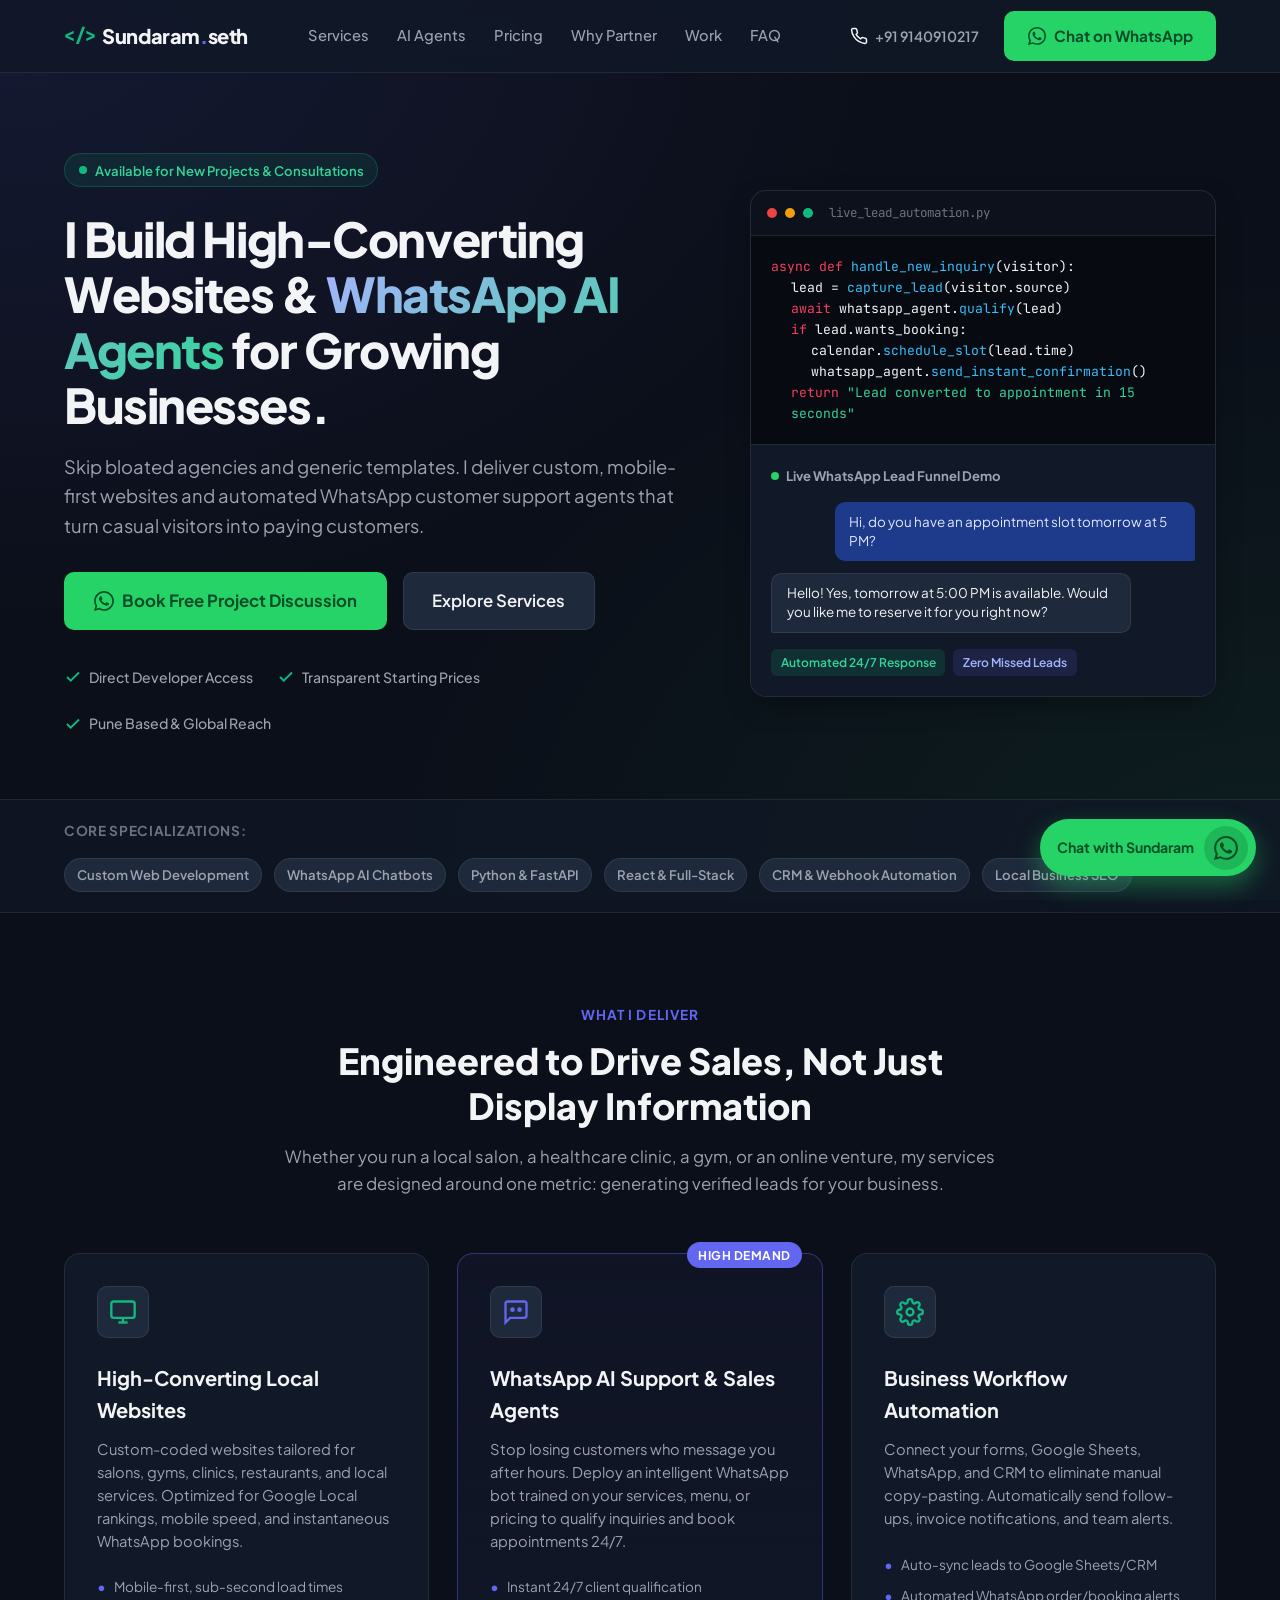
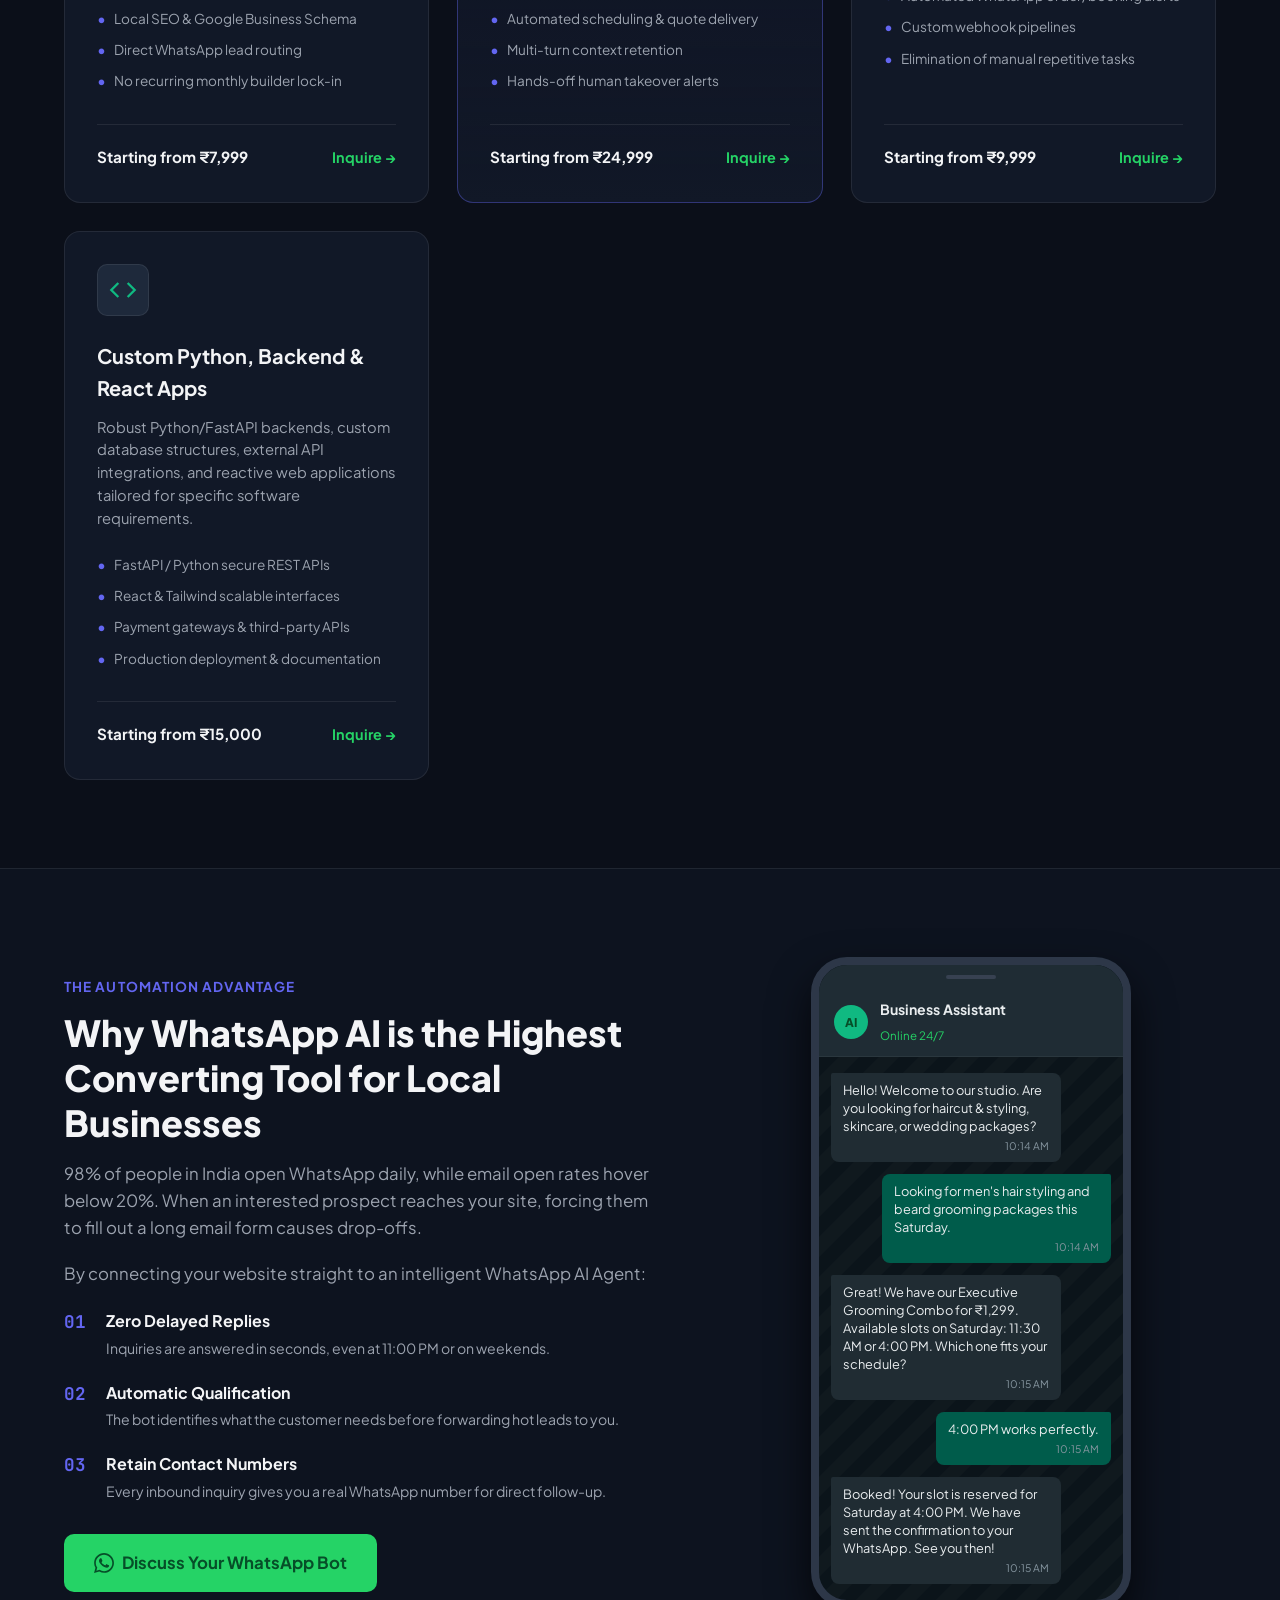
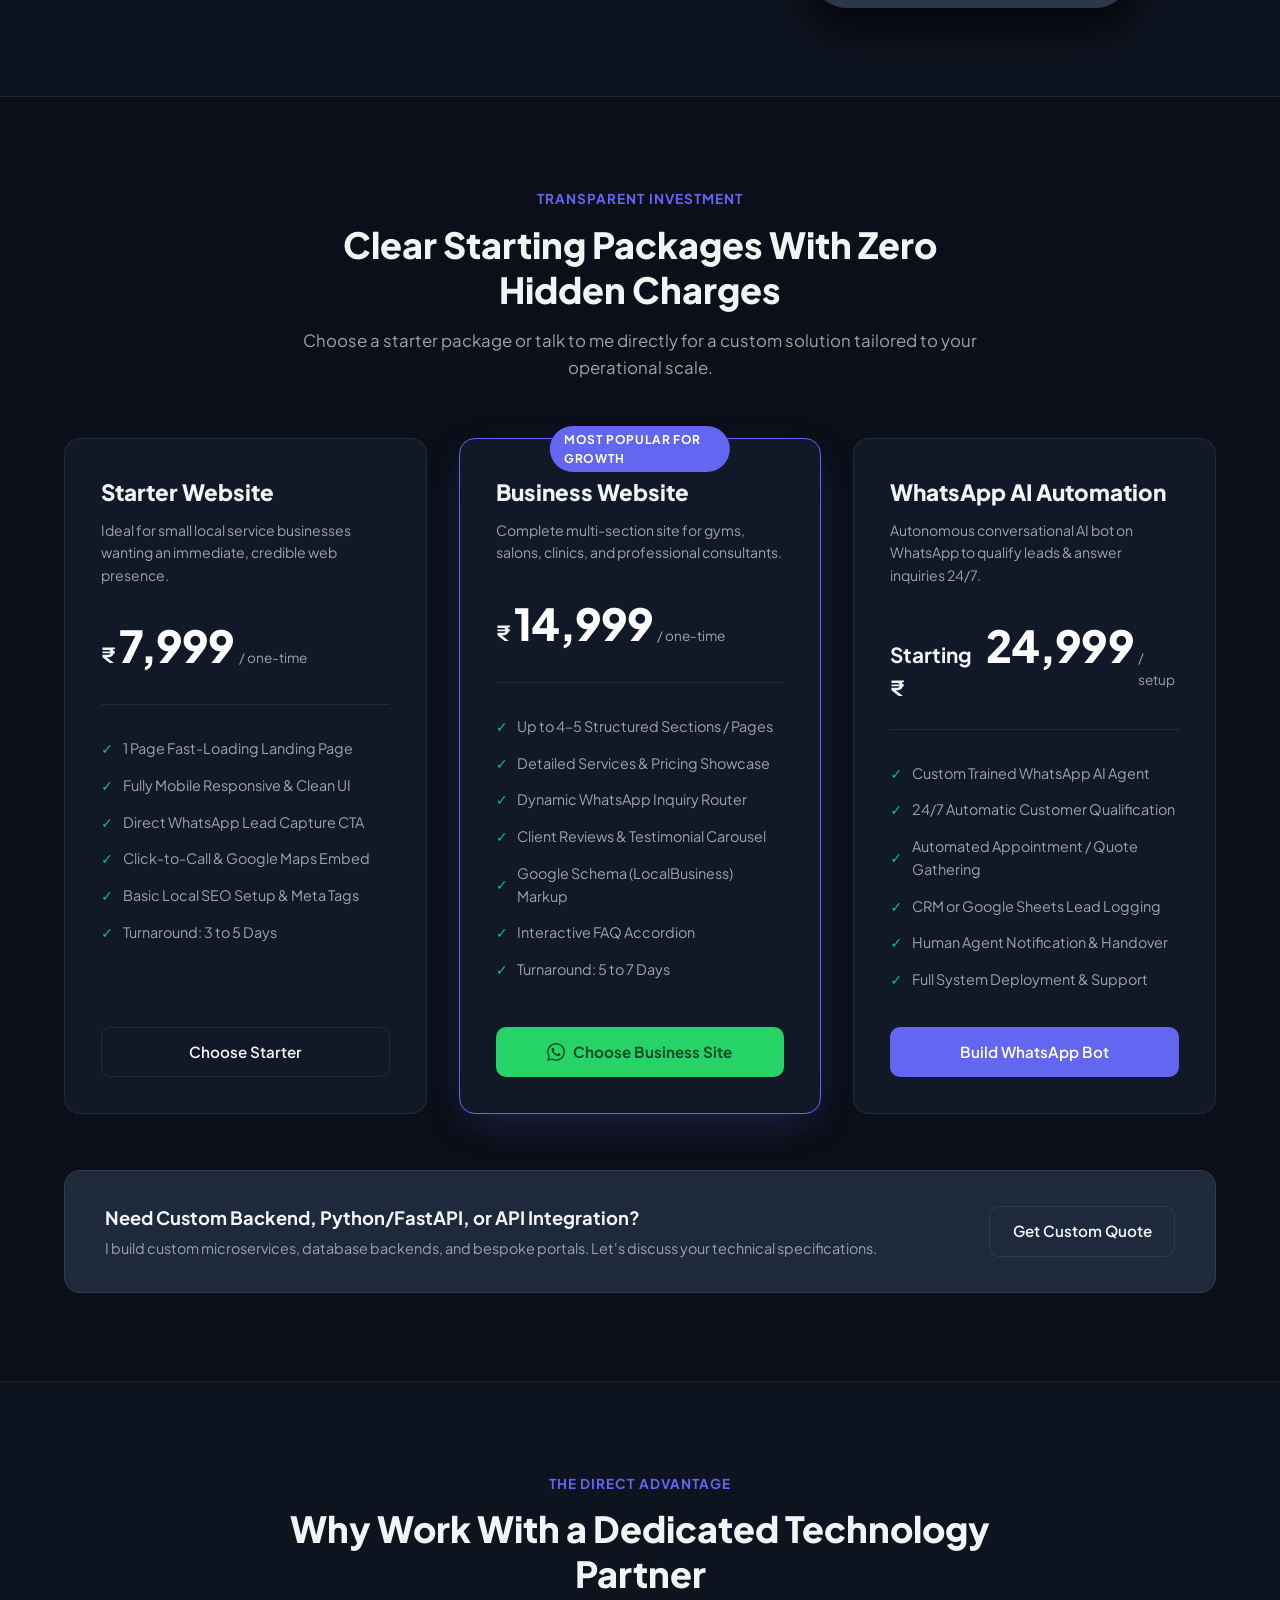
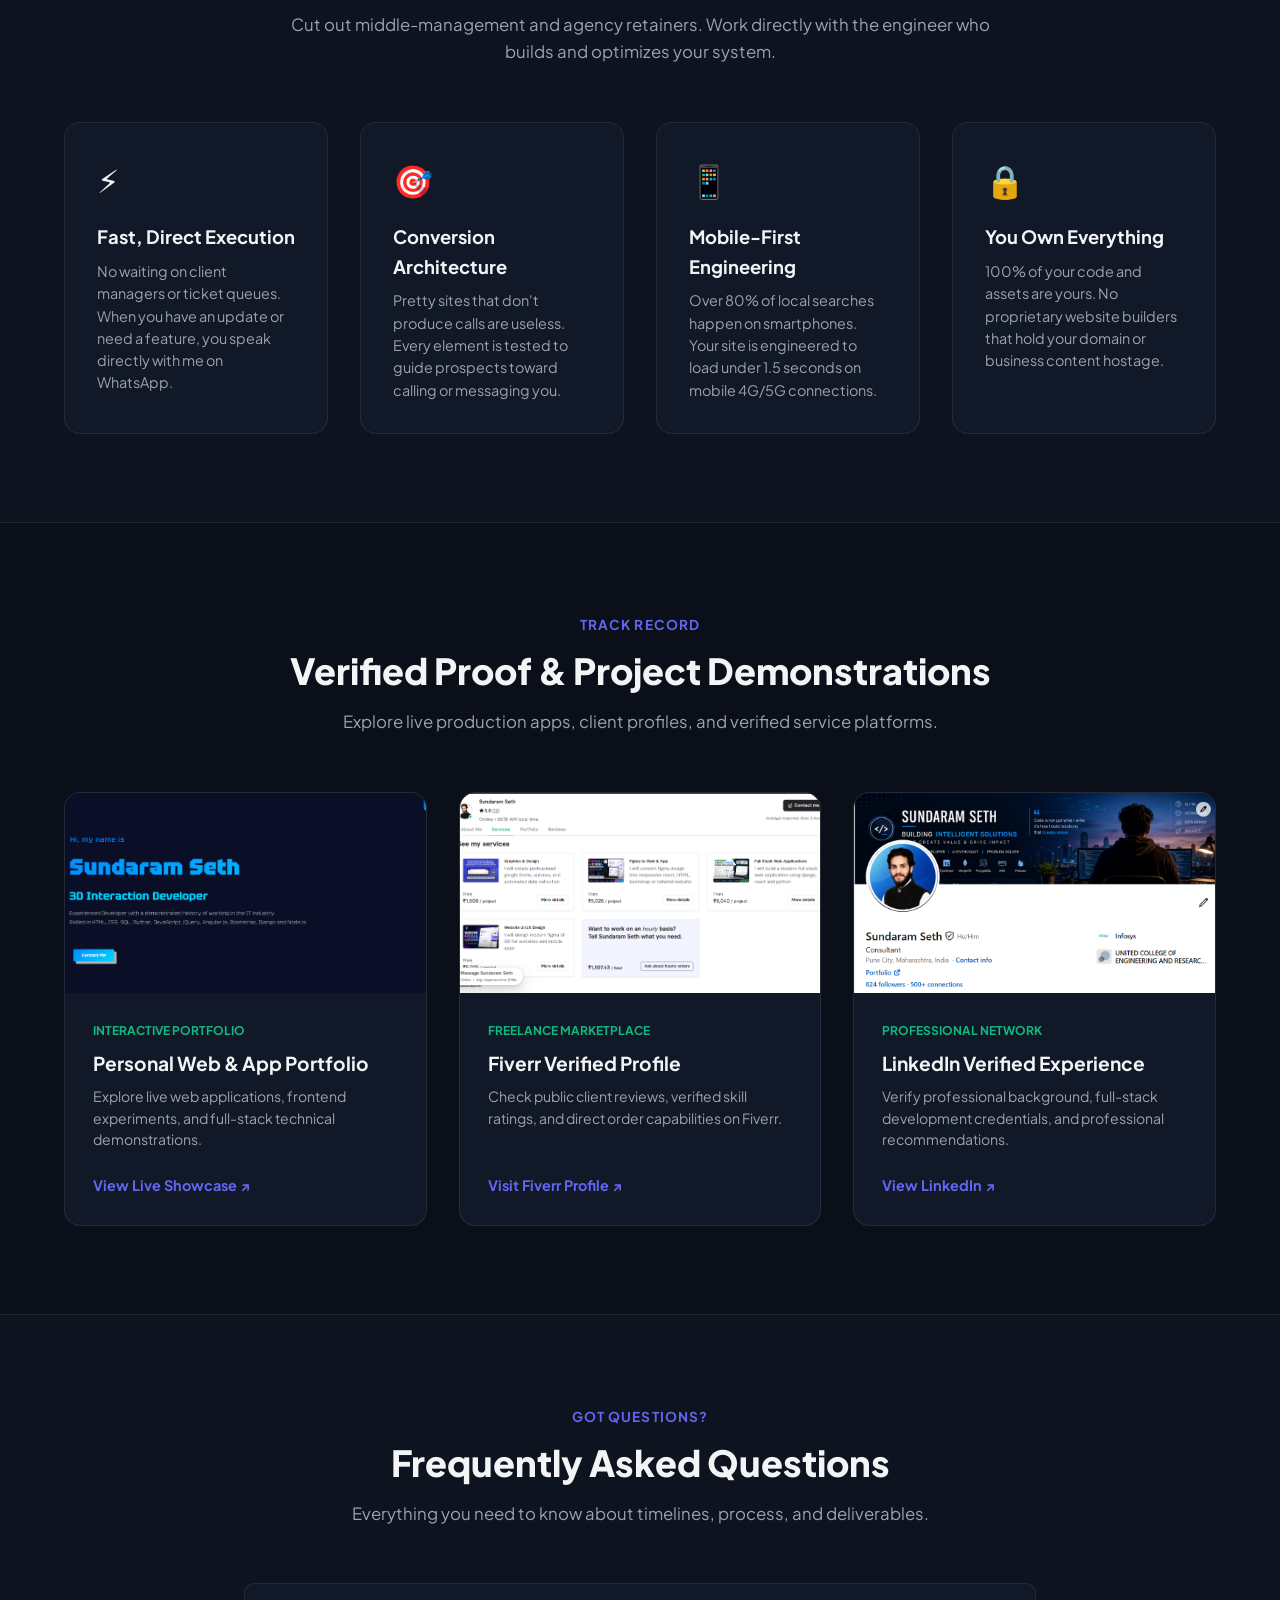
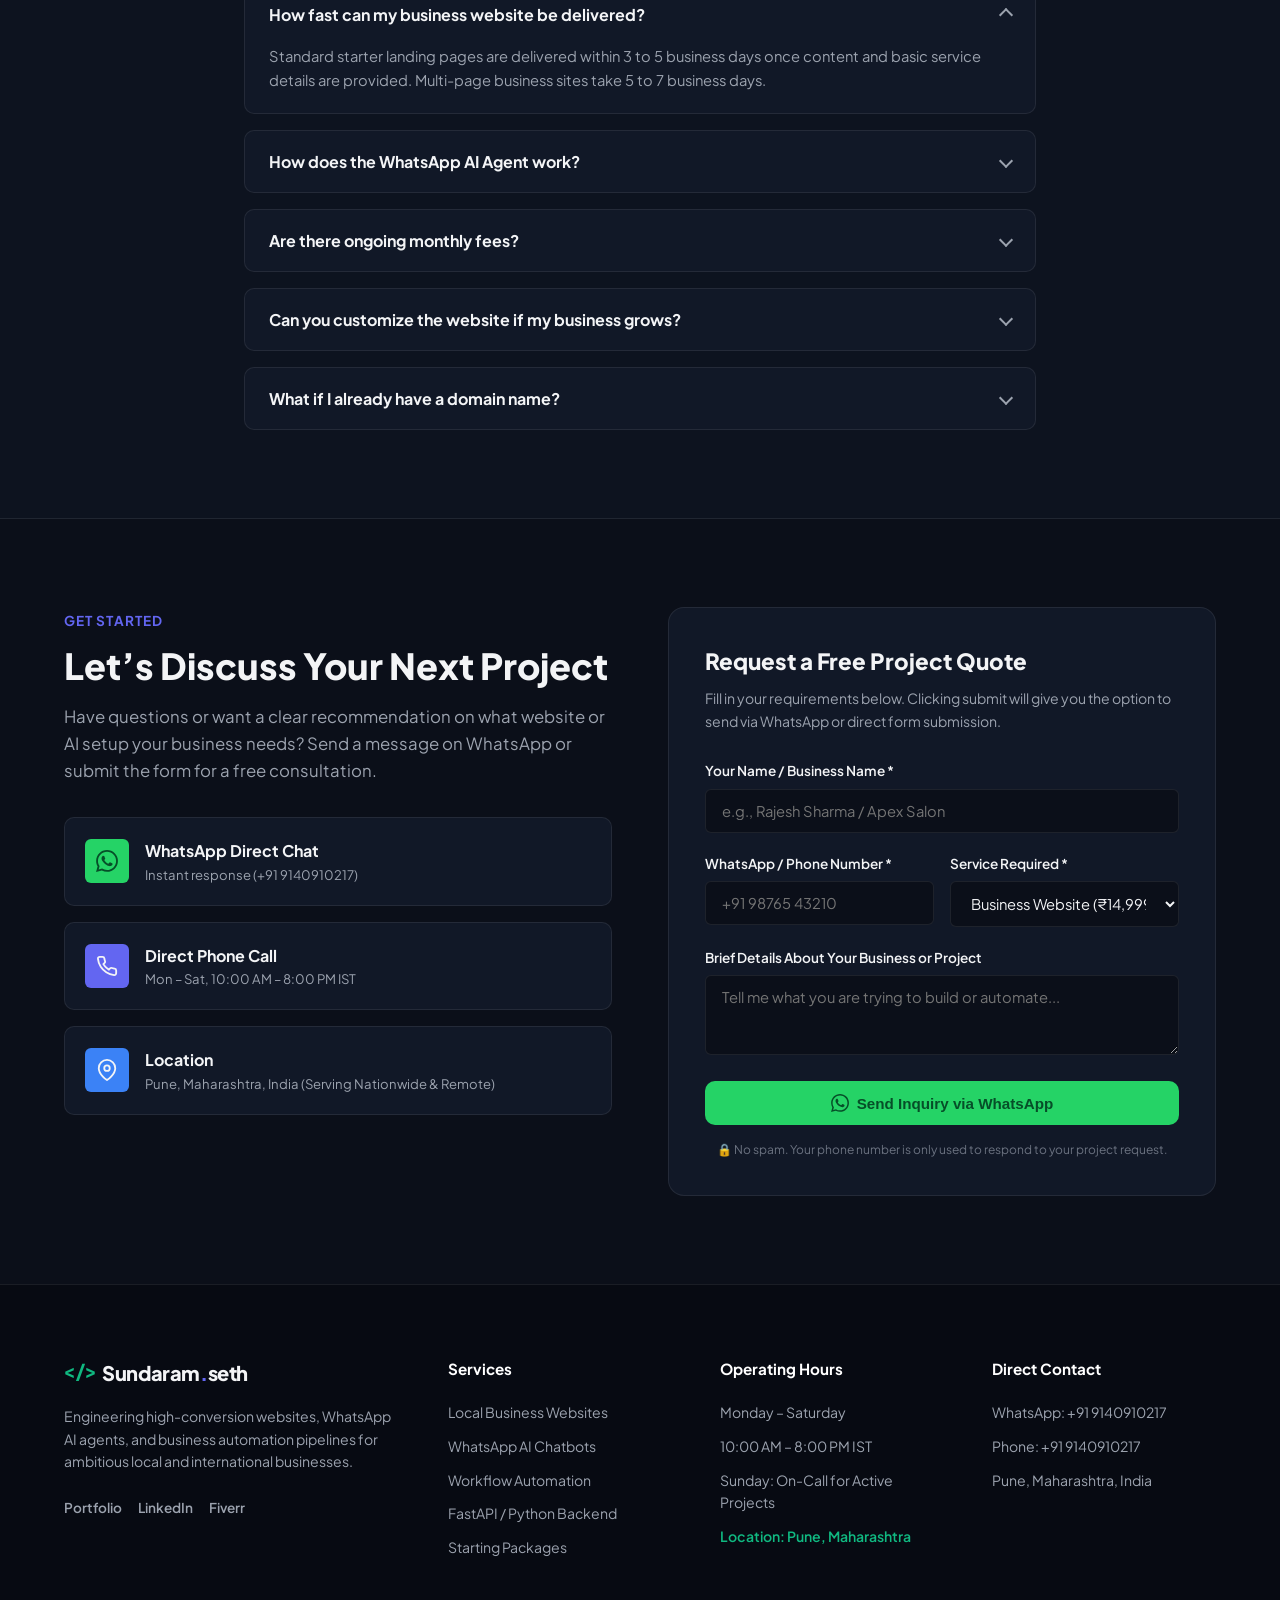
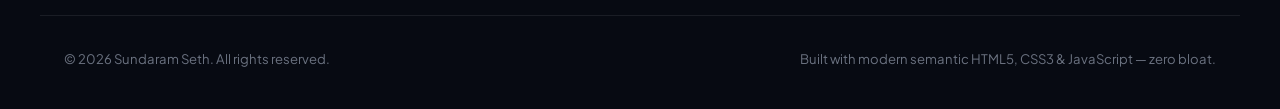
==== index.html @ e8c648c8 "updates" ====
<!DOCTYPE html>
<html lang="en">
<head>
  <meta charset="UTF-8">
  <meta name="viewport" content="width=device-width, initial-scale=1.0">
  <meta http-equiv="X-UA-Compatible" content="ie=edge">
  <link rel="apple-touch-icon" sizes="180x180" href="/apple-touch-icon.png">
<link rel="icon" type="image/png" sizes="32x32" href="/favicon-32x32.png">
<link rel="icon" type="image/png" sizes="16x16" href="/favicon-16x16.png">
<link rel="manifest" href="/site.webmanifest">

  <!-- Primary SEO Meta Tags -->
  <title>Sundaram Seth — Web Development, WhatsApp AI Agents & Business Automation</title>
  <meta name="title" content="Sundaram Seth — Web Development, WhatsApp AI Agents & Business Automation">
  <meta name="description" content="Professional web development, WhatsApp AI support agents, and custom business automation in Pune, Maharashtra. High-performance, conversion-focused solutions for growing companies.">
  <meta name="keywords" content="web developer pune, freelance website developer, whatsapp ai agent, business automation pune, fastapi developer, local business websites, AI chatbot for business">
  <meta name="author" content="Sundaram Seth">
  <meta name="robots" content="index, follow">

  <!-- Open Graph / Facebook / WhatsApp Preview -->
  <meta property="og:type" content="website">
  <meta property="og:url" content="https://sundaramsethweb.web.app/">
  <meta property="og:title" content="Sundaram Seth — Web Development & AI Automation Partner">
  <meta property="og:description" content="Custom high-converting websites and WhatsApp AI agents designed to automate customer support and generate leads.">
  <meta property="og:image" content="img/og-preview.jpg">

  <!-- Twitter Meta -->
  <meta property="twitter:card" content="summary_large_image">
  <meta property="twitter:url" content="https://sundaramsethweb.web.app/">
  <meta property="twitter:title" content="Sundaram Seth — Web Development & AI Automation">
  <meta property="twitter:description" content="Get a high-converting website and automate leads with WhatsApp AI agents.">
  <meta property="twitter:image" content="img/og-preview.jpg">

  <!-- Fonts & Stylesheet -->
  <link rel="preconnect" href="https://fonts.googleapis.com">
  <link rel="preconnect" href="https://fonts.gstatic.com" crossorigin>
  <link href="https://fonts.googleapis.com/css2?family=Plus+Jakarta+Sans:wght@400;500;600;700;800&family=JetBrains+Mono:wght@400;600&display=swap" rel="stylesheet">
  <link rel="stylesheet" href="css/styles.css">

  <!-- LocalBusiness / ProfessionalService Schema -->
  <script type="application/ld+json">
  {
    "@context": "https://schema.org",
    "@type": "ProfessionalService",
    "name": "Sundaram Seth — Freelance Web & AI Automation",
    "image": "img/og-preview.jpg",
    "@id": "https://sundaramsethweb.web.app/#service",
    "url": "https://sundaramsethweb.web.app/",
    "telephone": "+919140910217",
    "priceRange": "₹7,999 - ₹49,999",
    "address": {
      "@type": "PostalAddress",
      "addressLocality": "Pune",
      "addressRegion": "Maharashtra",
      "addressCountry": "IN"
    },
    "geo": {
      "@type": "GeoCoordinates",
      "latitude": 18.5204,
      "longitude": 73.8567
    },
    "openingHoursSpecification": [
      {
        "@type": "OpeningHoursSpecification",
        "dayOfWeek": ["Monday", "Tuesday", "Wednesday", "Thursday", "Friday", "Saturday"],
        "opens": "10:00",
        "closes": "20:00"
      }
    ],
    "sameAs": [
      "https://www.linkedin.com/in/sundaramseth/",
      "https://www.fiverr.com/sundaramseth755?public_mode=true",
      "https://sundaramsethweb.web.app/"
    ]
  }
  </script>
</head>
<body>

  <!-- Navigation -->
  <header class="site-header" id="navbar">
    <div class="container header-container">
      <a href="#" class="brand-logo">
        <span class="logo-symbol">&lt;/&gt;</span>
        <span class="logo-text">Sundaram<span class="accent-dot">.</span>seth</span>
      </a>

      <nav class="desktop-nav" aria-label="Primary Navigation">
        <a href="#services" class="nav-link">Services</a>
        <a href="#whatsapp-solution" class="nav-link">AI Agents</a>
        <a href="#pricing" class="nav-link">Pricing</a>
        <a href="#why-me" class="nav-link">Why Partner</a>
        <a href="#portfolio" class="nav-link">Work</a>
        <a href="#faq" class="nav-link">FAQ</a>
      </nav>

      <div class="header-actions">
        <a href="tel:+919140910217" class="btn-phone" aria-label="Direct Phone Call">
          <img src="./img/phone.svg" alt="Phone" width="18" height="18" class="icon-svg">
          <span class="phone-label">+91 9140910217</span>
        </a>
        <a href="api.whatsapp.com/resolve/?deeplink=...({number}?text=){encodedMsg}" class="btn btn-whatsapp header-cta js-whatsapp-trigger" data-msg-key="consultation">
          <img src="img/whatsapp.svg" alt="WhatsApp" width="18" height="18" class="icon-svg">
          Chat on WhatsApp
        </a>
        <button class="mobile-toggle" id="mobileMenuBtn" aria-label="Toggle Navigation Menu">
          <span></span><span></span><span></span>
        </button>
      </div>
    </div>

    <!-- Mobile Drawer -->
    <div class="mobile-drawer" id="mobileDrawer">
      <nav class="mobile-nav">
        <a href="#services" class="mobile-nav-link">Services & Capabilities</a>
        <a href="#whatsapp-solution" class="mobile-nav-link">WhatsApp AI Agents</a>
        <a href="#pricing" class="mobile-nav-link">Transparent Pricing</a>
        <a href="#why-me" class="mobile-nav-link">Why Work With Me</a>
        <a href="#portfolio" class="mobile-nav-link">Selected Work</a>
        <a href="#faq" class="mobile-nav-link">Frequently Asked Questions</a>
        <a href="#contact" class="mobile-nav-link">Contact & Quote</a>
      </nav>
      <div class="mobile-drawer-cta">
        <a href="api.whatsapp.com/resolve/?deeplink=...({number}?text=){encodedMsg}" class="btn btn-whatsapp btn-block js-whatsapp-trigger" data-msg-key="consultation">
          <img src="img/whatsapp.svg" alt="WhatsApp" width="18" height="18" class="icon-svg">
          Get Free Consultation on WhatsApp
        </a>
      </div>
    </div>
  </header>

  <main>
    <!-- Hero Section -->
    <section class="hero-section" id="hero">
      <div class="container hero-grid">
        <div class="hero-content">
          <div class="pill-badge">
            <span class="pulsing-indicator"></span>
            <span>Available for New Projects & Consultations</span>
          </div>
          <h1 class="hero-title">
            I Build High-Converting Websites & <span class="text-gradient">WhatsApp AI Agents</span> for Growing Businesses.
          </h1>
          <p class="hero-subtitle">
            Skip bloated agencies and generic templates. I deliver custom, mobile-first websites and automated WhatsApp customer support agents that turn casual visitors into paying customers.
          </p>
          
          <div class="hero-cta-group">
            <a href="api.whatsapp.com/resolve/?deeplink=...({number}?text=){encodedMsg}" class="btn btn-whatsapp btn-lg js-whatsapp-trigger" data-msg-key="consultation">
              <img src="img/whatsapp.svg" alt="WhatsApp" width="20" height="20" class="icon-svg">
              Book Free Project Discussion
            </a>
            <a href="#services" class="btn btn-secondary btn-lg">Explore Services</a>
          </div>

          <!-- Trust Badges -->
          <div class="hero-trust-list">
            <div class="trust-item">
              <img src="img/check.svg" alt="Check" width="18" height="18" class="icon-svg">
              <span>Direct Developer Access</span>
            </div>
            <div class="trust-item">
              <img src="img/check.svg" alt="Check" width="18" height="18" class="icon-svg">
              <span>Transparent Starting Prices</span>
            </div>
            <div class="trust-item">
              <img src="img/check.svg" alt="Check" width="18" height="18" class="icon-svg">
              <span>Pune Based & Global Reach</span>
            </div>
          </div>
        </div>

        <!-- Visual Hero Card: Live Interactive Preview -->
        <div class="hero-visual">
          <div class="glass-card terminal-card">
            <div class="terminal-header">
              <span class="dot red"></span>
              <span class="dot yellow"></span>
              <span class="dot green"></span>
              <span class="terminal-title">live_lead_automation.py</span>
            </div>
            <div class="terminal-body">
              <p class="code-line"><span class="code-keyword">async def</span> <span class="code-func">handle_new_inquiry</span>(visitor):</p>
              <p class="code-line indent">lead = <span class="code-func">capture_lead</span>(visitor.source)</p>
              <p class="code-line indent"><span class="code-keyword">await</span> whatsapp_agent.<span class="code-func">qualify</span>(lead)</p>
              <p class="code-line indent"><span class="code-keyword">if</span> lead.wants_booking:</p>
              <p class="code-line indent-2">calendar.<span class="code-func">schedule_slot</span>(lead.time)</p>
              <p class="code-line indent-2">whatsapp_agent.<span class="code-func">send_instant_confirmation</span>()</p>
              <p class="code-line indent"><span class="code-keyword">return</span> <span class="code-string">"Lead converted to appointment in 15 seconds"</span></p>
            </div>
            <div class="conversion-preview-box">
              <div class="conv-header">
                <span class="conv-status-dot"></span>
                <strong>Live WhatsApp Lead Funnel Demo</strong>
              </div>
              <div class="conv-message user">
                <p>Hi, do you have an appointment slot tomorrow at 5 PM?</p>
              </div>
              <div class="conv-message bot">
                <p>Hello! Yes, tomorrow at 5:00 PM is available. Would you like me to reserve it for you right now?</p>
              </div>
              <div class="conv-action-bar">
                <span class="badge-success">Automated 24/7 Response</span>
                <span class="badge-accent">Zero Missed Leads</span>
              </div>
            </div>
          </div>
        </div>
      </div>
    </section>

    <!-- Capabilities / Tech Highlights Bar -->
    <section class="tech-strip">
      <div class="container tech-strip-inner">
        <span class="tech-label">Core Specializations:</span>
        <div class="tech-tags">
          <span class="tech-tag">Custom Web Development</span>
          <span class="tech-tag">WhatsApp AI Chatbots</span>
          <span class="tech-tag">Python & FastAPI</span>
          <span class="tech-tag">React & Full-Stack</span>
          <span class="tech-tag">CRM & Webhook Automation</span>
          <span class="tech-tag">Local Business SEO</span>
        </div>
      </div>
    </section>

    <!-- Services Section -->
    <section class="section" id="services">
      <div class="container">
        <div class="section-header">
          <span class="section-subtitle">What I Deliver</span>
          <h2 class="section-title">Engineered to Drive Sales, Not Just Display Information</h2>
          <p class="section-description">
            Whether you run a local salon, a healthcare clinic, a gym, or an online venture, my services are designed around one metric: generating verified leads for your business.
          </p>
        </div>

        <div class="services-grid">
          <!-- Service 1 -->
          <div class="service-card">
            <div class="service-icon-wrap">
              <img src="img/icon-web.svg" alt="Web Development" width="28" height="28" class="icon-svg">
            </div>
            <h3 class="service-name">High-Converting Local Websites</h3>
            <p class="service-desc">
              Custom-coded websites tailored for salons, gyms, clinics, restaurants, and local services. Optimized for Google Local rankings, mobile speed, and instantaneous WhatsApp bookings.
            </p>
            <ul class="service-bullets">
              <li>Mobile-first, sub-second load times</li>
              <li>Local SEO & Google Business Schema</li>
              <li>Direct WhatsApp lead routing</li>
              <li>No recurring monthly builder lock-in</li>
            </ul>
            <div class="service-footer">
              <span class="service-price">Starting from ₹7,999</span>
              <a href="#" class="service-cta js-whatsapp-trigger" data-msg-key="starterWebsite">Inquire →</a>
            </div>
          </div>

          <!-- Service 2 -->
          <div class="service-card featured-service">
            <div class="featured-badge">High Demand</div>
            <div class="service-icon-wrap">
              <img src="img/icon-bot.svg" alt="WhatsApp AI Agent" width="28" height="28" class="icon-svg">
            </div>
            <h3 class="service-name">WhatsApp AI Support & Sales Agents</h3>
            <p class="service-desc">
              Stop losing customers who message you after hours. Deploy an intelligent WhatsApp bot trained on your services, menu, or pricing to qualify inquiries and book appointments 24/7.
            </p>
            <ul class="service-bullets">
              <li>Instant 24/7 client qualification</li>
              <li>Automated scheduling & quote delivery</li>
              <li>Multi-turn context retention</li>
              <li>Hands-off human takeover alerts</li>
            </ul>
            <div class="service-footer">
              <span class="service-price">Starting from ₹24,999</span>
              <a href="#" class="service-cta js-whatsapp-trigger" data-msg-key="whatsappAgent">Inquire →</a>
            </div>
          </div>

          <!-- Service 3 -->
          <div class="service-card">
            <div class="service-icon-wrap">
              <img src="img/icon-automation.svg" alt="Business Automation" width="28" height="28" class="icon-svg">
            </div>
            <h3 class="service-name">Business Workflow Automation</h3>
            <p class="service-desc">
              Connect your forms, Google Sheets, WhatsApp, and CRM to eliminate manual copy-pasting. Automatically send follow-ups, invoice notifications, and team alerts.
            </p>
            <ul class="service-bullets">
              <li>Auto-sync leads to Google Sheets/CRM</li>
              <li>Automated WhatsApp order/booking alerts</li>
              <li>Custom webhook pipelines</li>
              <li>Elimination of manual repetitive tasks</li>
            </ul>
            <div class="service-footer">
              <span class="service-price">Starting from ₹9,999</span>
              <a href="#" class="service-cta js-whatsapp-trigger" data-msg-key="automation">Inquire →</a>
            </div>
          </div>

          <!-- Service 4 -->
          <div class="service-card">
            <div class="service-icon-wrap">
              <img src="img/icon-code.svg" alt="Custom Development" width="28" height="28" class="icon-svg">
            </div>
            <h3 class="service-name">Custom Python, Backend & React Apps</h3>
            <p class="service-desc">
              Robust Python/FastAPI backends, custom database structures, external API integrations, and reactive web applications tailored for specific software requirements.
            </p>
            <ul class="service-bullets">
              <li>FastAPI / Python secure REST APIs</li>
              <li>React & Tailwind scalable interfaces</li>
              <li>Payment gateways & third-party APIs</li>
              <li>Production deployment & documentation</li>
            </ul>
            <div class="service-footer">
              <span class="service-price">Starting from ₹15,000</span>
              <a href="#" class="service-cta js-whatsapp-trigger" data-msg-key="customDev">Inquire →</a>
            </div>
          </div>
        </div>
      </div>
    </section>

    <!-- Deep-Dive Spotlight: WhatsApp AI Lead Funnel -->
    <section class="section section-dark" id="whatsapp-solution">
      <div class="container">
        <div class="spotlight-grid">
          <div class="spotlight-content">
            <span class="section-subtitle">The Automation Advantage</span>
            <h2 class="section-title">Why WhatsApp AI is the Highest Converting Tool for Local Businesses</h2>
            <p class="spotlight-text">
              98% of people in India open WhatsApp daily, while email open rates hover below 20%. When an interested prospect reaches your site, forcing them to fill out a long email form causes drop-offs.
            </p>
            <p class="spotlight-text">
              By connecting your website straight to an intelligent WhatsApp AI Agent:
            </p>
            <div class="benefit-row">
              <div class="benefit-num">01</div>
              <div>
                <strong>Zero Delayed Replies</strong>
                <p>Inquiries are answered in seconds, even at 11:00 PM or on weekends.</p>
              </div>
            </div>
            <div class="benefit-row">
              <div class="benefit-num">02</div>
              <div>
                <strong>Automatic Qualification</strong>
                <p>The bot identifies what the customer needs before forwarding hot leads to you.</p>
              </div>
            </div>
            <div class="benefit-row">
              <div class="benefit-num">03</div>
              <div>
                <strong>Retain Contact Numbers</strong>
                <p>Every inbound inquiry gives you a real WhatsApp number for direct follow-up.</p>
              </div>
            </div>
            <div style="margin-top: 2rem;">
              <a href="#" class="btn btn-whatsapp btn-lg js-whatsapp-trigger" data-msg-key="whatsappAgent">
                <img src="img/whatsapp.svg" alt="WhatsApp" width="20" height="20" class="icon-svg">
                Discuss Your WhatsApp Bot
              </a>
            </div>
          </div>

          <div class="spotlight-simulator">
            <div class="phone-frame">
              <div class="phone-top-bar">
                <div class="phone-speaker"></div>
              </div>
              <div class="phone-chat-header">
                <div class="phone-avatar">AI</div>
                <div class="phone-meta">
                  <span class="phone-contact-name">Business Assistant</span>
                  <span class="phone-contact-status">Online 24/7</span>
                </div>
              </div>
              <div class="phone-messages">
                <div class="msg bot-msg">
                  <span>Hello! Welcome to our studio. Are you looking for haircut & styling, skincare, or wedding packages?</span>
                  <span class="msg-time">10:14 AM</span>
                </div>
                <div class="msg user-msg">
                  <span>Looking for men's hair styling and beard grooming packages this Saturday.</span>
                  <span class="msg-time">10:14 AM</span>
                </div>
                <div class="msg bot-msg">
                  <span>Great! We have our Executive Grooming Combo for ₹1,299. Available slots on Saturday: 11:30 AM or 4:00 PM. Which one fits your schedule?</span>
                  <span class="msg-time">10:15 AM</span>
                </div>
                <div class="msg user-msg">
                  <span>4:00 PM works perfectly.</span>
                  <span class="msg-time">10:15 AM</span>
                </div>
                <div class="msg bot-msg">
                  <span>Booked! Your slot is reserved for Saturday at 4:00 PM. We have sent the confirmation to your WhatsApp. See you then!</span>
                  <span class="msg-time">10:15 AM</span>
                </div>
              </div>
            </div>
          </div>
        </div>
      </div>
    </section>

    <!-- Pricing Section -->
    <section class="section" id="pricing">
      <div class="container">
        <div class="section-header">
          <span class="section-subtitle">Transparent Investment</span>
          <h2 class="section-title">Clear Starting Packages With Zero Hidden Charges</h2>
          <p class="section-description">
            Choose a starter package or talk to me directly for a custom solution tailored to your operational scale.
          </p>
        </div>

        <div class="pricing-grid">
          <!-- Tier 1 -->
          <div class="pricing-card">
            <div class="pricing-header">
              <h3 class="tier-name">Starter Website</h3>
              <p class="tier-tagline">Ideal for small local service businesses wanting an immediate, credible web presence.</p>
              <div class="tier-price-box">
                <span class="currency">₹</span>
                <span class="price-value">7,999</span>
                <span class="price-suffix">/ one-time</span>
              </div>
            </div>
            <ul class="tier-features">
              <li>1 Page Fast-Loading Landing Page</li>
              <li>Fully Mobile Responsive & Clean UI</li>
              <li>Direct WhatsApp Lead Capture CTA</li>
              <li>Click-to-Call & Google Maps Embed</li>
              <li>Basic Local SEO Setup & Meta Tags</li>
              <li>Turnaround: 3 to 5 Days</li>
            </ul>
            <div class="pricing-action">
              <a href="#" class="btn btn-outline btn-block js-whatsapp-trigger" data-msg-key="starterWebsite">
                Choose Starter
              </a>
            </div>
          </div>

          <!-- Tier 2: Popular -->
          <div class="pricing-card popular-card">
            <div class="popular-ribbon">Most Popular for Growth</div>
            <div class="pricing-header">
              <h3 class="tier-name">Business Website</h3>
              <p class="tier-tagline">Complete multi-section site for gyms, salons, clinics, and professional consultants.</p>
              <div class="tier-price-box">
                <span class="currency">₹</span>
                <span class="price-value">14,999</span>
                <span class="price-suffix">/ one-time</span>
              </div>
            </div>
            <ul class="tier-features">
              <li>Up to 4–5 Structured Sections / Pages</li>
              <li>Detailed Services & Pricing Showcase</li>
              <li>Dynamic WhatsApp Inquiry Router</li>
              <li>Client Reviews & Testimonial Carousel</li>
              <li>Google Schema (LocalBusiness) Markup</li>
              <li>Interactive FAQ Accordion</li>
              <li>Turnaround: 5 to 7 Days</li>
            </ul>
            <div class="pricing-action">
              <a href="#" class="btn btn-whatsapp btn-block js-whatsapp-trigger" data-msg-key="businessWebsite">
                <img src="img/whatsapp.svg" alt="WhatsApp" width="18" height="18" class="icon-svg">
                Choose Business Site
              </a>
            </div>
          </div>

          <!-- Tier 3 -->
          <div class="pricing-card">
            <div class="pricing-header">
              <h3 class="tier-name">WhatsApp AI Automation</h3>
              <p class="tier-tagline">Autonomous conversational AI bot on WhatsApp to qualify leads & answer inquiries 24/7.</p>
              <div class="tier-price-box">
                <span class="currency">Starting ₹</span>
                <span class="price-value">24,999</span>
                <span class="price-suffix">/ setup</span>
              </div>
            </div>
            <ul class="tier-features">
              <li>Custom Trained WhatsApp AI Agent</li>
              <li>24/7 Automatic Customer Qualification</li>
              <li>Automated Appointment / Quote Gathering</li>
              <li>CRM or Google Sheets Lead Logging</li>
              <li>Human Agent Notification & Handover</li>
              <li>Full System Deployment & Support</li>
            </ul>
            <div class="pricing-action">
              <a href="#" class="btn btn-primary btn-block js-whatsapp-trigger" data-msg-key="whatsappAgent">
                Build WhatsApp Bot
              </a>
            </div>
          </div>
        </div>

        <!-- Custom Scope Notice -->
        <div class="custom-pricing-banner">
          <div>
            <h4>Need Custom Backend, Python/FastAPI, or API Integration?</h4>
            <p>I build custom microservices, database backends, and bespoke portals. Let's discuss your technical specifications.</p>
          </div>
          <a href="#" class="btn btn-secondary js-whatsapp-trigger" data-msg-key="customDev">
            Get Custom Quote
          </a>
        </div>
      </div>
    </section>

    <!-- Why Partner With Me -->
    <section class="section section-dark" id="why-me">
      <div class="container">
        <div class="section-header">
          <span class="section-subtitle">The Direct Advantage</span>
          <h2 class="section-title">Why Work With a Dedicated Technology Partner</h2>
          <p class="section-description">
            Cut out middle-management and agency retainers. Work directly with the engineer who builds and optimizes your system.
          </p>
        </div>

        <div class="reasons-grid">
          <div class="reason-box">
            <div class="reason-icon">⚡</div>
            <h3>Fast, Direct Execution</h3>
            <p>No waiting on client managers or ticket queues. When you have an update or need a feature, you speak directly with me on WhatsApp.</p>
          </div>
          <div class="reason-box">
            <div class="reason-icon">🎯</div>
            <h3>Conversion Architecture</h3>
            <p>Pretty sites that don't produce calls are useless. Every element is tested to guide prospects toward calling or messaging you.</p>
          </div>
          <div class="reason-box">
            <div class="reason-icon">📱</div>
            <h3>Mobile-First Engineering</h3>
            <p>Over 80% of local searches happen on smartphones. Your site is engineered to load under 1.5 seconds on mobile 4G/5G connections.</p>
          </div>
          <div class="reason-box">
            <div class="reason-icon">🔒</div>
            <h3>You Own Everything</h3>
            <p>100% of your code and assets are yours. No proprietary website builders that hold your domain or business content hostage.</p>
          </div>
        </div>
      </div>
    </section>

    <!-- Selected Work & Credibility -->
    <section class="section" id="portfolio">
      <div class="container">
        <div class="section-header">
          <span class="section-subtitle">Track Record</span>
          <h2 class="section-title">Verified Proof & Project Demonstrations</h2>
          <p class="section-description">
            Explore live production apps, client profiles, and verified service platforms.
          </p>
        </div>

        <div class="portfolio-grid">
          <div class="portfolio-card">
            <div class="portfolio-media">
              <img src="img/portfolio-web.png" alt="Web Development Portfolio Demonstration" loading="lazy">
            </div>
            <div class="portfolio-details">
              <span class="portfolio-tag">Interactive Portfolio</span>
              <h3>Personal Web & App Portfolio</h3>
              <p>Explore live web applications, frontend experiments, and full-stack technical demonstrations.</p>
              <a href="https://sundaramsethweb.web.app/" target="_blank" rel="noopener noreferrer" class="portfolio-link">
                View Live Showcase ↗
              </a>
            </div>
          </div>

          <div class="portfolio-card">
            <div class="portfolio-media">
              <img src="img/portfolio-fiverr.png" alt="Fiverr Verified Services" loading="lazy">
            </div>
            <div class="portfolio-details">
              <span class="portfolio-tag">Freelance Marketplace</span>
              <h3>Fiverr Verified Profile</h3>
              <p>Check public client reviews, verified skill ratings, and direct order capabilities on Fiverr.</p>
              <a href="https://www.fiverr.com/sundaramseth755?public_mode=true" target="_blank" rel="noopener noreferrer" class="portfolio-link">
                Visit Fiverr Profile ↗
              </a>
            </div>
          </div>

          <div class="portfolio-card">
            <div class="portfolio-media">
              <img src="img/portfolio-linkedin.png" alt="Professional Network Profile" loading="lazy">
            </div>
            <div class="portfolio-details">
              <span class="portfolio-tag">Professional Network</span>
              <h3>LinkedIn Verified Experience</h3>
              <p>Verify professional background, full-stack development credentials, and professional recommendations.</p>
              <a href="https://www.linkedin.com/in/sundaramseth/" target="_blank" rel="noopener noreferrer" class="portfolio-link">
                View LinkedIn ↗
              </a>
            </div>
          </div>
        </div>
      </div>
    </section>

    <!-- FAQ Accordion -->
    <section class="section section-dark" id="faq">
      <div class="container max-w-md">
        <div class="section-header">
          <span class="section-subtitle">Got Questions?</span>
          <h2 class="section-title">Frequently Asked Questions</h2>
          <p class="section-description">Everything you need to know about timelines, process, and deliverables.</p>
        </div>

        <div class="faq-list">
          <div class="faq-item active">
            <button class="faq-question" aria-expanded="true">
              <span>How fast can my business website be delivered?</span>
              <span class="faq-chevron"></span>
            </button>
            <div class="faq-answer">
              <p>Standard starter landing pages are delivered within 3 to 5 business days once content and basic service details are provided. Multi-page business sites take 5 to 7 business days.</p>
            </div>
          </div>

          <div class="faq-item">
            <button class="faq-question" aria-expanded="false">
              <span>How does the WhatsApp AI Agent work?</span>
              <span class="faq-chevron"></span>
            </button>
            <div class="faq-answer">
              <p>We configure an official WhatsApp Business API connection with an AI model trained specifically on your business information (services, pricing, timing, and address). It answers user questions in real-time, collects leads, and alerts you when a customer asks for a quote or booking.</p>
            </div>
          </div>

          <div class="faq-item">
            <button class="faq-question" aria-expanded="false">
              <span>Are there ongoing monthly fees?</span>
              <span class="faq-chevron"></span>
            </button>
            <div class="faq-answer">
              <p>No mandatory monthly retainer for websites. You own your code. You only pay for standard domain registration (~₹800/yr) and fast static hosting (which can be 100% free on Vercel or Netlify). For WhatsApp AI bots, the only recurring cost is the official WhatsApp messaging usage from Meta.</p>
            </div>
          </div>

          <div class="faq-item">
            <button class="faq-question" aria-expanded="false">
              <span>Can you customize the website if my business grows?</span>
              <span class="faq-chevron"></span>
            </button>
            <div class="faq-answer">
              <p>Yes. The site is coded using clean semantic standards, making it easy to add new services, price lists, booking widgets, or extra pages whenever you need them.</p>
            </div>
          </div>

          <div class="faq-item">
            <button class="faq-question" aria-expanded="false">
              <span>What if I already have a domain name?</span>
              <span class="faq-chevron"></span>
            </button>
            <div class="faq-answer">
              <p>I will connect your existing domain from GoDaddy, Namecheap, Hostinger, or any other registrar to the new website at no extra cost.</p>
            </div>
          </div>
        </div>
      </div>
    </section>

    <!-- Lead Form & Contact Section -->
    <section class="section" id="contact">
      <div class="container">
        <div class="contact-grid">
          <div class="contact-info">
            <span class="section-subtitle">Get Started</span>
            <h2 class="section-title">Let’s Discuss Your Next Project</h2>
            <p class="contact-text">
              Have questions or want a clear recommendation on what website or AI setup your business needs? Send a message on WhatsApp or submit the form for a free consultation.
            </p>

            <div class="contact-methods">
              <a href="#" class="contact-method-card js-whatsapp-trigger" data-msg-key="consultation">
                <div class="method-icon whatsapp-bg">
                  <img src="img/whatsapp.svg" alt="WhatsApp" width="22" height="22" class="icon-svg-inverted">
                </div>
                <div>
                  <strong>WhatsApp Direct Chat</strong>
                  <span class="method-sub">Instant response (+91 9140910217)</span>
                </div>
              </a>

              <a href="tel:+919140910217" class="contact-method-card">
                <div class="method-icon phone-bg">
                  <img src="./img/phone.svg" alt="Phone" width="22" height="22" class="icon-svg-inverted">
                </div>
                <div>
                  <strong>Direct Phone Call</strong>
                  <span class="method-sub">Mon – Sat, 10:00 AM – 8:00 PM IST</span>
                </div>
              </a>

              <div class="contact-method-card location-card">
                <div class="method-icon loc-bg">
                  <img src="./img/location.svg" alt="Location" width="22" height="22" class="icon-svg-inverted">
                </div>
                <div>
                  <strong>Location</strong>
                  <span class="method-sub">Pune, Maharashtra, India (Serving Nationwide & Remote)</span>
                </div>
              </div>
            </div>
          </div>

          <!-- Form Area with Formspree / WhatsApp dual integration -->
          <div class="contact-form-wrapper">
            <div class="form-card">
              <h3 class="form-title">Request a Free Project Quote</h3>
              <p class="form-subtitle">Fill in your requirements below. Clicking submit will give you the option to send via WhatsApp or direct form submission.</p>

              <form id="projectInquiryForm">
                <div class="form-group">
                  <label for="clientName">Your Name / Business Name *</label>
                  <input type="text" id="clientName" name="clientName" placeholder="e.g., Rajesh Sharma / Apex Salon" required>
                </div>

                <div class="form-row">
                  <div class="form-group">
                    <label for="clientPhone">WhatsApp / Phone Number *</label>
                    <input type="tel" id="clientPhone" name="clientPhone" placeholder="+91 98765 43210" required>
                  </div>
                  <div class="form-group">
                    <label for="clientService">Service Required *</label>
                    <select id="clientService" name="clientService" required>
                      <option value="Starter Website (₹7,999)">Starter Website (₹7,999)</option>
                      <option value="Business Website (₹14,999)" selected>Business Website (₹14,999)</option>
                      <option value="WhatsApp AI Agent (₹24,999+)">WhatsApp AI Agent (₹24,999+)</option>
                      <option value="Business Workflow Automation">Business Workflow Automation</option>
                      <option value="Custom Python / Backend Dev">Custom Python / Backend Dev</option>
                      <option value="Other / Custom Project">Other / Custom Project</option>
                    </select>
                  </div>
                </div>

                <div class="form-group">
                  <label for="clientMessage">Brief Details About Your Business or Project</label>
                  <textarea id="clientMessage" name="clientMessage" rows="3" placeholder="Tell me what you are trying to build or automate..."></textarea>
                </div>

                <button type="submit" class="btn btn-whatsapp btn-block" id="formSubmitBtn">
                  <img src="img/whatsapp.svg" alt="WhatsApp" width="18" height="18" class="icon-svg">
                  <span>Send Inquiry via WhatsApp</span>
                </button>
                <div class="form-meta-note">
                  🔒 No spam. Your phone number is only used to respond to your project request.
                </div>
              </form>
            </div>
          </div>
        </div>
      </div>
    </section>
  </main>

  <!-- Sticky Bottom Floating WhatsApp CTA -->
  <div class="floating-whatsapp-container">
    <a href="api.whatsapp.com/resolve/?deeplink=...({number}?text=){encodedMsg}" class="floating-whatsapp-btn js-whatsapp-trigger" data-msg-key="general" aria-label="Open WhatsApp Chat">
      <span class="floating-label">Chat with Sundaram</span>
      <div class="whatsapp-bubble-icon">
        <img src="img/whatsapp.svg" alt="WhatsApp" width="24" height="24" class="icon-svg-inverted">
      </div>
    </a>
  </div>

  <!-- Footer -->
  <footer class="site-footer">
    <div class="container footer-container">
      <div class="footer-col brand-col">
        <a href="#" class="brand-logo footer-logo">
          <span class="logo-symbol">&lt;/&gt;</span>
          <span class="logo-text">Sundaram<span class="accent-dot">.</span>seth</span>
        </a>
        <p class="footer-motto">
          Engineering high-conversion websites, WhatsApp AI agents, and business automation pipelines for ambitious local and international businesses.
        </p>
        <div class="footer-socials">
          <a href="https://sundaramsethweb.web.app/" target="_blank" rel="noopener noreferrer" aria-label="Portfolio">Portfolio</a>
          <a href="https://www.linkedin.com/in/sundaramseth/" target="_blank" rel="noopener noreferrer" aria-label="LinkedIn">LinkedIn</a>
          <a href="https://www.fiverr.com/sundaramseth755?public_mode=true" target="_blank" rel="noopener noreferrer" aria-label="Fiverr">Fiverr</a>
        </div>
      </div>

      <div class="footer-col">
        <h4 class="footer-heading">Services</h4>
        <ul class="footer-links">
          <li><a href="#services">Local Business Websites</a></li>
          <li><a href="#whatsapp-solution">WhatsApp AI Chatbots</a></li>
          <li><a href="#services">Workflow Automation</a></li>
          <li><a href="#services">FastAPI / Python Backend</a></li>
          <li><a href="#pricing">Starting Packages</a></li>
        </ul>
      </div>

      <div class="footer-col">
        <h4 class="footer-heading">Operating Hours</h4>
        <ul class="footer-links">
          <li>Monday – Saturday</li>
          <li>10:00 AM – 8:00 PM IST</li>
          <li>Sunday: On-Call for Active Projects</li>
          <li class="footer-highlight">Location: Pune, Maharashtra</li>
        </ul>
      </div>

      <div class="footer-col">
        <h4 class="footer-heading">Direct Contact</h4>
        <ul class="footer-links">
          <li>WhatsApp: <a href="https://wa.me/919140910217">+91 9140910217</a></li>
          <li>Phone: <a href="tel:+919140910217">+91 9140910217</a></li>
          <li>Pune, Maharashtra, India</li>
        </ul>
      </div>
    </div>

    <div class="container footer-bottom">
      <p>&copy; <span id="copyrightYear"></span> Sundaram Seth. All rights reserved.</p>
      <p class="footer-credit">Built with modern semantic HTML5, CSS3 & JavaScript — zero bloat.</p>
    </div>
  </footer>

  <!-- Scripts -->
  <script src="js/config.js"></script>
  <script src="js/app.js"></script>
</body>
</html>
---- css/styles.css ----
/* ==========================================================================
   Base Design System & Variables
   ========================================================================== */
:root {
  /* Color Palette: High-tech Dark Slate with Emerald & Indigo accents */
  --bg-primary: #0b0f19;
  --bg-surface: #111827;
  --bg-surface-elevated: #1e293b;
  --bg-surface-glass: rgba(17, 24, 39, 0.85);

  --text-main: #f3f4f6;
  --text-muted: #9ca3af;
  --text-dim: #6b7280;

  --border-subtle: rgba(255, 255, 255, 0.08);
  --border-highlight: rgba(99, 102, 241, 0.3);

  --accent-primary: #6366f1; /* Indigo */
  --accent-primary-hover: #4f46e5;
  --accent-whatsapp: #25d366; /* Official WhatsApp Green */
  --accent-whatsapp-hover: #20ba5a;
  --accent-emerald: #10b981;

  --font-sans: 'Plus Jakarta Sans', system-ui, -apple-system, BlinkMacSystemFont, sans-serif;
  --font-mono: 'JetBrains Mono', monospace;

  --radius-sm: 6px;
  --radius-md: 10px;
  --radius-lg: 16px;
  --radius-full: 9999px;

  --transition-fast: 0.2s cubic-bezier(0.4, 0, 0.2, 1);
  --transition-smooth: 0.3s cubic-bezier(0.4, 0, 0.2, 1);
  --shadow-card: 0 10px 30px -10px rgba(0, 0, 0, 0.5);
}

/* Reset & Box Sizing */
*, *::before, *::after {
  box-sizing: border-box;
  margin: 0;
  padding: 0;
}

html {
  scroll-behavior: smooth;
  font-size: 16px;
  background-color: var(--bg-primary);
  color: var(--text-main);
  font-family: var(--font-sans);
  line-height: 1.6;
}

body {
  overflow-x: hidden;
  background-color: var(--bg-primary);
  background-image: 
    radial-gradient(at 0% 0%, rgba(99, 102, 241, 0.12) 0px, transparent 50%),
    radial-gradient(at 100% 100%, rgba(37, 211, 102, 0.08) 0px, transparent 50%);
  background-attachment: fixed;
}

a {
  color: inherit;
  text-decoration: none;
  transition: color var(--transition-fast);
}

img {
  max-width: 100%;
  height: auto;
  display: block;
}

ul {
  list-style: none;
}

/* Layout Utilities */
.container {
  width: 100%;
  max-width: 1200px;
  margin: 0 auto;
  padding: 0 1.5rem;
}

.max-w-md {
  max-width: 840px;
}

.section {
  padding: 5.5rem 0;
}

.section-dark {
  background-color: rgba(17, 24, 39, 0.5);
  border-top: 1px solid var(--border-subtle);
  border-bottom: 1px solid var(--border-subtle);
}

.section-header {
  text-align: center;
  max-width: 720px;
  margin: 0 auto 3.5rem auto;
}

.section-subtitle {
  display: inline-block;
  font-size: 0.85rem;
  font-weight: 700;
  text-transform: uppercase;
  letter-spacing: 0.08em;
  color: var(--accent-primary);
  margin-bottom: 0.75rem;
}

.section-title {
  font-size: 2.25rem;
  font-weight: 800;
  line-height: 1.25;
  color: var(--text-main);
  margin-bottom: 1rem;
}

.section-description {
  font-size: 1.05rem;
  color: var(--text-muted);
}

/* Gradient Text */
.text-gradient {
  background: linear-gradient(135deg, #a5b4fc 0%, #34d399 100%);
  -webkit-background-clip: text;
  -webkit-text-fill-color: transparent;
}

/* Buttons */
.btn {
  display: inline-flex;
  align-items: center;
  justify-content: center;
  gap: 0.5rem;
  font-weight: 600;
  font-size: 0.95rem;
  padding: 0.75rem 1.4rem;
  border-radius: var(--radius-md);
  border: 1px solid transparent;
  cursor: pointer;
  transition: all var(--transition-fast);
  white-space: nowrap;
}

.btn-lg {
  padding: 0.9rem 1.8rem;
  font-size: 1.05rem;
}

.btn-whatsapp {
  background-color: var(--accent-whatsapp);
  color: #064e28;
  font-weight: 700;
}

.btn-whatsapp:hover {
  background-color: var(--accent-whatsapp-hover);
  transform: translateY(-2px);
  box-shadow: 0 6px 20px rgba(37, 211, 102, 0.35);
}

.btn-primary {
  background-color: var(--accent-primary);
  color: #ffffff;
}

.btn-primary:hover {
  background-color: var(--accent-primary-hover);
  transform: translateY(-2px);
  box-shadow: 0 6px 20px rgba(99, 102, 241, 0.35);
}

.btn-secondary {
  background-color: var(--bg-surface-elevated);
  color: var(--text-main);
  border: 1px solid var(--border-subtle);
}

.btn-secondary:hover {
  background-color: rgba(255, 255, 255, 0.1);
  transform: translateY(-2px);
}

.btn-outline {
  background-color: transparent;
  border: 1px solid var(--border-subtle);
  color: var(--text-main);
}

.btn-outline:hover {
  border-color: var(--accent-primary);
  color: var(--accent-primary);
}

.btn-block {
  width: 100%;
}

/* ==========================================================================
   Header & Navbar
   ========================================================================== */
.site-header {
  position: sticky;
  top: 0;
  z-index: 1000;
  background-color: var(--bg-surface-glass);
  backdrop-filter: blur(12px);
  border-bottom: 1px solid var(--border-subtle);
  transition: background-color var(--transition-fast);
}

.header-container {
  display: flex;
  align-items: center;
  justify-content: space-between;
  height: 72px;
}

.brand-logo {
  display: inline-flex;
  align-items: center;
  gap: 0.4rem;
  font-weight: 800;
  font-size: 1.25rem;
  letter-spacing: -0.02em;
}

.logo-symbol {
  color: var(--accent-emerald);
  font-family: var(--font-mono);
  font-size: 1.15rem;
}

.accent-dot {
  color: var(--accent-primary);
}

.desktop-nav {
  display: flex;
  align-items: center;
  gap: 1.75rem;
}

.nav-link {
  font-size: 0.92rem;
  font-weight: 500;
  color: var(--text-muted);
}

.nav-link:hover {
  color: #ffffff;
}

.header-actions {
  display: flex;
  align-items: center;
  gap: 1rem;
}

.btn-phone {
  display: inline-flex;
  align-items: center;
  gap: 0.4rem;
  color: var(--text-muted);
  font-size: 0.88rem;
  font-weight: 600;
  padding: 0.4rem 0.6rem;
  border-radius: var(--radius-sm);
}

.btn-phone:hover {
  color: #ffffff;
}

.mobile-toggle {
  display: none;
  background: none;
  border: none;
  cursor: pointer;
  padding: 0.5rem;
  flex-direction: column;
  gap: 5px;
}

.mobile-toggle span {
  display: block;
  width: 22px;
  height: 2px;
  background-color: var(--text-main);
  transition: all var(--transition-fast);
}

/* Mobile Drawer */
.mobile-drawer {
  display: none;
  background-color: var(--bg-surface);
  border-bottom: 1px solid var(--border-subtle);
  padding: 1.5rem;
}

.mobile-drawer.open {
  display: block;
}

.mobile-nav {
  display: flex;
  flex-direction: column;
  gap: 1rem;
  margin-bottom: 1.5rem;
}

.mobile-nav-link {
  font-size: 1.05rem;
  font-weight: 600;
  color: var(--text-main);
  padding: 0.4rem 0;
}

/* ==========================================================================
   Hero Section
   ========================================================================== */
.hero-section {
  padding: 5rem 0 4rem 0;
  position: relative;
}

.hero-grid {
  display: grid;
  grid-template-columns: 1.15fr 0.85fr;
  gap: 3.5rem;
  align-items: center;
}

.pill-badge {
  display: inline-flex;
  align-items: center;
  gap: 0.5rem;
  padding: 0.35rem 0.85rem;
  background-color: rgba(16, 185, 129, 0.1);
  border: 1px solid rgba(16, 185, 129, 0.25);
  border-radius: var(--radius-full);
  font-size: 0.82rem;
  font-weight: 600;
  color: #34d399;
  margin-bottom: 1.5rem;
}

.pulsing-indicator {
  width: 8px;
  height: 8px;
  background-color: #10b981;
  border-radius: 50%;
  box-shadow: 0 0 0 0 rgba(16, 185, 129, 0.7);
  animation: pulse-green 2s infinite;
}

@keyframes pulse-green {
  0% { transform: scale(0.95); box-shadow: 0 0 0 0 rgba(16, 185, 129, 0.7); }
  70% { transform: scale(1); box-shadow: 0 0 0 8px rgba(16, 185, 129, 0); }
  100% { transform: scale(0.95); box-shadow: 0 0 0 0 rgba(16, 185, 129, 0); }
}

.hero-title {
  font-size: 3rem;
  font-weight: 800;
  line-height: 1.15;
  letter-spacing: -0.03em;
  margin-bottom: 1.25rem;
}

.hero-subtitle {
  font-size: 1.15rem;
  color: var(--text-muted);
  line-height: 1.6;
  margin-bottom: 2rem;
}

.hero-cta-group {
  display: flex;
  flex-wrap: wrap;
  gap: 1rem;
  margin-bottom: 2.25rem;
}

.hero-trust-list {
  display: flex;
  flex-wrap: wrap;
  gap: 1.5rem;
}

.trust-item {
  display: flex;
  align-items: center;
  gap: 0.45rem;
  font-size: 0.88rem;
  color: var(--text-muted);
  font-weight: 500;
}

/* Code & Simulator Terminal */
.glass-card {
  background: var(--bg-surface);
  border: 1px solid var(--border-subtle);
  border-radius: var(--radius-lg);
  box-shadow: var(--shadow-card);
  overflow: hidden;
}

.terminal-header {
  background-color: rgba(0, 0, 0, 0.3);
  padding: 0.75rem 1rem;
  display: flex;
  align-items: center;
  gap: 0.5rem;
  border-bottom: 1px solid var(--border-subtle);
}

.terminal-header .dot {
  width: 10px;
  height: 10px;
  border-radius: 50%;
}

.terminal-header .dot.red { background-color: #ef4444; }
.terminal-header .dot.yellow { background-color: #f59e0b; }
.terminal-header .dot.green { background-color: #10b981; }

.terminal-title {
  font-family: var(--font-mono);
  font-size: 0.78rem;
  color: var(--text-dim);
  margin-left: 0.5rem;
}

.terminal-body {
  padding: 1.25rem;
  font-family: var(--font-mono);
  font-size: 0.82rem;
  line-height: 1.6;
  background-color: #070a11;
}

.code-keyword { color: #f43f5e; }
.code-func { color: #38bdf8; }
.code-string { color: #34d399; }
.indent { padding-left: 1.25rem; }
.indent-2 { padding-left: 2.5rem; }

.conversion-preview-box {
  background-color: var(--bg-surface);
  padding: 1.25rem;
  border-top: 1px solid var(--border-subtle);
}

.conv-header {
  display: flex;
  align-items: center;
  gap: 0.45rem;
  font-size: 0.82rem;
  margin-bottom: 1rem;
  color: var(--text-muted);
}

.conv-status-dot {
  width: 8px;
  height: 8px;
  border-radius: 50%;
  background-color: var(--accent-whatsapp);
}

.conv-message {
  margin-bottom: 0.75rem;
  max-width: 85%;
  padding: 0.65rem 0.9rem;
  border-radius: 10px;
  font-size: 0.84rem;
  line-height: 1.4;
}

.conv-message.user {
  margin-left: auto;
  background-color: #1e3a8a;
  color: #e0e7ff;
  border-bottom-right-radius: 2px;
}

.conv-message.bot {
  background-color: var(--bg-surface-elevated);
  color: var(--text-main);
  border-bottom-left-radius: 2px;
  border: 1px solid var(--border-subtle);
}

.conv-action-bar {
  display: flex;
  gap: 0.5rem;
  margin-top: 1rem;
}

.badge-success {
  background: rgba(16, 185, 129, 0.15);
  color: #34d399;
  font-size: 0.75rem;
  font-weight: 600;
  padding: 0.25rem 0.6rem;
  border-radius: var(--radius-sm);
}

.badge-accent {
  background: rgba(99, 102, 241, 0.15);
  color: #a5b4fc;
  font-size: 0.75rem;
  font-weight: 600;
  padding: 0.25rem 0.6rem;
  border-radius: var(--radius-sm);
}

/* ==========================================================================
   Tech Strip
   ========================================================================== */
.tech-strip {
  padding: 1.25rem 0;
  background-color: rgba(17, 24, 39, 0.7);
  border-top: 1px solid var(--border-subtle);
  border-bottom: 1px solid var(--border-subtle);
}

.tech-strip-inner {
  display: flex;
  align-items: center;
  flex-wrap: wrap;
  gap: 1rem;
}

.tech-label {
  font-size: 0.85rem;
  font-weight: 700;
  color: var(--text-dim);
  text-transform: uppercase;
  letter-spacing: 0.05em;
}

.tech-tags {
  display: flex;
  flex-wrap: wrap;
  gap: 0.75rem;
}

.tech-tag {
  font-size: 0.82rem;
  font-weight: 600;
  background-color: var(--bg-surface-elevated);
  color: var(--text-muted);
  padding: 0.35rem 0.75rem;
  border-radius: var(--radius-full);
  border: 1px solid var(--border-subtle);
}

/* ==========================================================================
   Services Grid
   ========================================================================== */
.services-grid {
  display: grid;
  grid-template-columns: repeat(auto-fit, minmax(270px, 1fr));
  gap: 1.75rem;
}

.service-card {
  background-color: var(--bg-surface);
  border: 1px solid var(--border-subtle);
  border-radius: var(--radius-lg);
  padding: 2rem;
  display: flex;
  flex-direction: column;
  position: relative;
  transition: transform var(--transition-smooth), border-color var(--transition-smooth);
}

.service-card:hover {
  transform: translateY(-4px);
  border-color: var(--border-highlight);
}

.featured-service {
  border-color: rgba(99, 102, 241, 0.4);
  background: linear-gradient(180deg, rgba(99, 102, 241, 0.06) 0%, var(--bg-surface) 100%);
}

.featured-badge {
  position: absolute;
  top: -12px;
  right: 20px;
  background-color: var(--accent-primary);
  color: #ffffff;
  font-size: 0.75rem;
  font-weight: 700;
  padding: 0.2rem 0.7rem;
  border-radius: var(--radius-full);
  text-transform: uppercase;
  letter-spacing: 0.04em;
}

.service-icon-wrap {
  width: 52px;
  height: 52px;
  border-radius: var(--radius-md);
  background-color: var(--bg-surface-elevated);
  display: flex;
  align-items: center;
  justify-content: center;
  color: var(--accent-emerald);
  margin-bottom: 1.5rem;
  border: 1px solid var(--border-subtle);
}

.service-name {
  font-size: 1.25rem;
  font-weight: 700;
  margin-bottom: 0.75rem;
  color: var(--text-main);
}

.service-desc {
  font-size: 0.92rem;
  color: var(--text-muted);
  line-height: 1.55;
  margin-bottom: 1.5rem;
}

.service-bullets {
  margin-bottom: 2rem;
  display: flex;
  flex-direction: column;
  gap: 0.6rem;
  flex-grow: 1;
}

.service-bullets li {
  font-size: 0.85rem;
  color: var(--text-muted);
  display: flex;
  align-items: center;
  gap: 0.5rem;
}

.service-bullets li::before {
  content: "•";
  color: var(--accent-primary);
  font-weight: bold;
}

.service-footer {
  display: flex;
  align-items: center;
  justify-content: space-between;
  padding-top: 1.25rem;
  border-top: 1px solid var(--border-subtle);
}

.service-price {
  font-weight: 700;
  font-size: 0.95rem;
  color: var(--text-main);
}

.service-cta {
  font-size: 0.9rem;
  font-weight: 700;
  color: var(--accent-whatsapp);
}

.service-cta:hover {
  text-decoration: underline;
}

/* ==========================================================================
   Spotlight Section (WhatsApp AI)
   ========================================================================== */
.spotlight-grid {
  display: grid;
  grid-template-columns: 1.1fr 0.9fr;
  gap: 4rem;
  align-items: center;
}

.spotlight-text {
  font-size: 1.05rem;
  color: var(--text-muted);
  margin-bottom: 1.25rem;
  line-height: 1.6;
}

.benefit-row {
  display: flex;
  gap: 1.25rem;
  margin-top: 1.25rem;
}

.benefit-num {
  font-family: var(--font-mono);
  font-size: 1.1rem;
  font-weight: 700;
  color: var(--accent-primary);
}

.benefit-row strong {
  display: block;
  font-size: 1rem;
  color: var(--text-main);
  margin-bottom: 0.2rem;
}

.benefit-row p {
  font-size: 0.88rem;
  color: var(--text-muted);
}

/* Phone Simulator Frame */
.spotlight-simulator {
  display: flex;
  justify-content: center;
}

.phone-frame {
  width: 320px;
  background-color: #0b141a; /* WhatsApp dark theme */
  border: 8px solid #2d3748;
  border-radius: 36px;
  overflow: hidden;
  box-shadow: 0 20px 40px rgba(0, 0, 0, 0.7);
}

.phone-top-bar {
  height: 24px;
  background-color: #1f2c34;
  display: flex;
  align-items: center;
  justify-content: center;
}

.phone-speaker {
  width: 50px;
  height: 4px;
  background-color: #374151;
  border-radius: 4px;
}

.phone-chat-header {
  background-color: #1f2c34;
  padding: 0.6rem 0.9rem;
  display: flex;
  align-items: center;
  gap: 0.75rem;
  border-bottom: 1px solid rgba(255, 255, 255, 0.05);
}

.phone-avatar {
  width: 34px;
  height: 34px;
  border-radius: 50%;
  background: var(--accent-emerald);
  color: #064e28;
  display: flex;
  align-items: center;
  justify-content: center;
  font-weight: 800;
  font-size: 0.75rem;
}

.phone-contact-name {
  display: block;
  font-weight: 700;
  font-size: 0.88rem;
  color: #e9edef;
}

.phone-contact-status {
  font-size: 0.72rem;
  color: var(--accent-whatsapp);
}

.phone-messages {
  padding: 1rem 0.75rem;
  min-height: 380px;
  display: flex;
  flex-direction: column;
  gap: 0.75rem;
  background: url("data:image/svg+xml,%3Csvg width='40' height='40' viewBox='0 0 40 40' xmlns='http://www.w3.org/2000/svg'%3E%3Cg fill='%23ffffff' fill-opacity='0.02' fill-rule='evenodd'%3E%3Cpath d='M0 40L40 0H20L0 20M40 40V20L20 40'/%3E%3C/g%3E%3C/svg%3E");
}

.msg {
  padding: 0.55rem 0.75rem;
  border-radius: 8px;
  font-size: 0.8rem;
  line-height: 1.4;
  position: relative;
  max-width: 82%;
}

.msg-time {
  display: block;
  text-align: right;
  font-size: 0.65rem;
  color: #8696a0;
  margin-top: 0.2rem;
}

.bot-msg {
  background-color: #202c33;
  color: #e9edef;
  align-self: flex-start;
  border-top-left-radius: 2px;
}

.user-msg {
  background-color: #005c4b;
  color: #e9edef;
  align-self: flex-end;
  border-top-right-radius: 2px;
}

/* ==========================================================================
   Pricing Section
   ========================================================================== */
.pricing-grid {
  display: grid;
  grid-template-columns: repeat(auto-fit, minmax(310px, 1fr));
  gap: 2rem;
  margin-bottom: 3.5rem;
}

.pricing-card {
  background-color: var(--bg-surface);
  border: 1px solid var(--border-subtle);
  border-radius: var(--radius-lg);
  padding: 2.25rem;
  display: flex;
  flex-direction: column;
  position: relative;
}

.popular-card {
  border-color: var(--accent-primary);
  box-shadow: 0 12px 40px -10px rgba(99, 102, 241, 0.25);
}

.popular-ribbon {
  position: absolute;
  top: -13px;
  left: 50%;
  transform: translateX(-50%);
  background: var(--accent-primary);
  color: #ffffff;
  font-size: 0.75rem;
  font-weight: 700;
  padding: 0.25rem 0.9rem;
  border-radius: var(--radius-full);
  text-transform: uppercase;
  letter-spacing: 0.05em;
}

.tier-name {
  font-size: 1.4rem;
  font-weight: 800;
  margin-bottom: 0.5rem;
}

.tier-tagline {
  font-size: 0.88rem;
  color: var(--text-muted);
  min-height: 42px;
  margin-bottom: 1.5rem;
}

.tier-price-box {
  display: flex;
  align-items: baseline;
  gap: 0.25rem;
  margin-bottom: 2rem;
  padding-bottom: 1.5rem;
  border-bottom: 1px solid var(--border-subtle);
}

.tier-price-box .currency {
  font-size: 1.3rem;
  font-weight: 700;
  color: var(--text-main);
}

.tier-price-box .price-value {
  font-size: 2.75rem;
  font-weight: 800;
  color: #ffffff;
  letter-spacing: -0.02em;
}

.tier-price-box .price-suffix {
  font-size: 0.85rem;
  color: var(--text-muted);
}

.tier-features {
  display: flex;
  flex-direction: column;
  gap: 0.85rem;
  margin-bottom: 2.25rem;
  flex-grow: 1;
}

.tier-features li {
  font-size: 0.9rem;
  color: var(--text-muted);
  display: flex;
  align-items: center;
  gap: 0.6rem;
}

.tier-features li::before {
  content: "✓";
  color: var(--accent-emerald);
  font-weight: 800;
}

.custom-pricing-banner {
  background: var(--bg-surface-elevated);
  border: 1px solid var(--border-subtle);
  border-radius: var(--radius-lg);
  padding: 2rem 2.5rem;
  display: flex;
  align-items: center;
  justify-content: space-between;
  flex-wrap: wrap;
  gap: 1.5rem;
}

.custom-pricing-banner h4 {
  font-size: 1.15rem;
  font-weight: 700;
  margin-bottom: 0.25rem;
}

.custom-pricing-banner p {
  font-size: 0.9rem;
  color: var(--text-muted);
}

/* ==========================================================================
   Why Partner Grid
   ========================================================================== */
.reasons-grid {
  display: grid;
  grid-template-columns: repeat(auto-fit, minmax(250px, 1fr));
  gap: 2rem;
}

.reason-box {
  background-color: var(--bg-surface);
  border: 1px solid var(--border-subtle);
  border-radius: var(--radius-lg);
  padding: 2rem;
}

.reason-icon {
  font-size: 2rem;
  margin-bottom: 1rem;
}

.reason-box h3 {
  font-size: 1.15rem;
  font-weight: 700;
  margin-bottom: 0.5rem;
}

.reason-box p {
  font-size: 0.9rem;
  color: var(--text-muted);
  line-height: 1.55;
}

/* ==========================================================================
   Portfolio Grid
   ========================================================================== */
.portfolio-grid {
  display: grid;
  grid-template-columns: repeat(auto-fit, minmax(320px, 1fr));
  gap: 2rem;
}

.portfolio-card {
  background-color: var(--bg-surface);
  border: 1px solid var(--border-subtle);
  border-radius: var(--radius-lg);
  overflow: hidden;
  display: flex;
  flex-direction: column;
}

.portfolio-media {
  height: 200px;
  overflow: hidden;
  background-color: #1e293b;
}

.portfolio-media img {
  width: 100%;
  height: 100%;
  object-fit: cover;
  transition: transform var(--transition-smooth);
}

.portfolio-card:hover .portfolio-media img {
  transform: scale(1.04);
}

.portfolio-details {
  padding: 1.75rem;
  display: flex;
  flex-direction: column;
  flex-grow: 1;
}

.portfolio-tag {
  font-size: 0.75rem;
  font-weight: 700;
  text-transform: uppercase;
  color: var(--accent-emerald);
  margin-bottom: 0.5rem;
}

.portfolio-details h3 {
  font-size: 1.2rem;
  font-weight: 700;
  margin-bottom: 0.5rem;
}

.portfolio-details p {
  font-size: 0.88rem;
  color: var(--text-muted);
  line-height: 1.5;
  margin-bottom: 1.5rem;
  flex-grow: 1;
}

.portfolio-link {
  font-weight: 700;
  font-size: 0.9rem;
  color: var(--accent-primary);
  display: inline-flex;
  align-items: center;
  gap: 0.3rem;
}

.portfolio-link:hover {
  text-decoration: underline;
}

/* ==========================================================================
   FAQ Section
   ========================================================================== */
.faq-list {
  display: flex;
  flex-direction: column;
  gap: 1rem;
}

.faq-item {
  background-color: var(--bg-surface);
  border: 1px solid var(--border-subtle);
  border-radius: var(--radius-md);
  overflow: hidden;
}

.faq-question {
  width: 100%;
  background: none;
  border: none;
  padding: 1.25rem 1.5rem;
  display: flex;
  align-items: center;
  justify-content: space-between;
  gap: 1rem;
  font-family: inherit;
  font-size: 1rem;
  font-weight: 700;
  color: var(--text-main);
  cursor: pointer;
  text-align: left;
}

.faq-chevron {
  width: 10px;
  height: 10px;
  border-right: 2px solid var(--text-muted);
  border-bottom: 2px solid var(--text-muted);
  transform: rotate(45deg);
  transition: transform var(--transition-fast);
}

.faq-item.active .faq-chevron {
  transform: rotate(-135deg);
}

.faq-answer {
  max-height: 0;
  overflow: hidden;
  transition: max-height 0.3s ease-out;
  padding: 0 1.5rem;
}

.faq-item.active .faq-answer {
  max-height: 250px;
  padding-bottom: 1.25rem;
}

.faq-answer p {
  font-size: 0.92rem;
  color: var(--text-muted);
  line-height: 1.6;
}

/* ==========================================================================
   Contact Section & Form
   ========================================================================== */
.contact-grid {
  display: grid;
  grid-template-columns: 1fr 1fr;
  gap: 3.5rem;
}

.contact-text {
  font-size: 1.05rem;
  color: var(--text-muted);
  margin-bottom: 2rem;
}

.contact-methods {
  display: flex;
  flex-direction: column;
  gap: 1rem;
}

.contact-method-card {
  display: flex;
  align-items: center;
  gap: 1rem;
  background: var(--bg-surface);
  border: 1px solid var(--border-subtle);
  padding: 1.25rem;
  border-radius: var(--radius-md);
  transition: border-color var(--transition-fast);
}

.contact-method-card:hover {
  border-color: var(--accent-whatsapp);
}

.method-icon {
  width: 44px;
  height: 44px;
  border-radius: var(--radius-sm);
  display: flex;
  align-items: center;
  justify-content: center;
  flex-shrink: 0;
}

.whatsapp-bg { background-color: var(--accent-whatsapp); }
.phone-bg { background-color: var(--accent-primary); }
.loc-bg { background-color: #3b82f6; }

.method-sub {
  display: block;
  font-size: 0.82rem;
  color: var(--text-muted);
}

.form-card {
  background-color: var(--bg-surface);
  border: 1px solid var(--border-subtle);
  border-radius: var(--radius-lg);
  padding: 2.25rem;
}

.form-title {
  font-size: 1.4rem;
  font-weight: 800;
  margin-bottom: 0.5rem;
}

.form-subtitle {
  font-size: 0.88rem;
  color: var(--text-muted);
  margin-bottom: 1.75rem;
}

.form-group {
  margin-bottom: 1.25rem;
}

.form-row {
  display: grid;
  grid-template-columns: 1fr 1fr;
  gap: 1rem;
}

label {
  display: block;
  font-size: 0.85rem;
  font-weight: 600;
  margin-bottom: 0.4rem;
  color: var(--text-main);
}

input, select, textarea {
  width: 100%;
  padding: 0.75rem 1rem;
  background-color: var(--bg-primary);
  border: 1px solid var(--border-subtle);
  border-radius: var(--radius-sm);
  color: var(--text-main);
  font-family: inherit;
  font-size: 0.92rem;
  transition: border-color var(--transition-fast);
}

input:focus, select:focus, textarea:focus {
  outline: none;
  border-color: var(--accent-primary);
  box-shadow: 0 0 0 2px rgba(99, 102, 241, 0.2);
}

.form-meta-note {
  font-size: 0.75rem;
  color: var(--text-dim);
  text-align: center;
  margin-top: 0.9rem;
}

/* ==========================================================================
   Floating WhatsApp Button
   ========================================================================== */
.floating-whatsapp-container {
  position: fixed;
  bottom: 24px;
  right: 24px;
  z-index: 999;
}

.floating-whatsapp-btn {
  display: flex;
  align-items: center;
  gap: 0.6rem;
  background-color: var(--accent-whatsapp);
  padding: 0.4rem 0.5rem 0.4rem 1.1rem;
  border-radius: var(--radius-full);
  box-shadow: 0 10px 25px rgba(37, 211, 102, 0.4);
  transition: transform var(--transition-fast);
}

.floating-whatsapp-btn:hover {
  transform: scale(1.05);
}

.floating-label {
  font-size: 0.88rem;
  font-weight: 700;
  color: #064e28;
}

.whatsapp-bubble-icon {
  width: 44px;
  height: 44px;
  background-color: #1eb757;
  border-radius: 50%;
  display: flex;
  align-items: center;
  justify-content: center;
}

/* ==========================================================================
   Footer
   ========================================================================== */
.site-footer {
  background-color: #070a12;
  border-top: 1px solid var(--border-subtle);
  padding: 4.5rem 0 2.5rem 0;
}

.footer-container {
  display: grid;
  grid-template-columns: 1.5fr 1fr 1fr 1fr;
  gap: 3rem;
  margin-bottom: 3.5rem;
}

.brand-col .footer-motto {
  font-size: 0.88rem;
  color: var(--text-muted);
  margin: 1rem 0 1.5rem 0;
  line-height: 1.6;
}

.footer-socials {
  display: flex;
  gap: 1rem;
}

.footer-socials a {
  font-size: 0.85rem;
  font-weight: 600;
  color: var(--text-muted);
}

.footer-socials a:hover {
  color: #ffffff;
}

.footer-heading {
  font-size: 0.95rem;
  font-weight: 700;
  color: #ffffff;
  margin-bottom: 1.25rem;
}

.footer-links {
  display: flex;
  flex-direction: column;
  gap: 0.7rem;
}

.footer-links li, .footer-links a {
  font-size: 0.88rem;
  color: var(--text-muted);
}

.footer-links a:hover {
  color: #ffffff;
}

.footer-highlight {
  color: var(--accent-emerald) !important;
  font-weight: 600;
}

.footer-bottom {
  display: flex;
  align-items: center;
  justify-content: space-between;
  padding-top: 2rem;
  border-top: 1px solid var(--border-subtle);
  font-size: 0.82rem;
  color: var(--text-dim);
}

/* ==========================================================================
   Responsive Breakpoints
   ========================================================================== */
@media (max-width: 992px) {
  .hero-grid, .spotlight-grid, .contact-grid {
    grid-template-columns: 1fr;
    gap: 2.5rem;
  }

  .desktop-nav, .header-actions .btn-phone, .header-cta {
    display: none;
  }

  .mobile-toggle {
    display: flex;
  }

  .hero-title {
    font-size: 2.4rem;
  }

  .footer-container {
    grid-template-columns: 1fr 1fr;
  }
}

@media (max-width: 640px) {
  .hero-title {
    font-size: 2rem;
  }

  .section-title {
    font-size: 1.75rem;
  }

  .form-row {
    grid-template-columns: 1fr;
  }

  .floating-label {
    display: none;
  }

  .floating-whatsapp-btn {
    padding: 0;
    width: 52px;
    height: 52px;
    border-radius: 50%;
    justify-content: center;
  }

  .footer-container {
    grid-template-columns: 1fr;
    gap: 2rem;
  }

  .footer-bottom {
    flex-direction: column;
    gap: 0.5rem;
    text-align: center;
  }
}
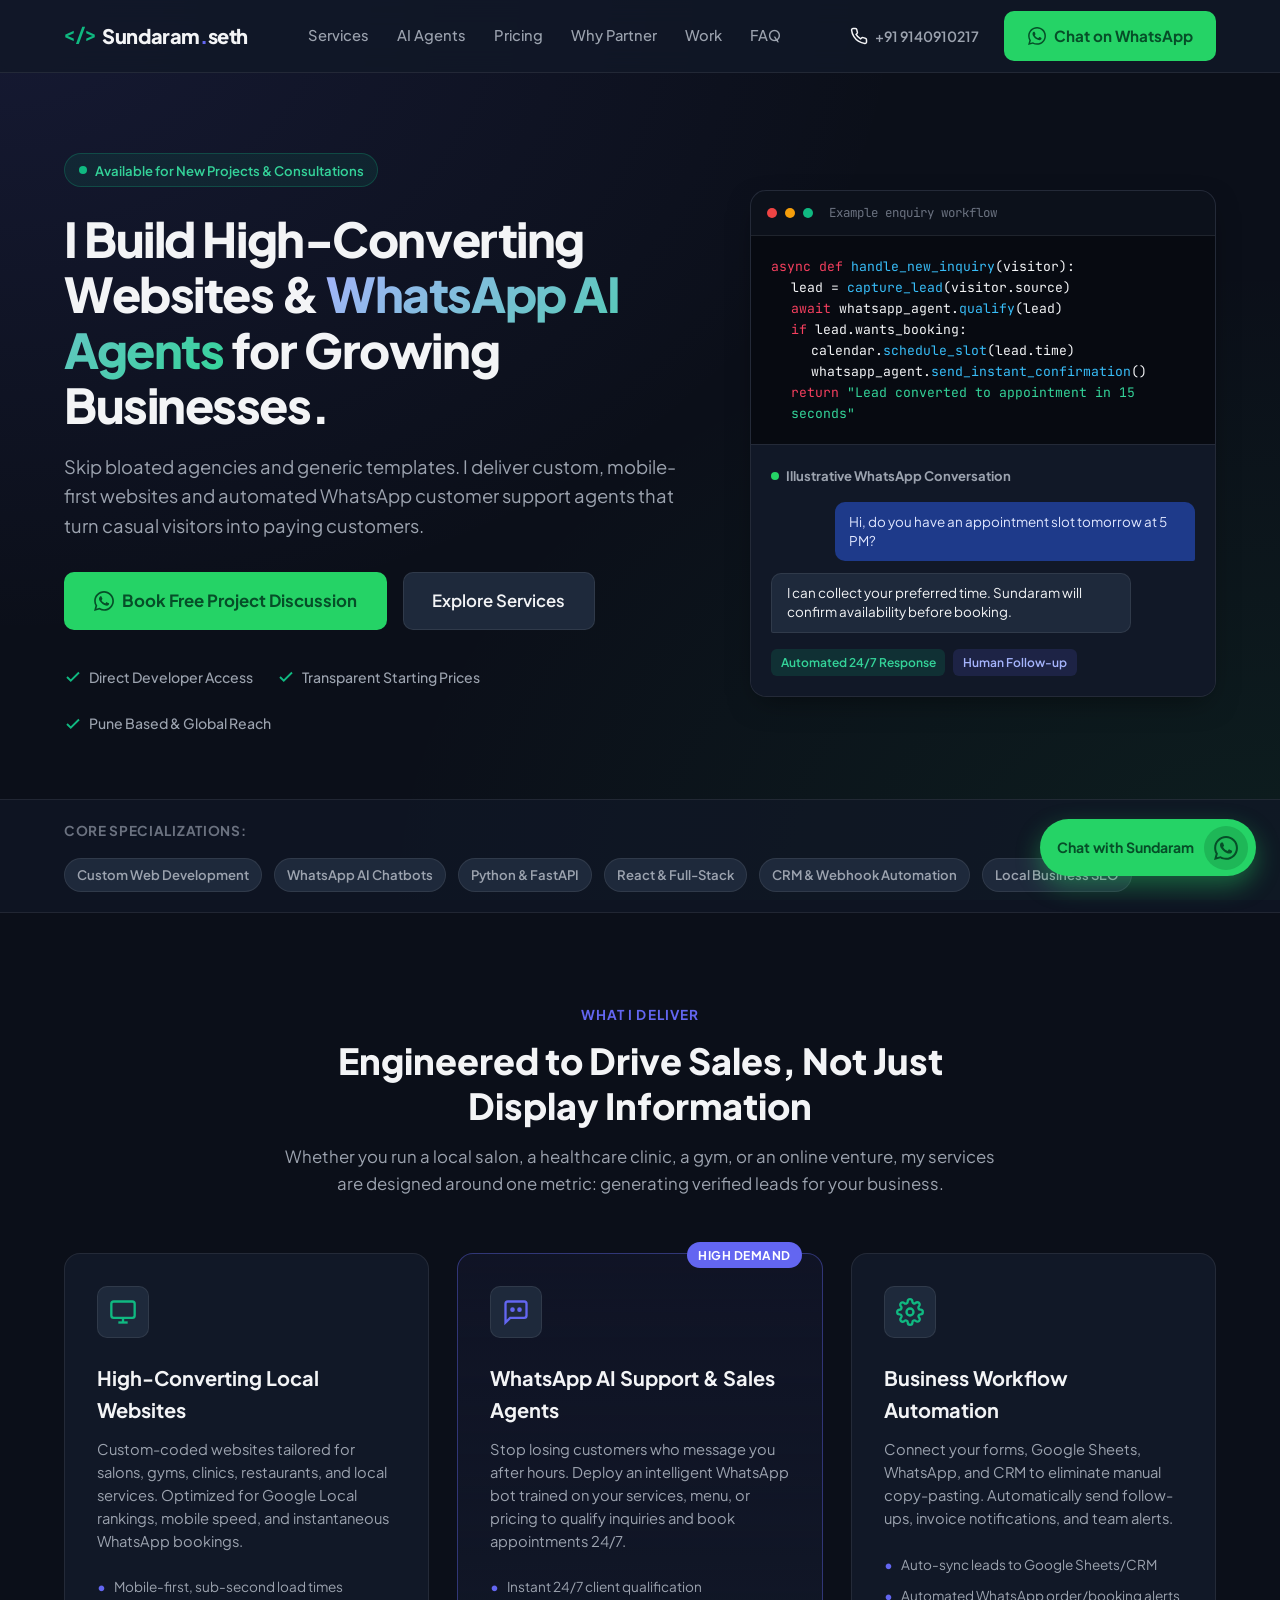
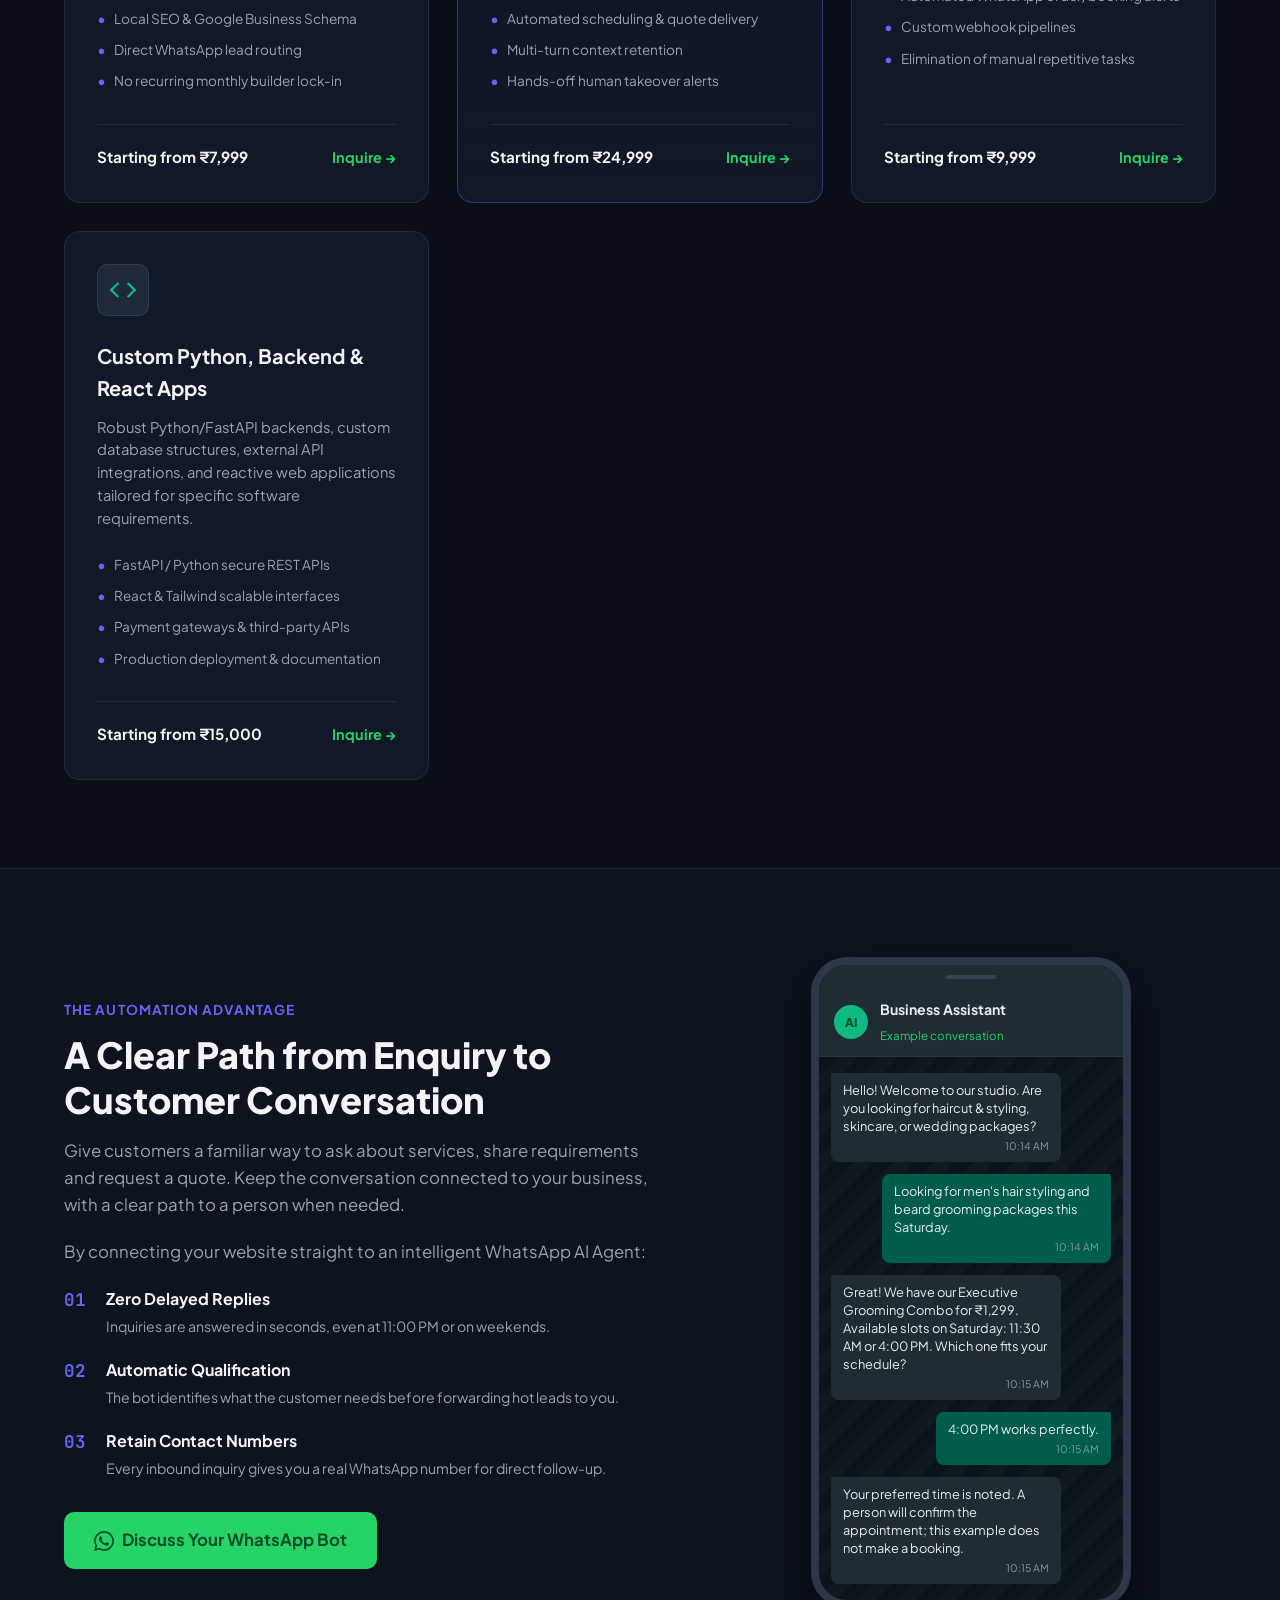
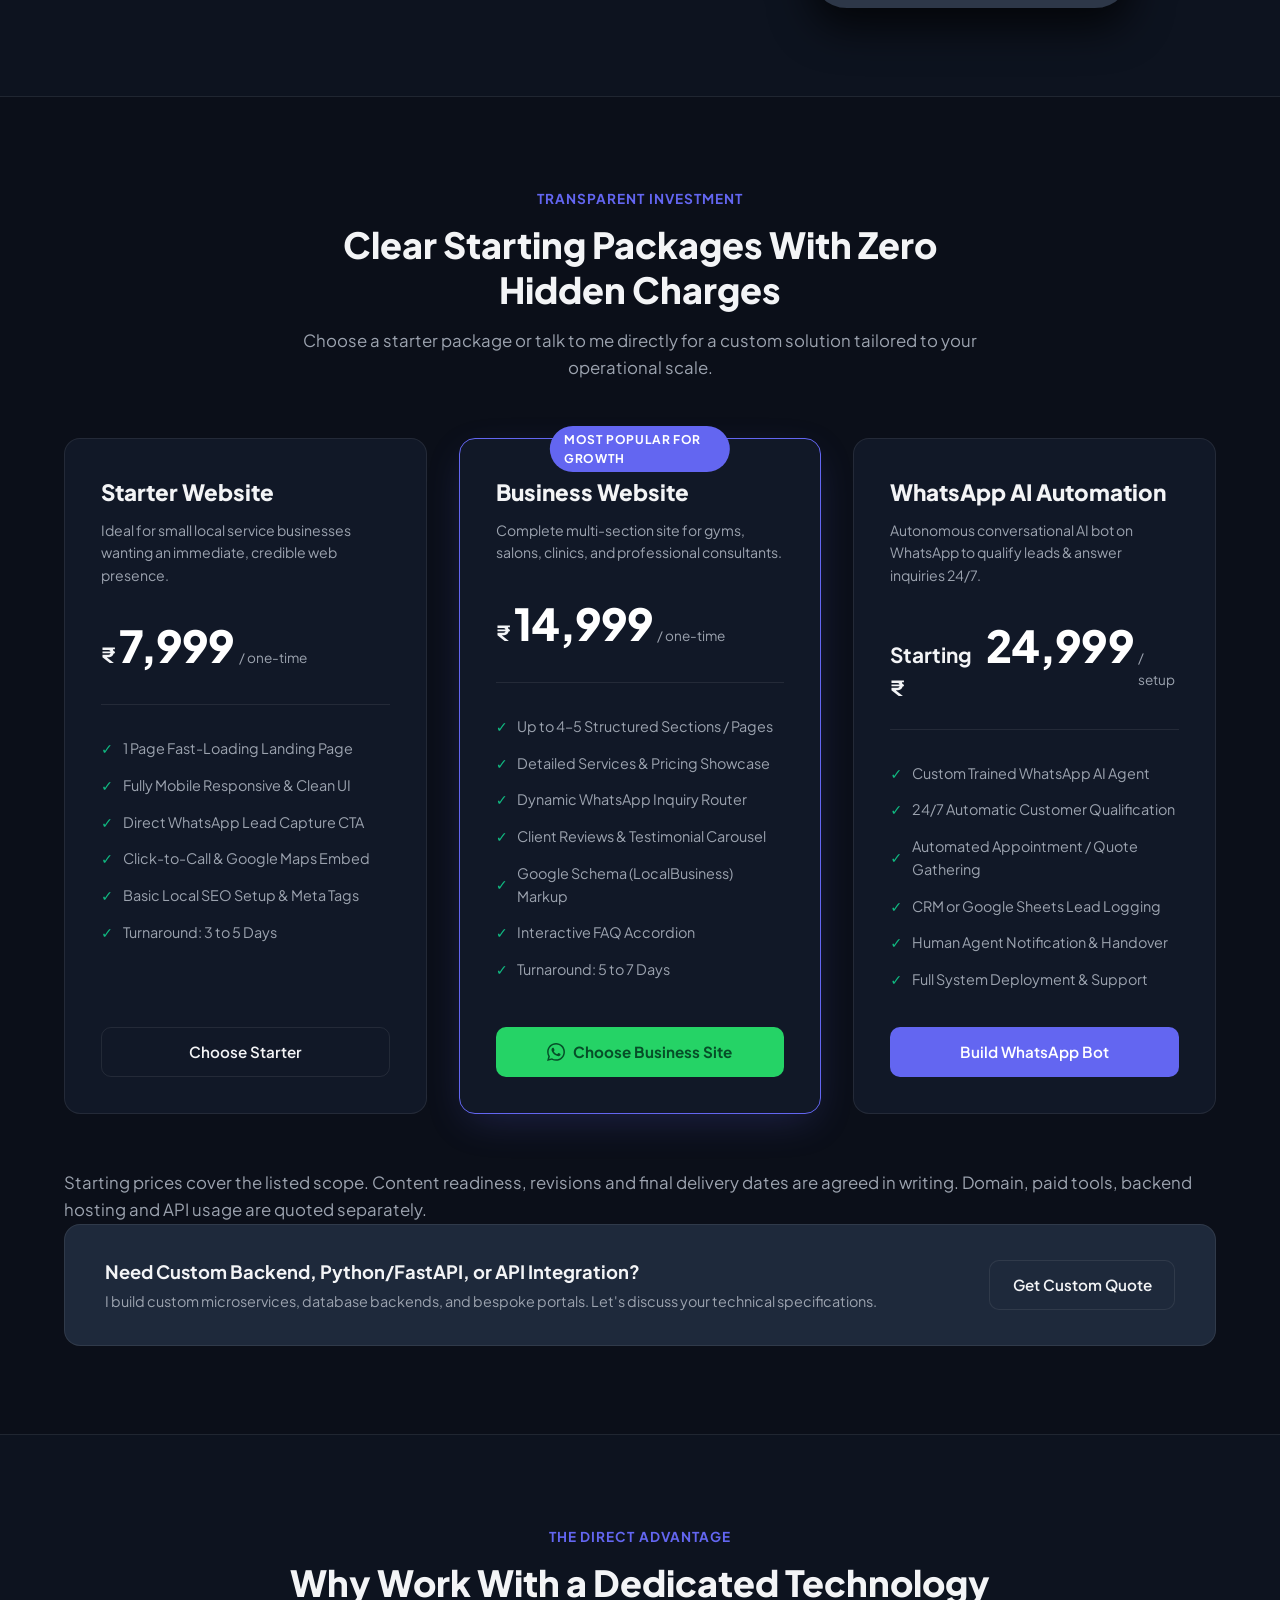
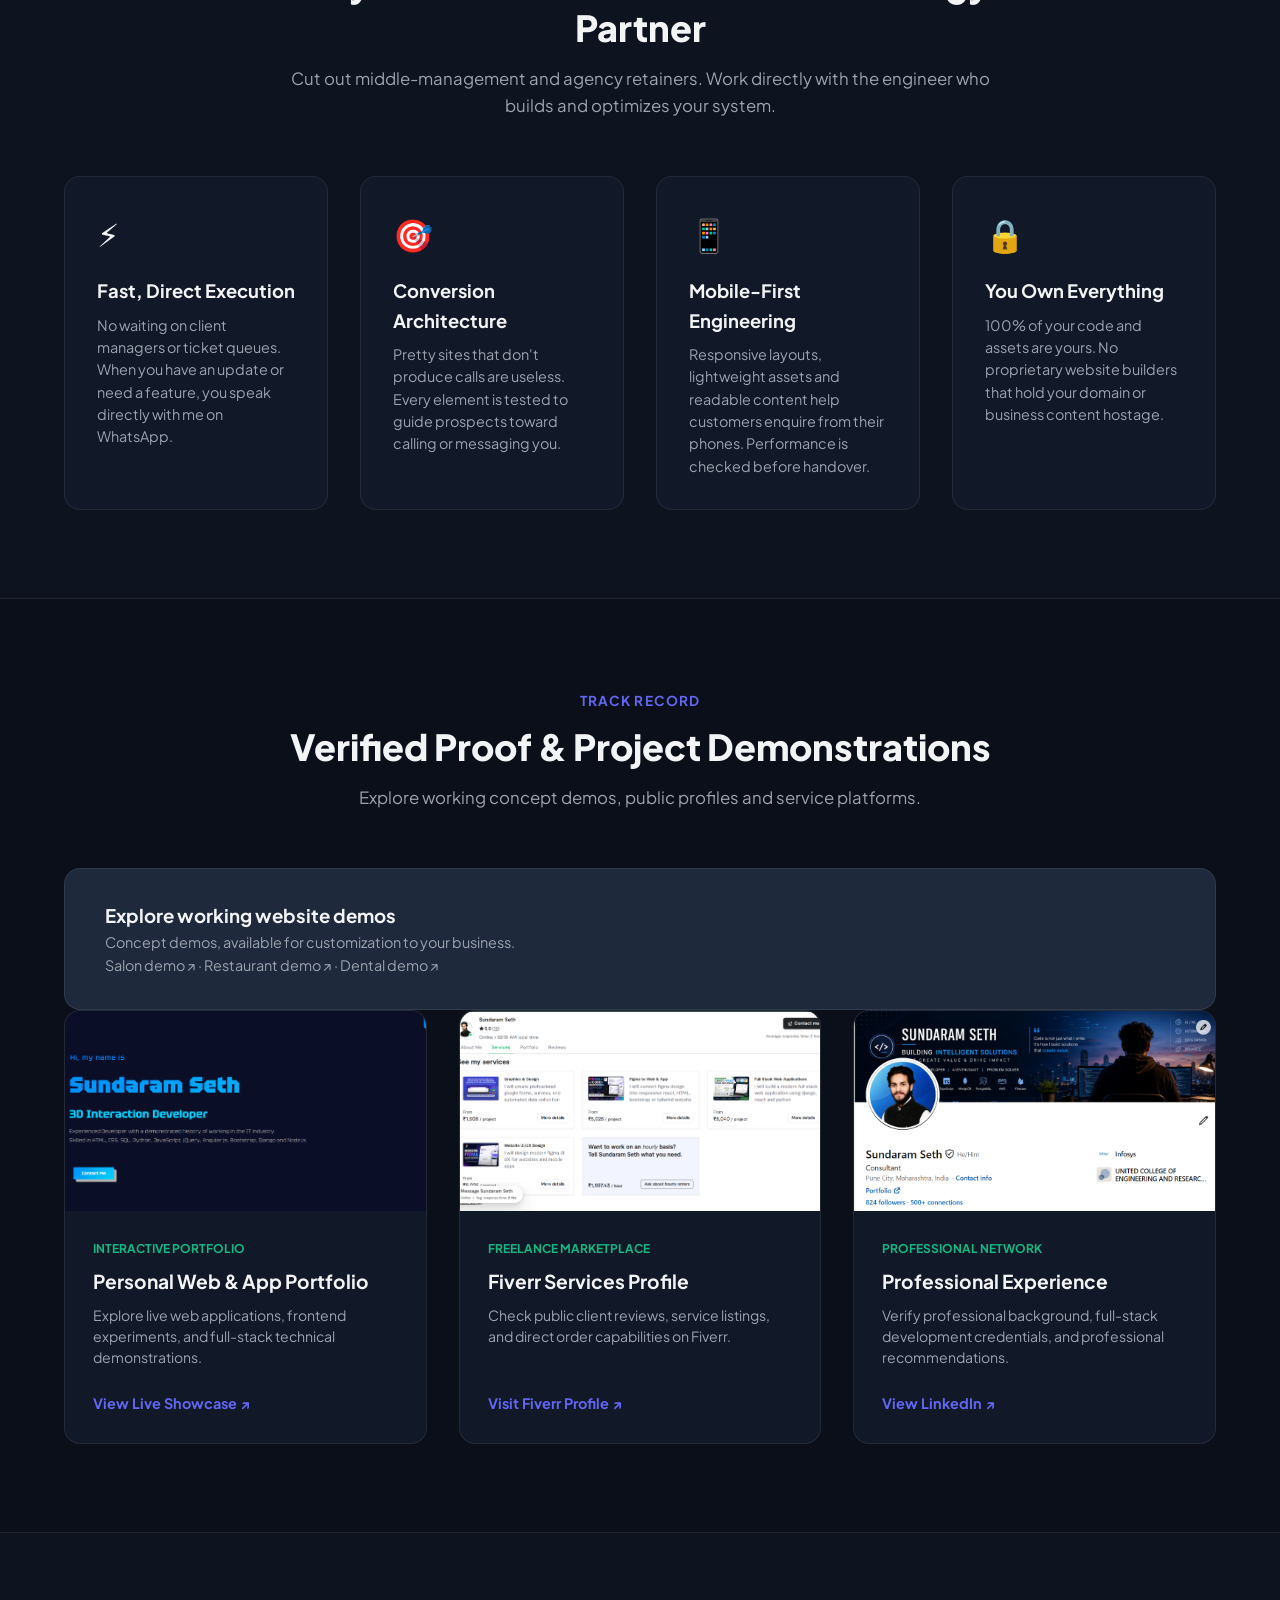
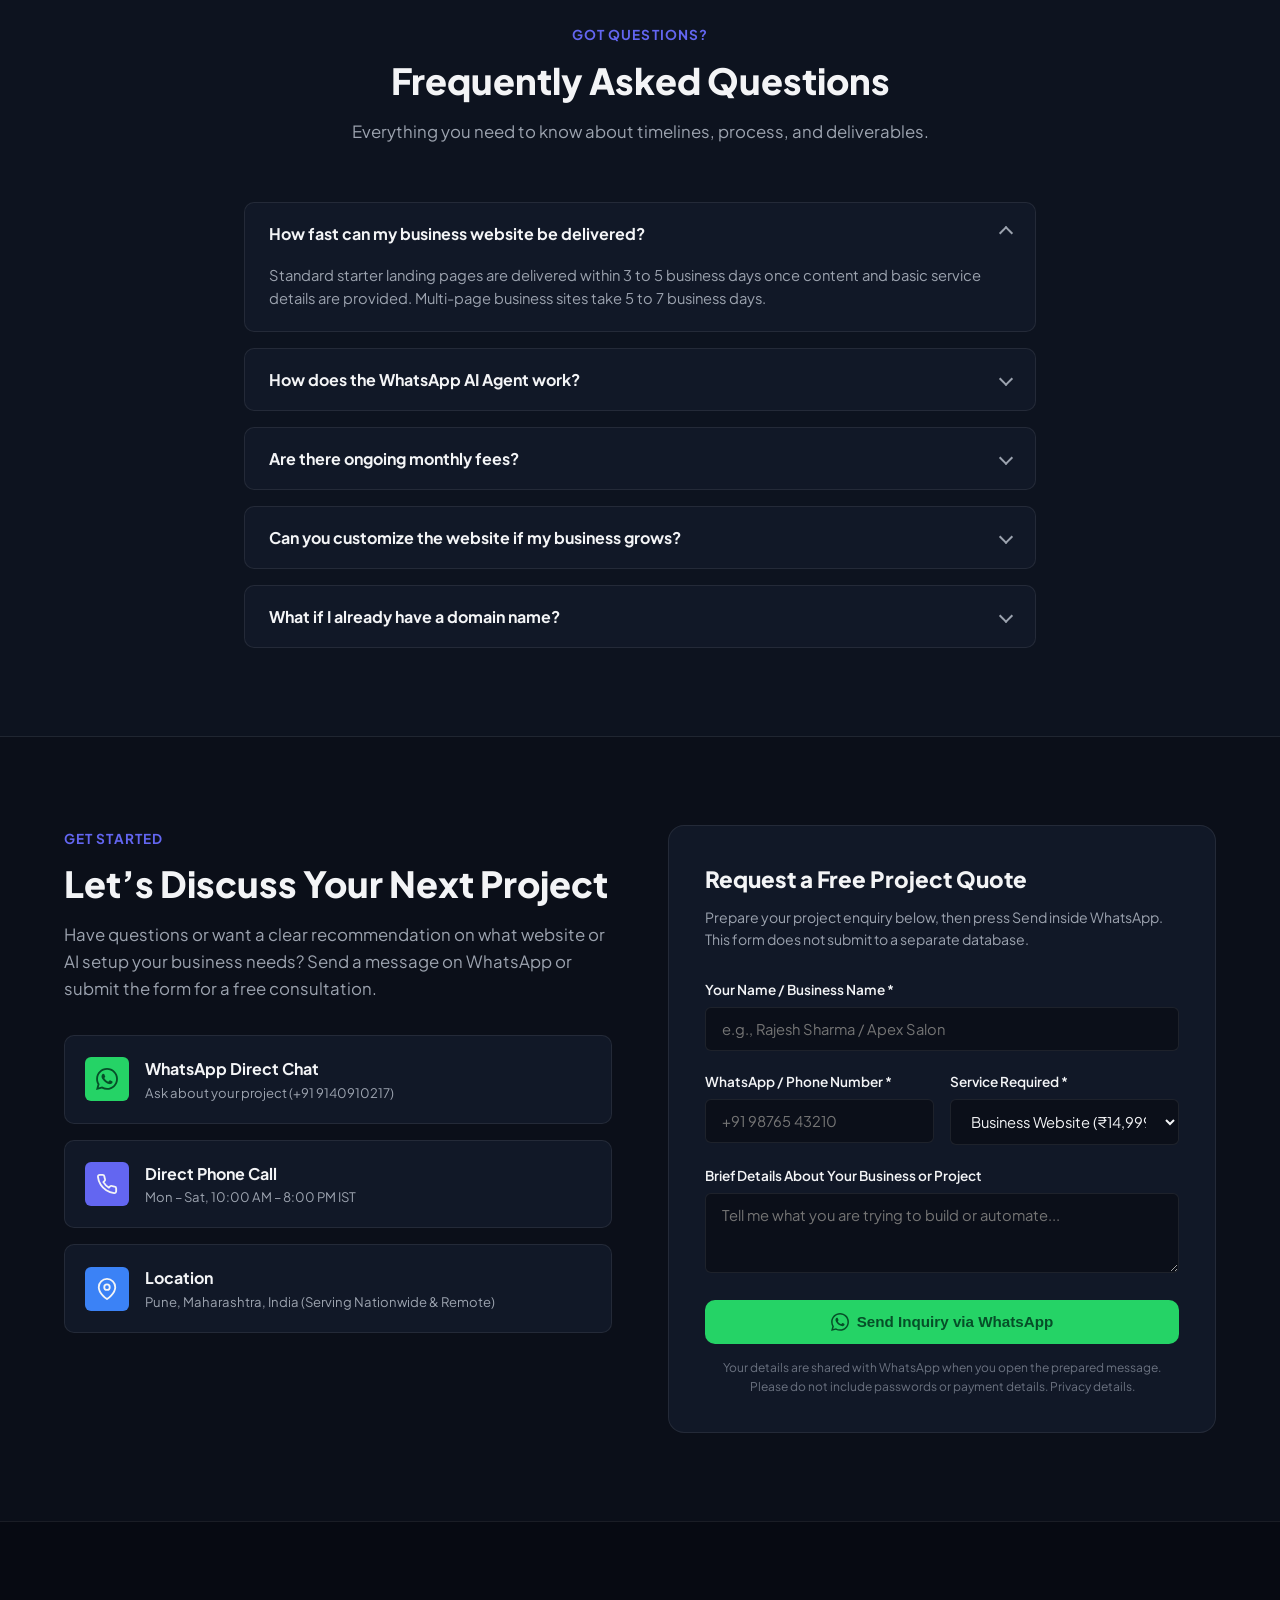
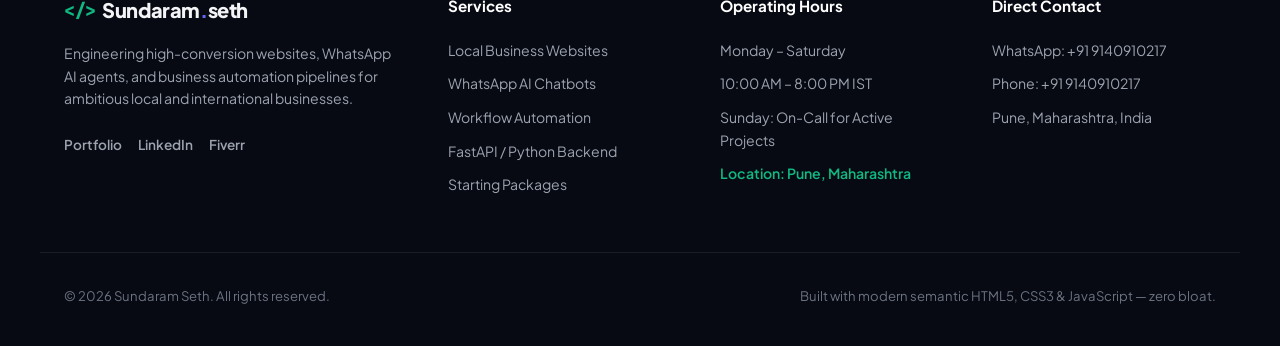
==== commit b8121ec7: "Fix WhatsApp enquiries, customer demos and production website setup" ====
--- a/index.html
+++ b/index.html
@@ -14,22 +14,23 @@
   <meta name="title" content="Sundaram Seth — Web Development, WhatsApp AI Agents & Business Automation">
   <meta name="description" content="Professional web development, WhatsApp AI support agents, and custom business automation in Pune, Maharashtra. High-performance, conversion-focused solutions for growing companies.">
   <meta name="keywords" content="web developer pune, freelance website developer, whatsapp ai agent, business automation pune, fastapi developer, local business websites, AI chatbot for business">
+  <link rel="canonical" href="https://sundaram-agency.vercel.app/">
   <meta name="author" content="Sundaram Seth">
   <meta name="robots" content="index, follow">
 
   <!-- Open Graph / Facebook / WhatsApp Preview -->
   <meta property="og:type" content="website">
-  <meta property="og:url" content="https://sundaramsethweb.web.app/">
+  <meta property="og:url" content="https://sundaram-agency.vercel.app/">
   <meta property="og:title" content="Sundaram Seth — Web Development & AI Automation Partner">
   <meta property="og:description" content="Custom high-converting websites and WhatsApp AI agents designed to automate customer support and generate leads.">
-  <meta property="og:image" content="img/og-preview.jpg">
+  <meta property="og:image" content="https://sundaram-agency.vercel.app/android-chrome-512x512.png">
 
   <!-- Twitter Meta -->
   <meta property="twitter:card" content="summary_large_image">
-  <meta property="twitter:url" content="https://sundaramsethweb.web.app/">
+  <meta property="twitter:url" content="https://sundaram-agency.vercel.app/">
   <meta property="twitter:title" content="Sundaram Seth — Web Development & AI Automation">
   <meta property="twitter:description" content="Get a high-converting website and automate leads with WhatsApp AI agents.">
-  <meta property="twitter:image" content="img/og-preview.jpg">
+  <meta property="twitter:image" content="https://sundaram-agency.vercel.app/android-chrome-512x512.png">
 
   <!-- Fonts & Stylesheet -->
   <link rel="preconnect" href="https://fonts.googleapis.com">
@@ -43,9 +44,9 @@
     "@context": "https://schema.org",
     "@type": "ProfessionalService",
     "name": "Sundaram Seth — Freelance Web & AI Automation",
-    "image": "img/og-preview.jpg",
-    "@id": "https://sundaramsethweb.web.app/#service",
-    "url": "https://sundaramsethweb.web.app/",
+    "image": "https://sundaram-agency.vercel.app/android-chrome-512x512.png",
+    "@id": "https://sundaram-agency.vercel.app/#service",
+    "url": "https://sundaram-agency.vercel.app/",
     "telephone": "+919140910217",
     "priceRange": "₹7,999 - ₹49,999",
     "address": {
@@ -99,11 +100,11 @@
           <img src="./img/phone.svg" alt="Phone" width="18" height="18" class="icon-svg">
           <span class="phone-label">+91 9140910217</span>
         </a>
-        <a href="api.whatsapp.com/resolve/?deeplink=...({number}?text=){encodedMsg}" class="btn btn-whatsapp header-cta js-whatsapp-trigger" data-msg-key="consultation">
+        <a href="https://wa.me/919140910217" class="btn btn-whatsapp header-cta js-whatsapp-trigger" data-msg-key="consultation">
           <img src="img/whatsapp.svg" alt="WhatsApp" width="18" height="18" class="icon-svg">
           Chat on WhatsApp
         </a>
-        <button class="mobile-toggle" id="mobileMenuBtn" aria-label="Toggle Navigation Menu">
+        <button class="mobile-toggle" id="mobileMenuBtn" aria-controls="mobileDrawer" aria-expanded="false" aria-label="Toggle Navigation Menu">
           <span></span><span></span><span></span>
         </button>
       </div>
@@ -121,7 +122,7 @@
         <a href="#contact" class="mobile-nav-link">Contact & Quote</a>
       </nav>
       <div class="mobile-drawer-cta">
-        <a href="api.whatsapp.com/resolve/?deeplink=...({number}?text=){encodedMsg}" class="btn btn-whatsapp btn-block js-whatsapp-trigger" data-msg-key="consultation">
+        <a href="https://wa.me/919140910217" class="btn btn-whatsapp btn-block js-whatsapp-trigger" data-msg-key="consultation">
           <img src="img/whatsapp.svg" alt="WhatsApp" width="18" height="18" class="icon-svg">
           Get Free Consultation on WhatsApp
         </a>
@@ -146,7 +147,7 @@
           </p>
           
           <div class="hero-cta-group">
-            <a href="api.whatsapp.com/resolve/?deeplink=...({number}?text=){encodedMsg}" class="btn btn-whatsapp btn-lg js-whatsapp-trigger" data-msg-key="consultation">
+            <a href="https://wa.me/919140910217" class="btn btn-whatsapp btn-lg js-whatsapp-trigger" data-msg-key="consultation">
               <img src="img/whatsapp.svg" alt="WhatsApp" width="20" height="20" class="icon-svg">
               Book Free Project Discussion
             </a>
@@ -170,14 +171,14 @@
           </div>
         </div>
 
-        <!-- Visual Hero Card: Live Interactive Preview -->
+        <!-- Visual Hero Card: Illustrative Preview -->
         <div class="hero-visual">
           <div class="glass-card terminal-card">
             <div class="terminal-header">
               <span class="dot red"></span>
               <span class="dot yellow"></span>
               <span class="dot green"></span>
-              <span class="terminal-title">live_lead_automation.py</span>
+              <span class="terminal-title">Example enquiry workflow</span>
             </div>
             <div class="terminal-body">
               <p class="code-line"><span class="code-keyword">async def</span> <span class="code-func">handle_new_inquiry</span>(visitor):</p>
@@ -191,17 +192,17 @@
             <div class="conversion-preview-box">
               <div class="conv-header">
                 <span class="conv-status-dot"></span>
-                <strong>Live WhatsApp Lead Funnel Demo</strong>
+                <strong>Illustrative WhatsApp Conversation</strong>
               </div>
               <div class="conv-message user">
                 <p>Hi, do you have an appointment slot tomorrow at 5 PM?</p>
               </div>
               <div class="conv-message bot">
-                <p>Hello! Yes, tomorrow at 5:00 PM is available. Would you like me to reserve it for you right now?</p>
+                <p>I can collect your preferred time. Sundaram will confirm availability before booking.</p>
               </div>
               <div class="conv-action-bar">
                 <span class="badge-success">Automated 24/7 Response</span>
-                <span class="badge-accent">Zero Missed Leads</span>
+                <span class="badge-accent">Human Follow-up</span>
               </div>
             </div>
           </div>
@@ -253,7 +254,7 @@
             </ul>
             <div class="service-footer">
               <span class="service-price">Starting from ₹7,999</span>
-              <a href="#" class="service-cta js-whatsapp-trigger" data-msg-key="starterWebsite">Inquire →</a>
+              <a href="https://wa.me/919140910217" class="service-cta js-whatsapp-trigger" data-msg-key="starterWebsite">Inquire →</a>
             </div>
           </div>
 
@@ -275,7 +276,7 @@
             </ul>
             <div class="service-footer">
               <span class="service-price">Starting from ₹24,999</span>
-              <a href="#" class="service-cta js-whatsapp-trigger" data-msg-key="whatsappAgent">Inquire →</a>
+              <a href="https://wa.me/919140910217" class="service-cta js-whatsapp-trigger" data-msg-key="whatsappAgent">Inquire →</a>
             </div>
           </div>
 
@@ -296,7 +297,7 @@
             </ul>
             <div class="service-footer">
               <span class="service-price">Starting from ₹9,999</span>
-              <a href="#" class="service-cta js-whatsapp-trigger" data-msg-key="automation">Inquire →</a>
+              <a href="https://wa.me/919140910217" class="service-cta js-whatsapp-trigger" data-msg-key="automation">Inquire →</a>
             </div>
           </div>
 
@@ -317,7 +318,7 @@
             </ul>
             <div class="service-footer">
               <span class="service-price">Starting from ₹15,000</span>
-              <a href="#" class="service-cta js-whatsapp-trigger" data-msg-key="customDev">Inquire →</a>
+              <a href="https://wa.me/919140910217" class="service-cta js-whatsapp-trigger" data-msg-key="customDev">Inquire →</a>
             </div>
           </div>
         </div>
@@ -330,9 +331,9 @@
         <div class="spotlight-grid">
           <div class="spotlight-content">
             <span class="section-subtitle">The Automation Advantage</span>
-            <h2 class="section-title">Why WhatsApp AI is the Highest Converting Tool for Local Businesses</h2>
+            <h2 class="section-title">A Clear Path from Enquiry to Customer Conversation</h2>
             <p class="spotlight-text">
-              98% of people in India open WhatsApp daily, while email open rates hover below 20%. When an interested prospect reaches your site, forcing them to fill out a long email form causes drop-offs.
+              Give customers a familiar way to ask about services, share requirements and request a quote. Keep the conversation connected to your business, with a clear path to a person when needed.
             </p>
             <p class="spotlight-text">
               By connecting your website straight to an intelligent WhatsApp AI Agent:
@@ -359,7 +360,7 @@
               </div>
             </div>
             <div style="margin-top: 2rem;">
-              <a href="#" class="btn btn-whatsapp btn-lg js-whatsapp-trigger" data-msg-key="whatsappAgent">
+              <a href="https://wa.me/919140910217" class="btn btn-whatsapp btn-lg js-whatsapp-trigger" data-msg-key="whatsappAgent">
                 <img src="img/whatsapp.svg" alt="WhatsApp" width="20" height="20" class="icon-svg">
                 Discuss Your WhatsApp Bot
               </a>
@@ -375,7 +376,7 @@
                 <div class="phone-avatar">AI</div>
                 <div class="phone-meta">
                   <span class="phone-contact-name">Business Assistant</span>
-                  <span class="phone-contact-status">Online 24/7</span>
+                  <span class="phone-contact-status">Example conversation</span>
                 </div>
               </div>
               <div class="phone-messages">
@@ -396,7 +397,7 @@
                   <span class="msg-time">10:15 AM</span>
                 </div>
                 <div class="msg bot-msg">
-                  <span>Booked! Your slot is reserved for Saturday at 4:00 PM. We have sent the confirmation to your WhatsApp. See you then!</span>
+                  <span>Your preferred time is noted. A person will confirm the appointment; this example does not make a booking.</span>
                   <span class="msg-time">10:15 AM</span>
                 </div>
               </div>
@@ -438,7 +439,7 @@
               <li>Turnaround: 3 to 5 Days</li>
             </ul>
             <div class="pricing-action">
-              <a href="#" class="btn btn-outline btn-block js-whatsapp-trigger" data-msg-key="starterWebsite">
+              <a href="https://wa.me/919140910217" class="btn btn-outline btn-block js-whatsapp-trigger" data-msg-key="starterWebsite">
                 Choose Starter
               </a>
             </div>
@@ -466,7 +467,7 @@
               <li>Turnaround: 5 to 7 Days</li>
             </ul>
             <div class="pricing-action">
-              <a href="#" class="btn btn-whatsapp btn-block js-whatsapp-trigger" data-msg-key="businessWebsite">
+              <a href="https://wa.me/919140910217" class="btn btn-whatsapp btn-block js-whatsapp-trigger" data-msg-key="businessWebsite">
                 <img src="img/whatsapp.svg" alt="WhatsApp" width="18" height="18" class="icon-svg">
                 Choose Business Site
               </a>
@@ -493,20 +494,21 @@
               <li>Full System Deployment & Support</li>
             </ul>
             <div class="pricing-action">
-              <a href="#" class="btn btn-primary btn-block js-whatsapp-trigger" data-msg-key="whatsappAgent">
+              <a href="https://wa.me/919140910217" class="btn btn-primary btn-block js-whatsapp-trigger" data-msg-key="whatsappAgent">
                 Build WhatsApp Bot
               </a>
             </div>
           </div>
         </div>
 
+        <p class="section-description">Starting prices cover the listed scope. Content readiness, revisions and final delivery dates are agreed in writing. Domain, paid tools, backend hosting and API usage are quoted separately.</p>
         <!-- Custom Scope Notice -->
         <div class="custom-pricing-banner">
           <div>
             <h4>Need Custom Backend, Python/FastAPI, or API Integration?</h4>
             <p>I build custom microservices, database backends, and bespoke portals. Let's discuss your technical specifications.</p>
           </div>
-          <a href="#" class="btn btn-secondary js-whatsapp-trigger" data-msg-key="customDev">
+          <a href="https://wa.me/919140910217" class="btn btn-secondary js-whatsapp-trigger" data-msg-key="customDev">
             Get Custom Quote
           </a>
         </div>
@@ -538,7 +540,7 @@
           <div class="reason-box">
             <div class="reason-icon">📱</div>
             <h3>Mobile-First Engineering</h3>
-            <p>Over 80% of local searches happen on smartphones. Your site is engineered to load under 1.5 seconds on mobile 4G/5G connections.</p>
+            <p>Responsive layouts, lightweight assets and readable content help customers enquire from their phones. Performance is checked before handover.</p>
           </div>
           <div class="reason-box">
             <div class="reason-icon">🔒</div>
@@ -556,10 +558,11 @@
           <span class="section-subtitle">Track Record</span>
           <h2 class="section-title">Verified Proof & Project Demonstrations</h2>
           <p class="section-description">
-            Explore live production apps, client profiles, and verified service platforms.
+            Explore working concept demos, public profiles and service platforms.
           </p>
         </div>
 
+        <div class="custom-pricing-banner"><div><h3>Explore working website demos</h3><p>Concept demos, available for customization to your business.</p><p><a href="https://glowupsaloon.vercel.app/" target="_blank" rel="noopener noreferrer">Salon demo ↗</a> · <a href="https://saffron-and-smoke-self.vercel.app/" target="_blank" rel="noopener noreferrer">Restaurant demo ↗</a> · <a href="https://smilecraft-dental-studio-smoky.vercel.app/" target="_blank" rel="noopener noreferrer">Dental demo ↗</a></p></div></div>
         <div class="portfolio-grid">
           <div class="portfolio-card">
             <div class="portfolio-media">
@@ -581,8 +584,8 @@
             </div>
             <div class="portfolio-details">
               <span class="portfolio-tag">Freelance Marketplace</span>
-              <h3>Fiverr Verified Profile</h3>
-              <p>Check public client reviews, verified skill ratings, and direct order capabilities on Fiverr.</p>
+              <h3>Fiverr Services Profile</h3>
+              <p>Check public client reviews, service listings, and direct order capabilities on Fiverr.</p>
               <a href="https://www.fiverr.com/sundaramseth755?public_mode=true" target="_blank" rel="noopener noreferrer" class="portfolio-link">
                 Visit Fiverr Profile ↗
               </a>
@@ -595,7 +598,7 @@
             </div>
             <div class="portfolio-details">
               <span class="portfolio-tag">Professional Network</span>
-              <h3>LinkedIn Verified Experience</h3>
+              <h3>Professional Experience</h3>
               <p>Verify professional background, full-stack development credentials, and professional recommendations.</p>
               <a href="https://www.linkedin.com/in/sundaramseth/" target="_blank" rel="noopener noreferrer" class="portfolio-link">
                 View LinkedIn ↗
@@ -642,7 +645,7 @@
               <span class="faq-chevron"></span>
             </button>
             <div class="faq-answer">
-              <p>No mandatory monthly retainer for websites. You own your code. You only pay for standard domain registration (~₹800/yr) and fast static hosting (which can be 100% free on Vercel or Netlify). For WhatsApp AI bots, the only recurring cost is the official WhatsApp messaging usage from Meta.</p>
+              <p>No mandatory monthly retainer for websites. You own your code. You only pay for standard domain registration (~₹800/yr) and fast static hosting (which can be 100% free on Vercel or Netlify). For WhatsApp AI bots, recurring costs can include Meta messaging, AI usage and backend hosting. These are confirmed with your scope before work starts.</p>
             </div>
           </div>
 
@@ -681,13 +684,13 @@
             </p>
 
             <div class="contact-methods">
-              <a href="#" class="contact-method-card js-whatsapp-trigger" data-msg-key="consultation">
+              <a href="https://wa.me/919140910217" class="contact-method-card js-whatsapp-trigger" data-msg-key="consultation">
                 <div class="method-icon whatsapp-bg">
                   <img src="img/whatsapp.svg" alt="WhatsApp" width="22" height="22" class="icon-svg-inverted">
                 </div>
                 <div>
                   <strong>WhatsApp Direct Chat</strong>
-                  <span class="method-sub">Instant response (+91 9140910217)</span>
+                  <span class="method-sub">Ask about your project (+91 9140910217)</span>
                 </div>
               </a>
 
@@ -717,18 +720,18 @@
           <div class="contact-form-wrapper">
             <div class="form-card">
               <h3 class="form-title">Request a Free Project Quote</h3>
-              <p class="form-subtitle">Fill in your requirements below. Clicking submit will give you the option to send via WhatsApp or direct form submission.</p>
+              <p class="form-subtitle">Prepare your project enquiry below, then press Send inside WhatsApp. This form does not submit to a separate database.</p>
 
               <form id="projectInquiryForm">
                 <div class="form-group">
                   <label for="clientName">Your Name / Business Name *</label>
-                  <input type="text" id="clientName" name="clientName" placeholder="e.g., Rajesh Sharma / Apex Salon" required>
+                  <input type="text" id="clientName" name="clientName" autocomplete="name" maxlength="100" placeholder="e.g., Rajesh Sharma / Apex Salon" required>
                 </div>
 
                 <div class="form-row">
                   <div class="form-group">
                     <label for="clientPhone">WhatsApp / Phone Number *</label>
-                    <input type="tel" id="clientPhone" name="clientPhone" placeholder="+91 98765 43210" required>
+                    <input type="tel" id="clientPhone" name="clientPhone" autocomplete="tel" maxlength="25" placeholder="+91 98765 43210" required>
                   </div>
                   <div class="form-group">
                     <label for="clientService">Service Required *</label>
@@ -745,15 +748,17 @@
 
                 <div class="form-group">
                   <label for="clientMessage">Brief Details About Your Business or Project</label>
-                  <textarea id="clientMessage" name="clientMessage" rows="3" placeholder="Tell me what you are trying to build or automate..."></textarea>
+                  <textarea id="clientMessage" name="clientMessage" maxlength="2000" rows="3" placeholder="Tell me what you are trying to build or automate..."></textarea>
                 </div>
 
                 <button type="submit" class="btn btn-whatsapp btn-block" id="formSubmitBtn">
                   <img src="img/whatsapp.svg" alt="WhatsApp" width="18" height="18" class="icon-svg">
                   <span>Send Inquiry via WhatsApp</span>
                 </button>
+                <p id="inquiryStatus" role="status" aria-live="polite"></p>
+                <a id="inquiryFallback" hidden target="_blank" rel="noopener noreferrer">Open your prepared WhatsApp message</a>
                 <div class="form-meta-note">
-                  🔒 No spam. Your phone number is only used to respond to your project request.
+                  Your details are shared with WhatsApp when you open the prepared message. Please do not include passwords or payment details. <a href="/privacy.html">Privacy details</a>.
                 </div>
               </form>
             </div>
@@ -765,7 +770,7 @@
 
   <!-- Sticky Bottom Floating WhatsApp CTA -->
   <div class="floating-whatsapp-container">
-    <a href="api.whatsapp.com/resolve/?deeplink=...({number}?text=){encodedMsg}" class="floating-whatsapp-btn js-whatsapp-trigger" data-msg-key="general" aria-label="Open WhatsApp Chat">
+    <a href="https://wa.me/919140910217" class="floating-whatsapp-btn js-whatsapp-trigger" data-msg-key="general" aria-label="Open WhatsApp Chat">
       <span class="floating-label">Chat with Sundaram</span>
       <div class="whatsapp-bubble-icon">
         <img src="img/whatsapp.svg" alt="WhatsApp" width="24" height="24" class="icon-svg-inverted">
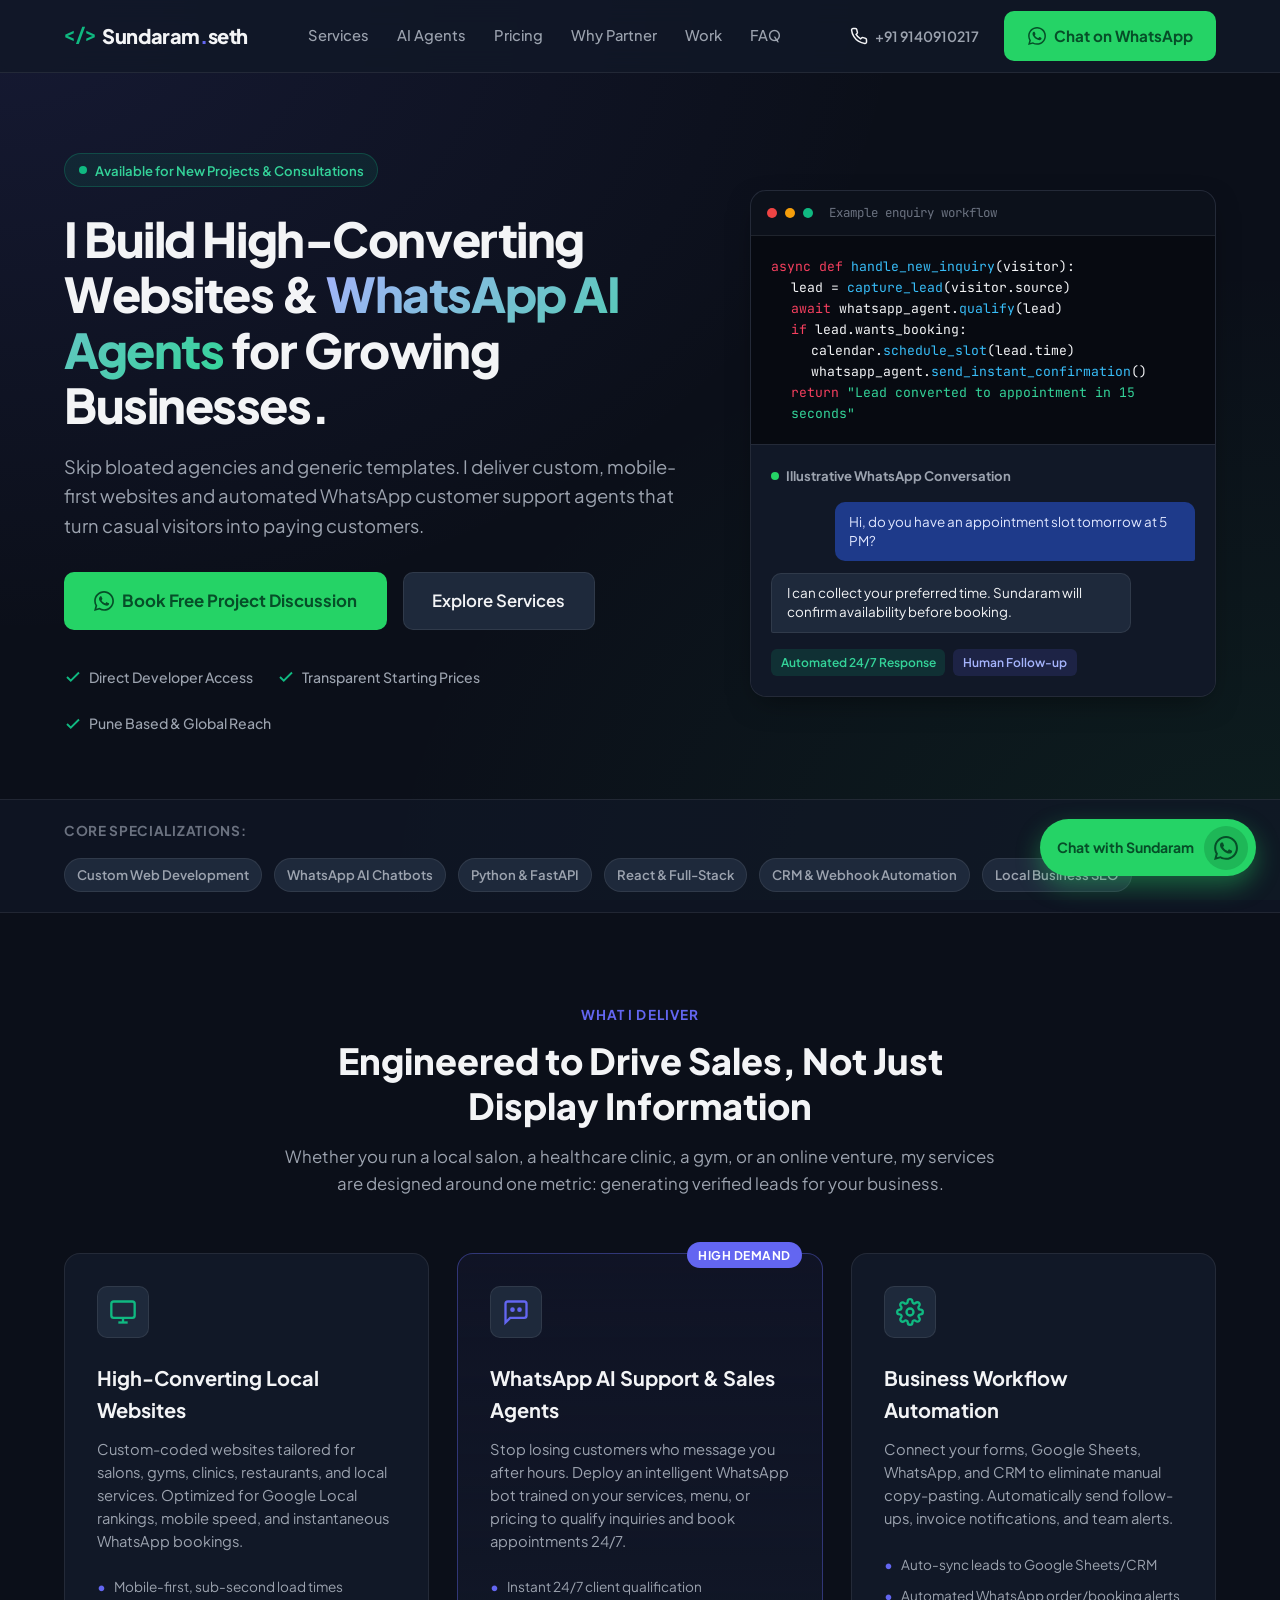
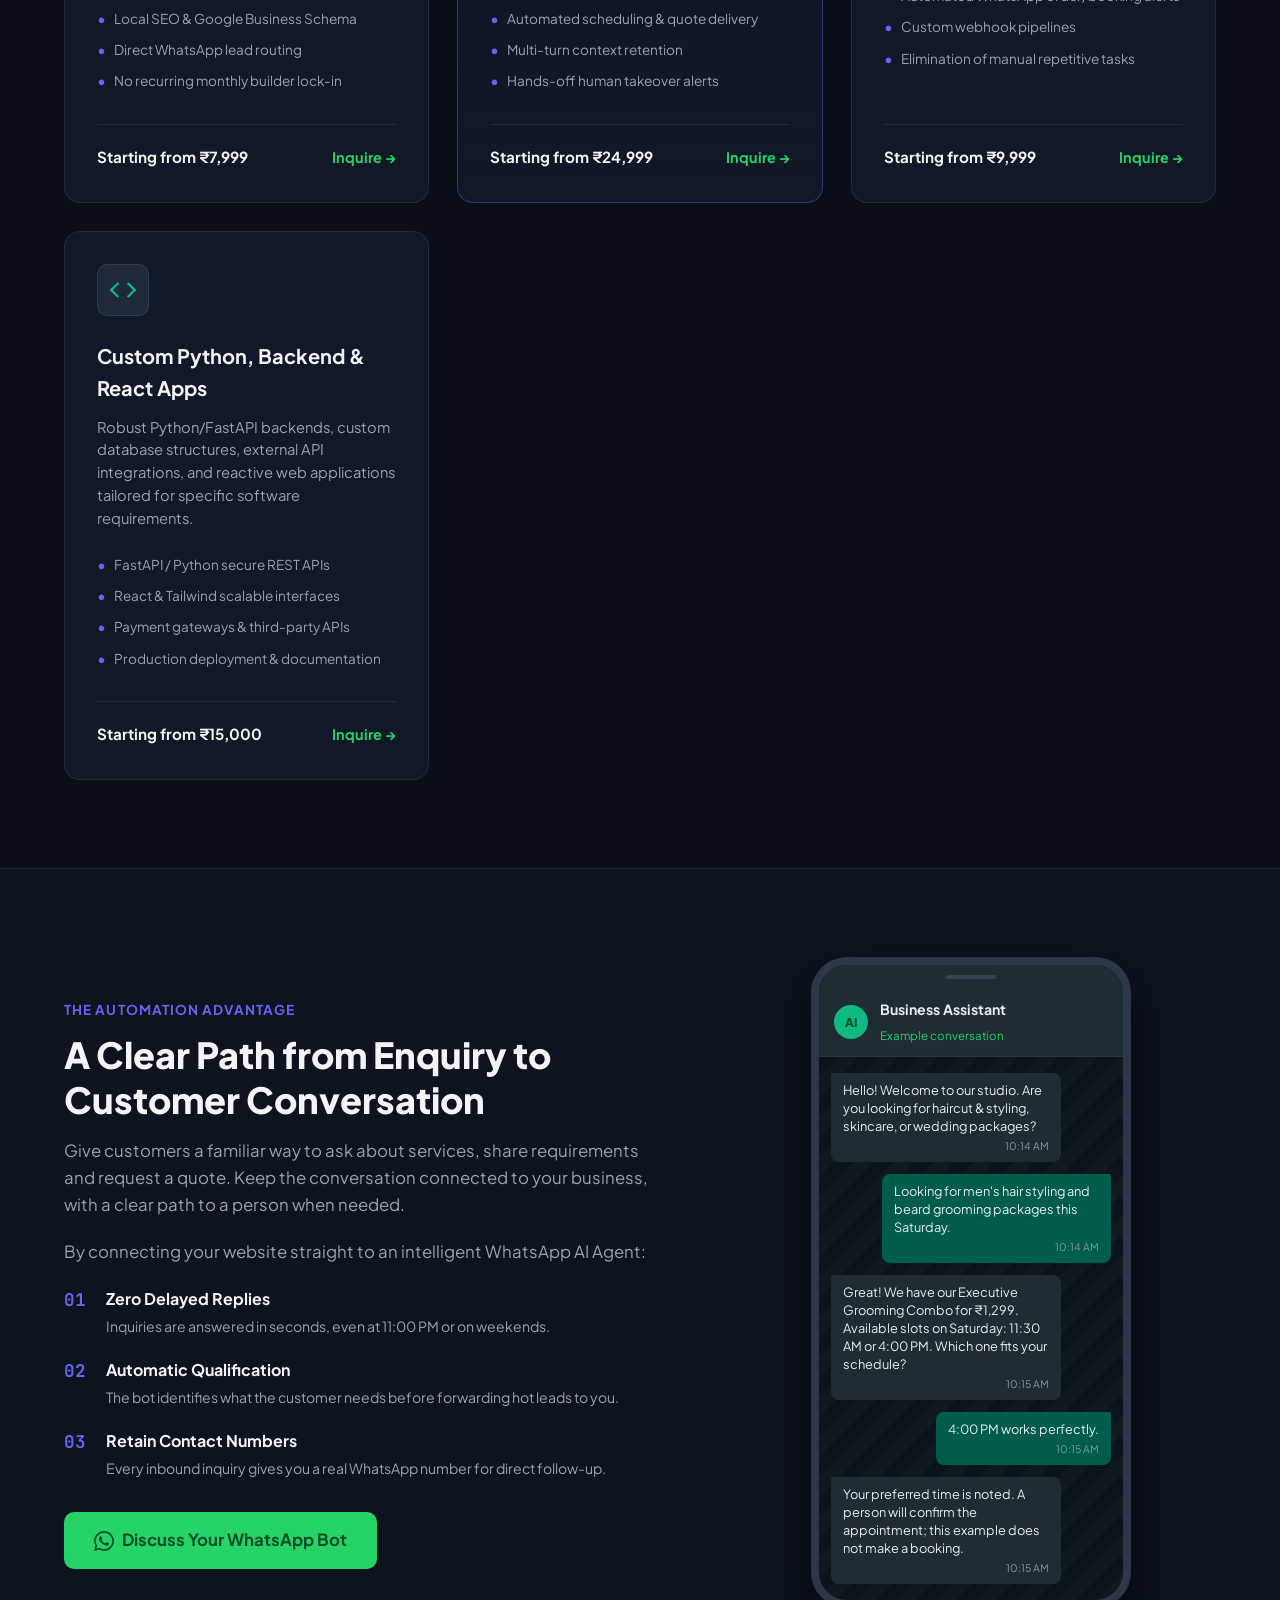
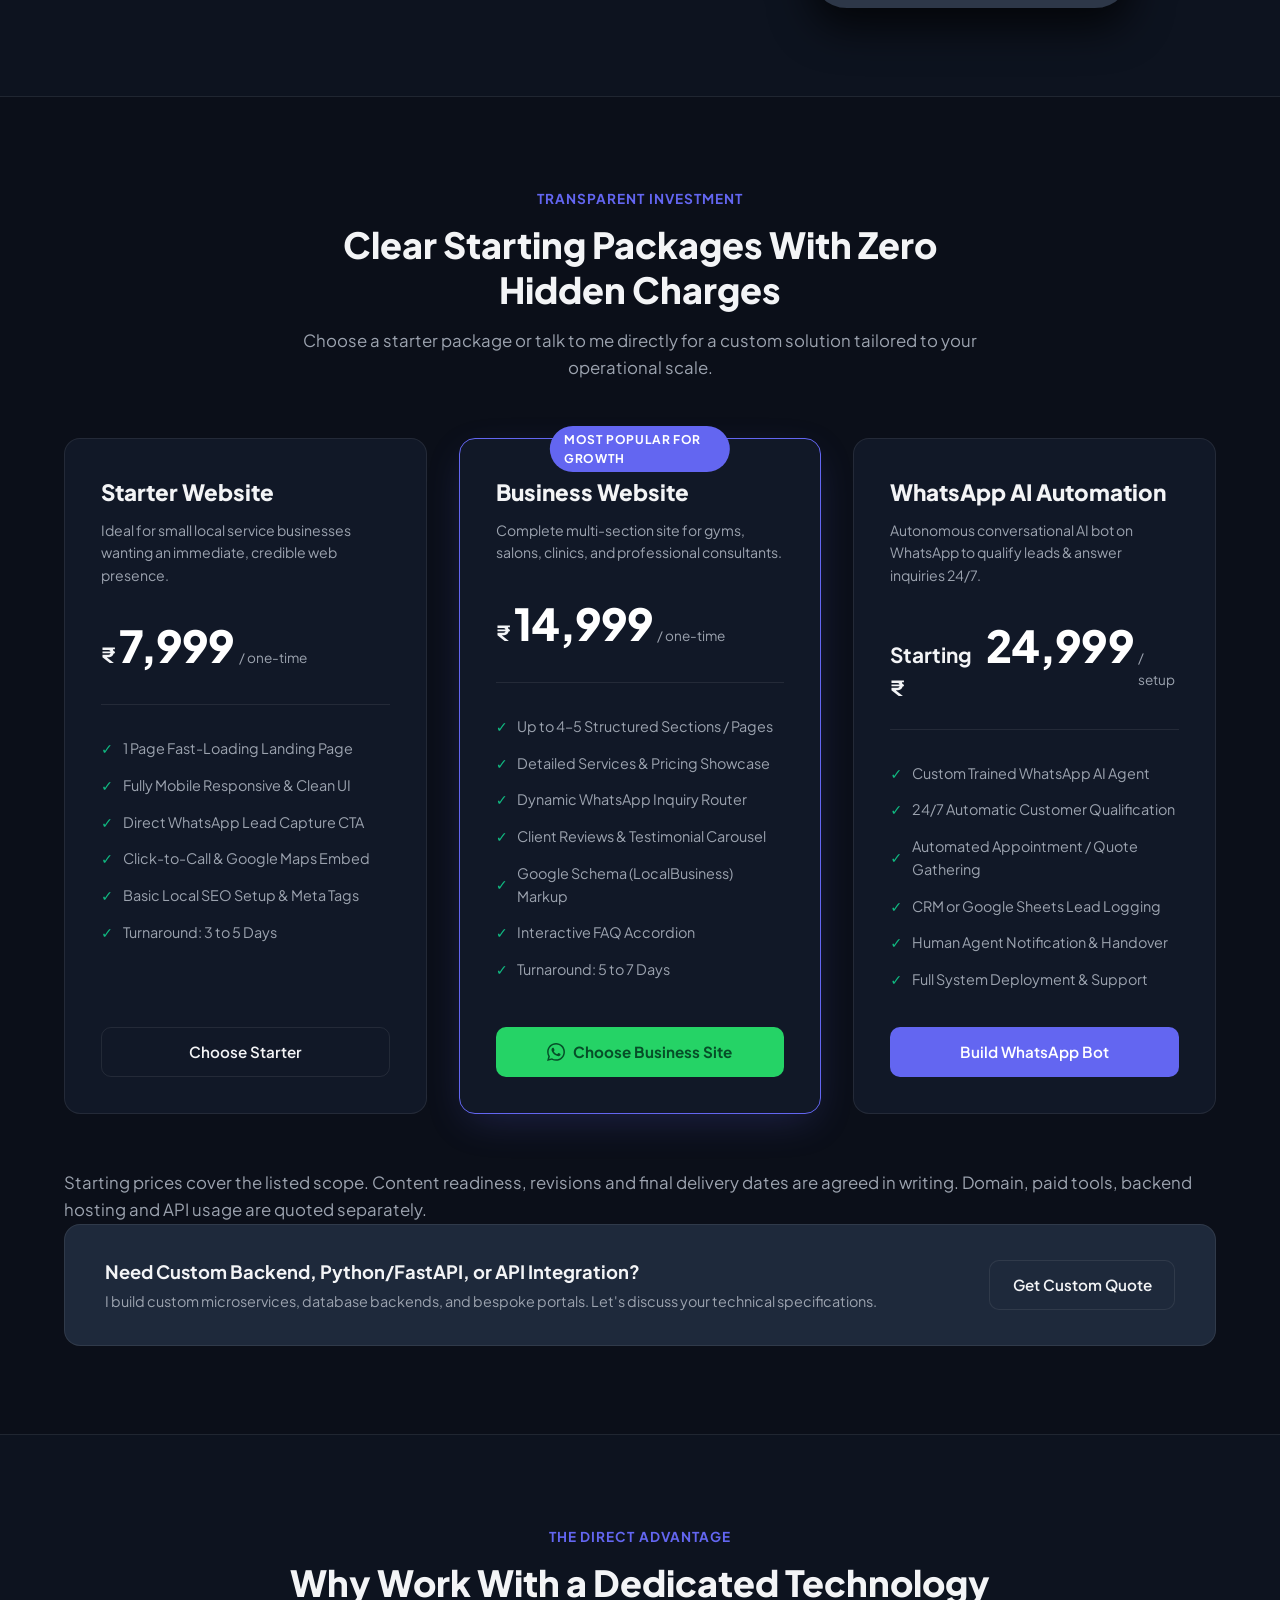
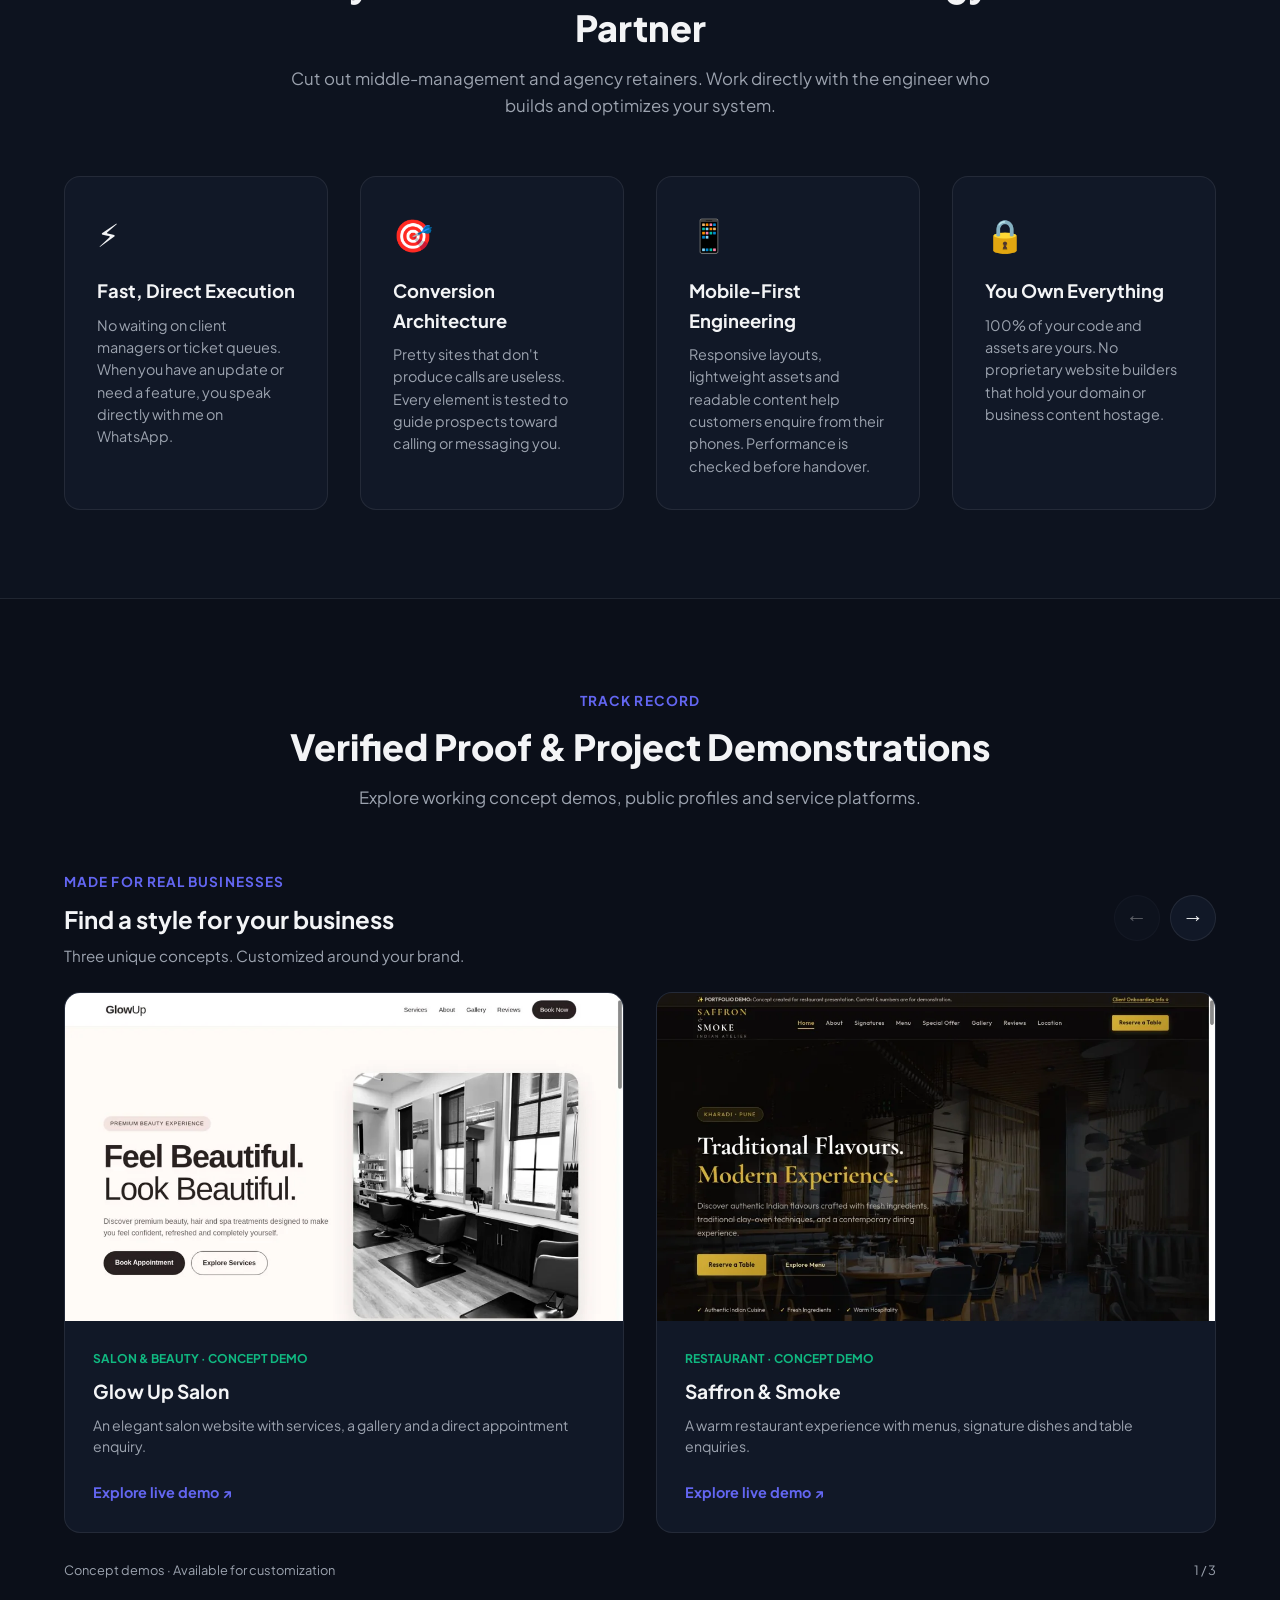
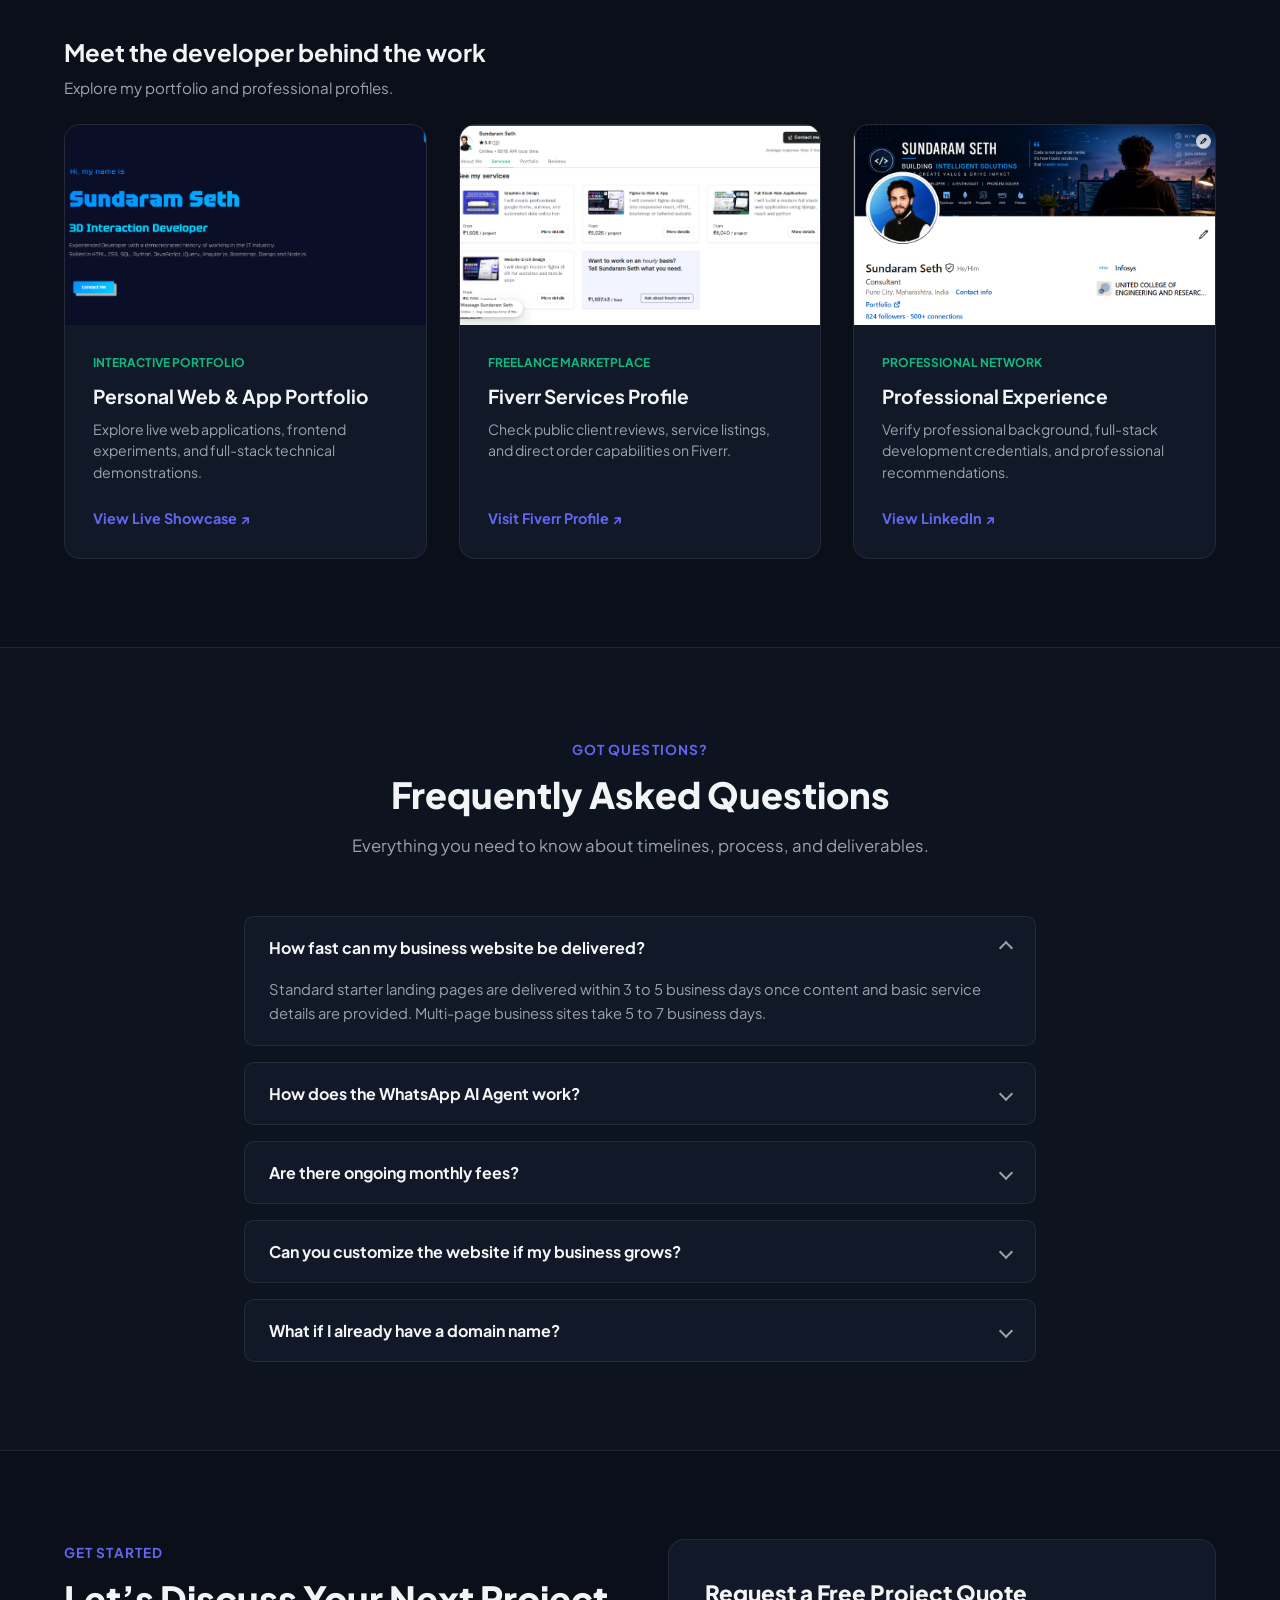
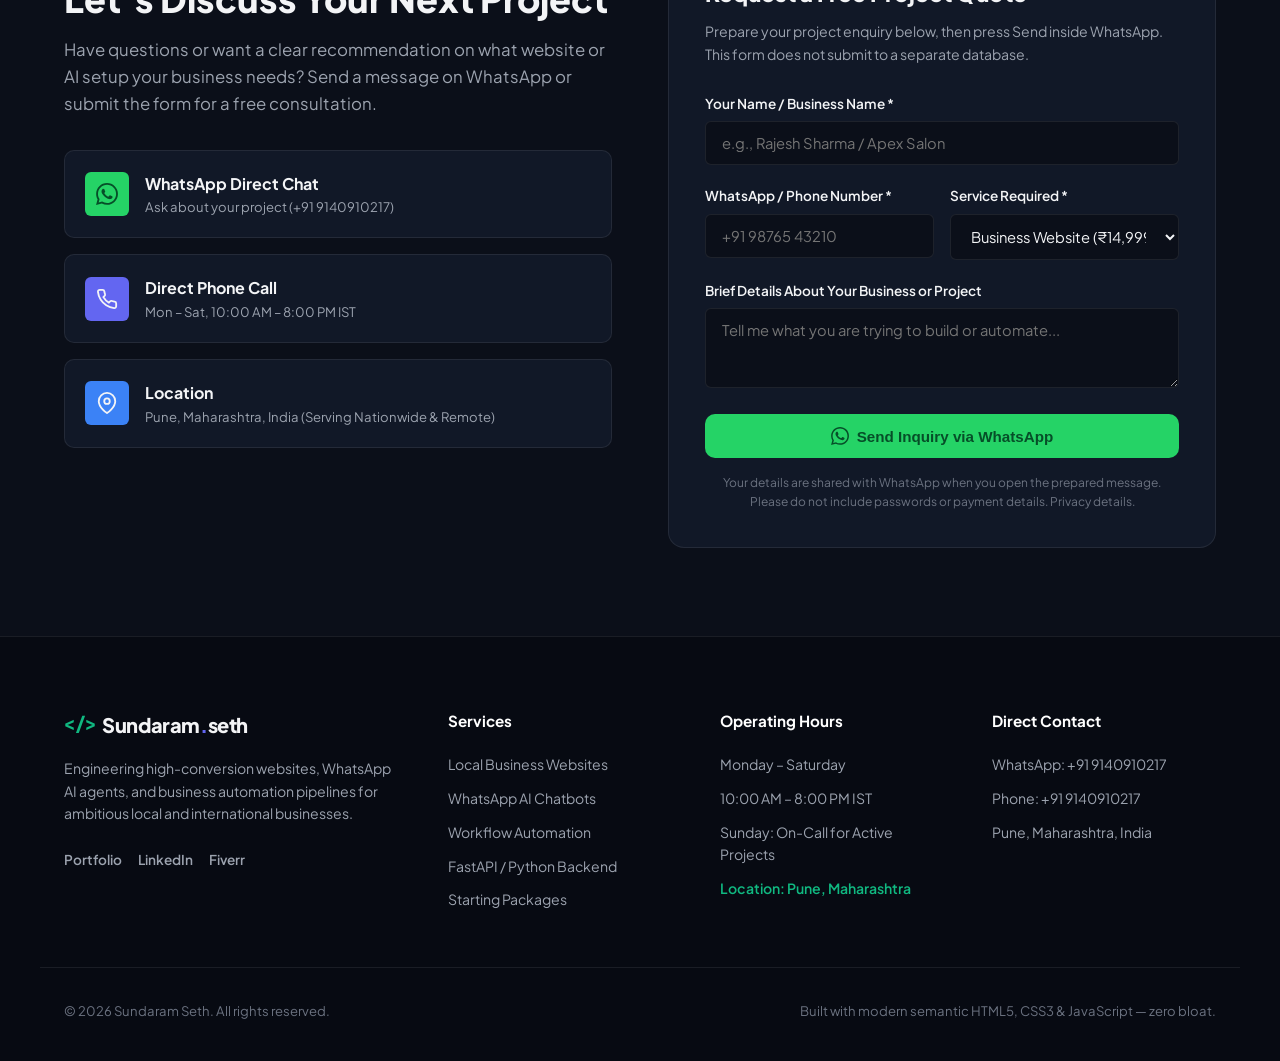
==== commit 215ed139: "Show business demos as matching preview cards in a responsive carousel" ====
--- a/index.html
+++ b/index.html
@@ -562,7 +562,8 @@
           </p>
         </div>
 
-        <div class="custom-pricing-banner"><div><h3>Explore working website demos</h3><p>Concept demos, available for customization to your business.</p><p><a href="https://glowupsaloon.vercel.app/" target="_blank" rel="noopener noreferrer">Salon demo ↗</a> · <a href="https://saffron-and-smoke-self.vercel.app/" target="_blank" rel="noopener noreferrer">Restaurant demo ↗</a> · <a href="https://smilecraft-dental-studio-smoky.vercel.app/" target="_blank" rel="noopener noreferrer">Dental demo ↗</a></p></div></div>
+        <div class="project-showcase" role="region" aria-label="Website project showcase"><div class="project-toolbar"><div><span class="section-subtitle">Made for real businesses</span><h3>Find a style for your business</h3><p>Three unique concepts. Customized around your brand.</p></div><div class="project-controls"><button type="button" id="projectPrev" aria-label="Previous project" aria-controls="projectTrack">←</button><button type="button" id="projectNext" aria-label="Next project" aria-controls="projectTrack">→</button></div></div><div class="project-track" id="projectTrack" tabindex="0" aria-label="Project cards; swipe or use arrow keys"><article class="portfolio-card project-card"><div class="portfolio-media"><img src="img/project-salon.webp" alt="Glow Up Salon website preview" width="1000" height="685" loading="lazy"></div><div class="portfolio-details"><span class="portfolio-tag">Salon & beauty · Concept demo</span><h3>Glow Up Salon</h3><p>An elegant salon website with services, a gallery and a direct appointment enquiry.</p><a href="https://glowupsaloon.vercel.app/" target="_blank" rel="noopener noreferrer" class="portfolio-link">Explore live demo ↗</a></div></article><article class="portfolio-card project-card"><div class="portfolio-media"><img src="img/project-restaurant.webp" alt="Saffron & Smoke website preview" width="1000" height="685" loading="lazy"></div><div class="portfolio-details"><span class="portfolio-tag">Restaurant · Concept demo</span><h3>Saffron & Smoke</h3><p>A warm restaurant experience with menus, signature dishes and table enquiries.</p><a href="https://saffron-and-smoke-self.vercel.app/" target="_blank" rel="noopener noreferrer" class="portfolio-link">Explore live demo ↗</a></div></article><article class="portfolio-card project-card"><div class="portfolio-media"><img src="img/project-dental.webp" alt="SmileCraft Dental website preview" width="1000" height="685" loading="lazy"></div><div class="portfolio-details"><span class="portfolio-tag">Healthcare · Concept demo</span><h3>SmileCraft Dental</h3><p>A clear, reassuring clinic website with treatments and appointment enquiries.</p><a href="https://smilecraft-dental-studio-smoky.vercel.app/" target="_blank" rel="noopener noreferrer" class="portfolio-link">Explore live demo ↗</a></div></article></div><p class="project-caption">Concept demos · Available for customization <span id="projectPosition" aria-live="polite">1 / 3</span></p></div>
+        <div class="profile-heading"><h3>Meet the developer behind the work</h3><p>Explore my portfolio and professional profiles.</p></div>
         <div class="portfolio-grid">
           <div class="portfolio-card">
             <div class="portfolio-media">
--- a/css/styles.css
+++ b/css/styles.css
@@ -1420,4 +1420,23 @@
     gap: 0.5rem;
     text-align: center;
   }
-}+}
+/* Business project carousel */
+.project-showcase{margin-bottom:3.5rem;min-width:0}
+.project-toolbar{display:flex;align-items:center;justify-content:space-between;gap:1.5rem;margin-bottom:1.5rem}
+.project-toolbar h3,.profile-heading h3{font-size:1.5rem;line-height:1.3;margin-bottom:.5rem}
+.project-toolbar p,.profile-heading p{color:var(--text-muted);font-size:.95rem}
+.project-controls{display:flex;gap:.65rem;flex-shrink:0}
+.project-controls button{width:46px;height:46px;border:1px solid var(--border-subtle);background:var(--bg-surface);color:var(--text-primary);border-radius:50%;font-size:1.35rem;cursor:pointer}
+.project-controls button:hover{border-color:var(--accent-emerald);color:var(--accent-emerald)}
+.project-controls button:disabled{opacity:.35;cursor:default}
+.project-controls button:focus-visible,.project-track:focus-visible{outline:2px solid var(--accent-emerald);outline-offset:4px}
+.project-track{display:flex;gap:2rem;overflow-x:auto;scroll-snap-type:x mandatory;scroll-behavior:smooth;overscroll-behavior-x:contain;padding-bottom:1rem;scrollbar-width:thin;scrollbar-color:var(--accent-emerald) var(--bg-surface)}
+.project-card{flex:0 0 calc((100% - 2rem)/2);scroll-snap-align:start;min-width:0;transition:border-color .2s}
+.project-card:hover{border-color:var(--accent-emerald)}
+.project-card .portfolio-media{height:auto;aspect-ratio:1.7;background:#1e293b}
+.project-card .portfolio-media img{object-position:top}
+.project-caption{display:flex;justify-content:space-between;gap:1rem;color:var(--text-muted);font-size:.8rem;margin-top:.7rem}
+.profile-heading{margin-bottom:1.5rem}
+@media(max-width:640px){.project-card{flex-basis:90%}.project-track{gap:1rem}.project-toolbar{align-items:flex-end}.project-toolbar h3{font-size:1.25rem}.project-toolbar .section-subtitle{font-size:.65rem}.project-controls button{width:38px;height:38px}.project-caption{font-size:.72rem}.portfolio-grid{grid-template-columns:1fr}}
+@media(prefers-reduced-motion:reduce){.project-track{scroll-behavior:auto}}
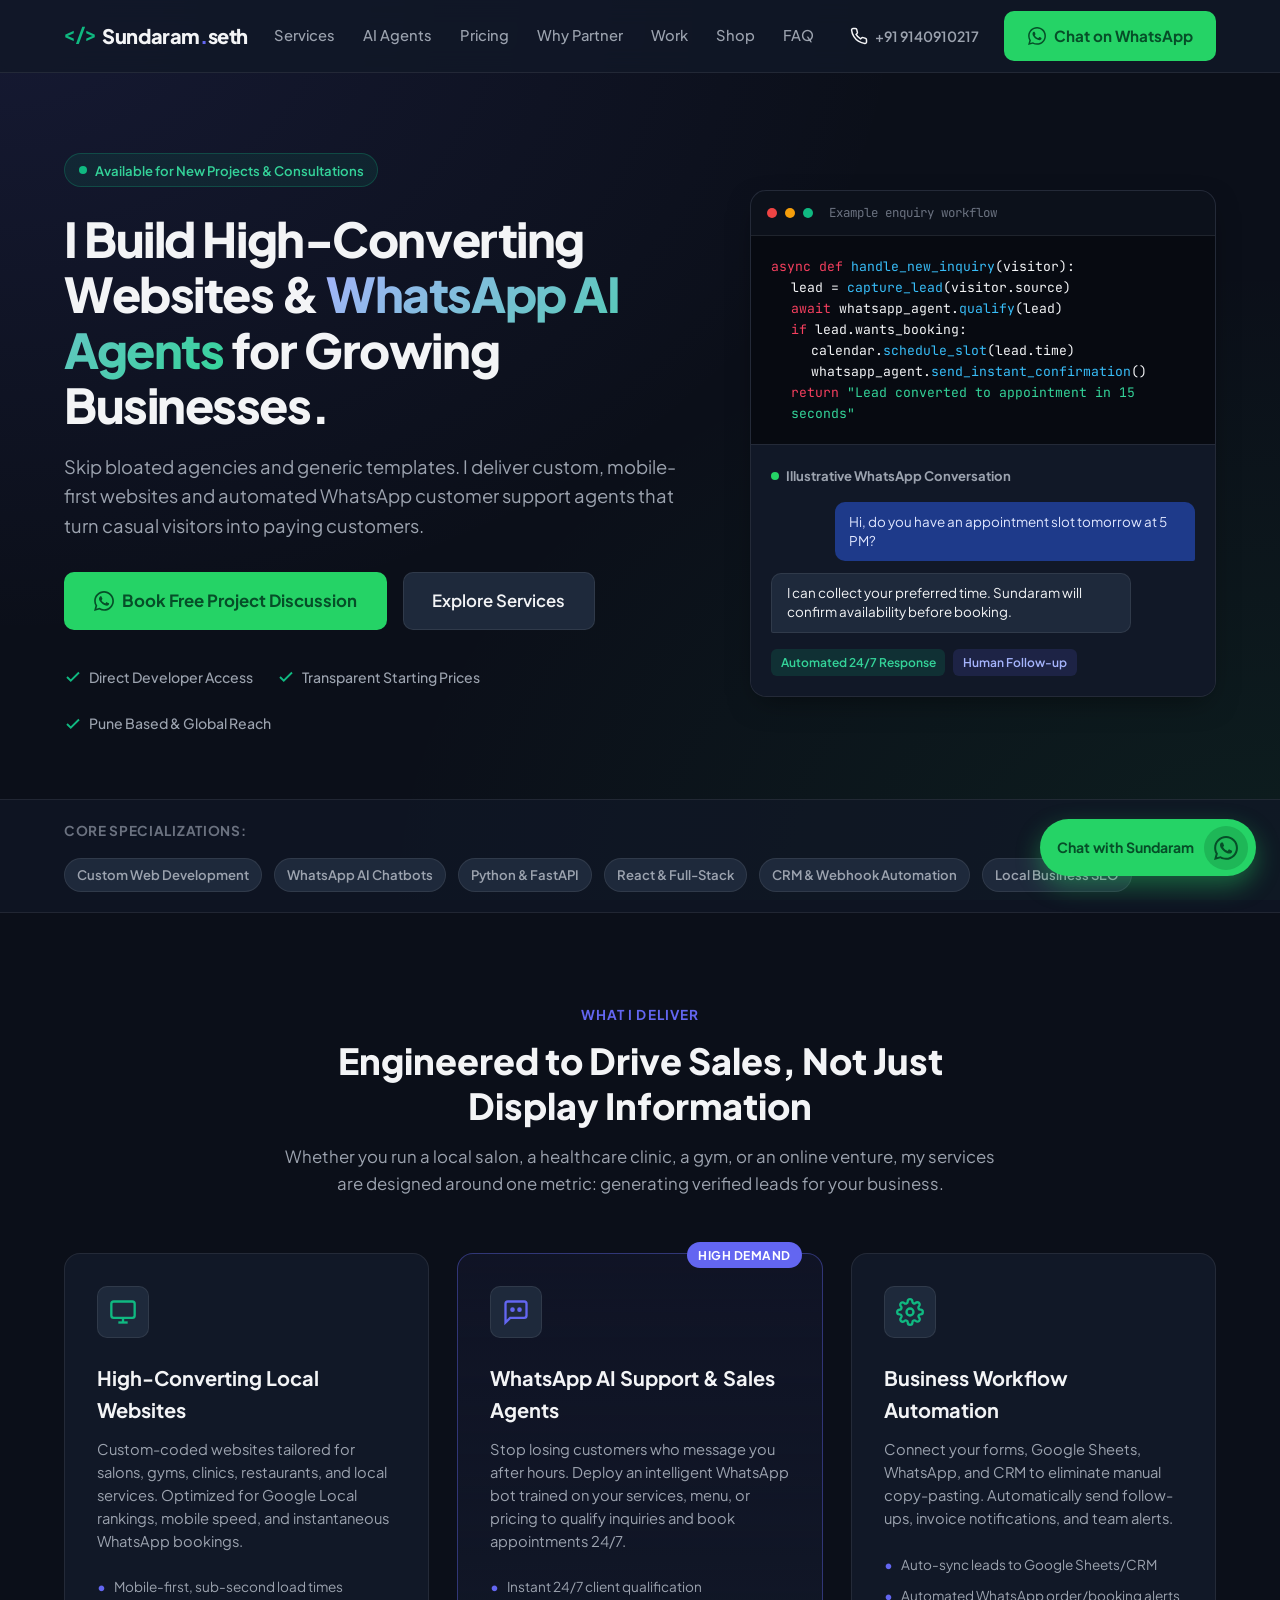
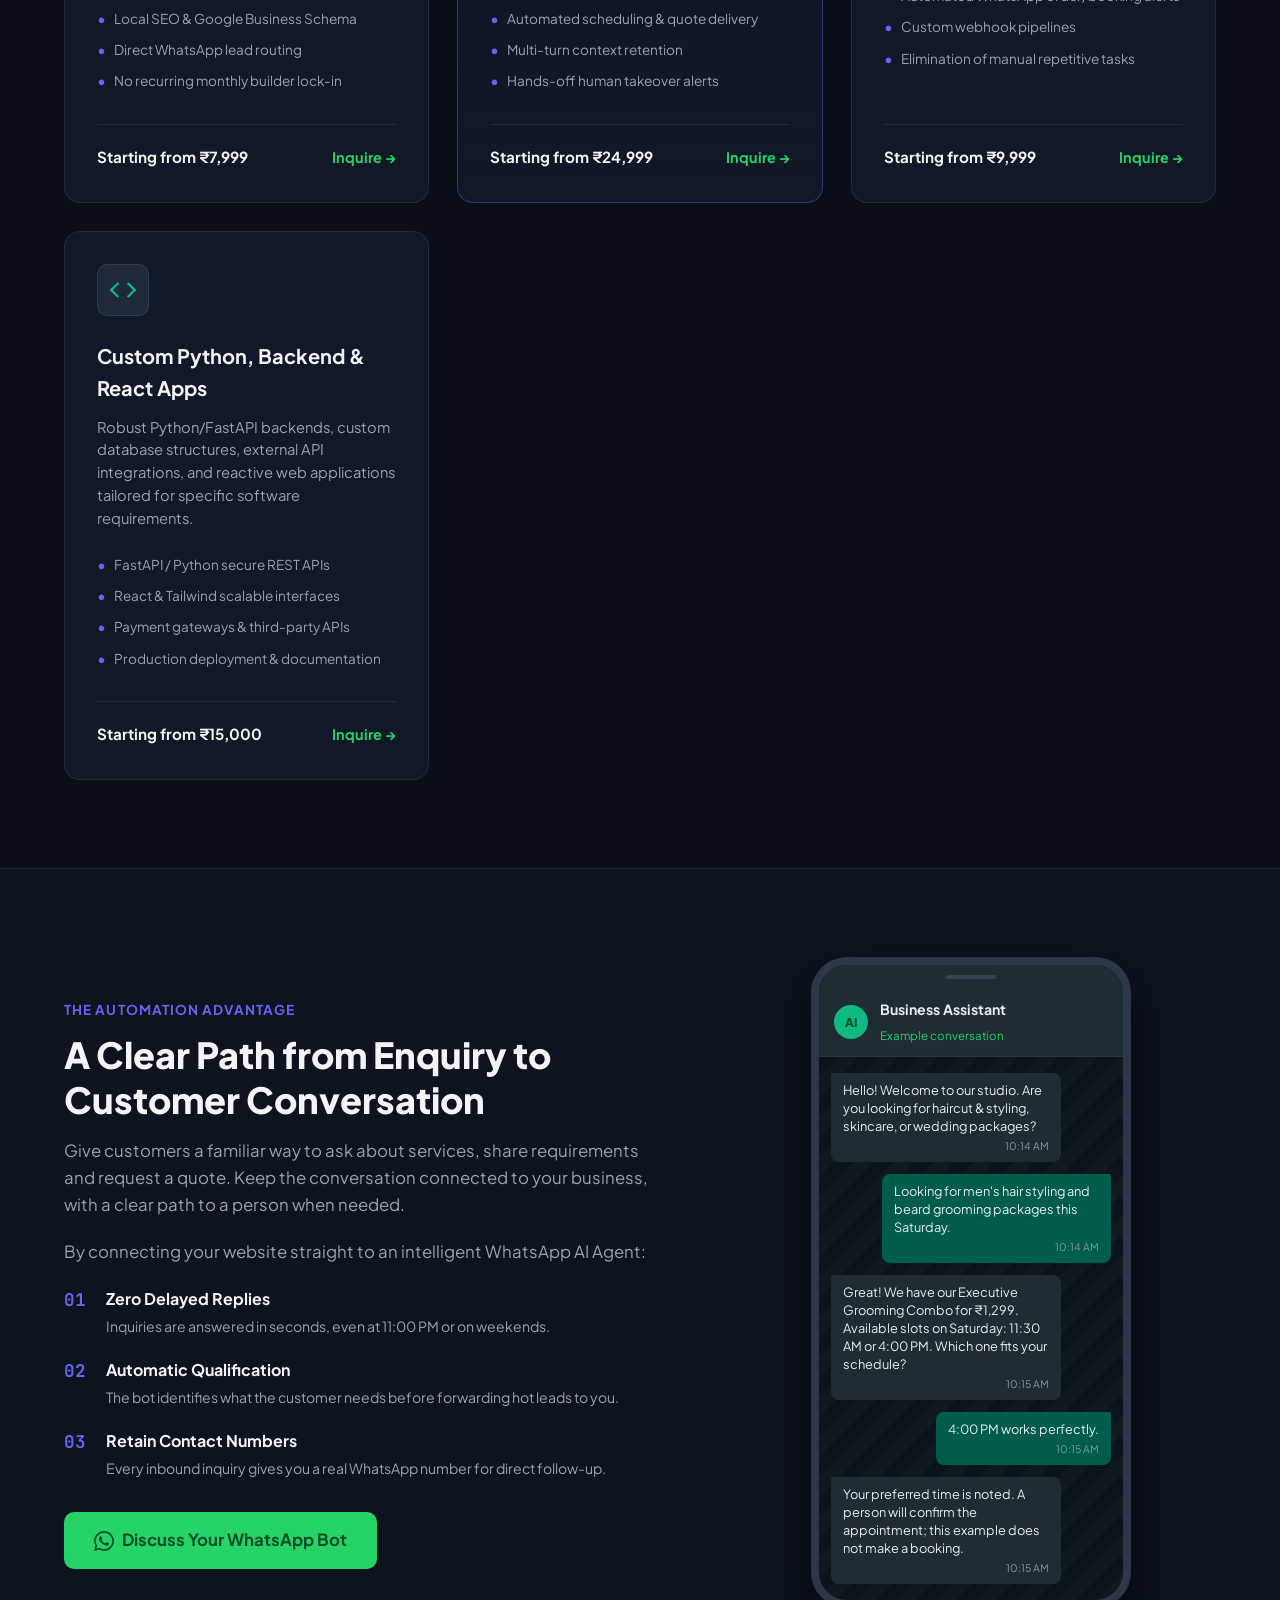
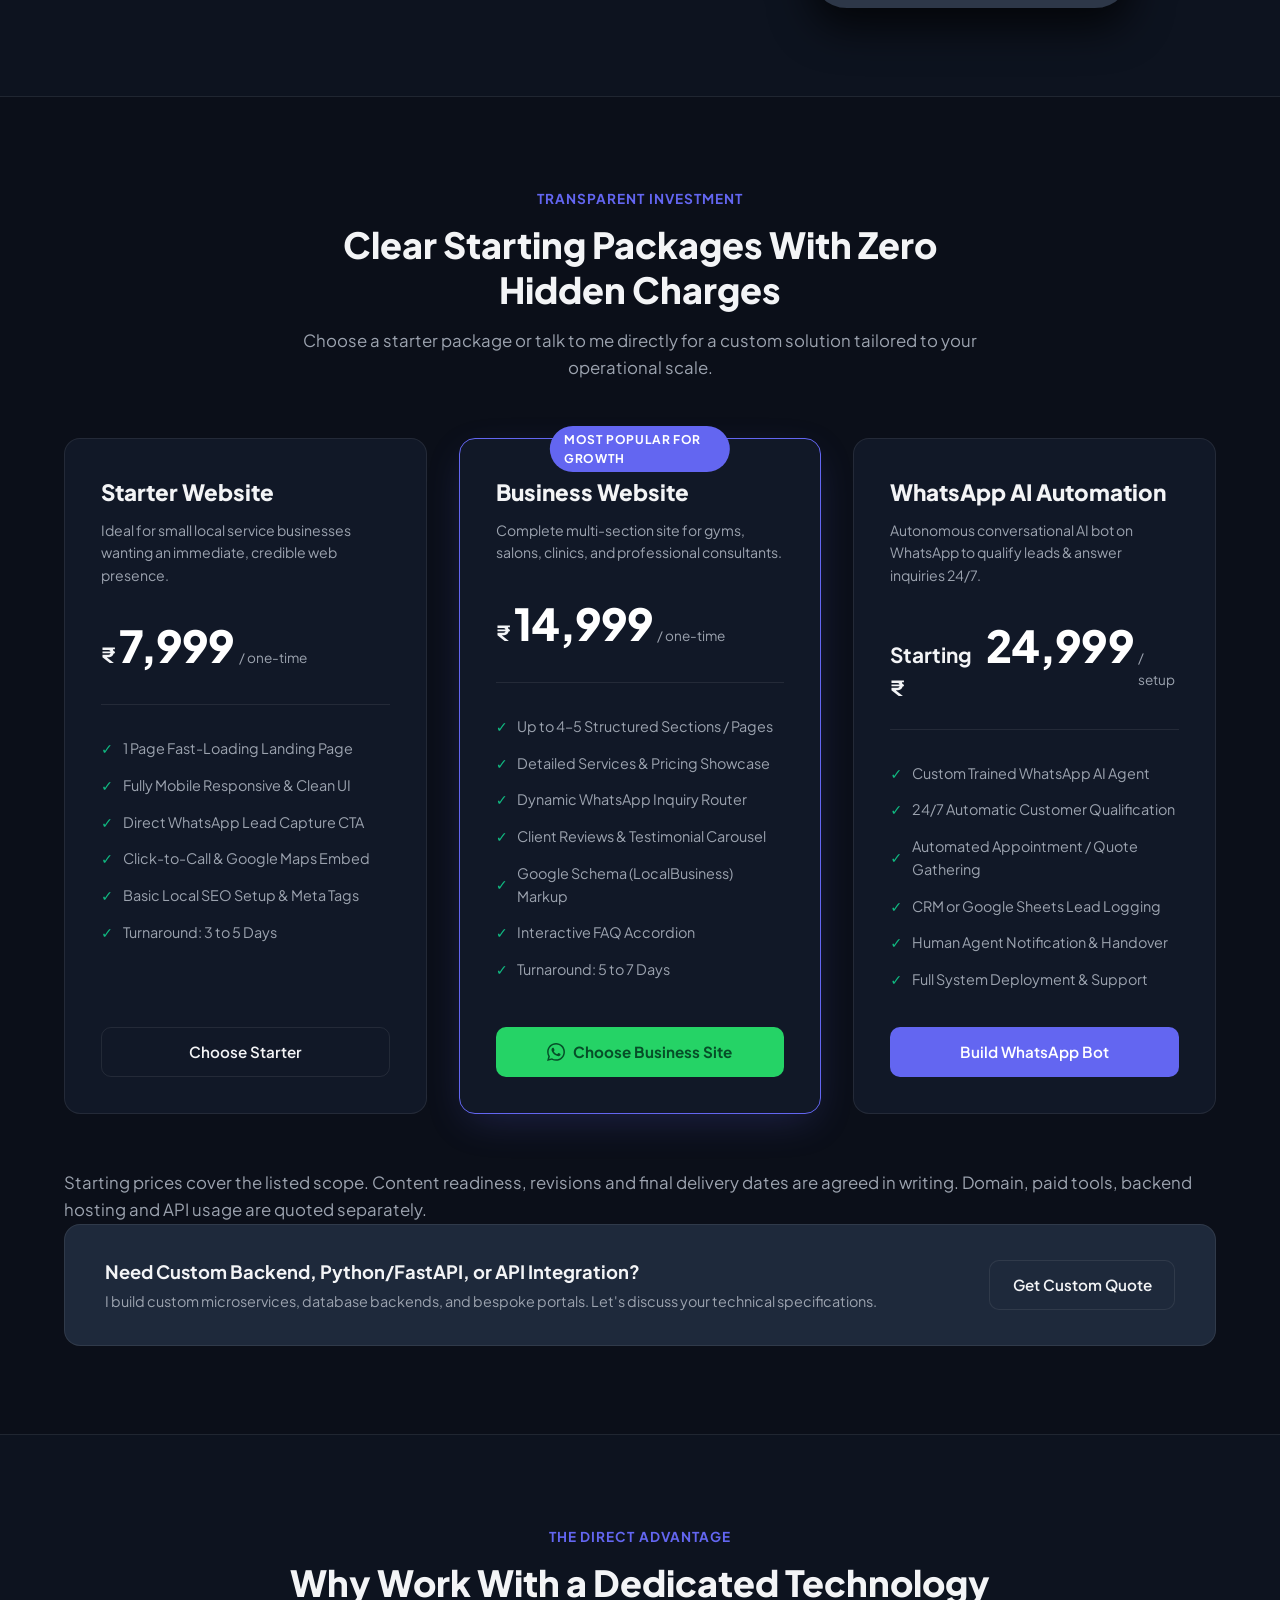
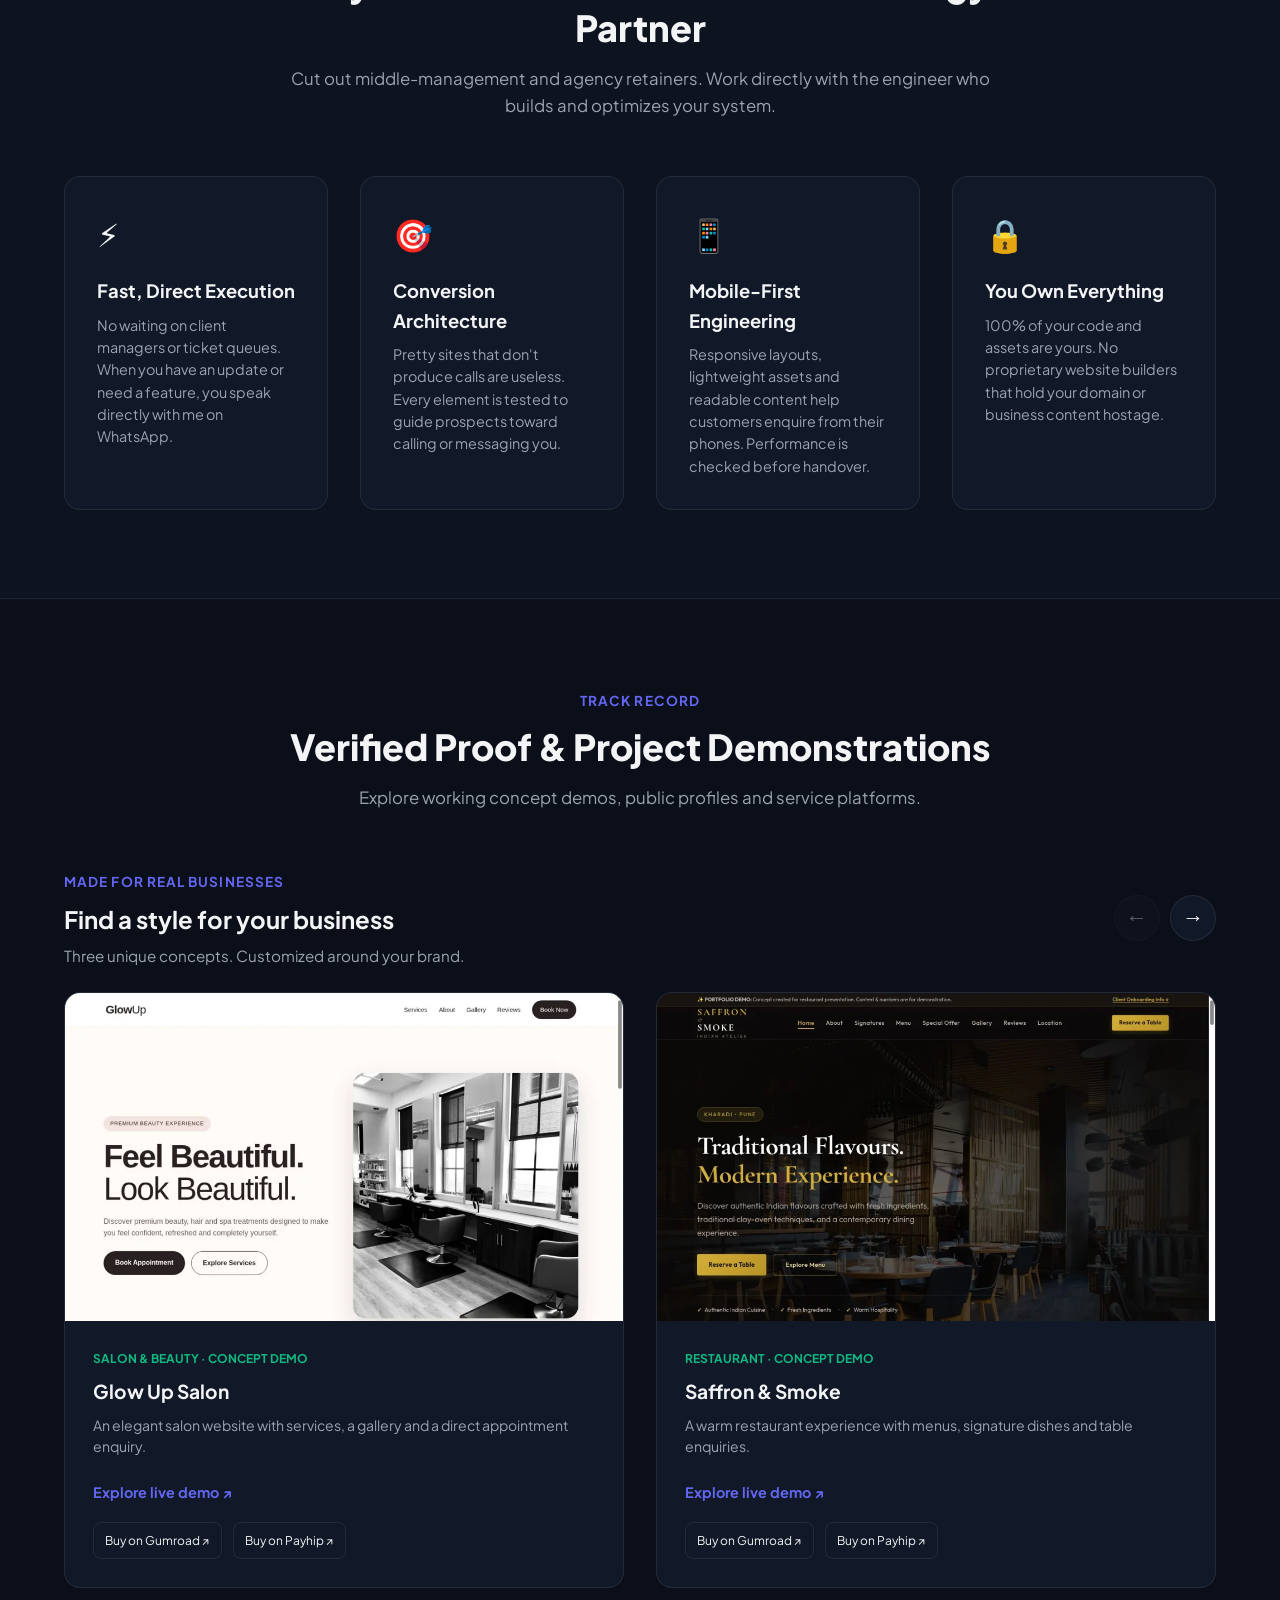
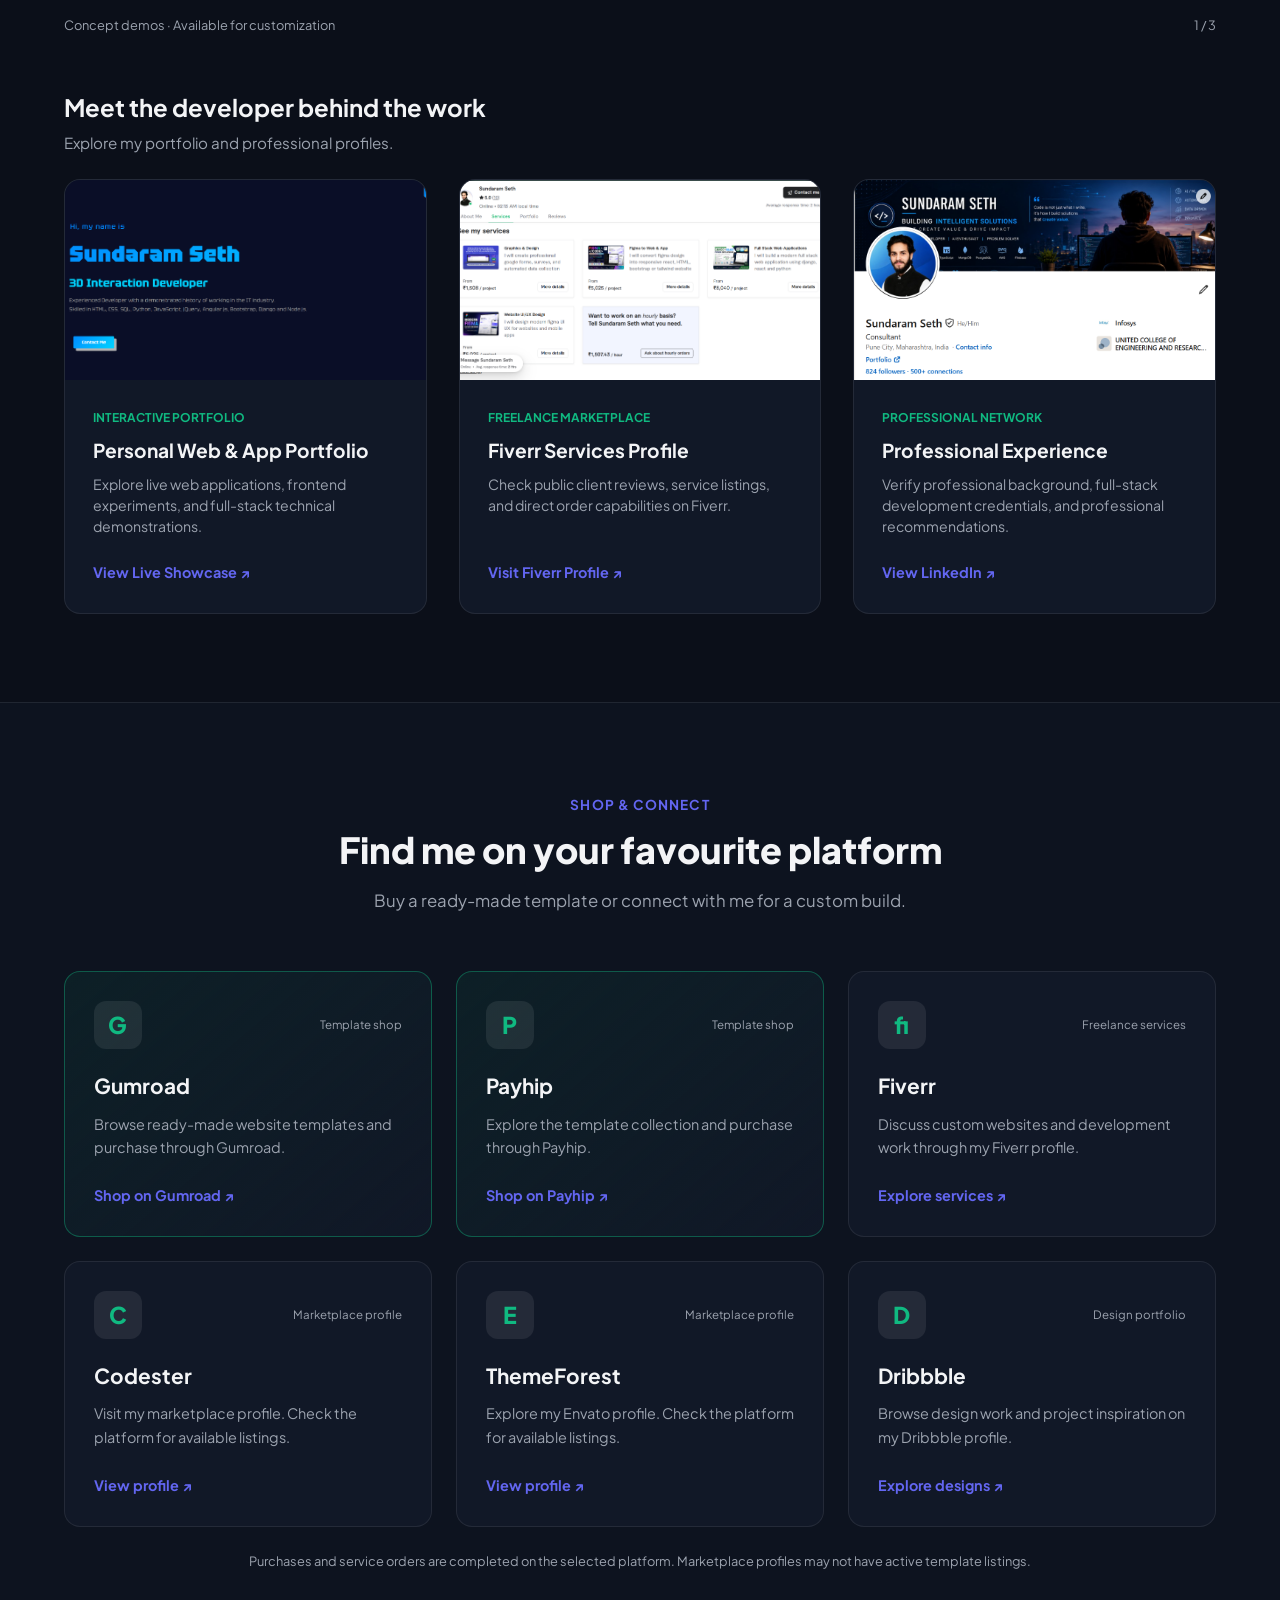
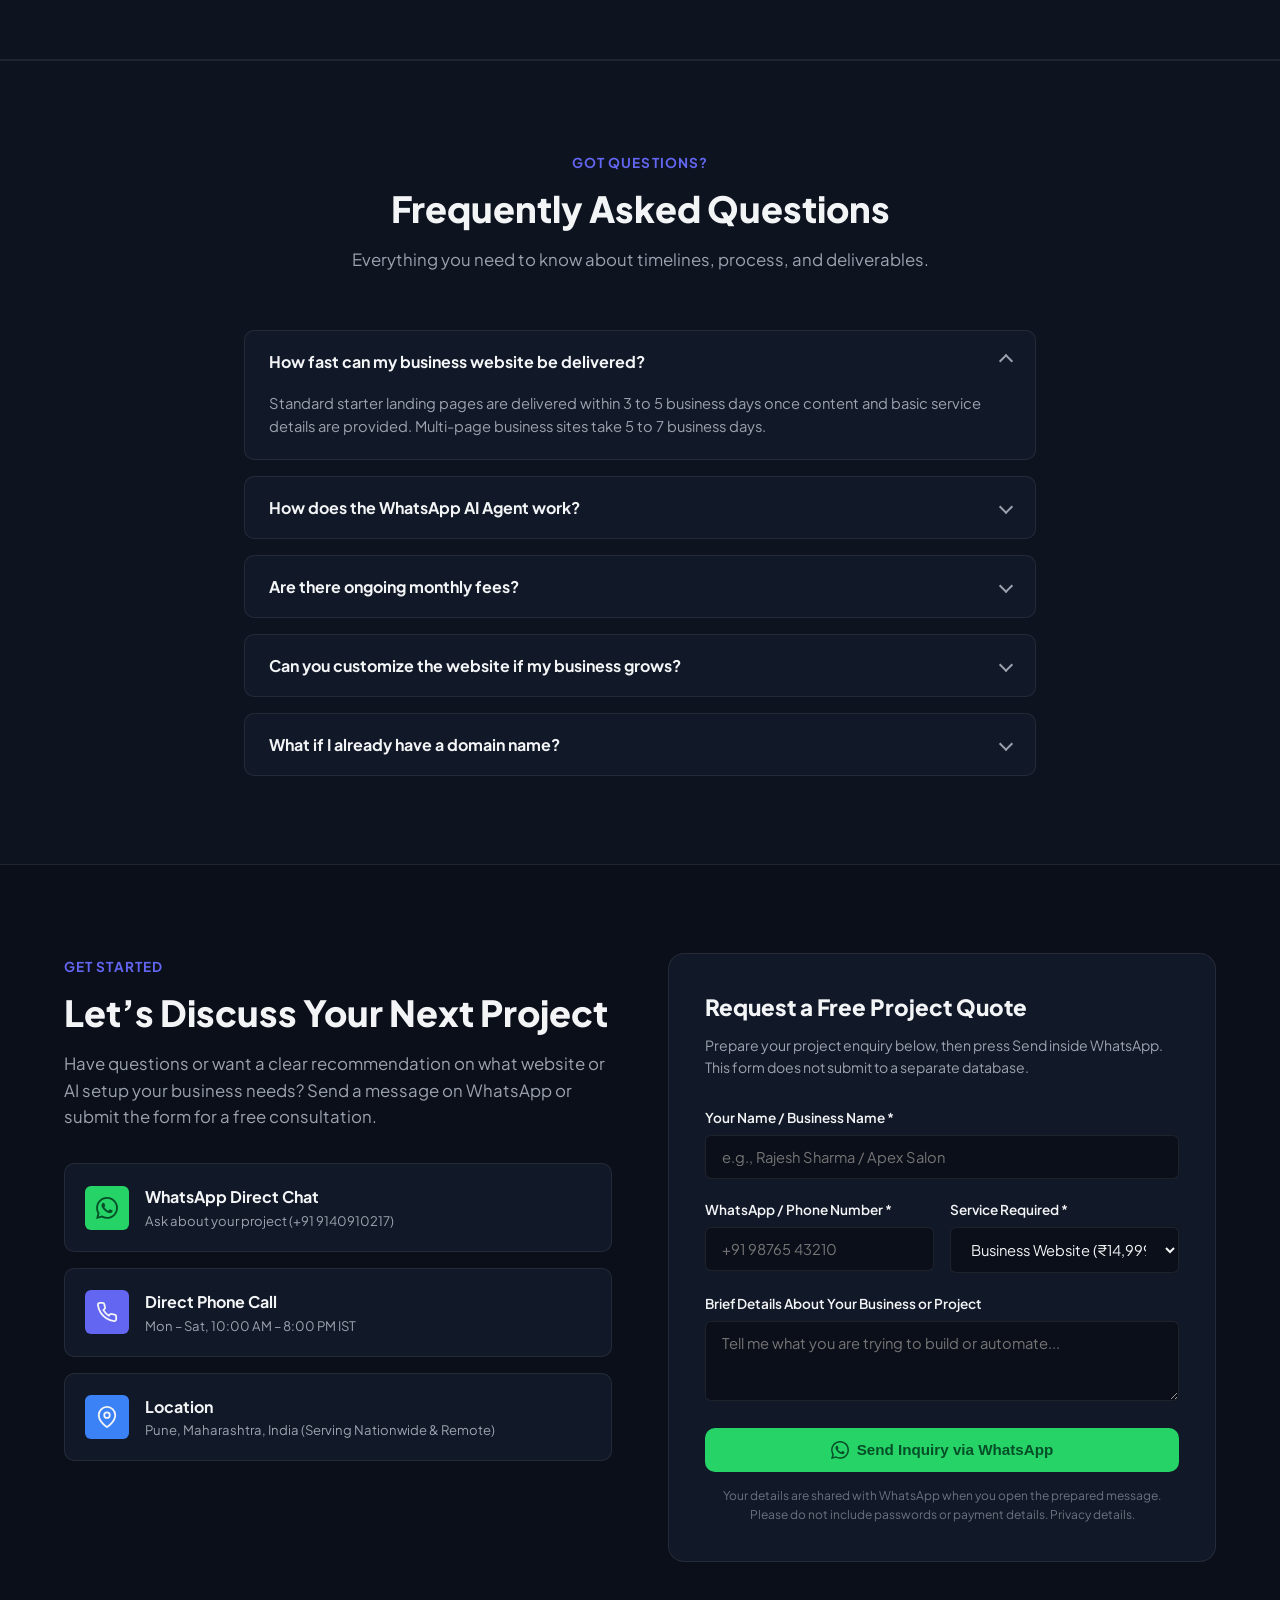
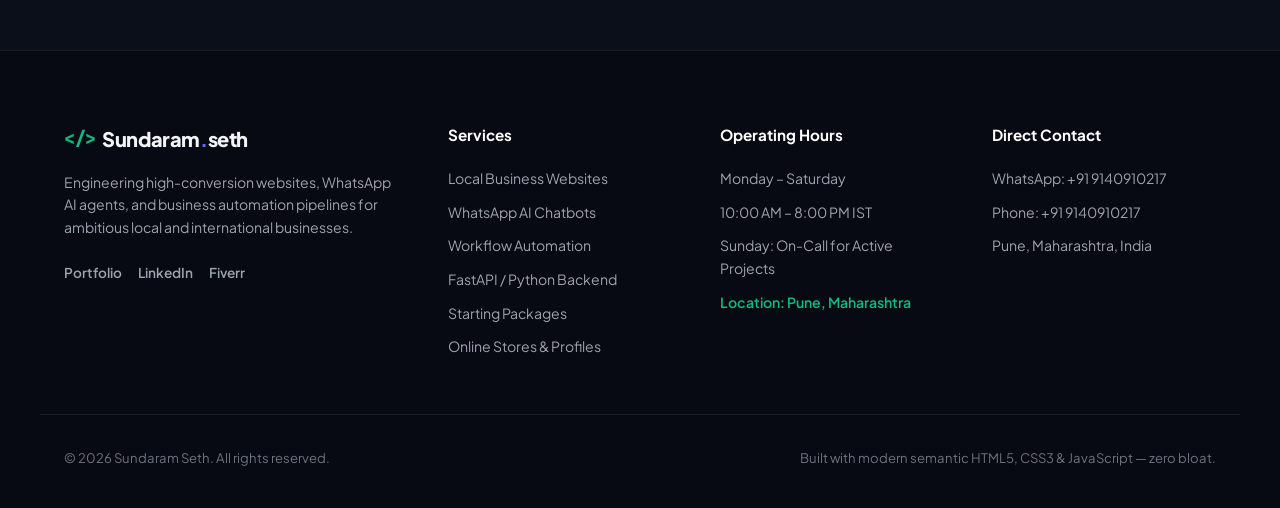
==== commit 7b2674ad: "Add online stores, marketplace profiles and direct template purchase links" ====
--- a/index.html
+++ b/index.html
@@ -92,6 +92,7 @@
         <a href="#pricing" class="nav-link">Pricing</a>
         <a href="#why-me" class="nav-link">Why Partner</a>
         <a href="#portfolio" class="nav-link">Work</a>
+        <a href="#stores" class="nav-link">Shop</a>
         <a href="#faq" class="nav-link">FAQ</a>
       </nav>
 
@@ -118,6 +119,7 @@
         <a href="#pricing" class="mobile-nav-link">Transparent Pricing</a>
         <a href="#why-me" class="mobile-nav-link">Why Work With Me</a>
         <a href="#portfolio" class="mobile-nav-link">Selected Work</a>
+        <a href="#stores" class="mobile-nav-link">Shop Templates</a>
         <a href="#faq" class="mobile-nav-link">Frequently Asked Questions</a>
         <a href="#contact" class="mobile-nav-link">Contact & Quote</a>
       </nav>
@@ -562,7 +564,7 @@
           </p>
         </div>
 
-        <div class="project-showcase" role="region" aria-label="Website project showcase"><div class="project-toolbar"><div><span class="section-subtitle">Made for real businesses</span><h3>Find a style for your business</h3><p>Three unique concepts. Customized around your brand.</p></div><div class="project-controls"><button type="button" id="projectPrev" aria-label="Previous project" aria-controls="projectTrack">←</button><button type="button" id="projectNext" aria-label="Next project" aria-controls="projectTrack">→</button></div></div><div class="project-track" id="projectTrack" tabindex="0" aria-label="Project cards; swipe or use arrow keys"><article class="portfolio-card project-card"><div class="portfolio-media"><img src="img/project-salon.webp" alt="Glow Up Salon website preview" width="1000" height="685" loading="lazy"></div><div class="portfolio-details"><span class="portfolio-tag">Salon & beauty · Concept demo</span><h3>Glow Up Salon</h3><p>An elegant salon website with services, a gallery and a direct appointment enquiry.</p><a href="https://glowupsaloon.vercel.app/" target="_blank" rel="noopener noreferrer" class="portfolio-link">Explore live demo ↗</a></div></article><article class="portfolio-card project-card"><div class="portfolio-media"><img src="img/project-restaurant.webp" alt="Saffron & Smoke website preview" width="1000" height="685" loading="lazy"></div><div class="portfolio-details"><span class="portfolio-tag">Restaurant · Concept demo</span><h3>Saffron & Smoke</h3><p>A warm restaurant experience with menus, signature dishes and table enquiries.</p><a href="https://saffron-and-smoke-self.vercel.app/" target="_blank" rel="noopener noreferrer" class="portfolio-link">Explore live demo ↗</a></div></article><article class="portfolio-card project-card"><div class="portfolio-media"><img src="img/project-dental.webp" alt="SmileCraft Dental website preview" width="1000" height="685" loading="lazy"></div><div class="portfolio-details"><span class="portfolio-tag">Healthcare · Concept demo</span><h3>SmileCraft Dental</h3><p>A clear, reassuring clinic website with treatments and appointment enquiries.</p><a href="https://smilecraft-dental-studio-smoky.vercel.app/" target="_blank" rel="noopener noreferrer" class="portfolio-link">Explore live demo ↗</a></div></article></div><p class="project-caption">Concept demos · Available for customization <span id="projectPosition" aria-live="polite">1 / 3</span></p></div>
+        <div class="project-showcase" role="region" aria-label="Website project showcase"><div class="project-toolbar"><div><span class="section-subtitle">Made for real businesses</span><h3>Find a style for your business</h3><p>Three unique concepts. Customized around your brand.</p></div><div class="project-controls"><button type="button" id="projectPrev" aria-label="Previous project" aria-controls="projectTrack">←</button><button type="button" id="projectNext" aria-label="Next project" aria-controls="projectTrack">→</button></div></div><div class="project-track" id="projectTrack" tabindex="0" aria-label="Project cards; swipe or use arrow keys"><article class="portfolio-card project-card"><div class="portfolio-media"><img src="img/project-salon.webp" alt="Glow Up Salon website preview" width="1000" height="685" loading="lazy"></div><div class="portfolio-details"><span class="portfolio-tag">Salon & beauty · Concept demo</span><h3>Glow Up Salon</h3><p>An elegant salon website with services, a gallery and a direct appointment enquiry.</p><a href="https://glowupsaloon.vercel.app/" target="_blank" rel="noopener noreferrer" class="portfolio-link">Explore live demo ↗</a><div class="template-shop-links" aria-label="Buy this template"><a href="https://sundaramseth.gumroad.com/l/skrtm" target="_blank" rel="noopener noreferrer">Buy on Gumroad ↗</a><a href="https://payhip.com/b/wHa1x" target="_blank" rel="noopener noreferrer">Buy on Payhip ↗</a></div></div></article><article class="portfolio-card project-card"><div class="portfolio-media"><img src="img/project-restaurant.webp" alt="Saffron & Smoke website preview" width="1000" height="685" loading="lazy"></div><div class="portfolio-details"><span class="portfolio-tag">Restaurant · Concept demo</span><h3>Saffron & Smoke</h3><p>A warm restaurant experience with menus, signature dishes and table enquiries.</p><a href="https://saffron-and-smoke-self.vercel.app/" target="_blank" rel="noopener noreferrer" class="portfolio-link">Explore live demo ↗</a><div class="template-shop-links" aria-label="Buy this template"><a href="https://sundaramseth.gumroad.com/l/gneyx" target="_blank" rel="noopener noreferrer">Buy on Gumroad ↗</a><a href="https://payhip.com/b/Jixzf" target="_blank" rel="noopener noreferrer">Buy on Payhip ↗</a></div></div></article><article class="portfolio-card project-card"><div class="portfolio-media"><img src="img/project-dental.webp" alt="SmileCraft Dental website preview" width="1000" height="685" loading="lazy"></div><div class="portfolio-details"><span class="portfolio-tag">Healthcare · Concept demo</span><h3>SmileCraft Dental</h3><p>A clear, reassuring clinic website with treatments and appointment enquiries.</p><a href="https://smilecraft-dental-studio-smoky.vercel.app/" target="_blank" rel="noopener noreferrer" class="portfolio-link">Explore live demo ↗</a><div class="template-shop-links" aria-label="Buy this template"><a href="https://sundaramseth.gumroad.com/l/qhclir" target="_blank" rel="noopener noreferrer">Buy on Gumroad ↗</a><a href="https://payhip.com/b/l7B8u" target="_blank" rel="noopener noreferrer">Buy on Payhip ↗</a></div></div></article></div><p class="project-caption">Concept demos · Available for customization <span id="projectPosition" aria-live="polite">1 / 3</span></p></div>
         <div class="profile-heading"><h3>Meet the developer behind the work</h3><p>Explore my portfolio and professional profiles.</p></div>
         <div class="portfolio-grid">
           <div class="portfolio-card">
@@ -610,6 +612,7 @@
       </div>
     </section>
 
+<section class="section section-dark" id="stores"><div class="container"><div class="section-header"><span class="section-subtitle">Shop & connect</span><h2 class="section-title">Find me on your favourite platform</h2><p class="section-description">Buy a ready-made template or connect with me for a custom build.</p></div><div class="store-grid"><article class="store-card featured"><div class="store-top"><span class="store-mark" aria-hidden="true">G</span><span class="store-type">Template shop</span></div><h3>Gumroad</h3><p>Browse ready-made website templates and purchase through Gumroad.</p><a class="portfolio-link" href="https://sundaramseth.gumroad.com/" target="_blank" rel="noopener noreferrer">Shop on Gumroad ↗</a></article><article class="store-card featured"><div class="store-top"><span class="store-mark" aria-hidden="true">P</span><span class="store-type">Template shop</span></div><h3>Payhip</h3><p>Explore the template collection and purchase through Payhip.</p><a class="portfolio-link" href="https://payhip.com/SundaramSeth" target="_blank" rel="noopener noreferrer">Shop on Payhip ↗</a></article><article class="store-card "><div class="store-top"><span class="store-mark" aria-hidden="true">fi</span><span class="store-type">Freelance services</span></div><h3>Fiverr</h3><p>Discuss custom websites and development work through my Fiverr profile.</p><a class="portfolio-link" href="https://www.fiverr.com/sundaramseth755?public_mode=true" target="_blank" rel="noopener noreferrer">Explore services ↗</a></article><article class="store-card "><div class="store-top"><span class="store-mark" aria-hidden="true">C</span><span class="store-type">Marketplace profile</span></div><h3>Codester</h3><p>Visit my marketplace profile. Check the platform for available listings.</p><a class="portfolio-link" href="https://www.codester.com/3dcoolstuffs/" target="_blank" rel="noopener noreferrer">View profile ↗</a></article><article class="store-card "><div class="store-top"><span class="store-mark" aria-hidden="true">E</span><span class="store-type">Marketplace profile</span></div><h3>ThemeForest</h3><p>Explore my Envato profile. Check the platform for available listings.</p><a class="portfolio-link" href="https://themeforest.net/user/3dcoolstuffs" target="_blank" rel="noopener noreferrer">View profile ↗</a></article><article class="store-card "><div class="store-top"><span class="store-mark" aria-hidden="true">D</span><span class="store-type">Design portfolio</span></div><h3>Dribbble</h3><p>Browse design work and project inspiration on my Dribbble profile.</p><a class="portfolio-link" href="https://dribbble.com/sundaramseth" target="_blank" rel="noopener noreferrer">Explore designs ↗</a></article></div><p class="store-note">Purchases and service orders are completed on the selected platform. Marketplace profiles may not have active template listings.</p></div></section>
     <!-- FAQ Accordion -->
     <section class="section section-dark" id="faq">
       <div class="container max-w-md">
@@ -805,6 +808,7 @@
           <li><a href="#services">Workflow Automation</a></li>
           <li><a href="#services">FastAPI / Python Backend</a></li>
           <li><a href="#pricing">Starting Packages</a></li>
+          <li><a href="#stores">Online Stores & Profiles</a></li>
         </ul>
       </div>
 
--- a/css/styles.css
+++ b/css/styles.css
@@ -1440,3 +1440,16 @@
 .profile-heading{margin-bottom:1.5rem}
 @media(max-width:640px){.project-card{flex-basis:90%}.project-track{gap:1rem}.project-toolbar{align-items:flex-end}.project-toolbar h3{font-size:1.25rem}.project-toolbar .section-subtitle{font-size:.65rem}.project-controls button{width:38px;height:38px}.project-caption{font-size:.72rem}.portfolio-grid{grid-template-columns:1fr}}
 @media(prefers-reduced-motion:reduce){.project-track{scroll-behavior:auto}}
+
+/* Storefront and professional platform links */
+.store-grid{display:grid;grid-template-columns:repeat(3,minmax(0,1fr));gap:1.5rem}
+.store-card{padding:1.8rem;background:var(--bg-surface);border:1px solid var(--border-subtle);border-radius:var(--radius-lg);display:flex;flex-direction:column;min-width:0}
+.store-card.featured{border-color:rgba(16,185,129,.4);background:linear-gradient(140deg,rgba(16,185,129,.08),var(--bg-surface))}
+.store-top{display:flex;justify-content:space-between;align-items:center;gap:.7rem;margin-bottom:1.25rem}
+.store-mark{display:grid;place-items:center;width:48px;height:48px;border-radius:12px;background:rgba(255,255,255,.08);color:var(--accent-emerald);font-size:1.45rem;font-weight:800}
+.store-type{font-size:.72rem;color:var(--text-muted);text-align:right}
+.store-card h3{font-size:1.3rem;margin-bottom:.65rem}.store-card p{font-size:.9rem;line-height:1.65;color:var(--text-muted);margin-bottom:1.5rem;flex-grow:1}
+.store-note{color:var(--text-muted);font-size:.8rem;margin-top:1.5rem;text-align:center}
+.template-shop-links{display:flex;flex-wrap:wrap;gap:.65rem;margin-top:1.1rem}.template-shop-links a{font-size:.75rem;padding:.5rem .7rem;border:1px solid var(--border-subtle);border-radius:8px;color:var(--text-primary)}
+.template-shop-links a:hover{border-color:var(--accent-emerald);color:var(--accent-emerald)}
+@media(max-width:960px){.store-grid{grid-template-columns:repeat(2,minmax(0,1fr))}}@media(max-width:600px){.store-grid{grid-template-columns:1fr}.store-card{padding:1.5rem}}
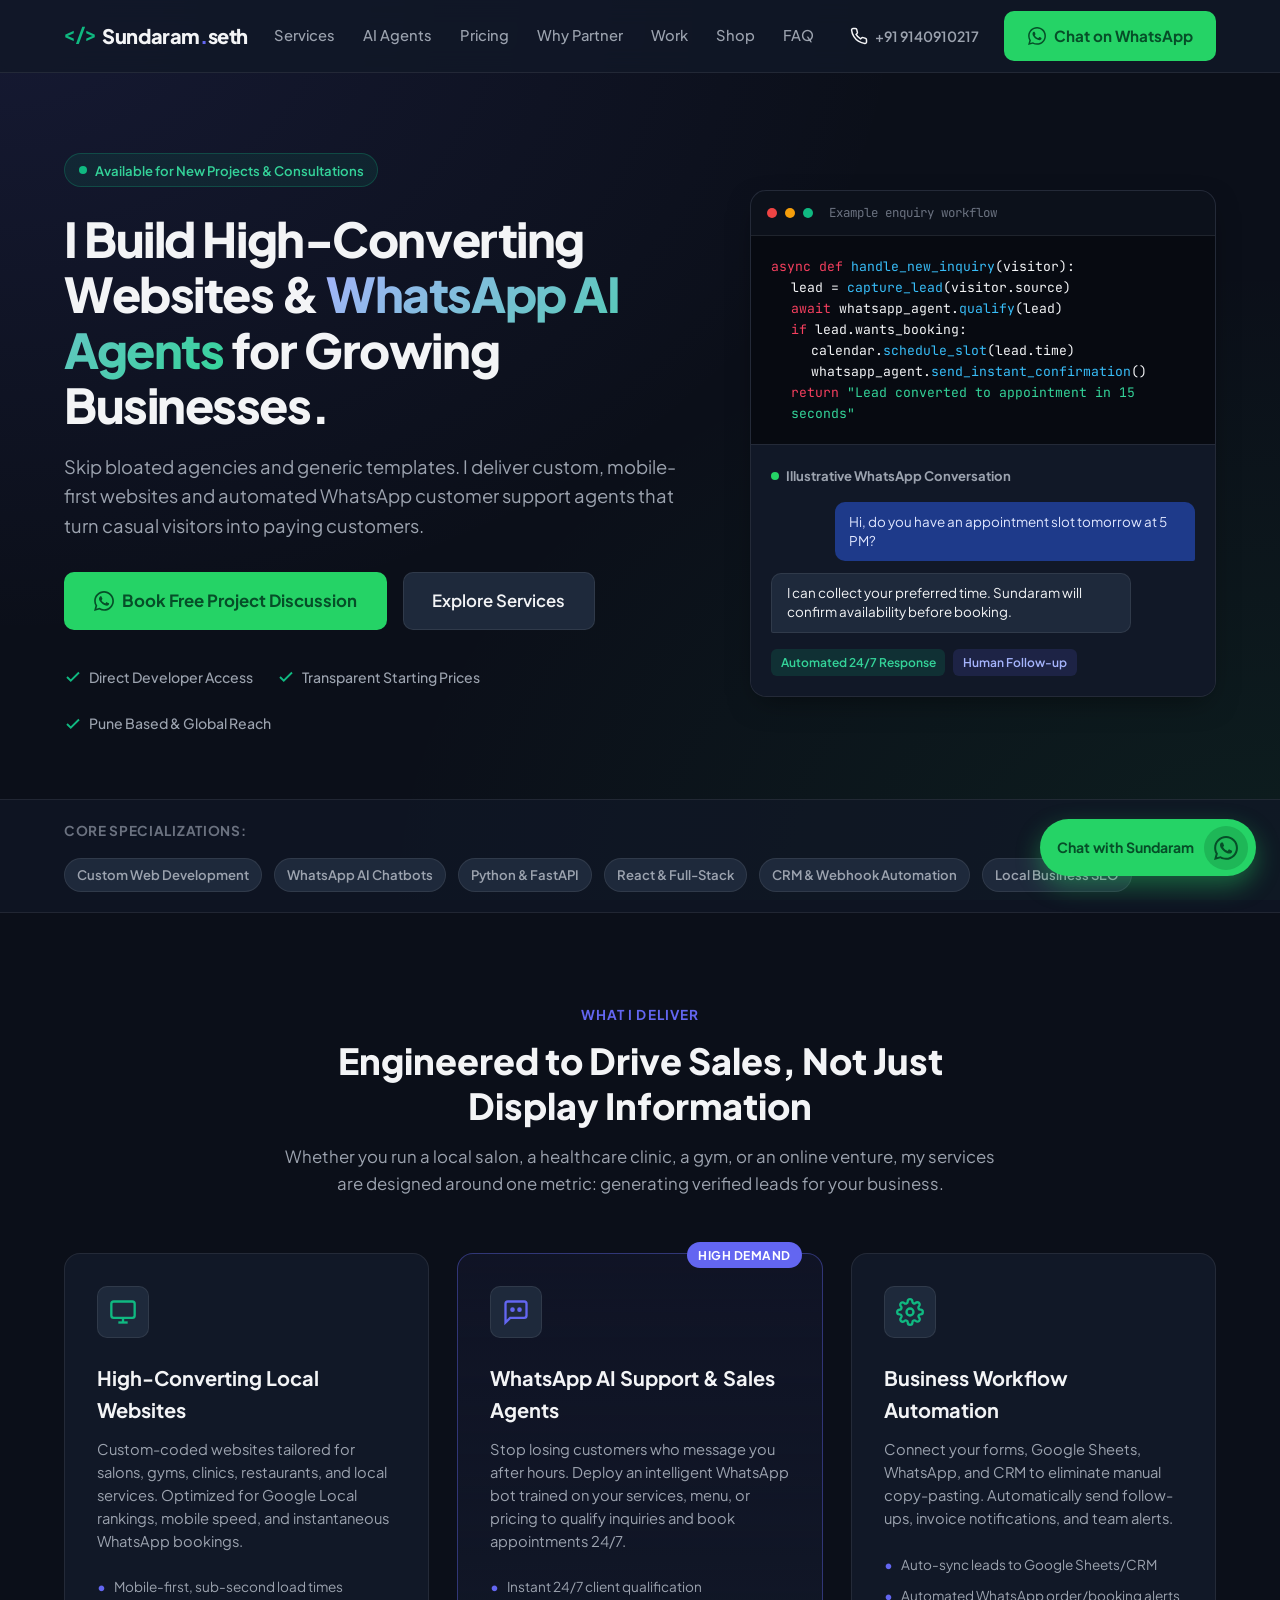
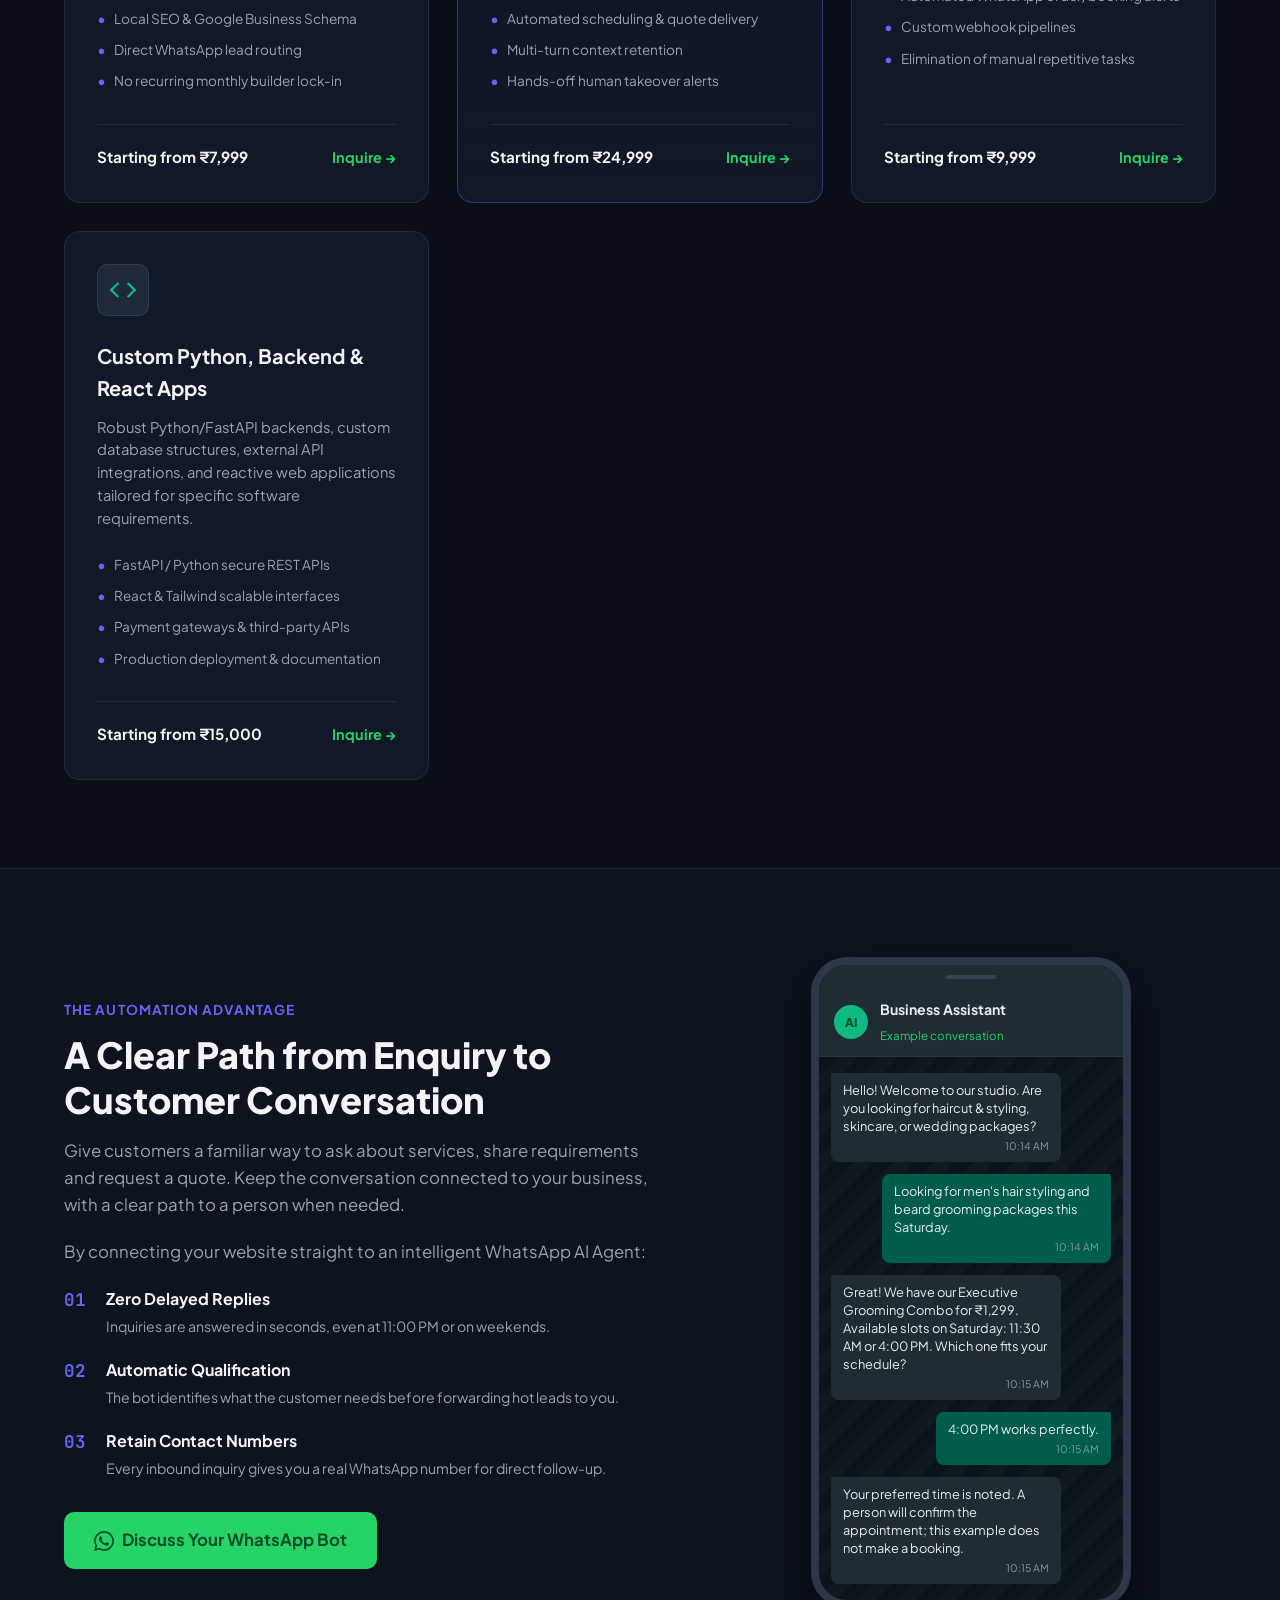
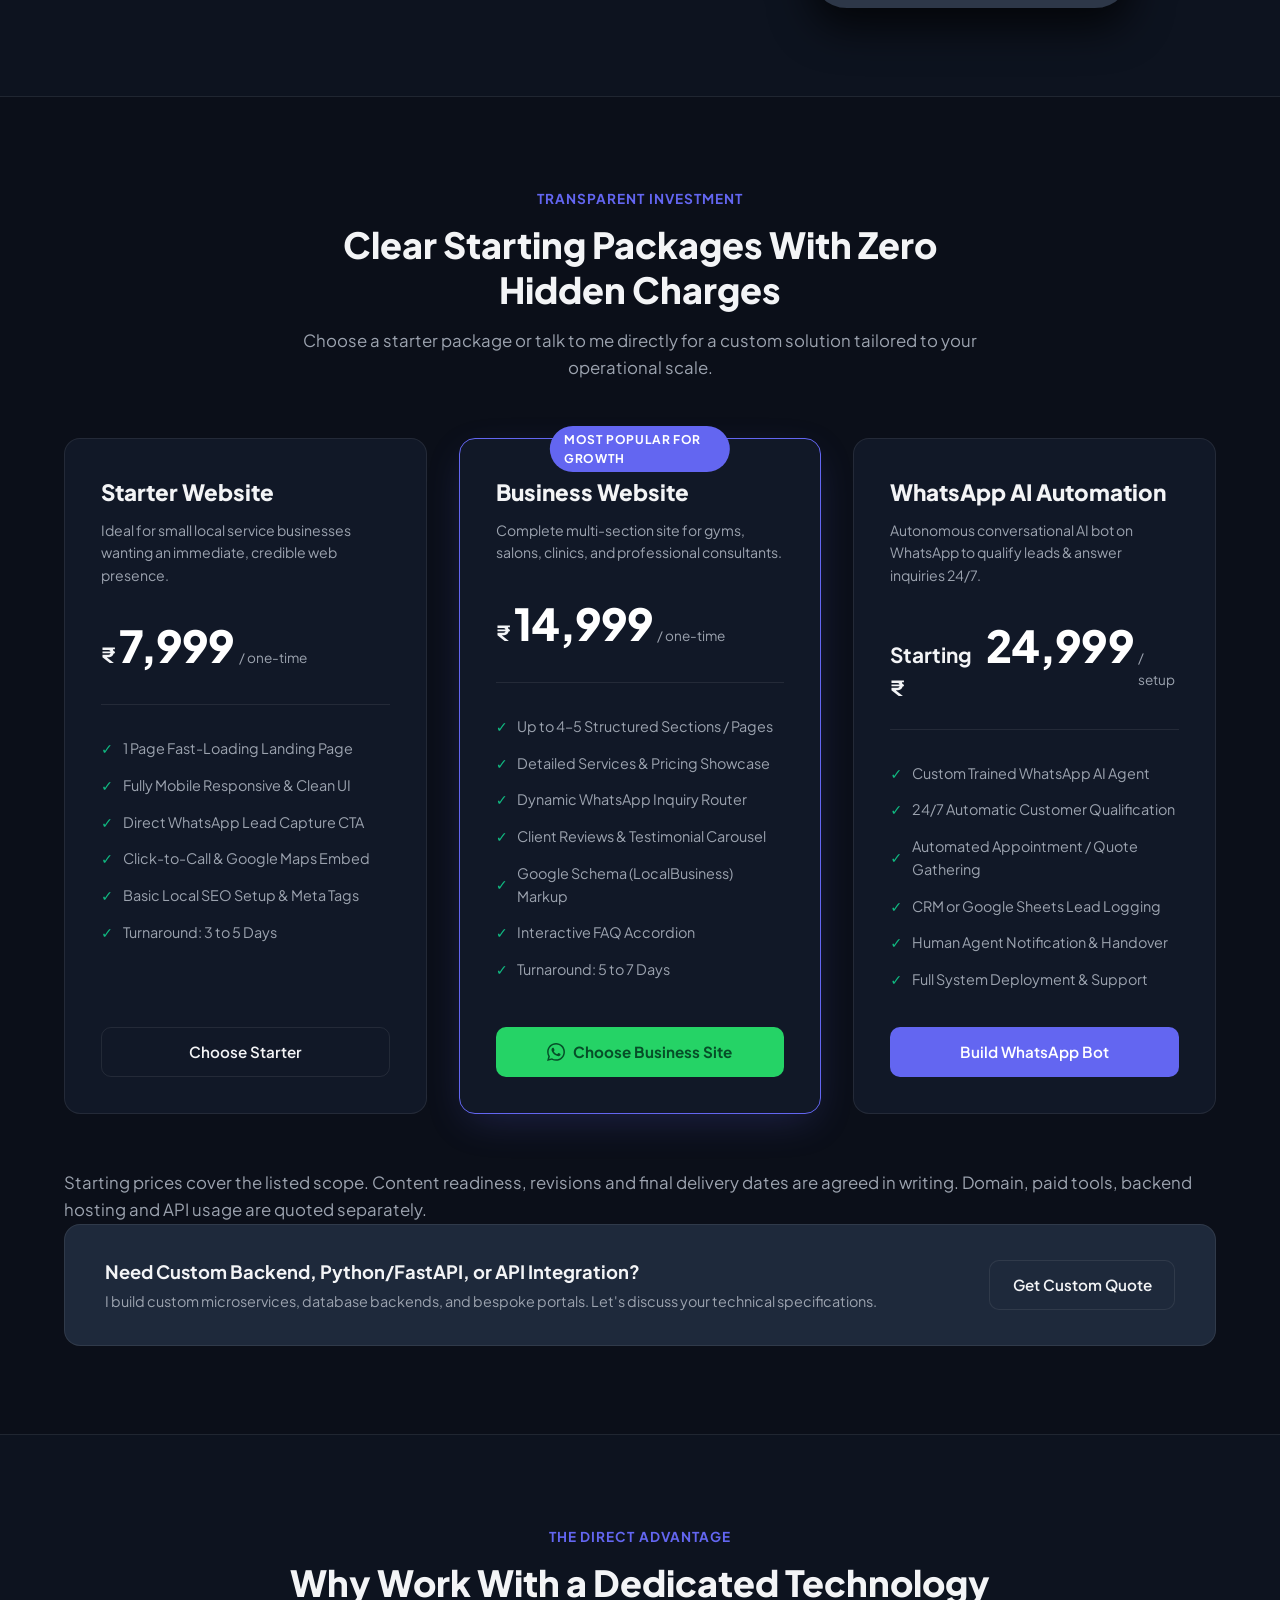
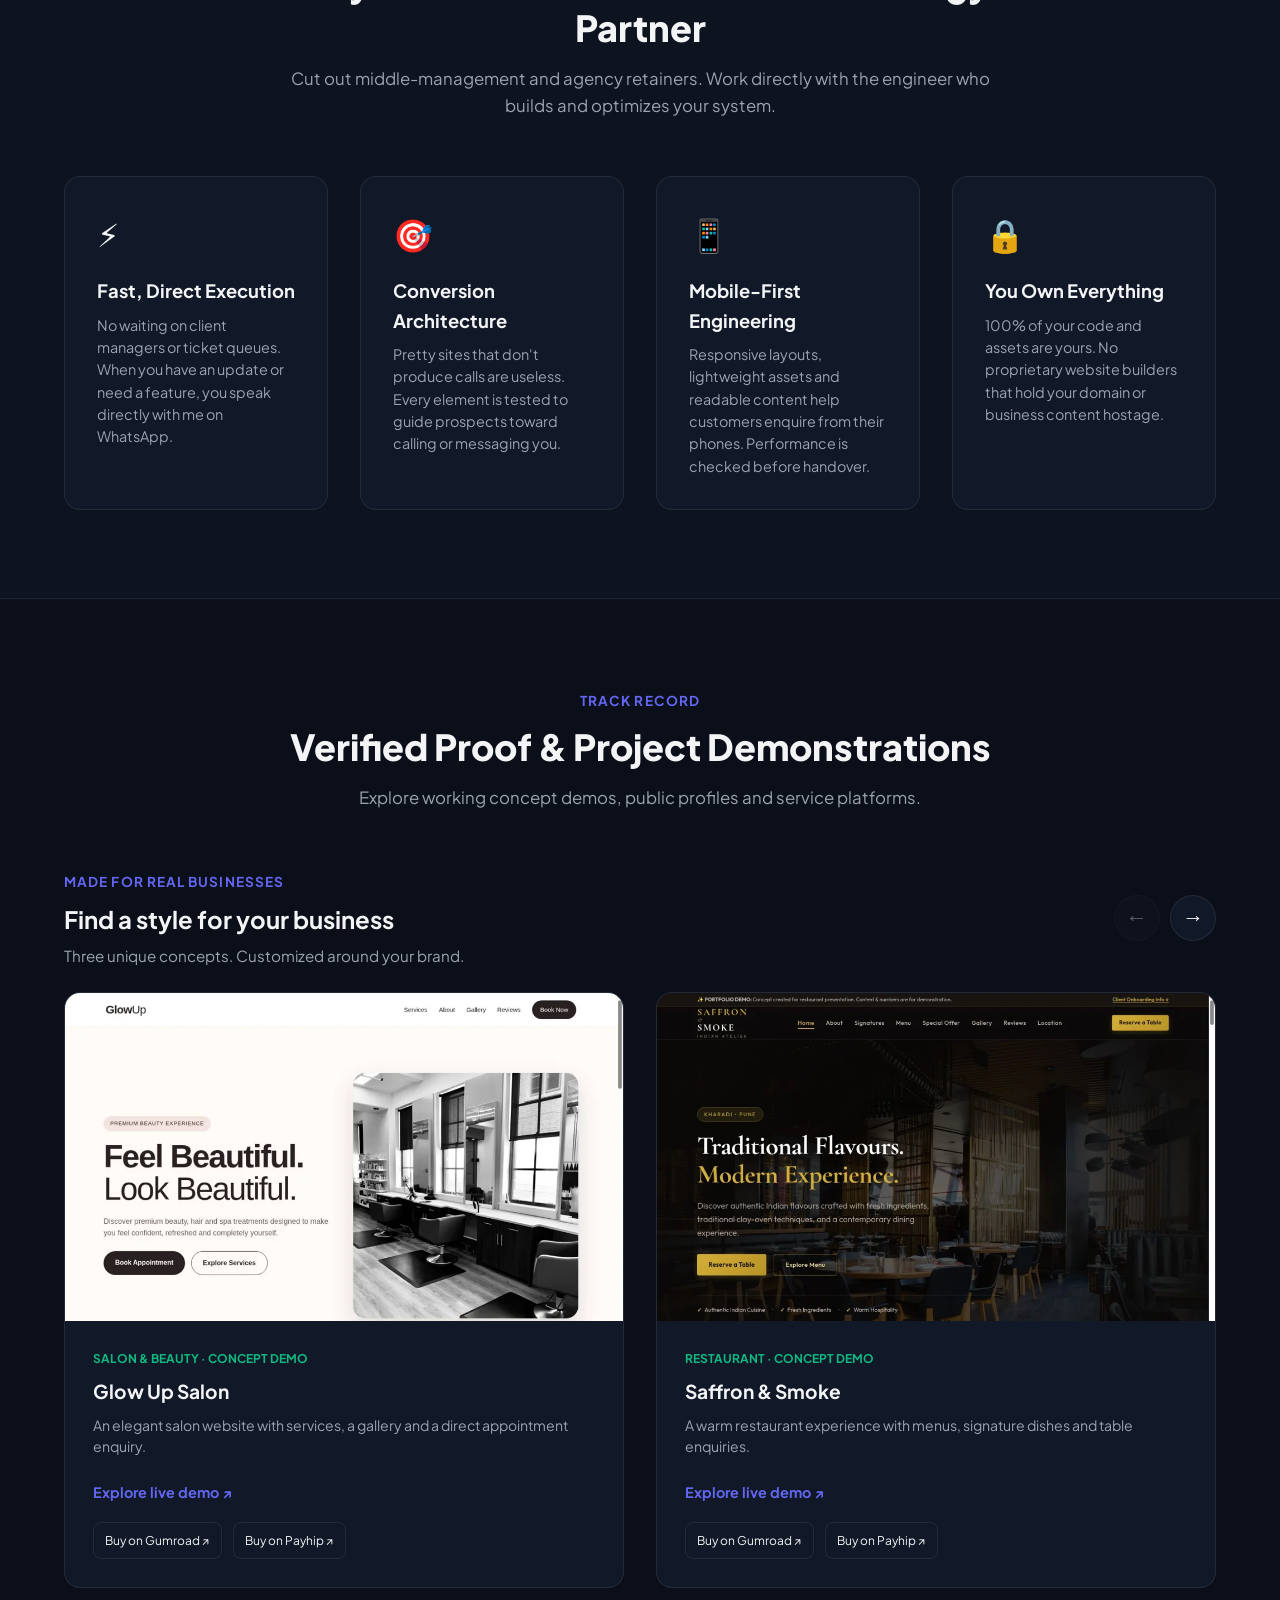
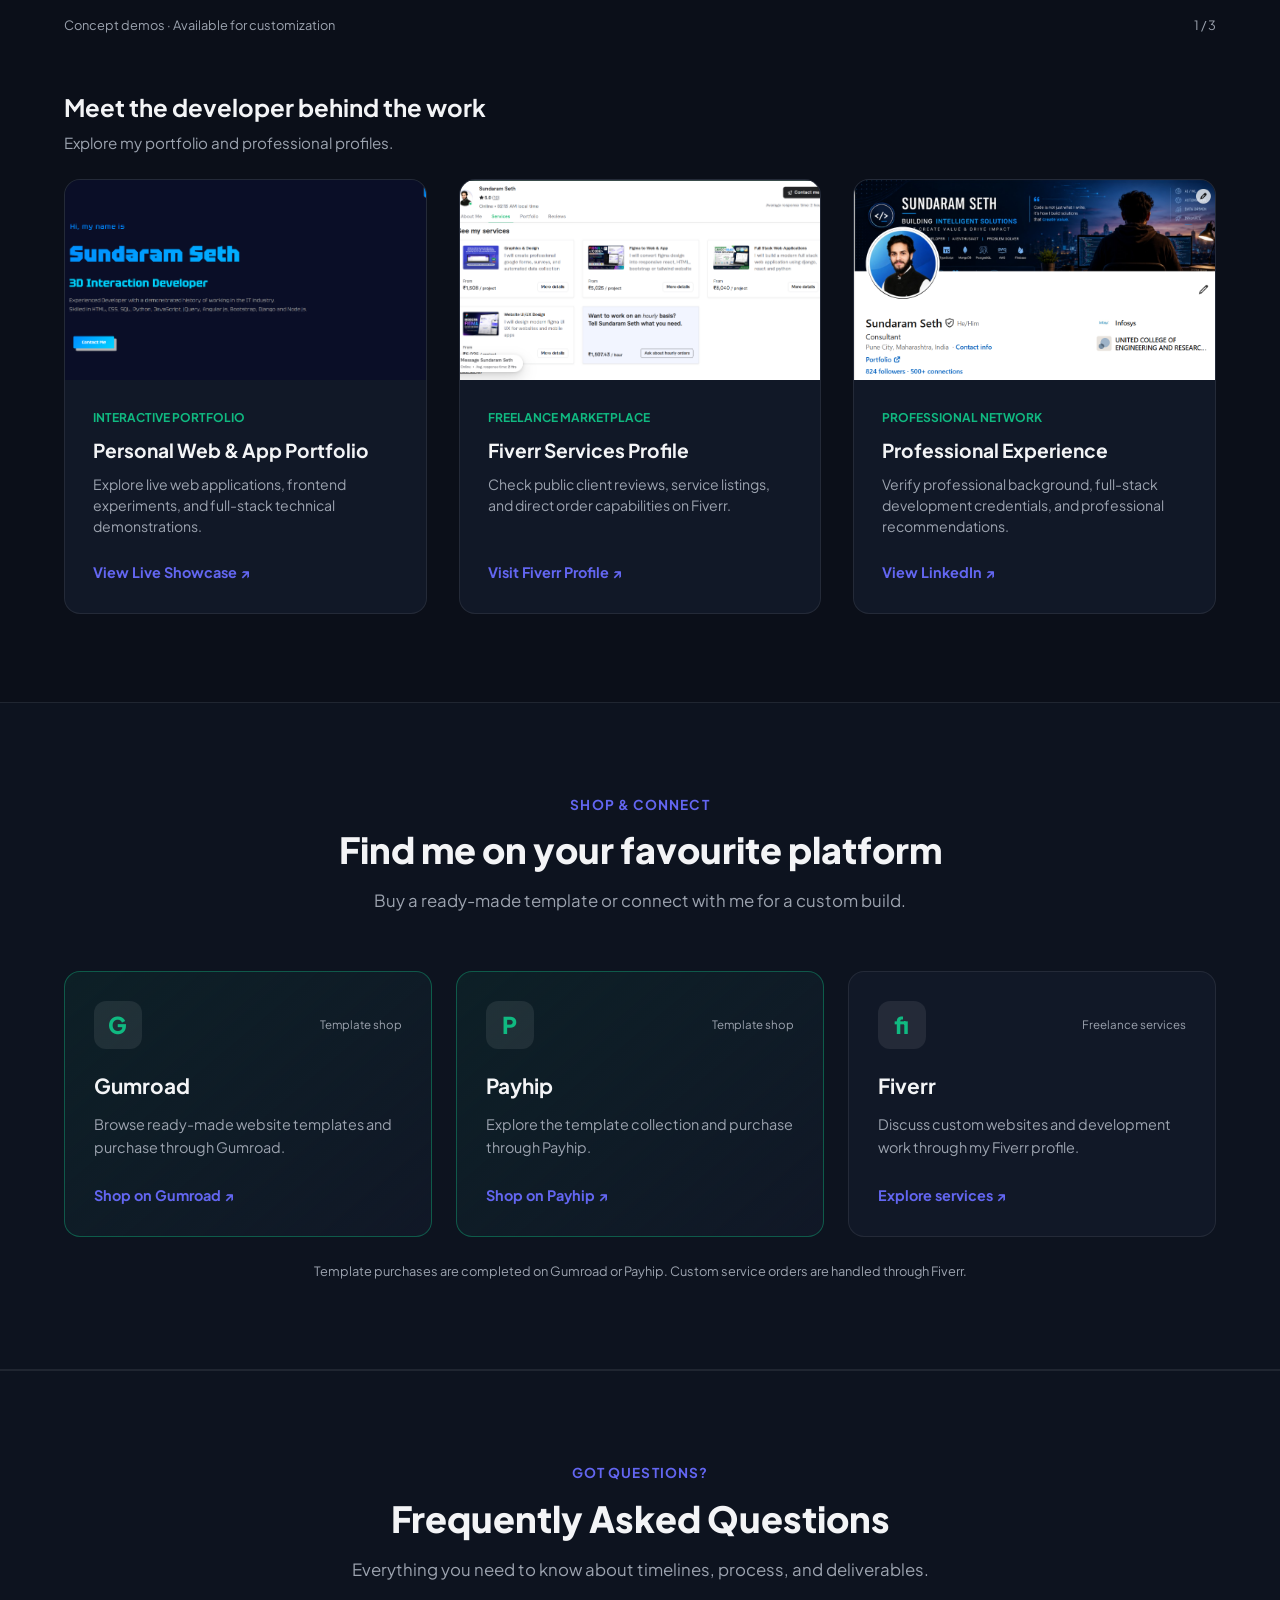
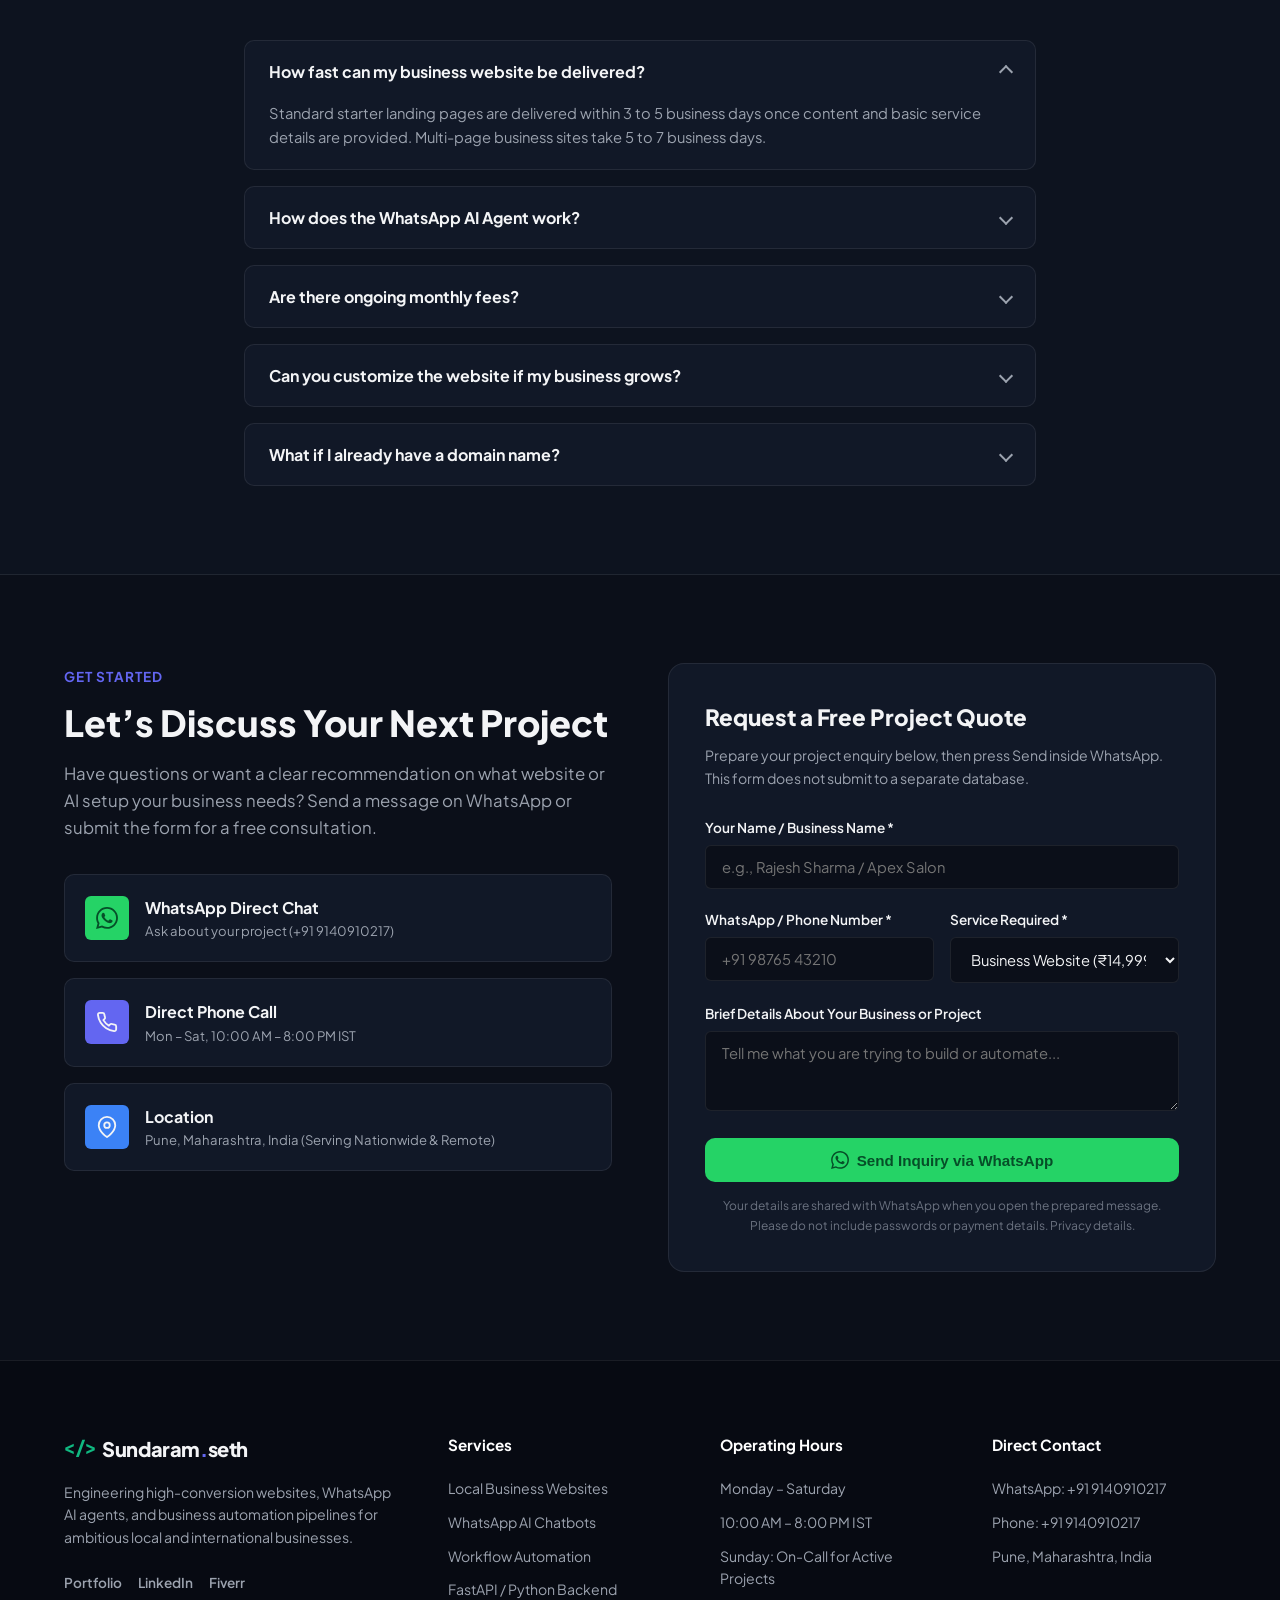
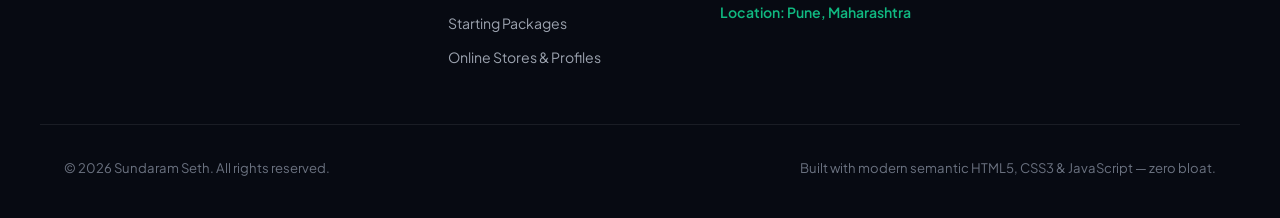
==== commit f277b186: "Remove inactive marketplace and Dribbble cards from shop section" ====
--- a/index.html
+++ b/index.html
@@ -612,7 +612,7 @@
       </div>
     </section>
 
-<section class="section section-dark" id="stores"><div class="container"><div class="section-header"><span class="section-subtitle">Shop & connect</span><h2 class="section-title">Find me on your favourite platform</h2><p class="section-description">Buy a ready-made template or connect with me for a custom build.</p></div><div class="store-grid"><article class="store-card featured"><div class="store-top"><span class="store-mark" aria-hidden="true">G</span><span class="store-type">Template shop</span></div><h3>Gumroad</h3><p>Browse ready-made website templates and purchase through Gumroad.</p><a class="portfolio-link" href="https://sundaramseth.gumroad.com/" target="_blank" rel="noopener noreferrer">Shop on Gumroad ↗</a></article><article class="store-card featured"><div class="store-top"><span class="store-mark" aria-hidden="true">P</span><span class="store-type">Template shop</span></div><h3>Payhip</h3><p>Explore the template collection and purchase through Payhip.</p><a class="portfolio-link" href="https://payhip.com/SundaramSeth" target="_blank" rel="noopener noreferrer">Shop on Payhip ↗</a></article><article class="store-card "><div class="store-top"><span class="store-mark" aria-hidden="true">fi</span><span class="store-type">Freelance services</span></div><h3>Fiverr</h3><p>Discuss custom websites and development work through my Fiverr profile.</p><a class="portfolio-link" href="https://www.fiverr.com/sundaramseth755?public_mode=true" target="_blank" rel="noopener noreferrer">Explore services ↗</a></article><article class="store-card "><div class="store-top"><span class="store-mark" aria-hidden="true">C</span><span class="store-type">Marketplace profile</span></div><h3>Codester</h3><p>Visit my marketplace profile. Check the platform for available listings.</p><a class="portfolio-link" href="https://www.codester.com/3dcoolstuffs/" target="_blank" rel="noopener noreferrer">View profile ↗</a></article><article class="store-card "><div class="store-top"><span class="store-mark" aria-hidden="true">E</span><span class="store-type">Marketplace profile</span></div><h3>ThemeForest</h3><p>Explore my Envato profile. Check the platform for available listings.</p><a class="portfolio-link" href="https://themeforest.net/user/3dcoolstuffs" target="_blank" rel="noopener noreferrer">View profile ↗</a></article><article class="store-card "><div class="store-top"><span class="store-mark" aria-hidden="true">D</span><span class="store-type">Design portfolio</span></div><h3>Dribbble</h3><p>Browse design work and project inspiration on my Dribbble profile.</p><a class="portfolio-link" href="https://dribbble.com/sundaramseth" target="_blank" rel="noopener noreferrer">Explore designs ↗</a></article></div><p class="store-note">Purchases and service orders are completed on the selected platform. Marketplace profiles may not have active template listings.</p></div></section>
+<section class="section section-dark" id="stores"><div class="container"><div class="section-header"><span class="section-subtitle">Shop & connect</span><h2 class="section-title">Find me on your favourite platform</h2><p class="section-description">Buy a ready-made template or connect with me for a custom build.</p></div><div class="store-grid"><article class="store-card featured"><div class="store-top"><span class="store-mark" aria-hidden="true">G</span><span class="store-type">Template shop</span></div><h3>Gumroad</h3><p>Browse ready-made website templates and purchase through Gumroad.</p><a class="portfolio-link" href="https://sundaramseth.gumroad.com/" target="_blank" rel="noopener noreferrer">Shop on Gumroad ↗</a></article><article class="store-card featured"><div class="store-top"><span class="store-mark" aria-hidden="true">P</span><span class="store-type">Template shop</span></div><h3>Payhip</h3><p>Explore the template collection and purchase through Payhip.</p><a class="portfolio-link" href="https://payhip.com/SundaramSeth" target="_blank" rel="noopener noreferrer">Shop on Payhip ↗</a></article><article class="store-card "><div class="store-top"><span class="store-mark" aria-hidden="true">fi</span><span class="store-type">Freelance services</span></div><h3>Fiverr</h3><p>Discuss custom websites and development work through my Fiverr profile.</p><a class="portfolio-link" href="https://www.fiverr.com/sundaramseth755?public_mode=true" target="_blank" rel="noopener noreferrer">Explore services ↗</a></article></div><p class="store-note">Template purchases are completed on Gumroad or Payhip. Custom service orders are handled through Fiverr.</p></div></section>
     <!-- FAQ Accordion -->
     <section class="section section-dark" id="faq">
       <div class="container max-w-md">
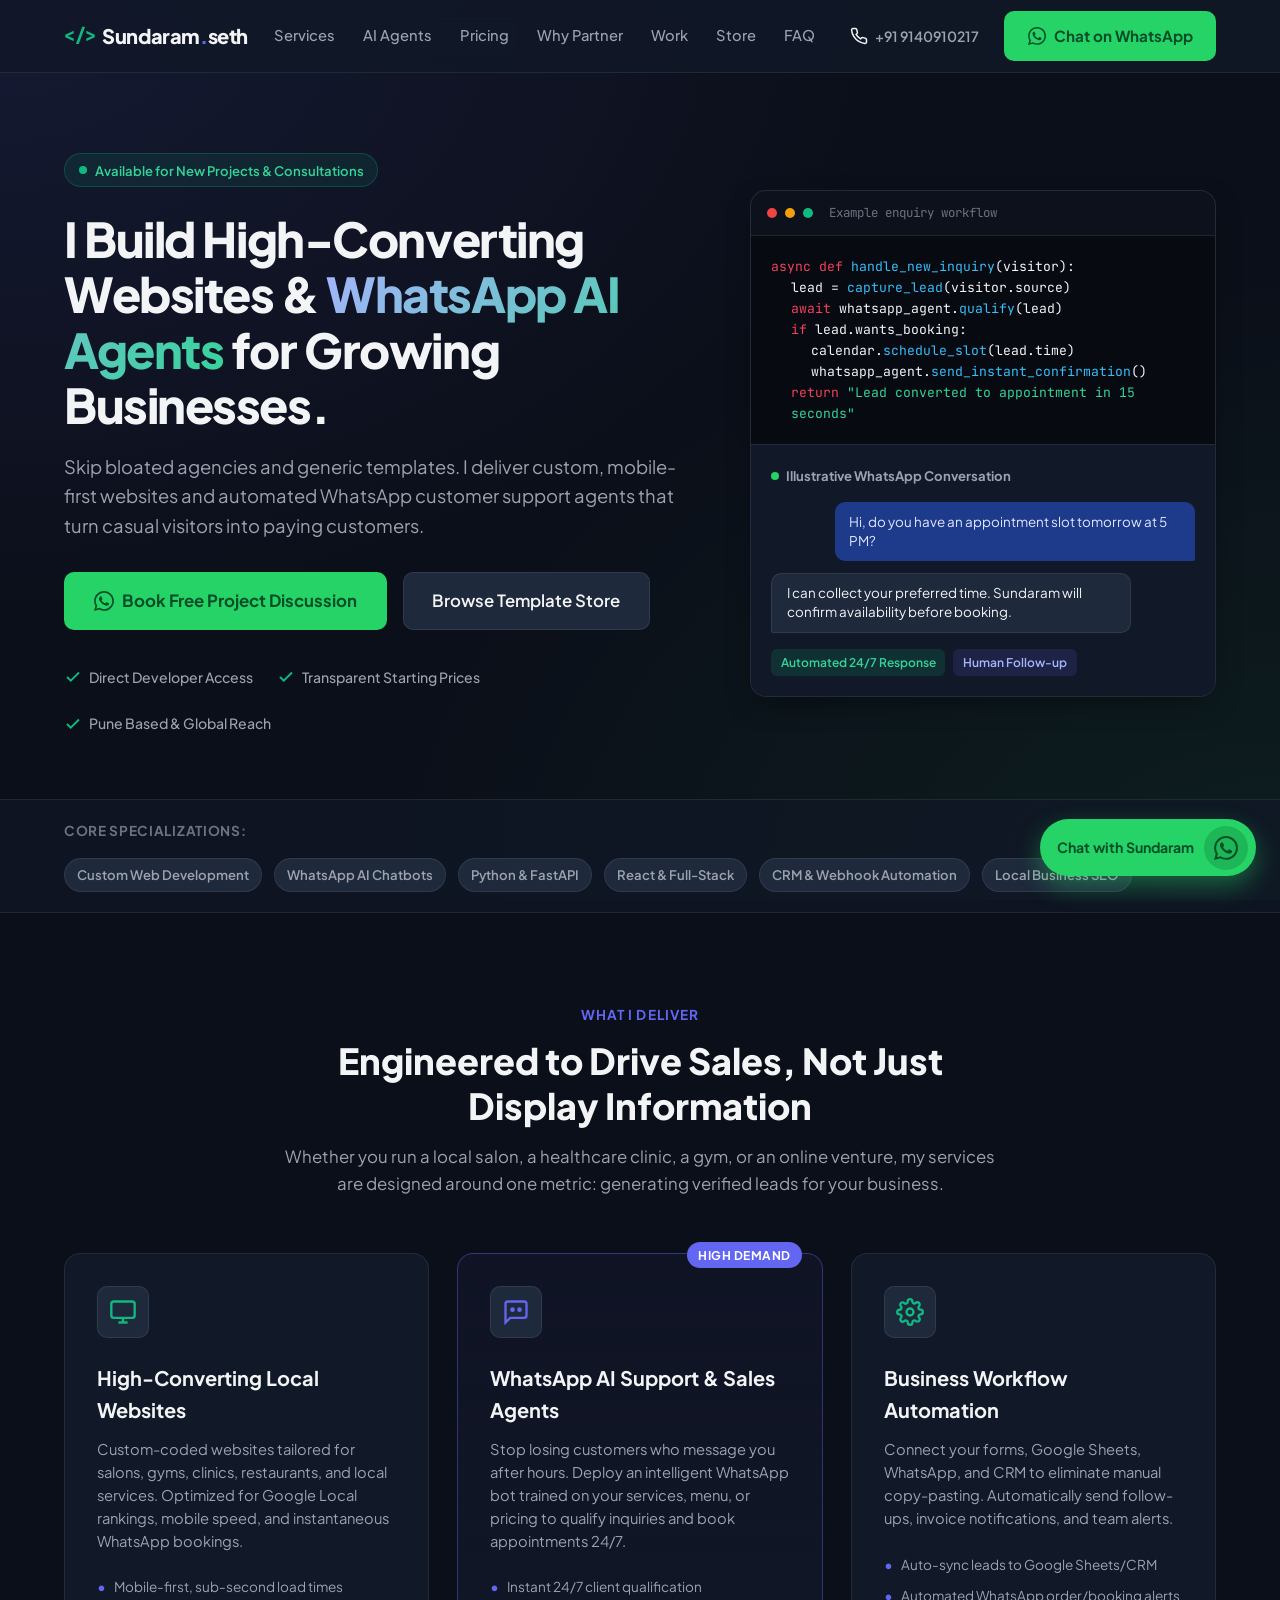
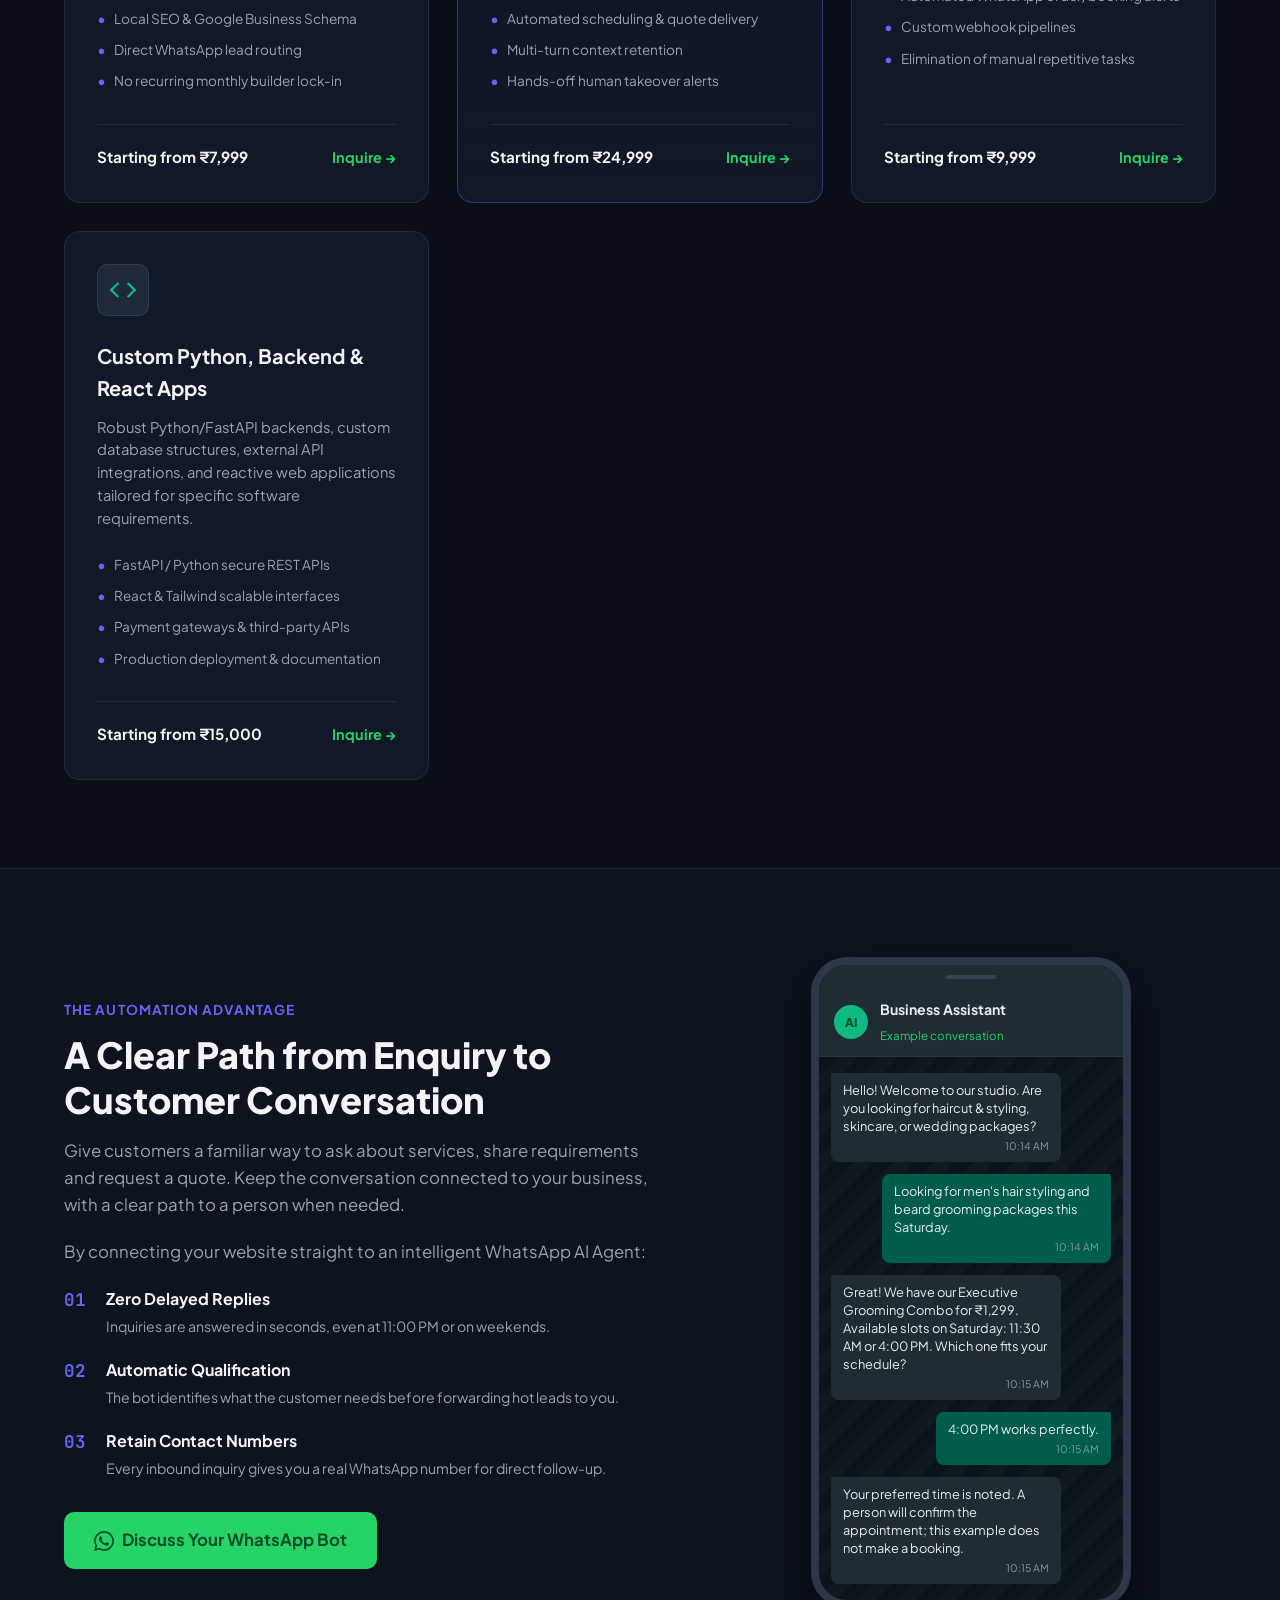
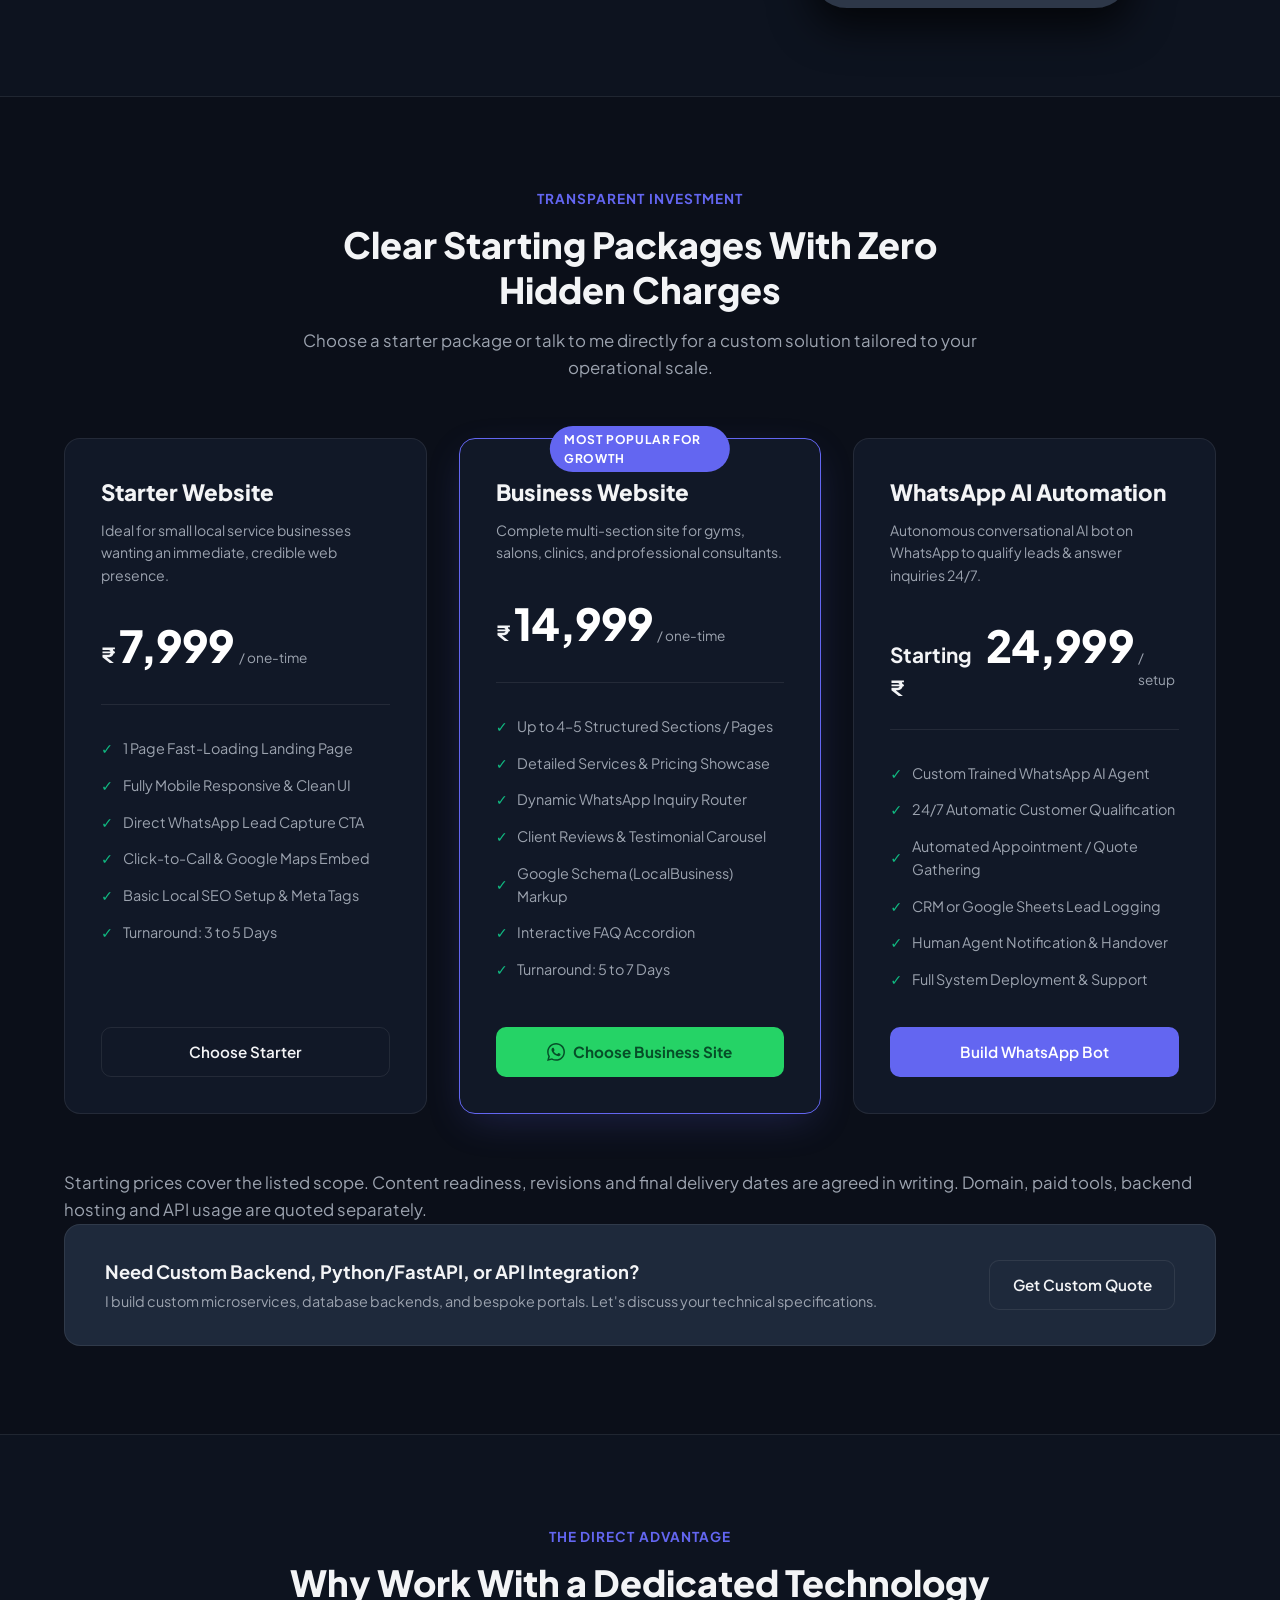
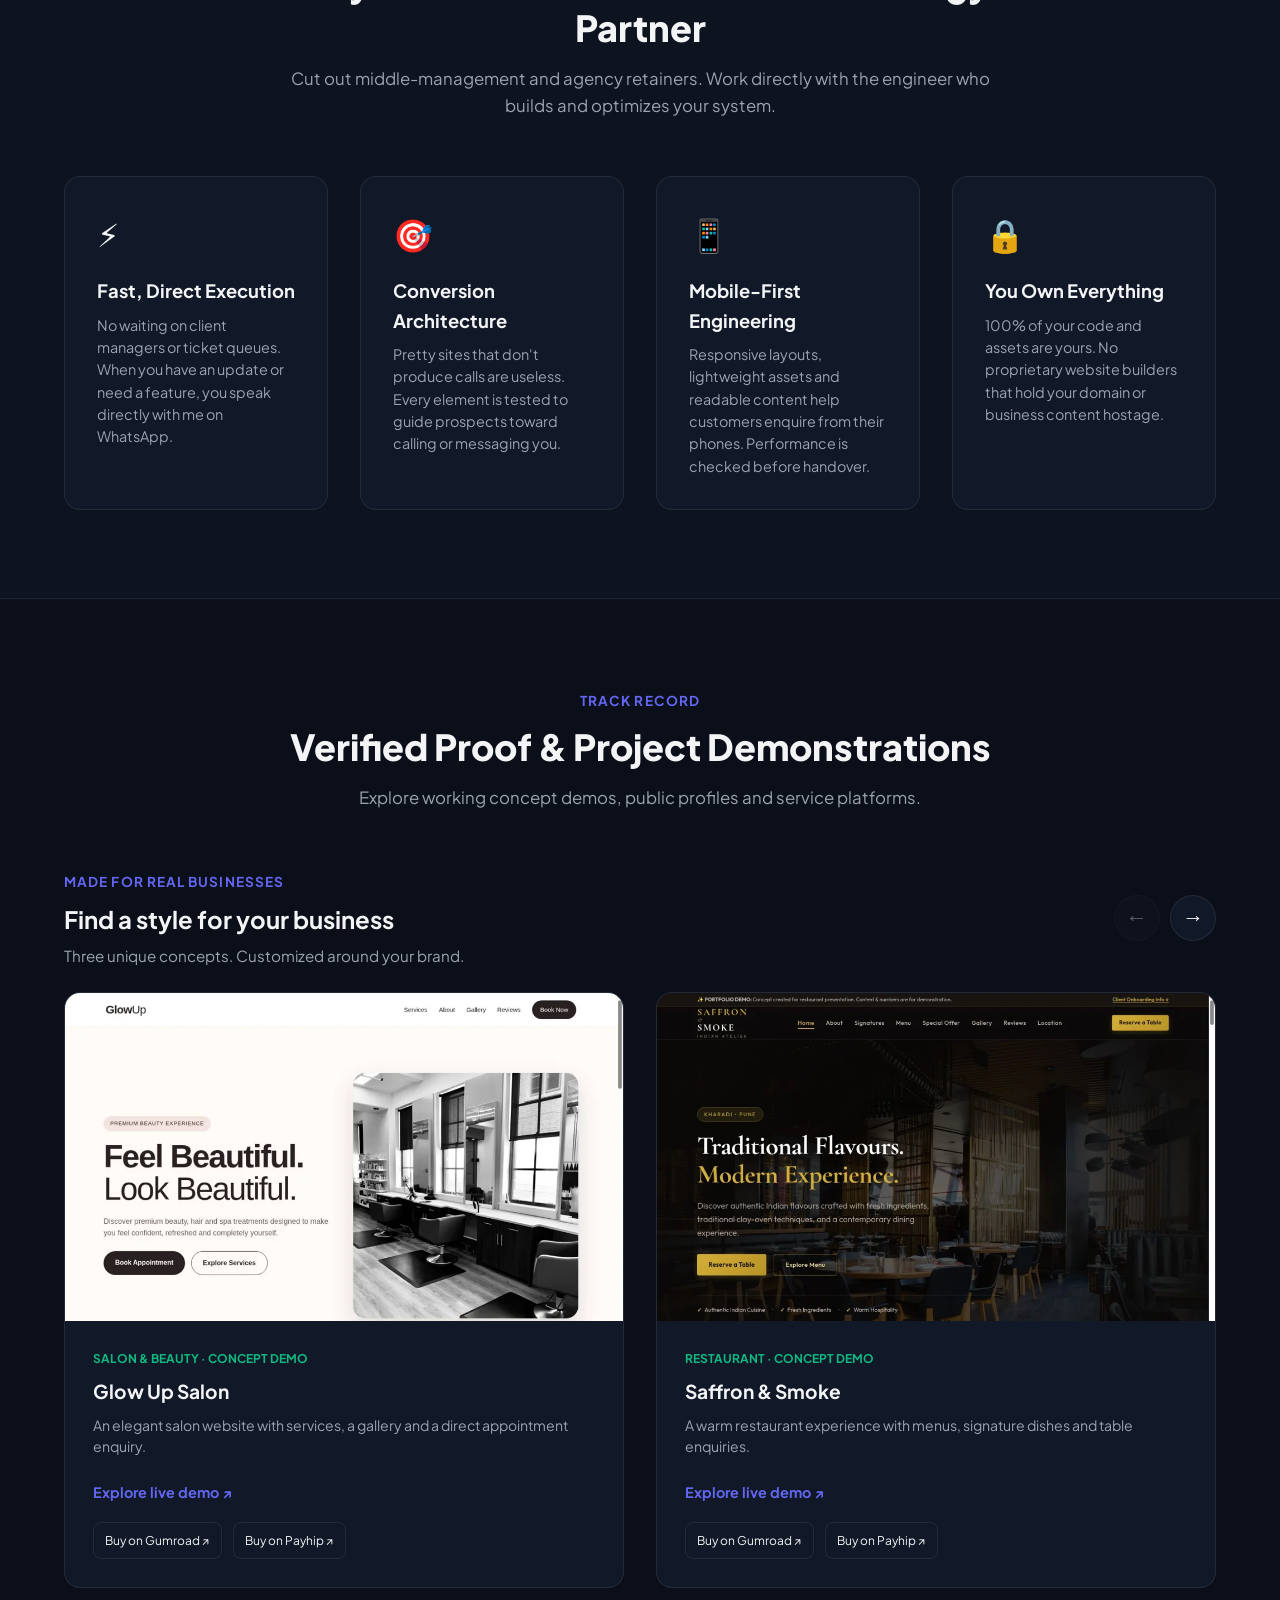
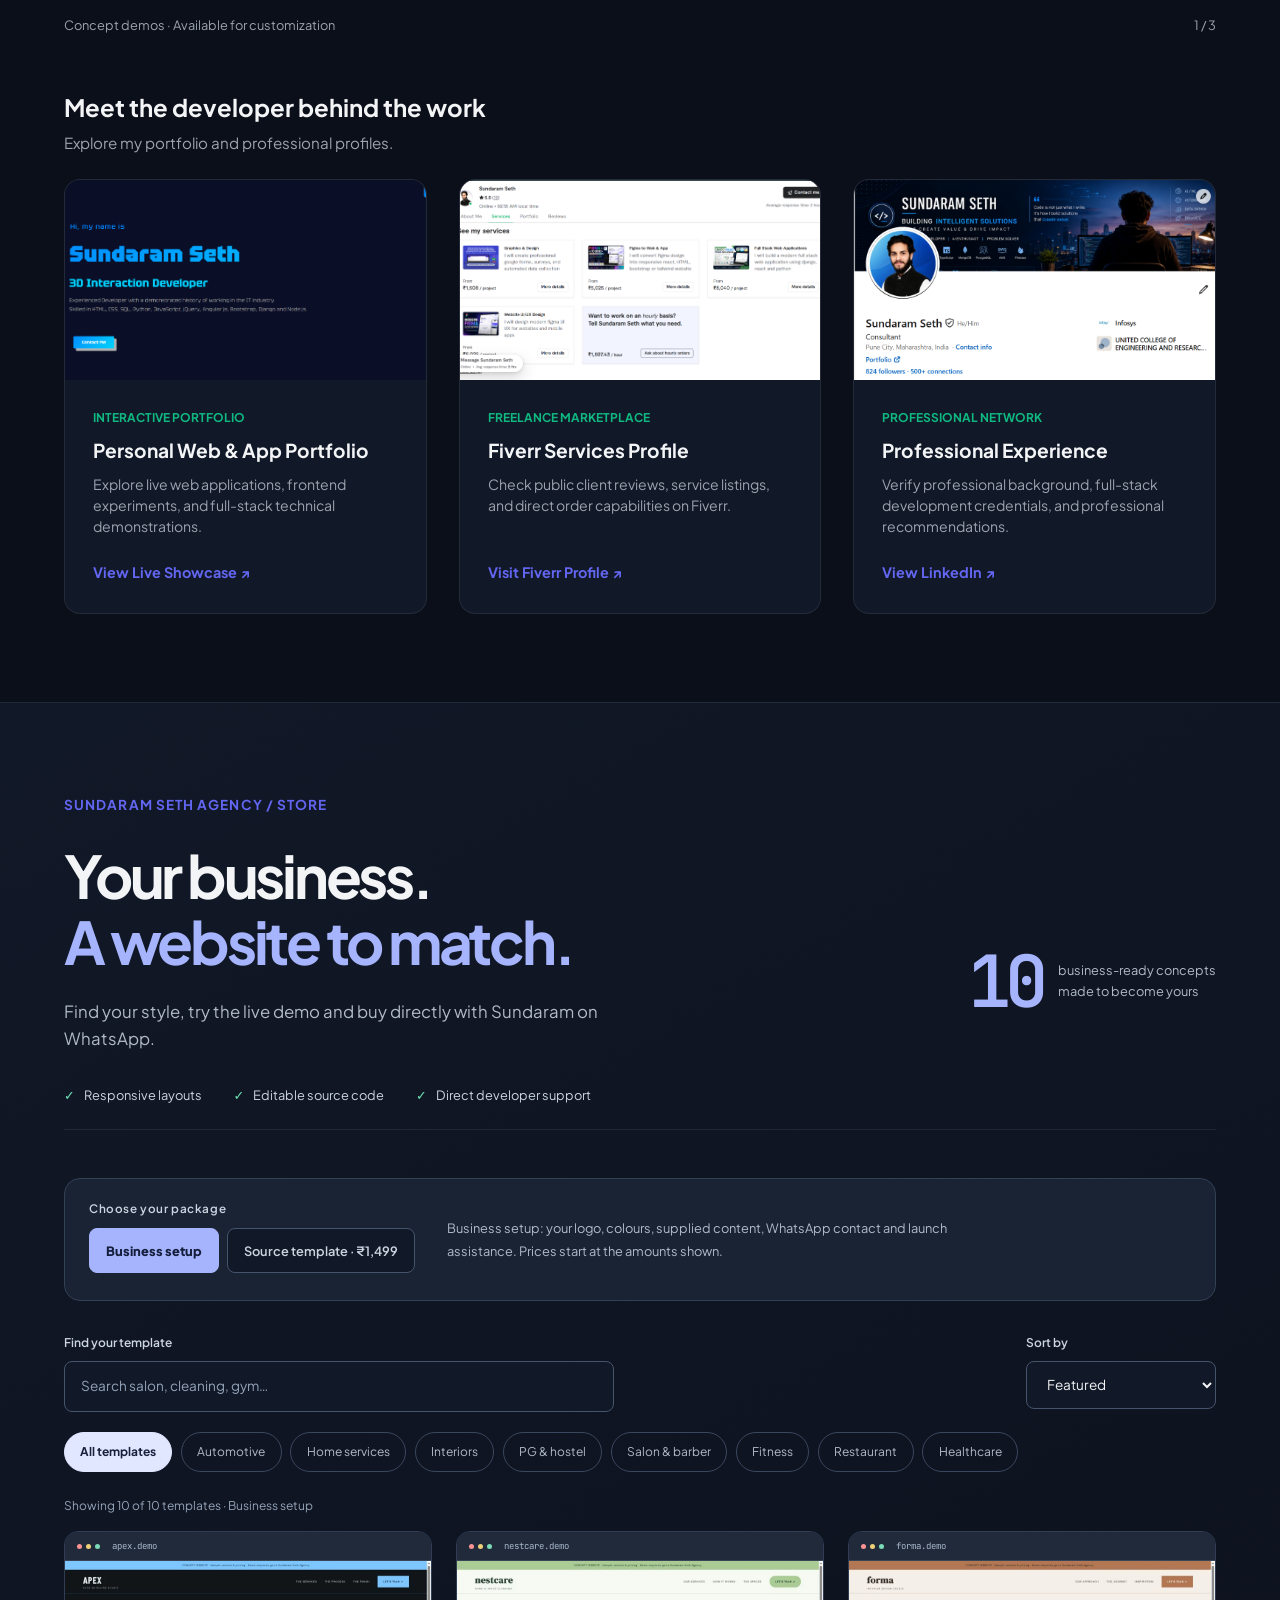
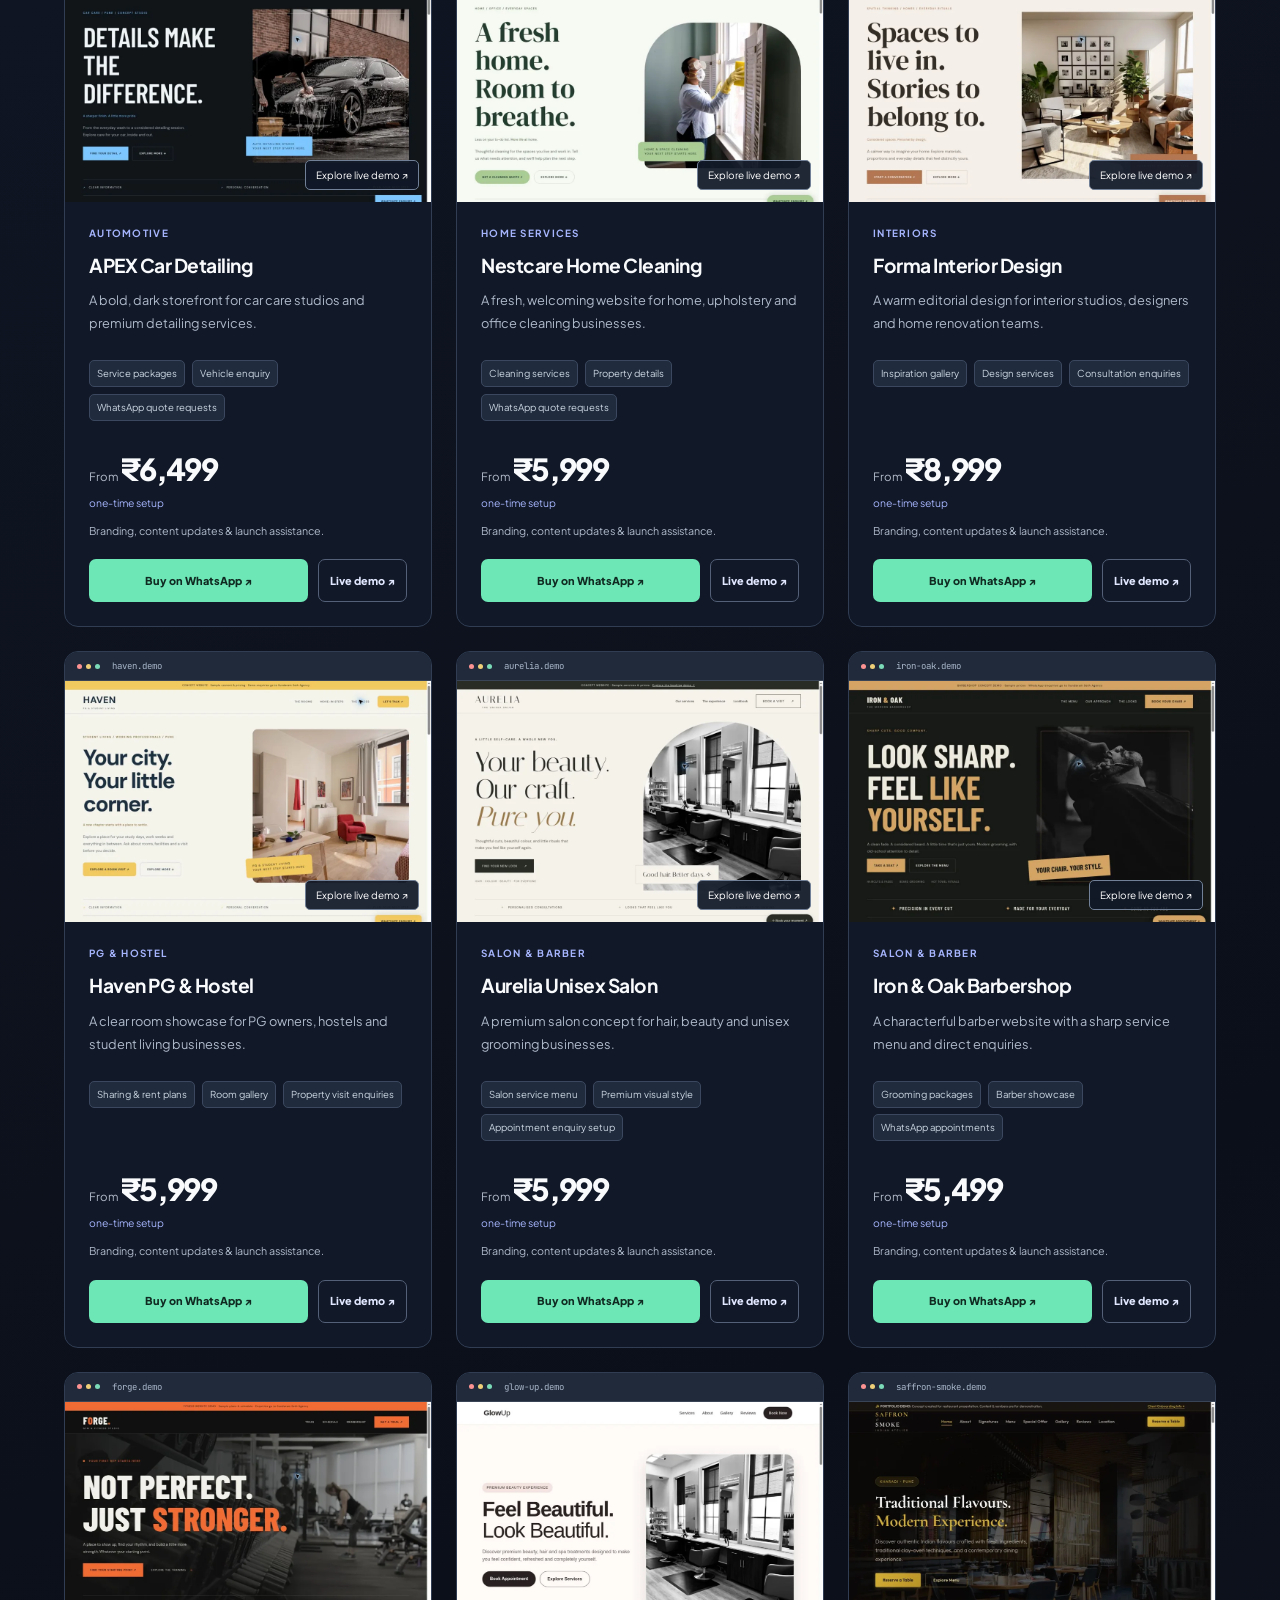
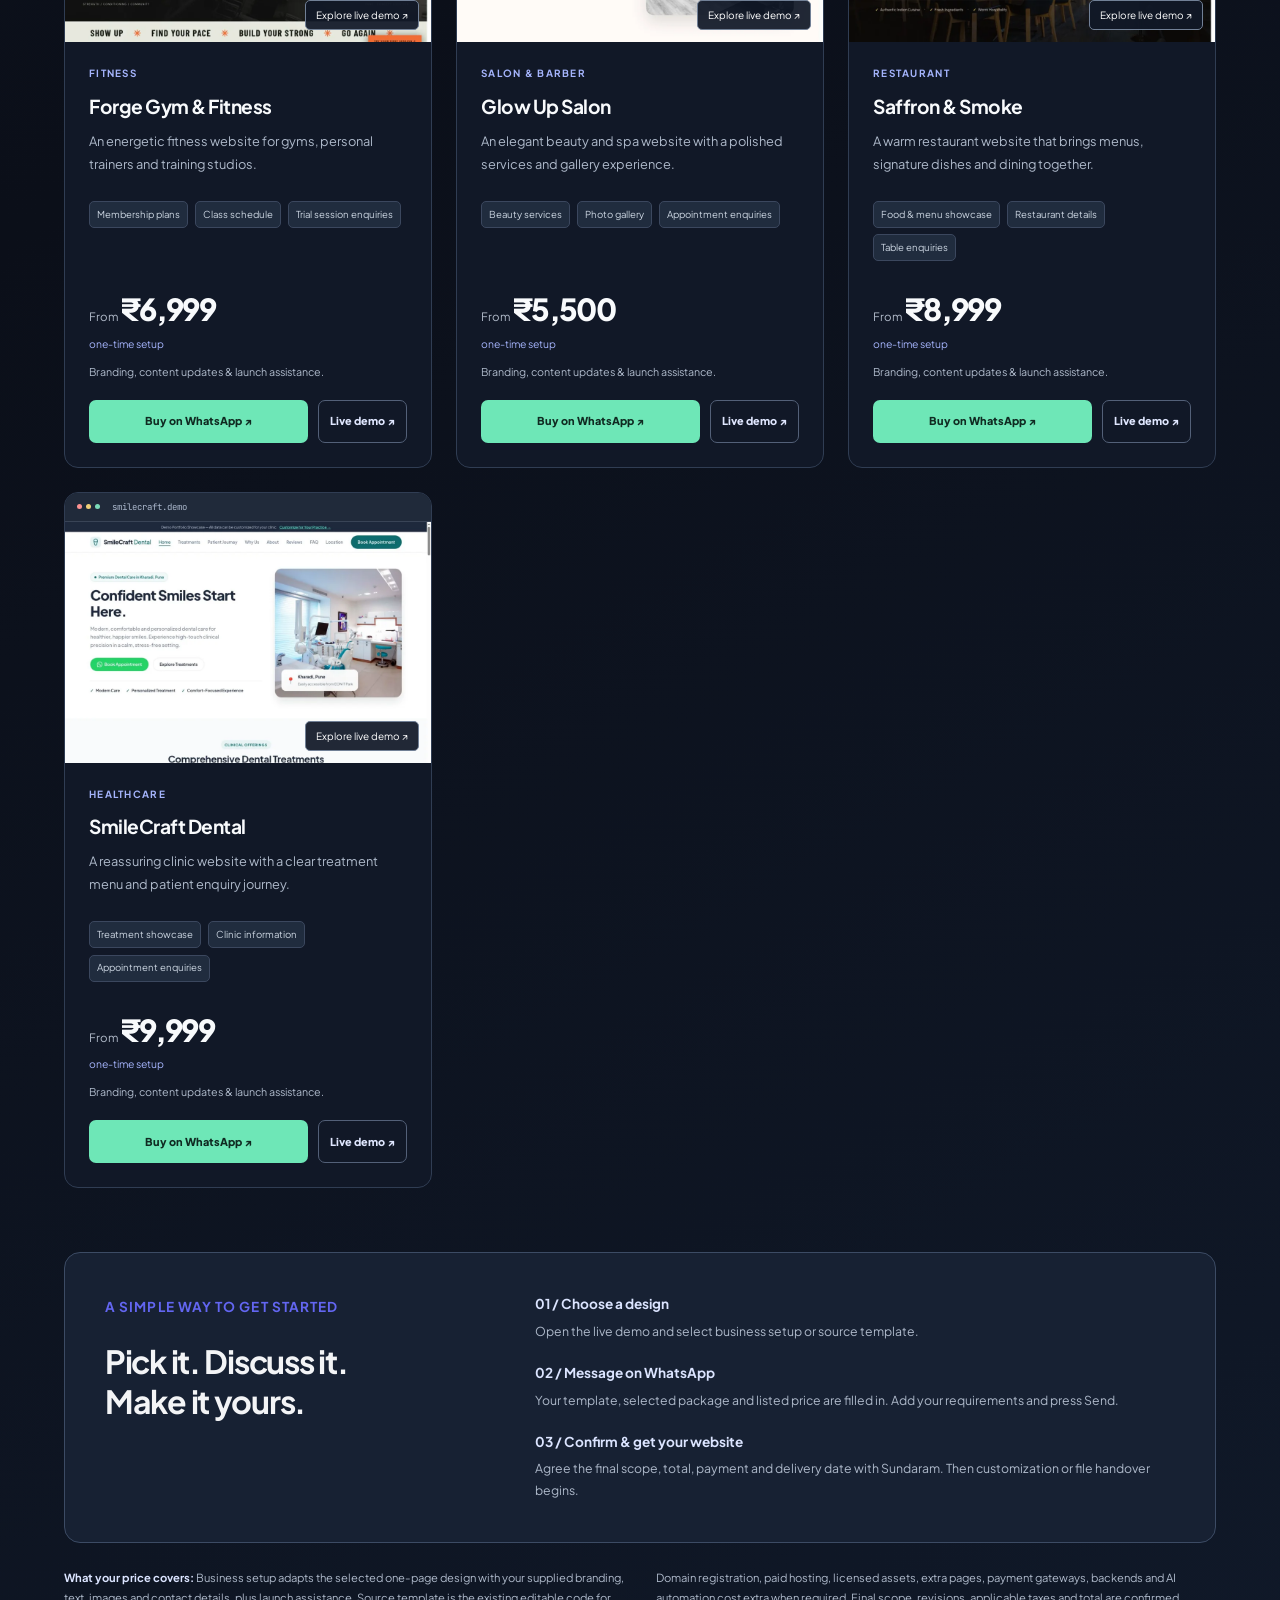
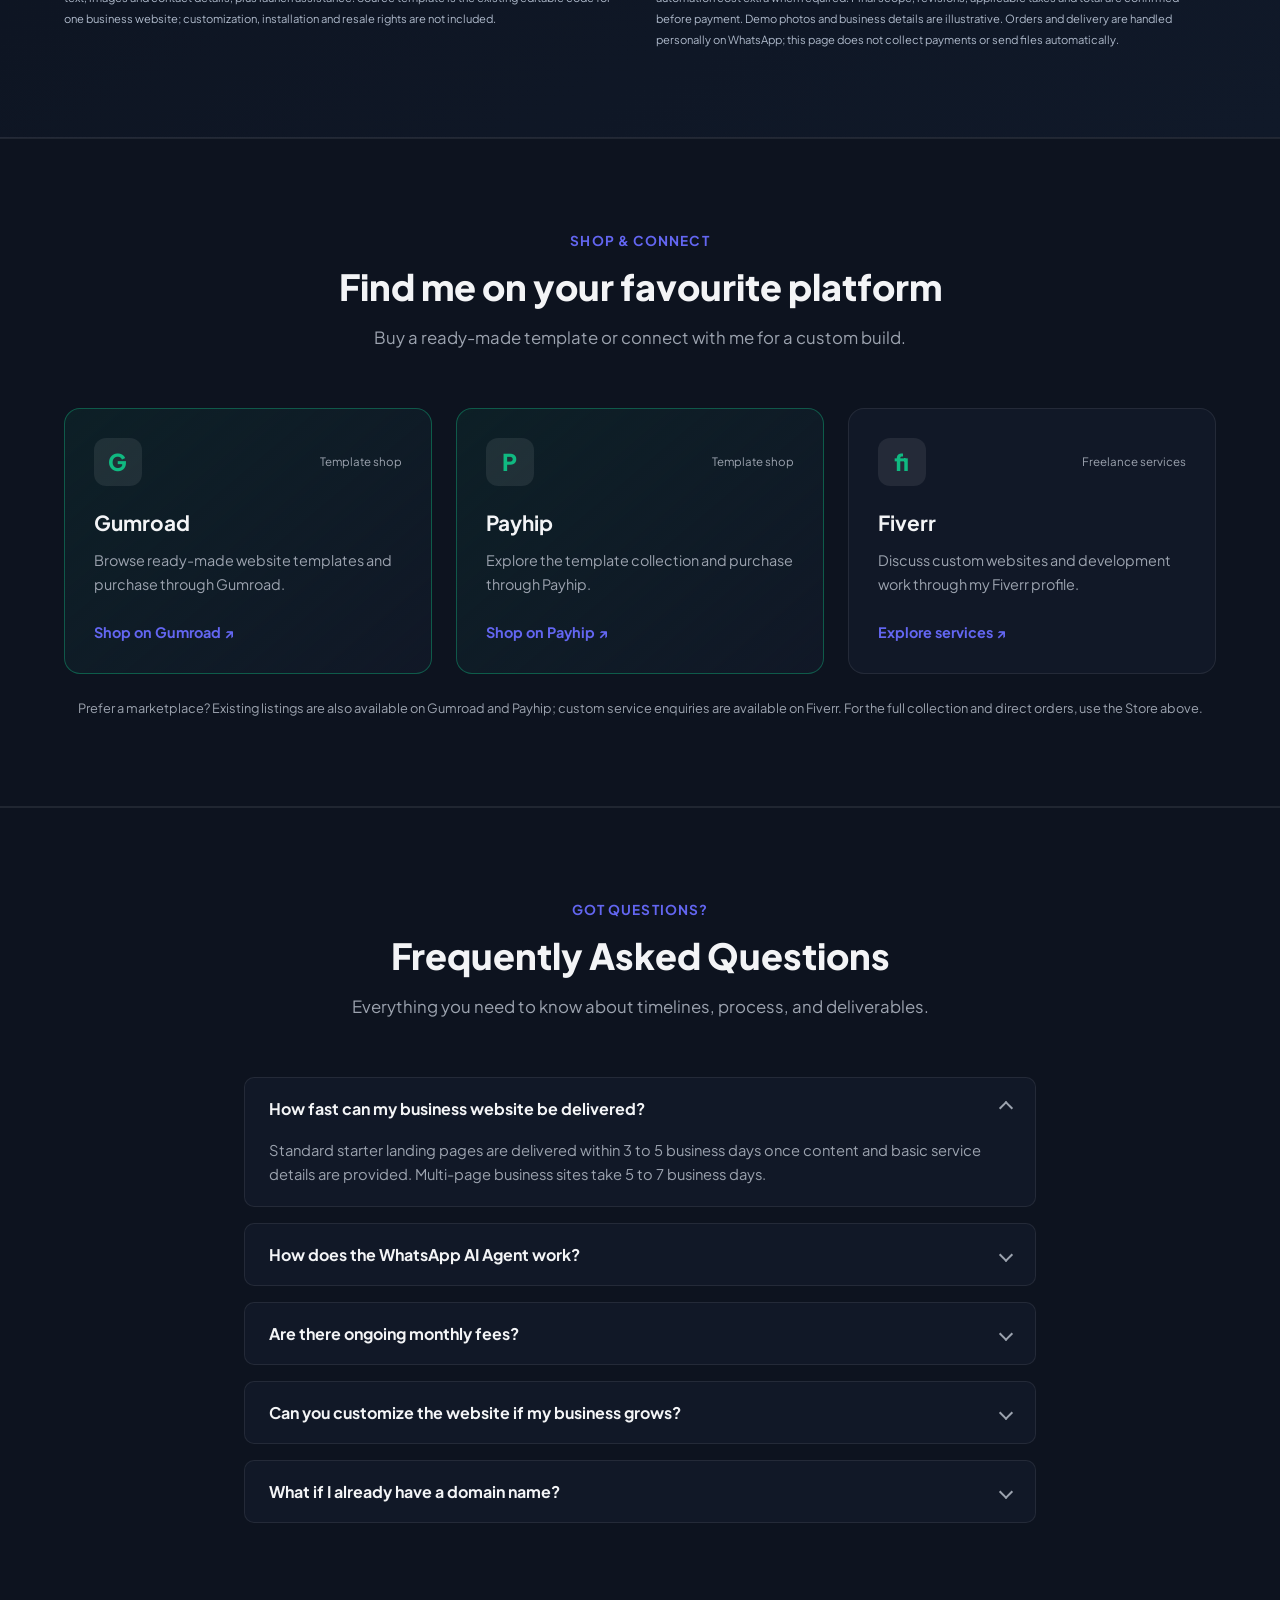
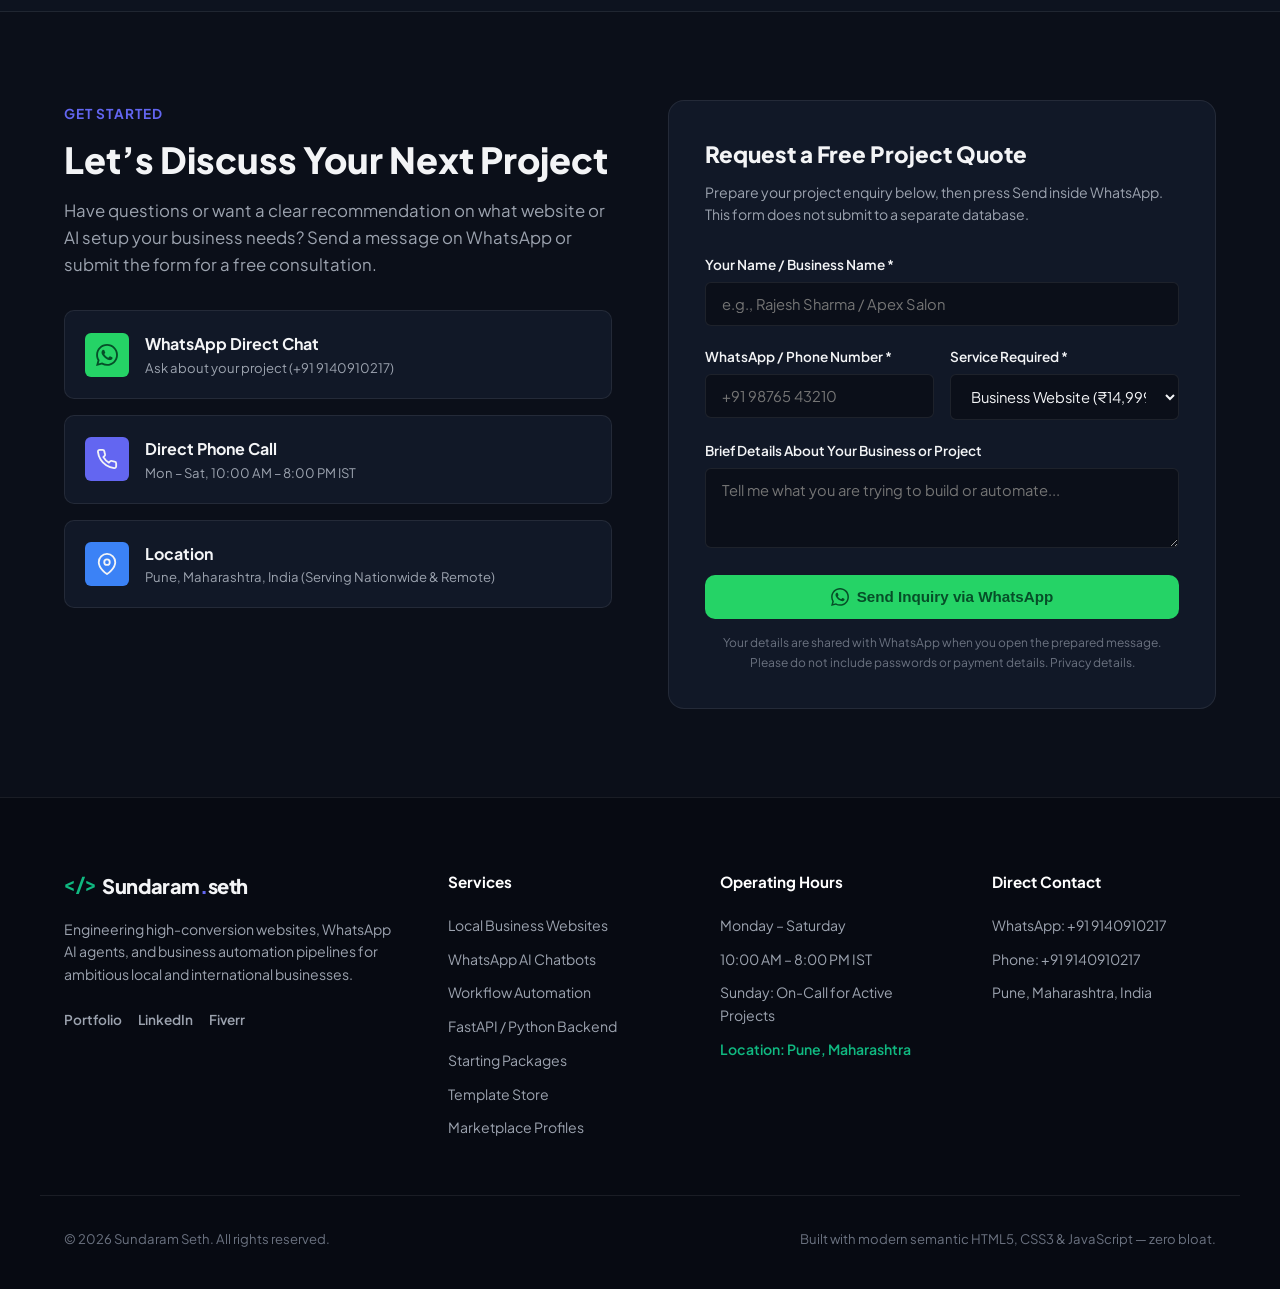
==== commit 8498e4a4: "Add direct template store with 10 demos, package pricing and WhatsApp ordering" ====
--- a/index.html
+++ b/index.html
@@ -37,6 +37,7 @@
   <link rel="preconnect" href="https://fonts.gstatic.com" crossorigin>
   <link href="https://fonts.googleapis.com/css2?family=Plus+Jakarta+Sans:wght@400;500;600;700;800&family=JetBrains+Mono:wght@400;600&display=swap" rel="stylesheet">
   <link rel="stylesheet" href="css/styles.css">
+  <link rel="stylesheet" href="css/store.css">
 
   <!-- LocalBusiness / ProfessionalService Schema -->
   <script type="application/ld+json">
@@ -92,7 +93,7 @@
         <a href="#pricing" class="nav-link">Pricing</a>
         <a href="#why-me" class="nav-link">Why Partner</a>
         <a href="#portfolio" class="nav-link">Work</a>
-        <a href="#stores" class="nav-link">Shop</a>
+        <a href="#store" class="nav-link">Store</a>
         <a href="#faq" class="nav-link">FAQ</a>
       </nav>
 
@@ -119,7 +120,7 @@
         <a href="#pricing" class="mobile-nav-link">Transparent Pricing</a>
         <a href="#why-me" class="mobile-nav-link">Why Work With Me</a>
         <a href="#portfolio" class="mobile-nav-link">Selected Work</a>
-        <a href="#stores" class="mobile-nav-link">Shop Templates</a>
+        <a href="#store" class="mobile-nav-link">Template Store</a>
         <a href="#faq" class="mobile-nav-link">Frequently Asked Questions</a>
         <a href="#contact" class="mobile-nav-link">Contact & Quote</a>
       </nav>
@@ -153,7 +154,7 @@
               <img src="img/whatsapp.svg" alt="WhatsApp" width="20" height="20" class="icon-svg">
               Book Free Project Discussion
             </a>
-            <a href="#services" class="btn btn-secondary btn-lg">Explore Services</a>
+            <a href="#store" class="btn btn-secondary btn-lg">Browse Template Store</a>
           </div>
 
           <!-- Trust Badges -->
@@ -612,7 +613,44 @@
       </div>
     </section>
 
-<section class="section section-dark" id="stores"><div class="container"><div class="section-header"><span class="section-subtitle">Shop & connect</span><h2 class="section-title">Find me on your favourite platform</h2><p class="section-description">Buy a ready-made template or connect with me for a custom build.</p></div><div class="store-grid"><article class="store-card featured"><div class="store-top"><span class="store-mark" aria-hidden="true">G</span><span class="store-type">Template shop</span></div><h3>Gumroad</h3><p>Browse ready-made website templates and purchase through Gumroad.</p><a class="portfolio-link" href="https://sundaramseth.gumroad.com/" target="_blank" rel="noopener noreferrer">Shop on Gumroad ↗</a></article><article class="store-card featured"><div class="store-top"><span class="store-mark" aria-hidden="true">P</span><span class="store-type">Template shop</span></div><h3>Payhip</h3><p>Explore the template collection and purchase through Payhip.</p><a class="portfolio-link" href="https://payhip.com/SundaramSeth" target="_blank" rel="noopener noreferrer">Shop on Payhip ↗</a></article><article class="store-card "><div class="store-top"><span class="store-mark" aria-hidden="true">fi</span><span class="store-type">Freelance services</span></div><h3>Fiverr</h3><p>Discuss custom websites and development work through my Fiverr profile.</p><a class="portfolio-link" href="https://www.fiverr.com/sundaramseth755?public_mode=true" target="_blank" rel="noopener noreferrer">Explore services ↗</a></article></div><p class="store-note">Template purchases are completed on Gumroad or Payhip. Custom service orders are handled through Fiverr.</p></div></section>
+
+    <!-- Direct template store: prices and product-specific WhatsApp enquiries -->
+    <section class="section template-store" id="store" aria-labelledby="templateStoreTitle">
+      <div class="container">
+        <div class="store-intro"><div><span class="section-subtitle">Sundaram Seth Agency / Store</span><h2 id="templateStoreTitle">Your business.<br><span>A website to match.</span></h2><p>Find your style, try the live demo and buy directly with Sundaram on WhatsApp.</p></div><div class="store-stamp"><strong>10</strong><span>business-ready concepts<br>made to become yours</span></div></div>
+        <div class="store-promise"><span>Responsive layouts</span><span>Editable source code</span><span>Direct developer support</span></div>
+        <div class="store-package-bar"><fieldset class="store-package-choice"><legend>Choose your package</legend><label><input type="radio" name="storePackage" value="setup" checked><span>Business setup</span></label><label><input type="radio" name="storePackage" value="source"><span>Source template · ₹1,499</span></label></fieldset><p id="storePackageNote">Business setup: your logo, colours, supplied content, WhatsApp contact and launch assistance. Prices start at the amounts shown.</p></div>
+        <div class="store-toolbar"><div class="store-search"><label for="storeSearch">Find your template</label><input id="storeSearch" type="search" placeholder="Search salon, cleaning, gym…" autocomplete="off" aria-controls="templateGrid"></div><div class="store-sort"><label for="storeSort">Sort by</label><select id="storeSort" aria-controls="templateGrid"><option value="featured">Featured</option><option value="price-low">Price: low to high</option><option value="price-high">Price: high to low</option><option value="name">Name: A–Z</option></select></div></div>
+        <div class="store-filters" role="group" aria-label="Filter templates by category"><button type="button" data-store-filter="all" aria-pressed="true" aria-controls="templateGrid">All templates</button><button type="button" data-store-filter="Automotive" aria-pressed="false" aria-controls="templateGrid">Automotive</button><button type="button" data-store-filter="Home services" aria-pressed="false" aria-controls="templateGrid">Home services</button><button type="button" data-store-filter="Interiors" aria-pressed="false" aria-controls="templateGrid">Interiors</button><button type="button" data-store-filter="PG &amp; hostel" aria-pressed="false" aria-controls="templateGrid">PG &amp; hostel</button><button type="button" data-store-filter="Salon &amp; barber" aria-pressed="false" aria-controls="templateGrid">Salon &amp; barber</button><button type="button" data-store-filter="Fitness" aria-pressed="false" aria-controls="templateGrid">Fitness</button><button type="button" data-store-filter="Restaurant" aria-pressed="false" aria-controls="templateGrid">Restaurant</button><button type="button" data-store-filter="Healthcare" aria-pressed="false" aria-controls="templateGrid">Healthcare</button></div>
+        <p class="store-results" id="storeResults" role="status" aria-live="polite">Showing 10 templates · Business setup</p>
+        <div class="template-grid" id="templateGrid"><article class="template-product" data-product-id="apex" data-category="Automotive" data-price="6499">
+ <a class="template-preview" href="https://apex-auto-detailing-gamma.vercel.app/" target="_blank" rel="noopener noreferrer" aria-label="View APEX Car Detailing live demo"><span class="preview-browser" aria-hidden="true"><i></i><i></i><i></i><span>apex.demo</span></span><img src="img/store/apex.webp" alt="APEX Car Detailing website preview" width="1000" height="685" loading="lazy"><span class="preview-open">Explore live demo ↗</span></a>
+ <div class="template-body"><span class="template-category">Automotive</span><h3>APEX Car Detailing</h3><p class="template-description">A bold, dark storefront for car care studios and premium detailing services.</p><ul class="template-features"><li>Service packages</li><li>Vehicle enquiry</li><li>WhatsApp quote requests</li></ul><div class="template-price"><span data-price-prefix>From</span> <strong data-product-price>₹6,499</strong><small data-price-suffix>one-time setup</small></div><p class="template-package" data-package-copy>Branding, content updates & launch assistance.</p><div class="template-actions"><a class="template-buy" href="https://wa.me/919140910217?text=Hi%20Sundaram%2C%20I%20want%20to%20buy%20APEX%20Car%20Detailing%20from%20your%20agency%20Store.%0AProduct%20ID%3A%20apex%0APackage%3A%20Customized%20business%20setup%0AListed%20price%3A%20From%20%E2%82%B96%2C499%0ADemo%3A%20https%3A//apex-auto-detailing-gamma.vercel.app/%0APlease%20confirm%20the%20scope%2C%20final%20total%2C%20payment%20instructions%20and%20delivery%20timeline.%0AMy%20business%20name%3A%0AMy%20city%3A%0ACustomization%20needed%3A" target="_blank" rel="noopener noreferrer" aria-label="Buy APEX Car Detailing on WhatsApp">Buy on WhatsApp ↗</a><a class="template-demo" href="https://apex-auto-detailing-gamma.vercel.app/" target="_blank" rel="noopener noreferrer" aria-label="Live demo of APEX Car Detailing">Live demo ↗</a></div></div></article><article class="template-product" data-product-id="nestcare" data-category="Home services" data-price="5999">
+ <a class="template-preview" href="https://nestcare-home-cleaning.vercel.app/" target="_blank" rel="noopener noreferrer" aria-label="View Nestcare Home Cleaning live demo"><span class="preview-browser" aria-hidden="true"><i></i><i></i><i></i><span>nestcare.demo</span></span><img src="img/store/nestcare.webp" alt="Nestcare Home Cleaning website preview" width="1000" height="685" loading="lazy"><span class="preview-open">Explore live demo ↗</span></a>
+ <div class="template-body"><span class="template-category">Home services</span><h3>Nestcare Home Cleaning</h3><p class="template-description">A fresh, welcoming website for home, upholstery and office cleaning businesses.</p><ul class="template-features"><li>Cleaning services</li><li>Property details</li><li>WhatsApp quote requests</li></ul><div class="template-price"><span data-price-prefix>From</span> <strong data-product-price>₹5,999</strong><small data-price-suffix>one-time setup</small></div><p class="template-package" data-package-copy>Branding, content updates & launch assistance.</p><div class="template-actions"><a class="template-buy" href="https://wa.me/919140910217?text=Hi%20Sundaram%2C%20I%20want%20to%20buy%20Nestcare%20Home%20Cleaning%20from%20your%20agency%20Store.%0AProduct%20ID%3A%20nestcare%0APackage%3A%20Customized%20business%20setup%0AListed%20price%3A%20From%20%E2%82%B95%2C999%0ADemo%3A%20https%3A//nestcare-home-cleaning.vercel.app/%0APlease%20confirm%20the%20scope%2C%20final%20total%2C%20payment%20instructions%20and%20delivery%20timeline.%0AMy%20business%20name%3A%0AMy%20city%3A%0ACustomization%20needed%3A" target="_blank" rel="noopener noreferrer" aria-label="Buy Nestcare Home Cleaning on WhatsApp">Buy on WhatsApp ↗</a><a class="template-demo" href="https://nestcare-home-cleaning.vercel.app/" target="_blank" rel="noopener noreferrer" aria-label="Live demo of Nestcare Home Cleaning">Live demo ↗</a></div></div></article><article class="template-product" data-product-id="forma" data-category="Interiors" data-price="8999">
+ <a class="template-preview" href="https://forma-interior-studio-nine.vercel.app/" target="_blank" rel="noopener noreferrer" aria-label="View Forma Interior Design live demo"><span class="preview-browser" aria-hidden="true"><i></i><i></i><i></i><span>forma.demo</span></span><img src="img/store/forma.webp" alt="Forma Interior Design website preview" width="1000" height="685" loading="lazy"><span class="preview-open">Explore live demo ↗</span></a>
+ <div class="template-body"><span class="template-category">Interiors</span><h3>Forma Interior Design</h3><p class="template-description">A warm editorial design for interior studios, designers and home renovation teams.</p><ul class="template-features"><li>Inspiration gallery</li><li>Design services</li><li>Consultation enquiries</li></ul><div class="template-price"><span data-price-prefix>From</span> <strong data-product-price>₹8,999</strong><small data-price-suffix>one-time setup</small></div><p class="template-package" data-package-copy>Branding, content updates & launch assistance.</p><div class="template-actions"><a class="template-buy" href="https://wa.me/919140910217?text=Hi%20Sundaram%2C%20I%20want%20to%20buy%20Forma%20Interior%20Design%20from%20your%20agency%20Store.%0AProduct%20ID%3A%20forma%0APackage%3A%20Customized%20business%20setup%0AListed%20price%3A%20From%20%E2%82%B98%2C999%0ADemo%3A%20https%3A//forma-interior-studio-nine.vercel.app/%0APlease%20confirm%20the%20scope%2C%20final%20total%2C%20payment%20instructions%20and%20delivery%20timeline.%0AMy%20business%20name%3A%0AMy%20city%3A%0ACustomization%20needed%3A" target="_blank" rel="noopener noreferrer" aria-label="Buy Forma Interior Design on WhatsApp">Buy on WhatsApp ↗</a><a class="template-demo" href="https://forma-interior-studio-nine.vercel.app/" target="_blank" rel="noopener noreferrer" aria-label="Live demo of Forma Interior Design">Live demo ↗</a></div></div></article><article class="template-product" data-product-id="haven" data-category="PG &amp; hostel" data-price="5999">
+ <a class="template-preview" href="https://haven-pg-hostel.vercel.app/" target="_blank" rel="noopener noreferrer" aria-label="View Haven PG &amp; Hostel live demo"><span class="preview-browser" aria-hidden="true"><i></i><i></i><i></i><span>haven.demo</span></span><img src="img/store/haven.webp" alt="Haven PG &amp; Hostel website preview" width="1000" height="685" loading="lazy"><span class="preview-open">Explore live demo ↗</span></a>
+ <div class="template-body"><span class="template-category">PG &amp; hostel</span><h3>Haven PG &amp; Hostel</h3><p class="template-description">A clear room showcase for PG owners, hostels and student living businesses.</p><ul class="template-features"><li>Sharing &amp; rent plans</li><li>Room gallery</li><li>Property visit enquiries</li></ul><div class="template-price"><span data-price-prefix>From</span> <strong data-product-price>₹5,999</strong><small data-price-suffix>one-time setup</small></div><p class="template-package" data-package-copy>Branding, content updates & launch assistance.</p><div class="template-actions"><a class="template-buy" href="https://wa.me/919140910217?text=Hi%20Sundaram%2C%20I%20want%20to%20buy%20Haven%20PG%20%26%20Hostel%20from%20your%20agency%20Store.%0AProduct%20ID%3A%20haven%0APackage%3A%20Customized%20business%20setup%0AListed%20price%3A%20From%20%E2%82%B95%2C999%0ADemo%3A%20https%3A//haven-pg-hostel.vercel.app/%0APlease%20confirm%20the%20scope%2C%20final%20total%2C%20payment%20instructions%20and%20delivery%20timeline.%0AMy%20business%20name%3A%0AMy%20city%3A%0ACustomization%20needed%3A" target="_blank" rel="noopener noreferrer" aria-label="Buy Haven PG &amp; Hostel on WhatsApp">Buy on WhatsApp ↗</a><a class="template-demo" href="https://haven-pg-hostel.vercel.app/" target="_blank" rel="noopener noreferrer" aria-label="Live demo of Haven PG &amp; Hostel">Live demo ↗</a></div></div></article><article class="template-product" data-product-id="aurelia" data-category="Salon &amp; barber" data-price="5999">
+ <a class="template-preview" href="https://aurelia-premium-salon.vercel.app/" target="_blank" rel="noopener noreferrer" aria-label="View Aurelia Unisex Salon live demo"><span class="preview-browser" aria-hidden="true"><i></i><i></i><i></i><span>aurelia.demo</span></span><img src="img/store/aurelia.webp" alt="Aurelia Unisex Salon website preview" width="1000" height="685" loading="lazy"><span class="preview-open">Explore live demo ↗</span></a>
+ <div class="template-body"><span class="template-category">Salon &amp; barber</span><h3>Aurelia Unisex Salon</h3><p class="template-description">A premium salon concept for hair, beauty and unisex grooming businesses.</p><ul class="template-features"><li>Salon service menu</li><li>Premium visual style</li><li>Appointment enquiry setup</li></ul><div class="template-price"><span data-price-prefix>From</span> <strong data-product-price>₹5,999</strong><small data-price-suffix>one-time setup</small></div><p class="template-package" data-package-copy>Branding, content updates & launch assistance.</p><div class="template-actions"><a class="template-buy" href="https://wa.me/919140910217?text=Hi%20Sundaram%2C%20I%20want%20to%20buy%20Aurelia%20Unisex%20Salon%20from%20your%20agency%20Store.%0AProduct%20ID%3A%20aurelia%0APackage%3A%20Customized%20business%20setup%0AListed%20price%3A%20From%20%E2%82%B95%2C999%0ADemo%3A%20https%3A//aurelia-premium-salon.vercel.app/%0APlease%20confirm%20the%20scope%2C%20final%20total%2C%20payment%20instructions%20and%20delivery%20timeline.%0AMy%20business%20name%3A%0AMy%20city%3A%0ACustomization%20needed%3A" target="_blank" rel="noopener noreferrer" aria-label="Buy Aurelia Unisex Salon on WhatsApp">Buy on WhatsApp ↗</a><a class="template-demo" href="https://aurelia-premium-salon.vercel.app/" target="_blank" rel="noopener noreferrer" aria-label="Live demo of Aurelia Unisex Salon">Live demo ↗</a></div></div></article><article class="template-product" data-product-id="iron-oak" data-category="Salon &amp; barber" data-price="5499">
+ <a class="template-preview" href="https://iron-and-oak-barbershop-alpha.vercel.app/" target="_blank" rel="noopener noreferrer" aria-label="View Iron &amp; Oak Barbershop live demo"><span class="preview-browser" aria-hidden="true"><i></i><i></i><i></i><span>iron-oak.demo</span></span><img src="img/store/iron-oak.webp" alt="Iron &amp; Oak Barbershop website preview" width="1000" height="685" loading="lazy"><span class="preview-open">Explore live demo ↗</span></a>
+ <div class="template-body"><span class="template-category">Salon &amp; barber</span><h3>Iron &amp; Oak Barbershop</h3><p class="template-description">A characterful barber website with a sharp service menu and direct enquiries.</p><ul class="template-features"><li>Grooming packages</li><li>Barber showcase</li><li>WhatsApp appointments</li></ul><div class="template-price"><span data-price-prefix>From</span> <strong data-product-price>₹5,499</strong><small data-price-suffix>one-time setup</small></div><p class="template-package" data-package-copy>Branding, content updates & launch assistance.</p><div class="template-actions"><a class="template-buy" href="https://wa.me/919140910217?text=Hi%20Sundaram%2C%20I%20want%20to%20buy%20Iron%20%26%20Oak%20Barbershop%20from%20your%20agency%20Store.%0AProduct%20ID%3A%20iron-oak%0APackage%3A%20Customized%20business%20setup%0AListed%20price%3A%20From%20%E2%82%B95%2C499%0ADemo%3A%20https%3A//iron-and-oak-barbershop-alpha.vercel.app/%0APlease%20confirm%20the%20scope%2C%20final%20total%2C%20payment%20instructions%20and%20delivery%20timeline.%0AMy%20business%20name%3A%0AMy%20city%3A%0ACustomization%20needed%3A" target="_blank" rel="noopener noreferrer" aria-label="Buy Iron &amp; Oak Barbershop on WhatsApp">Buy on WhatsApp ↗</a><a class="template-demo" href="https://iron-and-oak-barbershop-alpha.vercel.app/" target="_blank" rel="noopener noreferrer" aria-label="Live demo of Iron &amp; Oak Barbershop">Live demo ↗</a></div></div></article><article class="template-product" data-product-id="forge" data-category="Fitness" data-price="6999">
+ <a class="template-preview" href="https://forge-gym-fitness.vercel.app/" target="_blank" rel="noopener noreferrer" aria-label="View Forge Gym &amp; Fitness live demo"><span class="preview-browser" aria-hidden="true"><i></i><i></i><i></i><span>forge.demo</span></span><img src="img/store/forge.webp" alt="Forge Gym &amp; Fitness website preview" width="1000" height="685" loading="lazy"><span class="preview-open">Explore live demo ↗</span></a>
+ <div class="template-body"><span class="template-category">Fitness</span><h3>Forge Gym &amp; Fitness</h3><p class="template-description">An energetic fitness website for gyms, personal trainers and training studios.</p><ul class="template-features"><li>Membership plans</li><li>Class schedule</li><li>Trial session enquiries</li></ul><div class="template-price"><span data-price-prefix>From</span> <strong data-product-price>₹6,999</strong><small data-price-suffix>one-time setup</small></div><p class="template-package" data-package-copy>Branding, content updates & launch assistance.</p><div class="template-actions"><a class="template-buy" href="https://wa.me/919140910217?text=Hi%20Sundaram%2C%20I%20want%20to%20buy%20Forge%20Gym%20%26%20Fitness%20from%20your%20agency%20Store.%0AProduct%20ID%3A%20forge%0APackage%3A%20Customized%20business%20setup%0AListed%20price%3A%20From%20%E2%82%B96%2C999%0ADemo%3A%20https%3A//forge-gym-fitness.vercel.app/%0APlease%20confirm%20the%20scope%2C%20final%20total%2C%20payment%20instructions%20and%20delivery%20timeline.%0AMy%20business%20name%3A%0AMy%20city%3A%0ACustomization%20needed%3A" target="_blank" rel="noopener noreferrer" aria-label="Buy Forge Gym &amp; Fitness on WhatsApp">Buy on WhatsApp ↗</a><a class="template-demo" href="https://forge-gym-fitness.vercel.app/" target="_blank" rel="noopener noreferrer" aria-label="Live demo of Forge Gym &amp; Fitness">Live demo ↗</a></div></div></article><article class="template-product" data-product-id="glow-up" data-category="Salon &amp; barber" data-price="5500">
+ <a class="template-preview" href="https://glowupsaloon.vercel.app/" target="_blank" rel="noopener noreferrer" aria-label="View Glow Up Salon live demo"><span class="preview-browser" aria-hidden="true"><i></i><i></i><i></i><span>glow-up.demo</span></span><img src="img/project-salon.webp" alt="Glow Up Salon website preview" width="1000" height="685" loading="lazy"><span class="preview-open">Explore live demo ↗</span></a>
+ <div class="template-body"><span class="template-category">Salon &amp; barber</span><h3>Glow Up Salon</h3><p class="template-description">An elegant beauty and spa website with a polished services and gallery experience.</p><ul class="template-features"><li>Beauty services</li><li>Photo gallery</li><li>Appointment enquiries</li></ul><div class="template-price"><span data-price-prefix>From</span> <strong data-product-price>₹5,500</strong><small data-price-suffix>one-time setup</small></div><p class="template-package" data-package-copy>Branding, content updates & launch assistance.</p><div class="template-actions"><a class="template-buy" href="https://wa.me/919140910217?text=Hi%20Sundaram%2C%20I%20want%20to%20buy%20Glow%20Up%20Salon%20from%20your%20agency%20Store.%0AProduct%20ID%3A%20glow-up%0APackage%3A%20Customized%20business%20setup%0AListed%20price%3A%20From%20%E2%82%B95%2C500%0ADemo%3A%20https%3A//glowupsaloon.vercel.app/%0APlease%20confirm%20the%20scope%2C%20final%20total%2C%20payment%20instructions%20and%20delivery%20timeline.%0AMy%20business%20name%3A%0AMy%20city%3A%0ACustomization%20needed%3A" target="_blank" rel="noopener noreferrer" aria-label="Buy Glow Up Salon on WhatsApp">Buy on WhatsApp ↗</a><a class="template-demo" href="https://glowupsaloon.vercel.app/" target="_blank" rel="noopener noreferrer" aria-label="Live demo of Glow Up Salon">Live demo ↗</a></div></div></article><article class="template-product" data-product-id="saffron-smoke" data-category="Restaurant" data-price="8999">
+ <a class="template-preview" href="https://saffron-and-smoke-self.vercel.app/" target="_blank" rel="noopener noreferrer" aria-label="View Saffron &amp; Smoke live demo"><span class="preview-browser" aria-hidden="true"><i></i><i></i><i></i><span>saffron-smoke.demo</span></span><img src="img/project-restaurant.webp" alt="Saffron &amp; Smoke website preview" width="1000" height="685" loading="lazy"><span class="preview-open">Explore live demo ↗</span></a>
+ <div class="template-body"><span class="template-category">Restaurant</span><h3>Saffron &amp; Smoke</h3><p class="template-description">A warm restaurant website that brings menus, signature dishes and dining together.</p><ul class="template-features"><li>Food &amp; menu showcase</li><li>Restaurant details</li><li>Table enquiries</li></ul><div class="template-price"><span data-price-prefix>From</span> <strong data-product-price>₹8,999</strong><small data-price-suffix>one-time setup</small></div><p class="template-package" data-package-copy>Branding, content updates & launch assistance.</p><div class="template-actions"><a class="template-buy" href="https://wa.me/919140910217?text=Hi%20Sundaram%2C%20I%20want%20to%20buy%20Saffron%20%26%20Smoke%20from%20your%20agency%20Store.%0AProduct%20ID%3A%20saffron-smoke%0APackage%3A%20Customized%20business%20setup%0AListed%20price%3A%20From%20%E2%82%B98%2C999%0ADemo%3A%20https%3A//saffron-and-smoke-self.vercel.app/%0APlease%20confirm%20the%20scope%2C%20final%20total%2C%20payment%20instructions%20and%20delivery%20timeline.%0AMy%20business%20name%3A%0AMy%20city%3A%0ACustomization%20needed%3A" target="_blank" rel="noopener noreferrer" aria-label="Buy Saffron &amp; Smoke on WhatsApp">Buy on WhatsApp ↗</a><a class="template-demo" href="https://saffron-and-smoke-self.vercel.app/" target="_blank" rel="noopener noreferrer" aria-label="Live demo of Saffron &amp; Smoke">Live demo ↗</a></div></div></article><article class="template-product" data-product-id="smilecraft" data-category="Healthcare" data-price="9999">
+ <a class="template-preview" href="https://smilecraft-dental-studio-smoky.vercel.app/" target="_blank" rel="noopener noreferrer" aria-label="View SmileCraft Dental live demo"><span class="preview-browser" aria-hidden="true"><i></i><i></i><i></i><span>smilecraft.demo</span></span><img src="img/project-dental.webp" alt="SmileCraft Dental website preview" width="1000" height="685" loading="lazy"><span class="preview-open">Explore live demo ↗</span></a>
+ <div class="template-body"><span class="template-category">Healthcare</span><h3>SmileCraft Dental</h3><p class="template-description">A reassuring clinic website with a clear treatment menu and patient enquiry journey.</p><ul class="template-features"><li>Treatment showcase</li><li>Clinic information</li><li>Appointment enquiries</li></ul><div class="template-price"><span data-price-prefix>From</span> <strong data-product-price>₹9,999</strong><small data-price-suffix>one-time setup</small></div><p class="template-package" data-package-copy>Branding, content updates & launch assistance.</p><div class="template-actions"><a class="template-buy" href="https://wa.me/919140910217?text=Hi%20Sundaram%2C%20I%20want%20to%20buy%20SmileCraft%20Dental%20from%20your%20agency%20Store.%0AProduct%20ID%3A%20smilecraft%0APackage%3A%20Customized%20business%20setup%0AListed%20price%3A%20From%20%E2%82%B99%2C999%0ADemo%3A%20https%3A//smilecraft-dental-studio-smoky.vercel.app/%0APlease%20confirm%20the%20scope%2C%20final%20total%2C%20payment%20instructions%20and%20delivery%20timeline.%0AMy%20business%20name%3A%0AMy%20city%3A%0ACustomization%20needed%3A" target="_blank" rel="noopener noreferrer" aria-label="Buy SmileCraft Dental on WhatsApp">Buy on WhatsApp ↗</a><a class="template-demo" href="https://smilecraft-dental-studio-smoky.vercel.app/" target="_blank" rel="noopener noreferrer" aria-label="Live demo of SmileCraft Dental">Live demo ↗</a></div></div></article></div>
+        <div class="store-empty" id="storeEmpty" hidden><h3>No templates match yet.</h3><p>Try a different search or browse the full collection.</p><button type="button" id="storeReset">Show all templates</button></div>
+        <div class="store-order-info"><div><span class="section-subtitle">A simple way to get started</span><h3>Pick it. Discuss it.<br>Make it yours.</h3></div><ol><li><strong>01 / Choose a design</strong><span>Open the live demo and select business setup or source template.</span></li><li><strong>02 / Message on WhatsApp</strong><span>Your template, selected package and listed price are filled in. Add your requirements and press Send.</span></li><li><strong>03 / Confirm & get your website</strong><span>Agree the final scope, total, payment and delivery date with Sundaram. Then customization or file handover begins.</span></li></ol></div>
+        <div class="store-terms"><p><strong>What your price covers:</strong> Business setup adapts the selected one-page design with your supplied branding, text, images and contact details, plus launch assistance. Source template is the existing editable code for one business website; customization, installation and resale rights are not included.</p><p>Domain registration, paid hosting, licensed assets, extra pages, payment gateways, backends and AI automation cost extra when required. Final scope, revisions, applicable taxes and total are confirmed before payment. Demo photos and business details are illustrative. Orders and delivery are handled personally on WhatsApp; this page does not collect payments or send files automatically.</p></div>
+      </div>
+    </section>
+
+<section class="section section-dark" id="stores"><div class="container"><div class="section-header"><span class="section-subtitle">Shop & connect</span><h2 class="section-title">Find me on your favourite platform</h2><p class="section-description">Buy a ready-made template or connect with me for a custom build.</p></div><div class="store-grid"><article class="store-card featured"><div class="store-top"><span class="store-mark" aria-hidden="true">G</span><span class="store-type">Template shop</span></div><h3>Gumroad</h3><p>Browse ready-made website templates and purchase through Gumroad.</p><a class="portfolio-link" href="https://sundaramseth.gumroad.com/" target="_blank" rel="noopener noreferrer">Shop on Gumroad ↗</a></article><article class="store-card featured"><div class="store-top"><span class="store-mark" aria-hidden="true">P</span><span class="store-type">Template shop</span></div><h3>Payhip</h3><p>Explore the template collection and purchase through Payhip.</p><a class="portfolio-link" href="https://payhip.com/SundaramSeth" target="_blank" rel="noopener noreferrer">Shop on Payhip ↗</a></article><article class="store-card "><div class="store-top"><span class="store-mark" aria-hidden="true">fi</span><span class="store-type">Freelance services</span></div><h3>Fiverr</h3><p>Discuss custom websites and development work through my Fiverr profile.</p><a class="portfolio-link" href="https://www.fiverr.com/sundaramseth755?public_mode=true" target="_blank" rel="noopener noreferrer">Explore services ↗</a></article></div><p class="store-note">Prefer a marketplace? Existing listings are also available on Gumroad and Payhip; custom service enquiries are available on Fiverr. For the full collection and direct orders, use the Store above.</p></div></section>
     <!-- FAQ Accordion -->
     <section class="section section-dark" id="faq">
       <div class="container max-w-md">
@@ -808,7 +846,7 @@
           <li><a href="#services">Workflow Automation</a></li>
           <li><a href="#services">FastAPI / Python Backend</a></li>
           <li><a href="#pricing">Starting Packages</a></li>
-          <li><a href="#stores">Online Stores & Profiles</a></li>
+          <li><a href="#store">Template Store</a></li><li><a href="#stores">Marketplace Profiles</a></li>
         </ul>
       </div>
 
@@ -841,6 +879,8 @@
   <!-- Scripts -->
   <script src="js/config.js"></script>
   <script src="js/app.js"></script>
+  <script src="js/store.js"></script>
 </body>
 </html>
 
+
--- a/css/store.css
+++ b/css/store.css
@@ -0,0 +1,10 @@
+/* Agency Store — shares the existing site's typography and colour tokens. */
+#store{scroll-margin-top:95px;background:linear-gradient(150deg,#111827 0%,#0b0f19 55%,#101929 100%);border-block:1px solid var(--border-subtle)}
+.store-intro{display:flex;align-items:end;justify-content:space-between;gap:3rem;margin-bottom:2rem}.store-intro h2{font-size:clamp(2.5rem,4.6vw,4.6rem);line-height:1.12;letter-spacing:-.055em;margin:1rem 0 1.5rem;max-width:850px}.store-intro h2 span{color:#a5b4fc}.store-intro p{color:#b1bac9;max-width:590px;font-size:1.05rem}.store-stamp{display:flex;align-items:center;gap:1rem;padding:1.5rem 0;flex-shrink:0}.store-stamp strong{font:600 4.5rem var(--font-mono);color:#a5b4fc;letter-spacing:-.08em}.store-stamp span{color:#b1bac9;font-size:.8rem;line-height:1.7}.store-promise{display:flex;gap:2rem;flex-wrap:wrap;font-size:.8rem;color:#cbd5e1;margin-bottom:3rem;padding-bottom:1.5rem;border-bottom:1px solid var(--border-subtle)}.store-promise span:before{content:'✓';color:#6ee7b7;margin-right:.55rem}
+.store-package-bar{display:grid;grid-template-columns:auto 1fr;align-items:center;gap:2rem;background:#1a2334;border:1px solid #334155;padding:1.3rem 1.5rem;border-radius:var(--radius-lg);margin-bottom:2rem}.store-package-choice{border:0;display:flex;gap:.5rem;flex-wrap:wrap;min-width:0}.store-package-choice legend{font-size:.73rem;font-weight:600;letter-spacing:.05em;color:#cbd5e1;margin-bottom:.6rem}.store-package-choice label{position:relative;cursor:pointer;display:block}.store-package-choice input{position:absolute;width:1px;height:1px;opacity:0}.store-package-choice label span{display:block;font-size:.8rem;padding:.7rem 1rem;border:1px solid #46546b;border-radius:8px;color:#cbd5e1;background:#111827}.store-package-choice input:checked+span{background:#a5b4fc;color:#141d3b;border-color:#a5b4fc;font-weight:800}.store-package-choice input:focus-visible+span{outline:3px solid #6ee7b7;outline-offset:3px}.store-package-bar p{font-size:.8rem;line-height:1.8;color:#b1bac9;margin:0;max-width:520px}
+.store-toolbar{display:flex;justify-content:space-between;gap:1.5rem;margin-bottom:1.25rem}.store-toolbar label{display:block;color:#cbd5e1;font-size:.75rem;font-weight:600;margin-bottom:.5rem}.store-search{flex:1;max-width:550px}.store-sort{min-width:190px}.store-toolbar input,.store-toolbar select{width:100%;padding:.85rem 1rem;font:inherit;font-size:.85rem;color:#f3f4f6;background:#111827;border:1px solid #46546b;border-radius:8px;color-scheme:dark}.store-toolbar input::placeholder{color:#94a3b8}.store-filters{display:flex;gap:.55rem;flex-wrap:wrap}.store-filters button{font:inherit;font-size:.75rem;padding:.6rem .95rem;background:transparent;color:#b1bac9;border:1px solid #3b475e;border-radius:999px;cursor:pointer}.store-filters button[aria-pressed=true]{background:#e0e7ff;color:#19203b;border-color:#e0e7ff;font-weight:700}.store-filters button:hover{border-color:#a5b4fc}.store-results{font-size:.75rem;color:#94a3b8;margin:1.5rem 0 1rem}.template-grid{display:grid;grid-template-columns:repeat(3,minmax(0,1fr));gap:1.5rem}.template-product{min-width:0;background:#111827;border:1px solid #303d53;border-radius:14px;overflow:hidden;display:flex;flex-direction:column;transition:transform .2s,border-color .2s}.template-product:hover{transform:translateY(-3px);border-color:#7c83da}.template-product[hidden],.store-empty[hidden]{display:none!important}.template-preview{display:block;position:relative;background:#1e293b;overflow:hidden}.preview-browser{height:29px;display:flex;align-items:center;gap:4px;padding:0 12px;background:#202a3a;border-bottom:1px solid #394456}.preview-browser i{display:block;height:5px;width:5px;border-radius:50%;background:#718096}.preview-browser i:first-child{background:#fc9292}.preview-browser i:nth-child(2){background:#efcf77}.preview-browser i:nth-child(3){background:#7bdbb8}.preview-browser span{margin-left:8px;font:9px var(--font-mono);color:#aab7cb}.template-preview img{width:100%;aspect-ratio:1.52;object-fit:cover;object-position:top;display:block;transition:transform .3s}.template-preview:hover img{transform:scale(1.025)}.preview-open{position:absolute;bottom:12px;right:12px;color:#fff;background:#111827ed;border:1px solid #718096;padding:6px 10px;font-size:10px;border-radius:5px}.template-body{padding:1.5rem;display:flex;flex-direction:column;flex:1}.template-category{text-transform:uppercase;font-size:.62rem;letter-spacing:.13em;font-weight:700;color:#a5b4fc;margin-bottom:.65rem}.template-body h3{font-size:1.2rem;line-height:1.4;letter-spacing:-.025em;margin-bottom:.65rem;color:#f8fafc}.template-description{font-size:.8rem;line-height:1.8;color:#aeb9ca;margin-bottom:1rem;min-height:4.3em}.template-features{list-style:none;display:flex;flex-wrap:wrap;gap:.4rem;margin:0 0 1.5rem;padding:0}.template-features li{font-size:.6rem;color:#cbd5e1;background:#202c3e;border:1px solid #3b475e;border-radius:5px;padding:.3rem .45rem}.template-price{margin-top:auto;color:#b1bac9;font-size:.72rem}.template-price strong{font-size:1.9rem;letter-spacing:-.055em;font-weight:800;color:#f8fafc}.template-price small{display:block;font-size:.65rem;color:#a5b4fc;margin-top:.1rem}.template-package{font-size:.67rem;line-height:1.7;color:#aeb9ca;margin:.65rem 0 1.2rem}.template-actions{display:flex;gap:.6rem;align-items:stretch}.template-buy,.template-demo{display:flex;align-items:center;justify-content:center;min-height:43px;font-size:.68rem;font-weight:800;border-radius:7px;padding:.65rem .7rem;text-align:center;line-height:1.5}.template-buy{flex:1;background:#6ee7b7;color:#102b22}.template-buy:hover{background:#a7f3d0;color:#102b22}.template-demo{border:1px solid #536078;color:#e0e7ff}.template-demo:hover{border-color:#a5b4fc;color:white}.store-empty{text-align:center;padding:4rem 1rem;border:1px dashed #536078;border-radius:14px;color:#cbd5e1}.store-empty h3{color:#fff;margin-bottom:.75rem}.store-empty p{font-size:.85rem}.store-empty button{margin-top:1.5rem;font:inherit;padding:.75rem 1rem;background:#a5b4fc;border:0;border-radius:6px;color:#111827;cursor:pointer}
+.store-order-info{display:grid;grid-template-columns:.8fr 1.4fr;gap:4rem;margin-top:4rem;padding:2.5rem;border:1px solid #3c4b64;background:#172133;border-radius:16px}.store-order-info h3{font-size:2rem;letter-spacing:-.04em;line-height:1.25;margin-top:.7rem}.store-order-info ol{list-style:none;padding:0;margin:0;display:grid;gap:1.25rem}.store-order-info li{display:grid;gap:.3rem}.store-order-info li strong{color:#dbe4ff;font-size:.85rem}.store-order-info li span{color:#aeb9ca;font-size:.77rem;line-height:1.8}.store-terms{padding:1.5rem 0 0;display:grid;grid-template-columns:1fr 1fr;gap:2rem}.store-terms p{font-size:.7rem;color:#aeb9ca;line-height:1.85}.store-terms strong{color:#dbe4ff}
+#store a:focus-visible,#store button:focus-visible,#store input:focus-visible,#store select:focus-visible{outline:3px solid #6ee7b7;outline-offset:4px}
+@media(max-width:1100px){.store-intro{gap:1rem}.store-stamp strong{font-size:3rem}.template-grid{grid-template-columns:repeat(2,minmax(0,1fr))}.store-package-bar{grid-template-columns:1fr;gap:1rem}.store-package-bar p{max-width:none}}
+@media(max-width:650px){.store-intro{display:block}.store-stamp{display:none}.store-intro h2{font-size:2.65rem}.store-promise{gap:.65rem 1rem;font-size:.67rem;margin-bottom:1.5rem}.store-package-bar{padding:1rem}.store-package-choice label span{font-size:.72rem;padding:.65rem .8rem}.store-toolbar{display:grid;grid-template-columns:1fr;gap:1rem}.store-sort{min-width:0}.store-filters{gap:.4rem}.store-filters button{font-size:.67rem;padding:.6rem .7rem}.template-grid{grid-template-columns:1fr;gap:1.3rem}.template-preview img{aspect-ratio:1.6}.template-body{padding:1.25rem}.template-description{min-height:0}.template-buy,.template-demo{font-size:.74rem;min-height:46px}.store-order-info{grid-template-columns:1fr;gap:1.5rem;padding:1.5rem;margin-top:2rem}.store-terms{grid-template-columns:1fr;gap:1rem}.store-intro p{font-size:.9rem}#store{scroll-margin-top:85px}}
+@media(prefers-reduced-motion:reduce){.template-product,.template-preview img{transition:none}.template-product:hover,.template-preview:hover img{transform:none}}
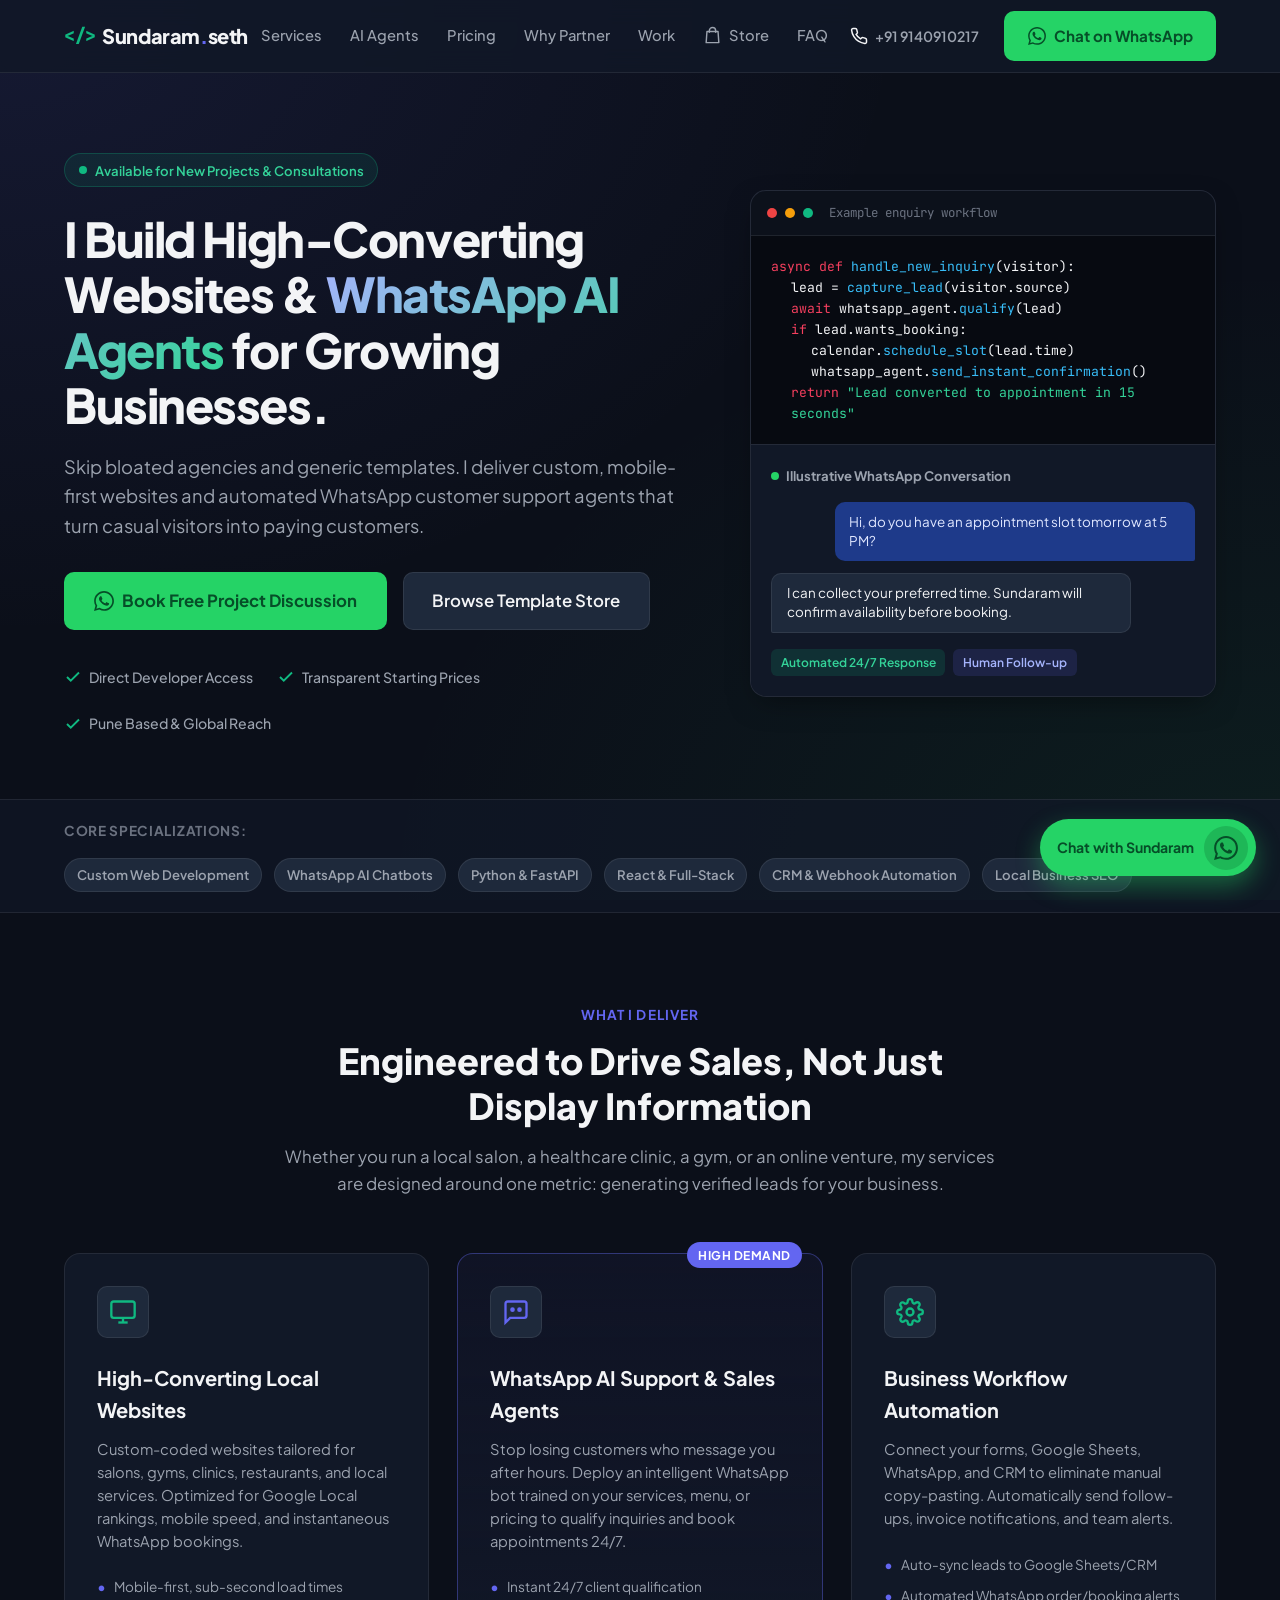
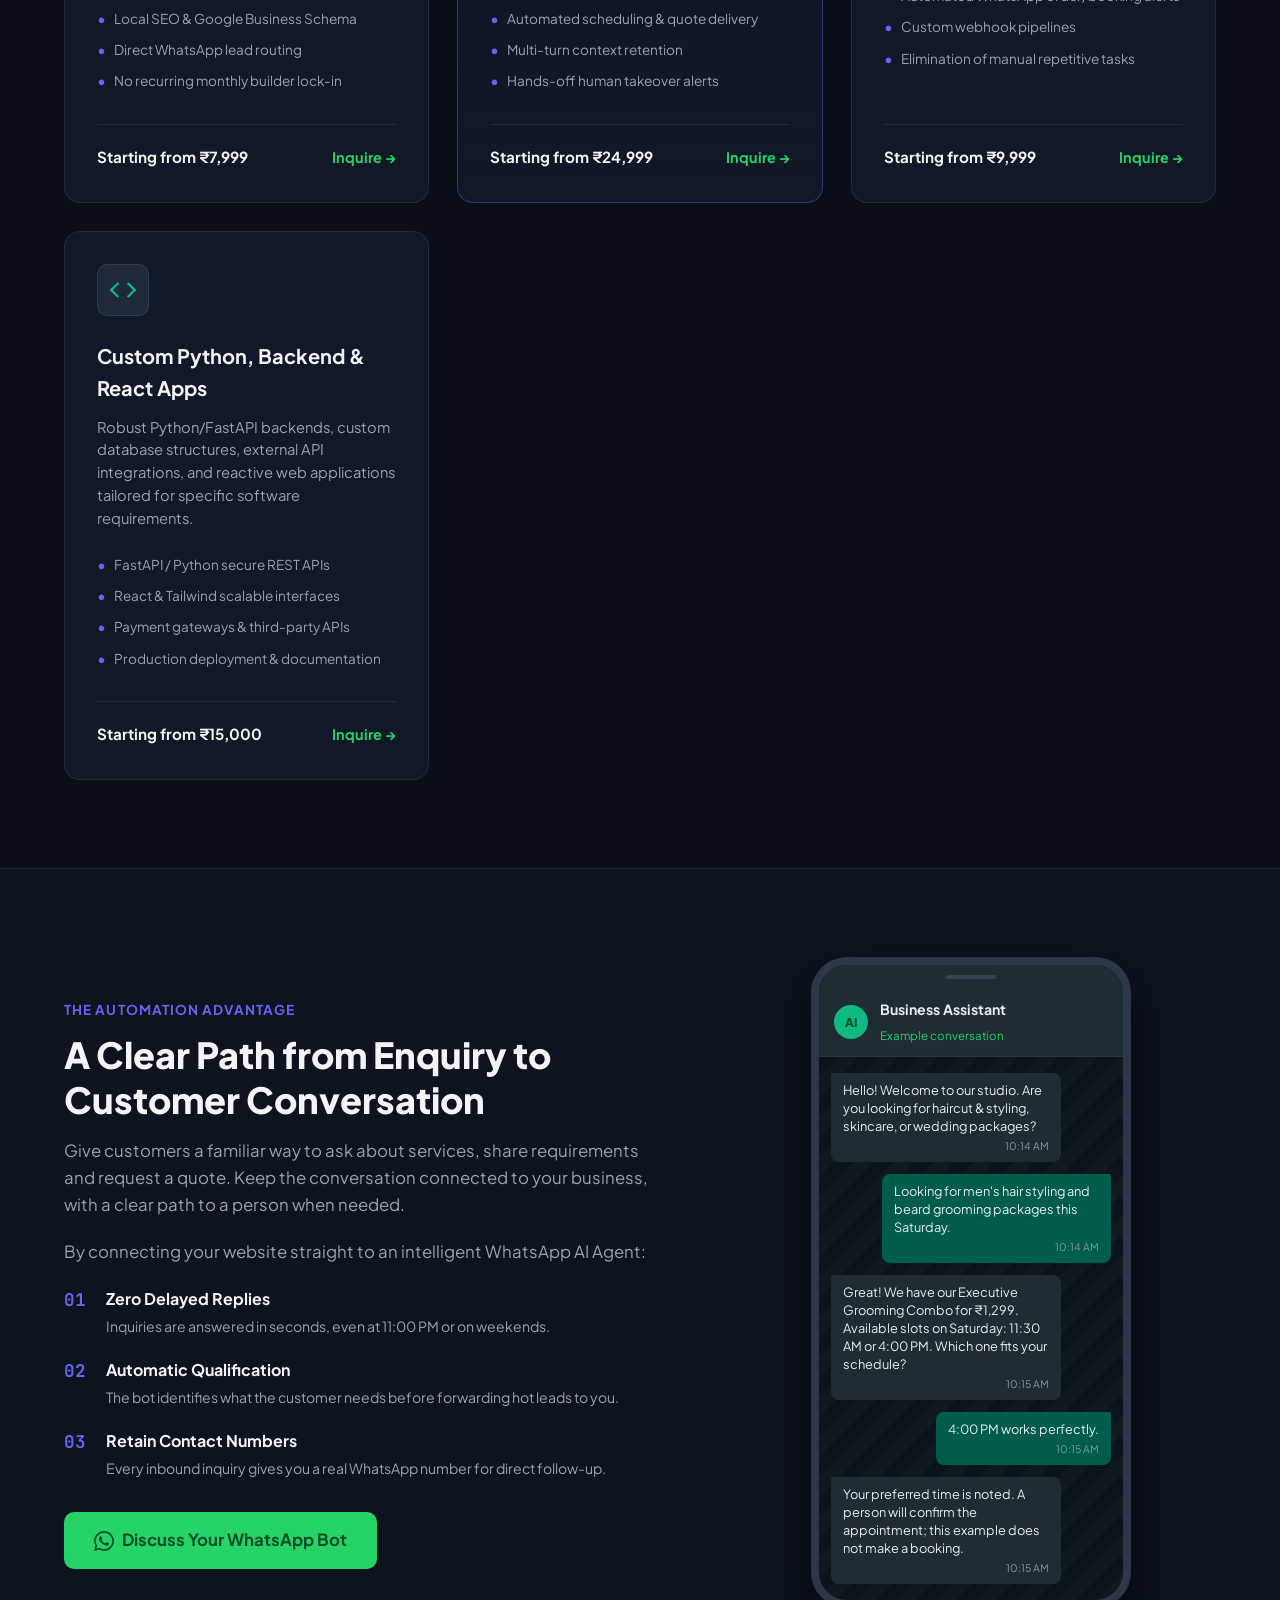
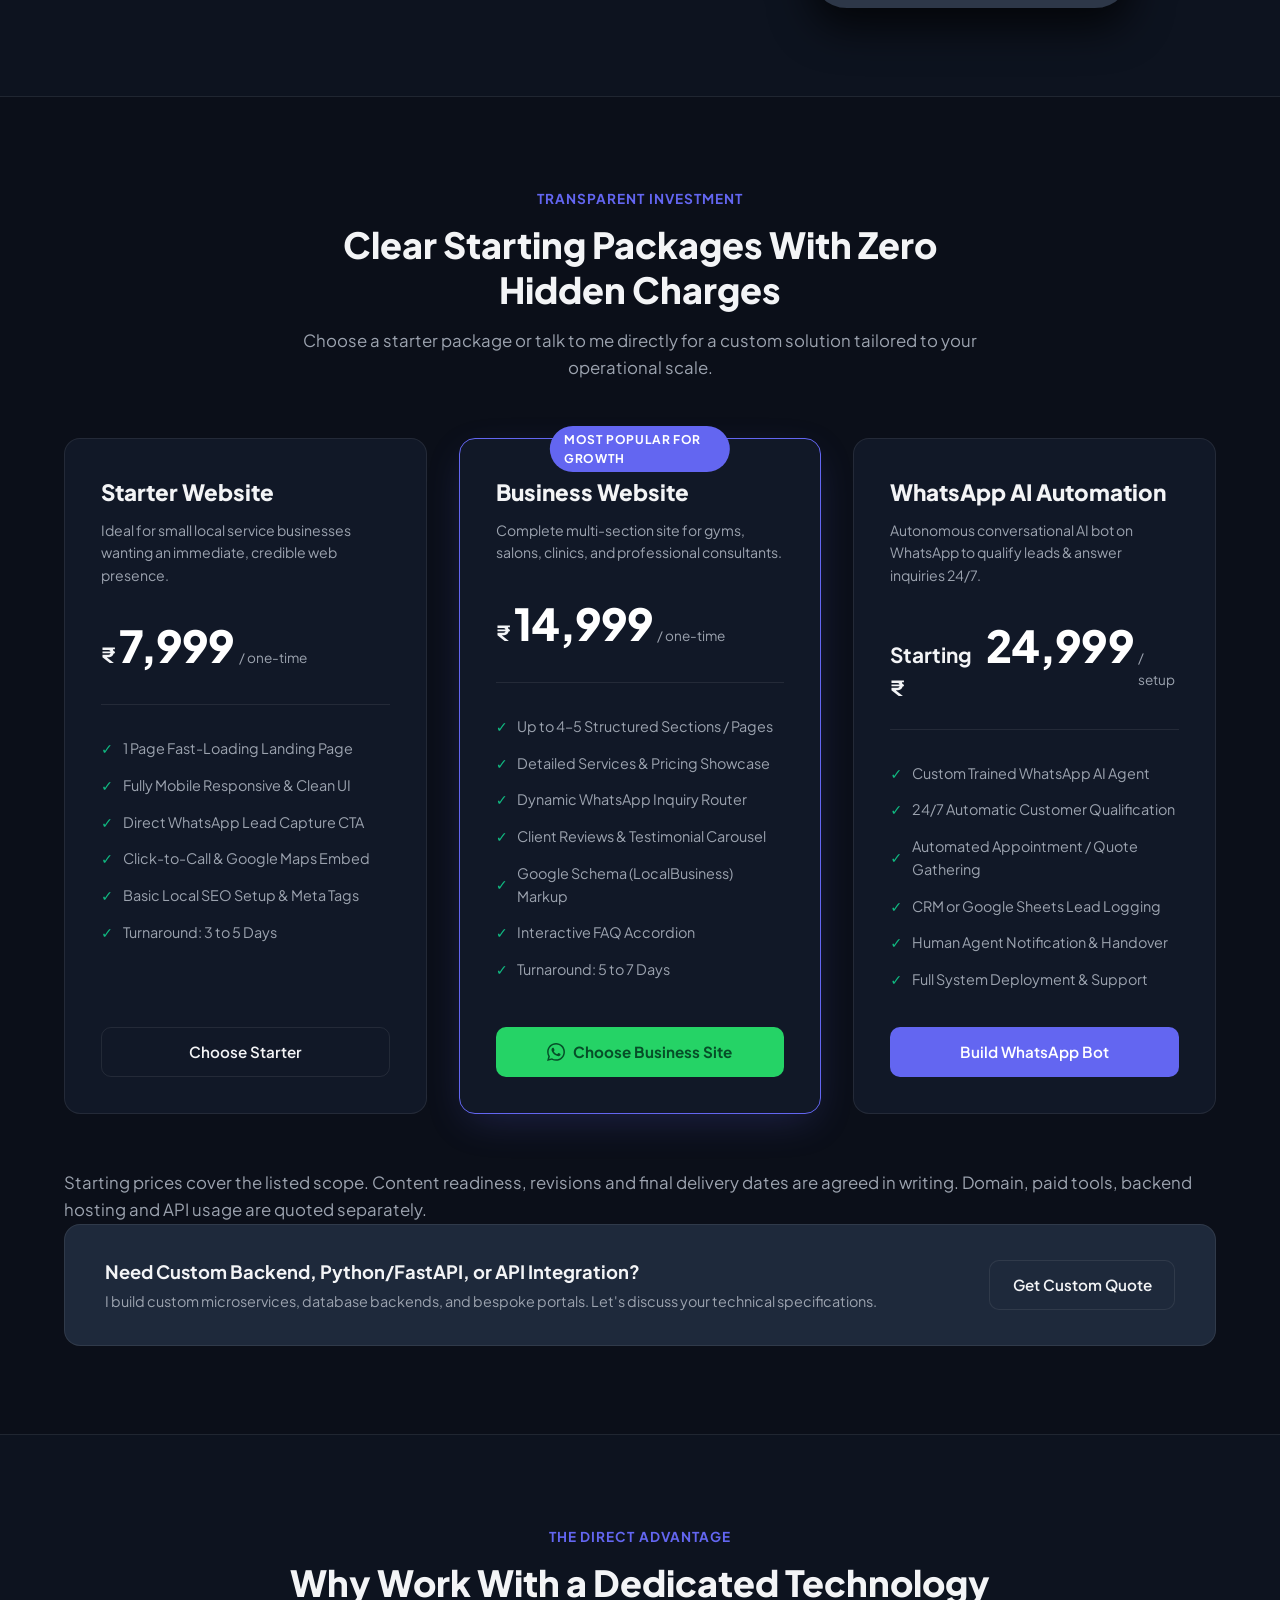
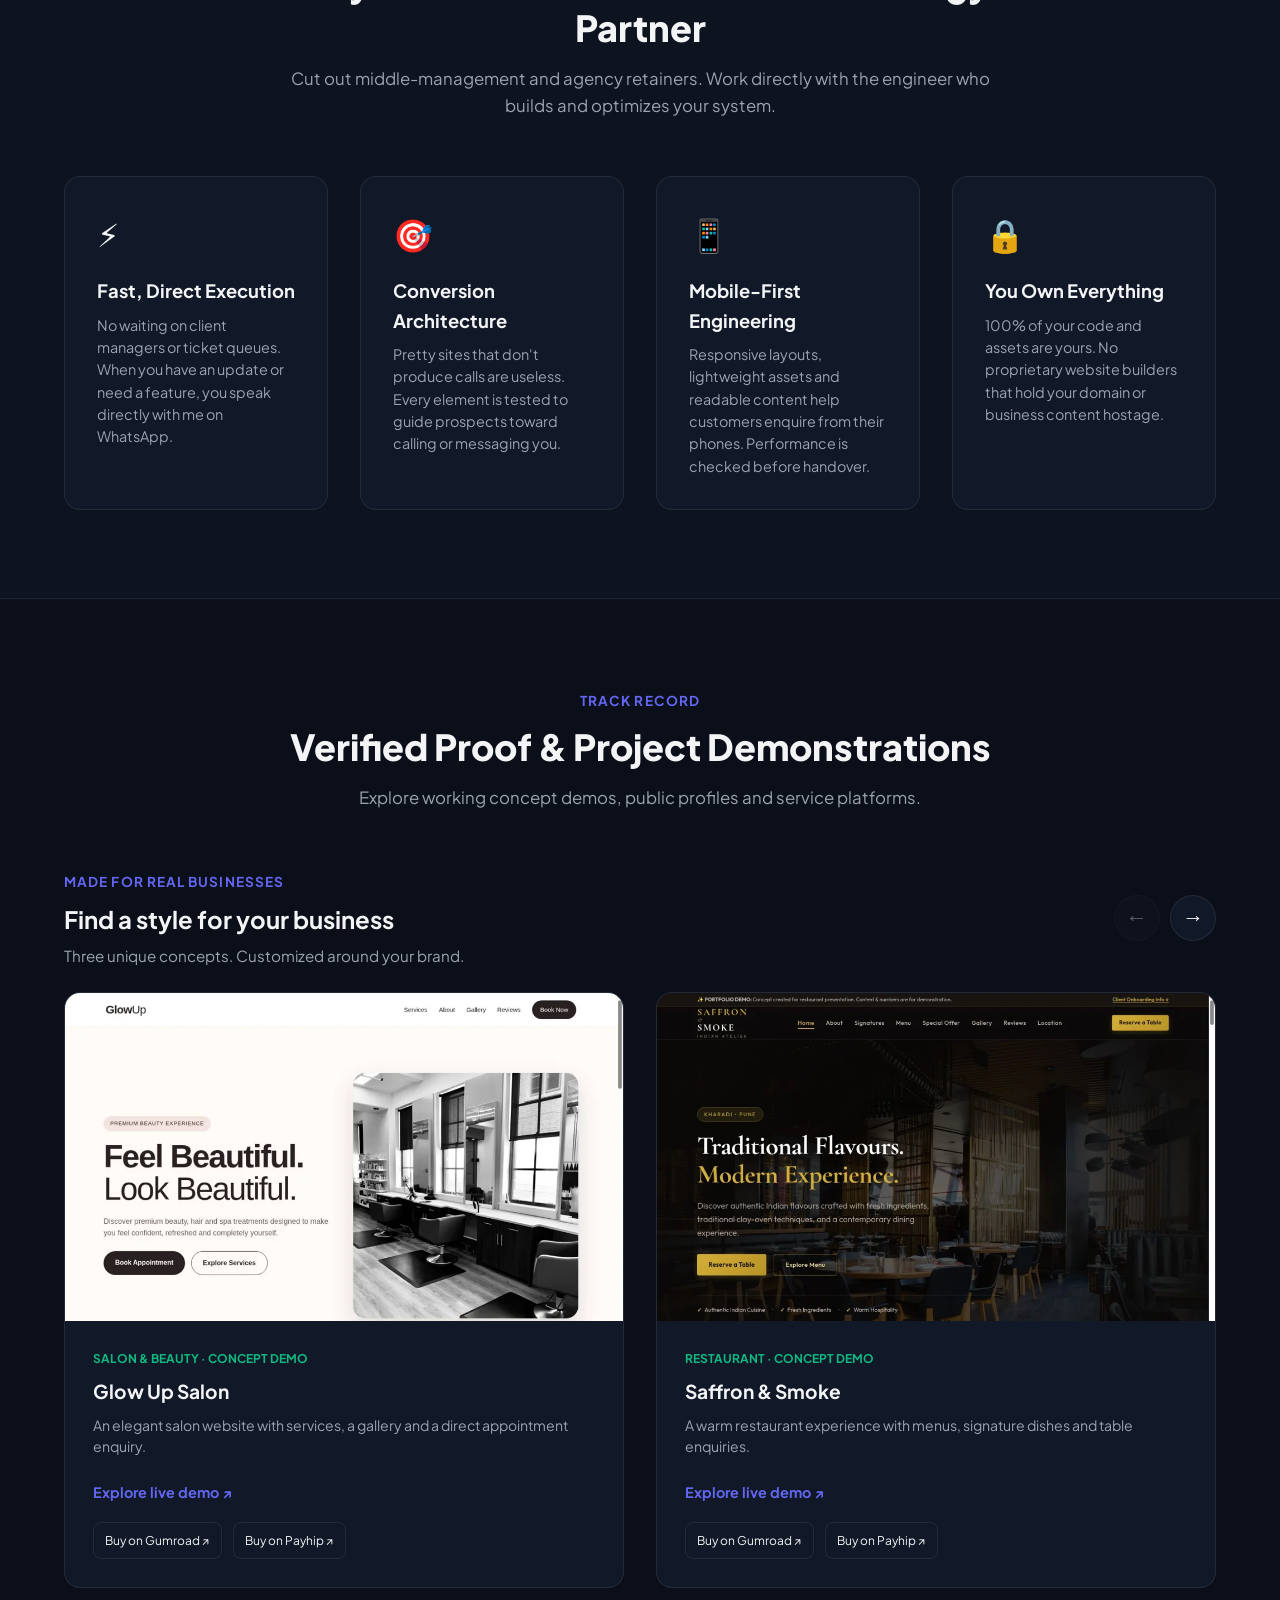
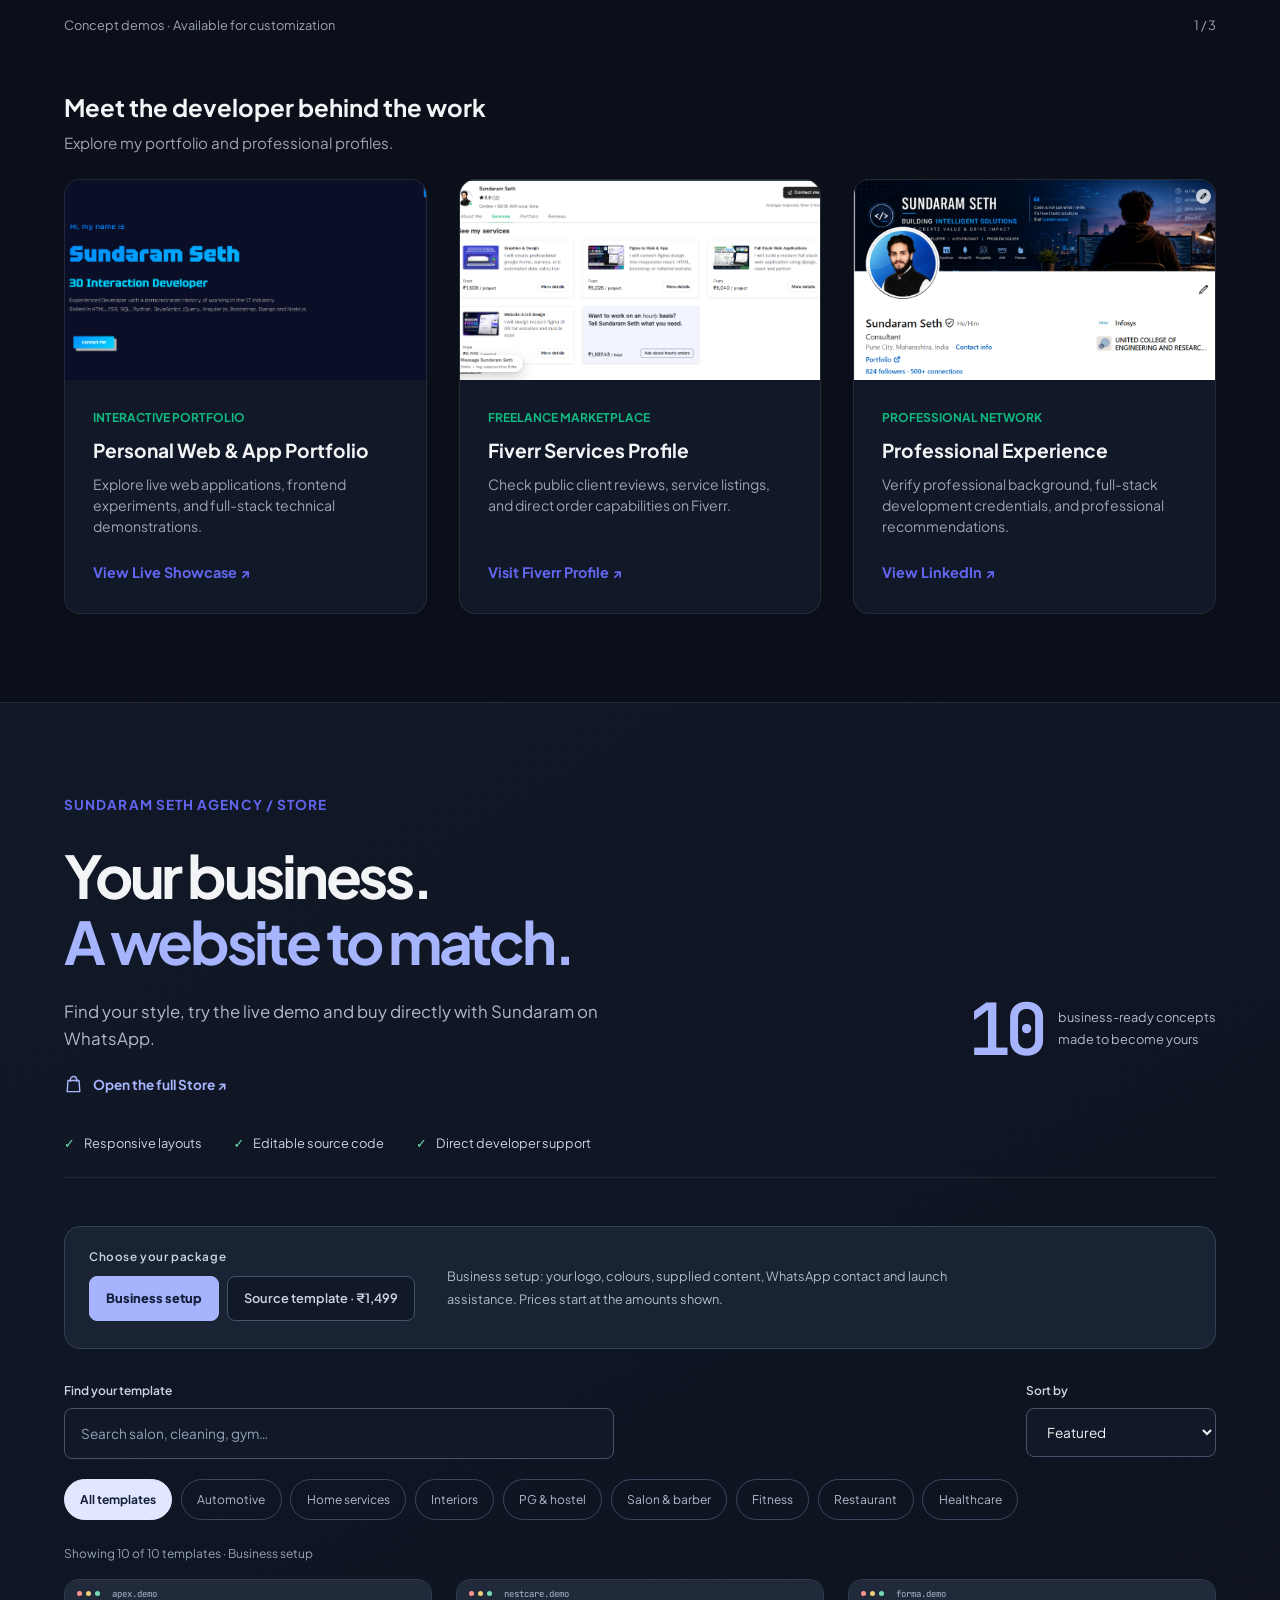
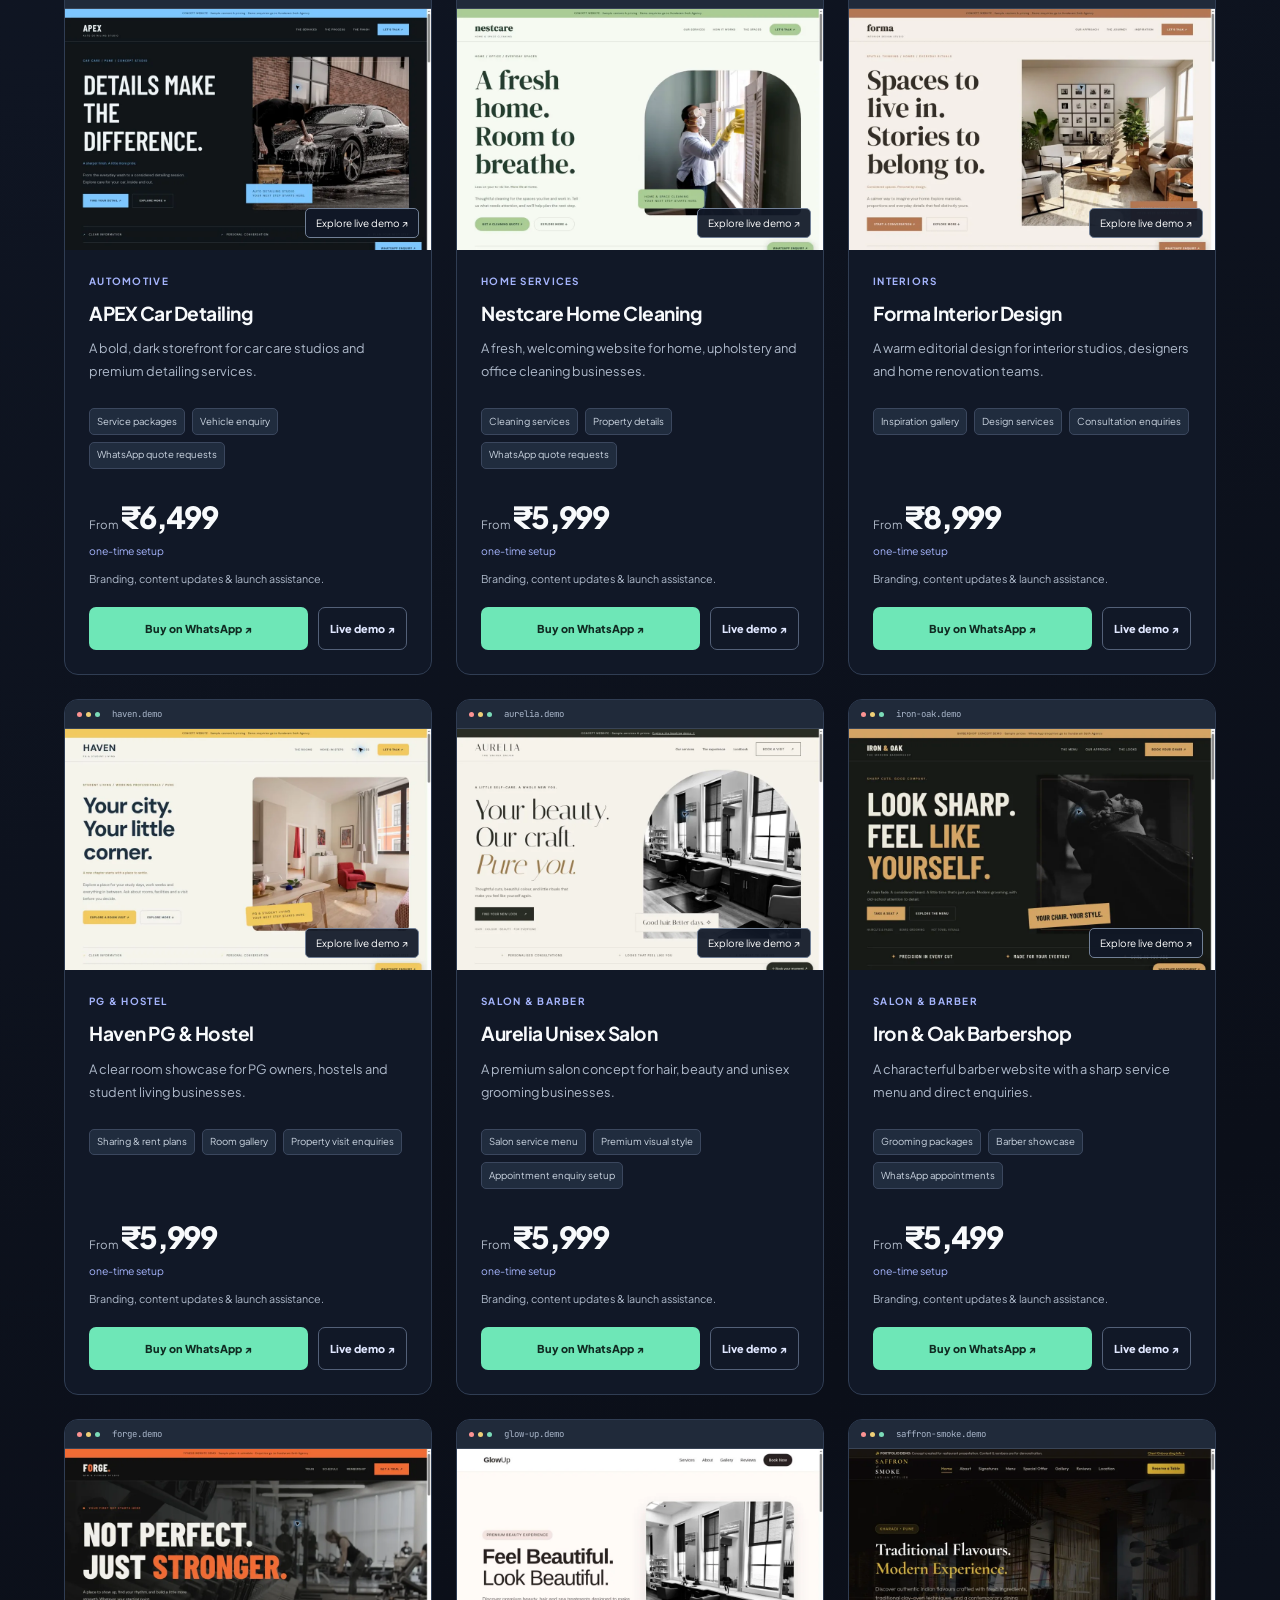
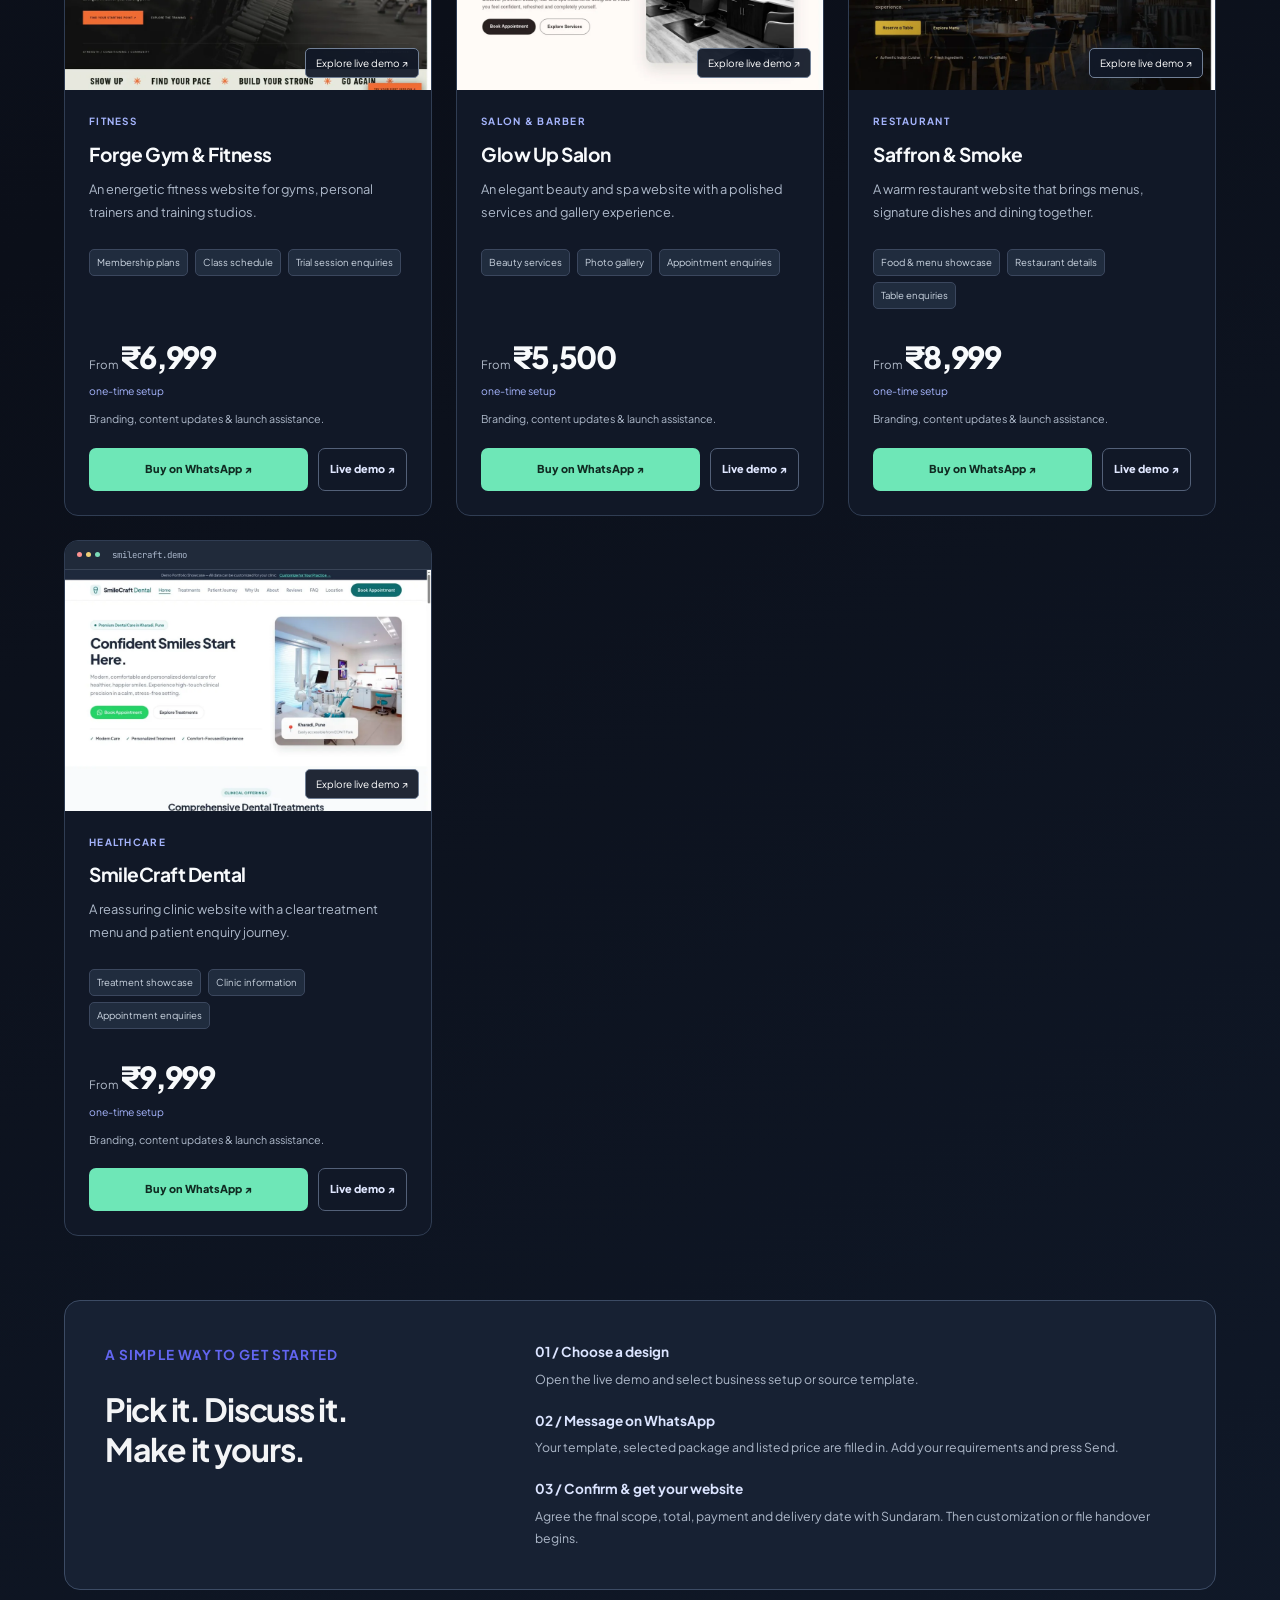
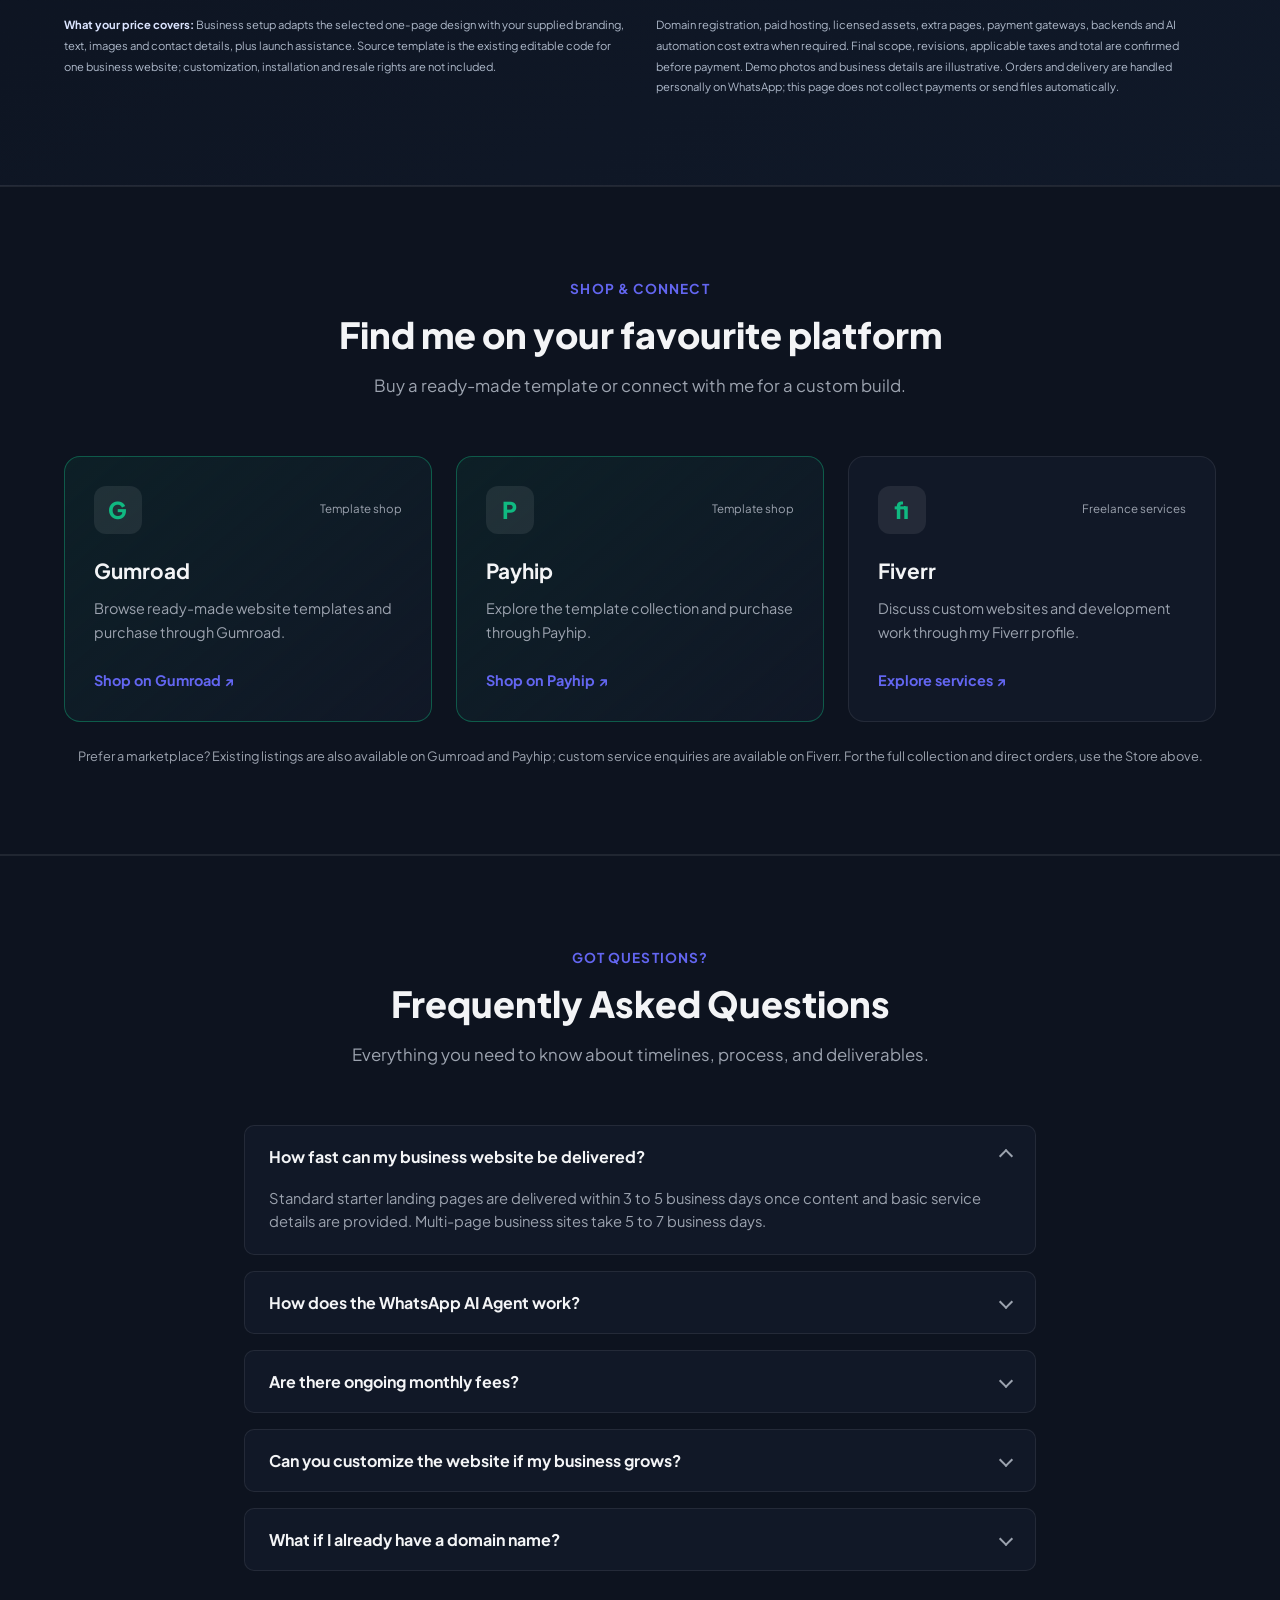
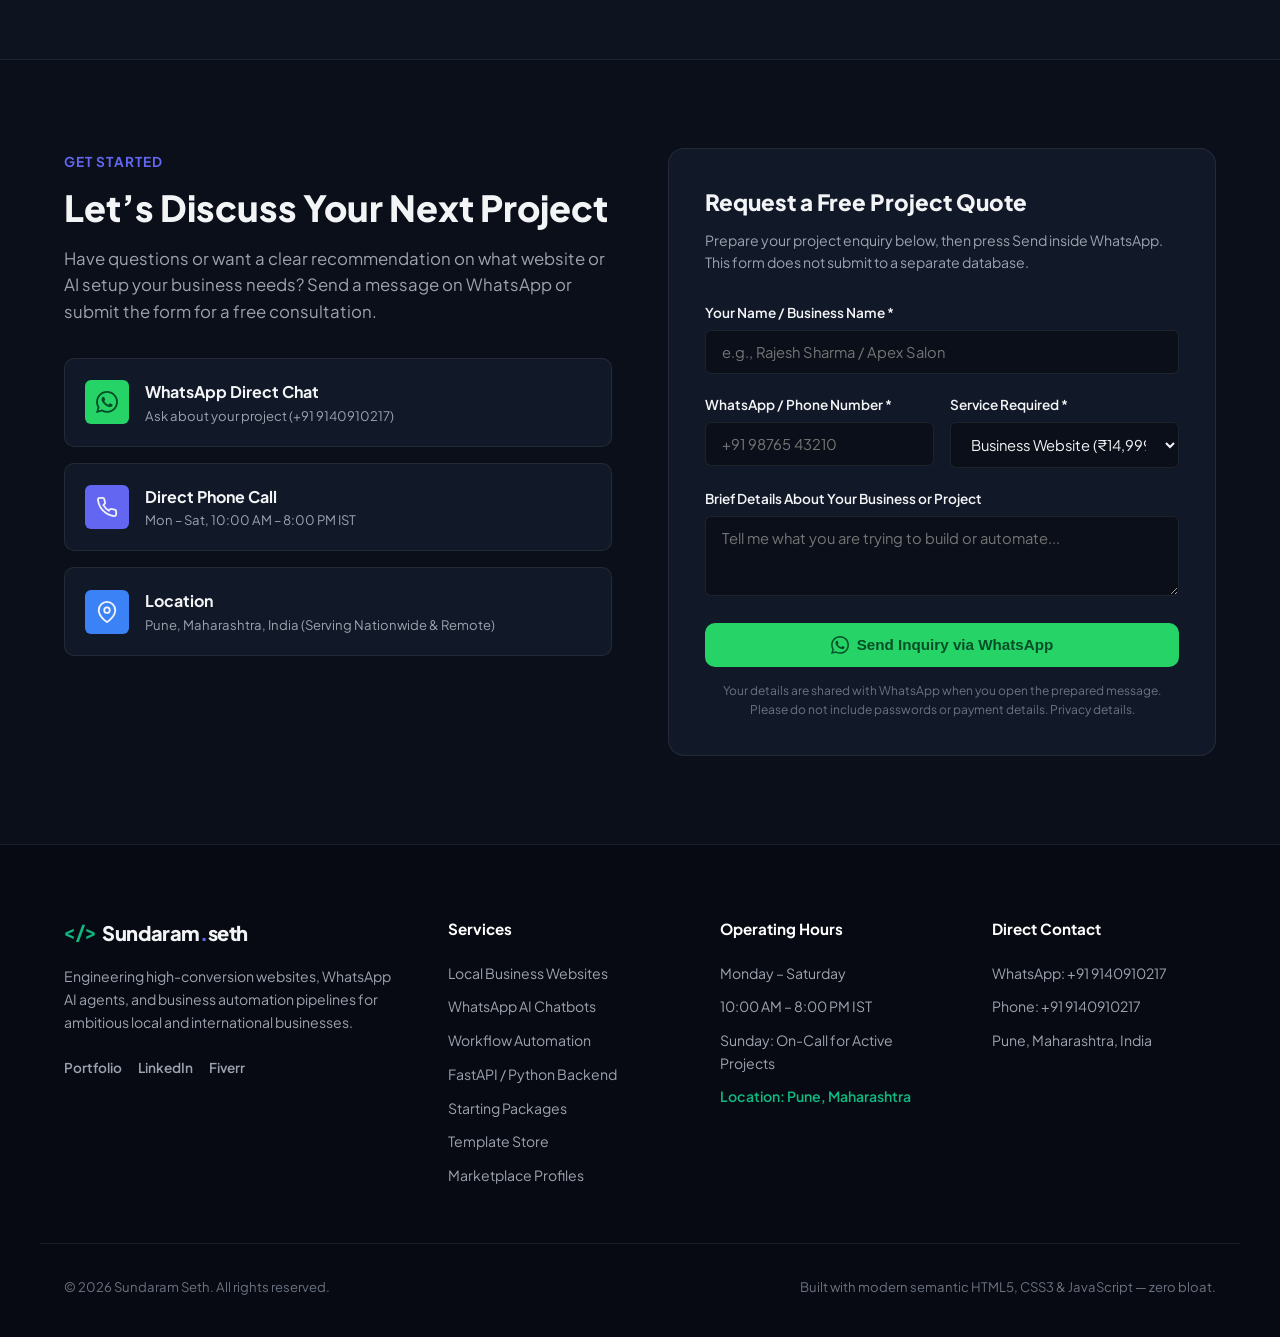
==== commit b9ffd341: "Add dedicated Store page and shopping bag navigation while retaining homepage catalogue" ====
--- a/index.html
+++ b/index.html
@@ -93,7 +93,7 @@
         <a href="#pricing" class="nav-link">Pricing</a>
         <a href="#why-me" class="nav-link">Why Partner</a>
         <a href="#portfolio" class="nav-link">Work</a>
-        <a href="#store" class="nav-link">Store</a>
+        <a href="/store.html" class="nav-link store-nav-link"><svg class="store-bag-icon" viewBox="0 0 24 24" width="19" height="19" fill="none" stroke="currentColor" stroke-width="1.8" stroke-linecap="round" stroke-linejoin="round" aria-hidden="true"><path d="M5 7h14l1 14H4L5 7Z"/><path d="M8 8V6a4 4 0 0 1 8 0v2"/></svg><span>Store</span></a>
         <a href="#faq" class="nav-link">FAQ</a>
       </nav>
 
@@ -120,7 +120,7 @@
         <a href="#pricing" class="mobile-nav-link">Transparent Pricing</a>
         <a href="#why-me" class="mobile-nav-link">Why Work With Me</a>
         <a href="#portfolio" class="mobile-nav-link">Selected Work</a>
-        <a href="#store" class="mobile-nav-link">Template Store</a>
+        <a href="/store.html" class="mobile-nav-link store-nav-link"><svg class="store-bag-icon" viewBox="0 0 24 24" width="19" height="19" fill="none" stroke="currentColor" stroke-width="1.8" stroke-linecap="round" stroke-linejoin="round" aria-hidden="true"><path d="M5 7h14l1 14H4L5 7Z"/><path d="M8 8V6a4 4 0 0 1 8 0v2"/></svg><span>Store</span></a>
         <a href="#faq" class="mobile-nav-link">Frequently Asked Questions</a>
         <a href="#contact" class="mobile-nav-link">Contact & Quote</a>
       </nav>
@@ -154,7 +154,7 @@
               <img src="img/whatsapp.svg" alt="WhatsApp" width="20" height="20" class="icon-svg">
               Book Free Project Discussion
             </a>
-            <a href="#store" class="btn btn-secondary btn-lg">Browse Template Store</a>
+            <a href="/store.html" class="btn btn-secondary btn-lg">Browse Template Store</a>
           </div>
 
           <!-- Trust Badges -->
@@ -617,7 +617,7 @@
     <!-- Direct template store: prices and product-specific WhatsApp enquiries -->
     <section class="section template-store" id="store" aria-labelledby="templateStoreTitle">
       <div class="container">
-        <div class="store-intro"><div><span class="section-subtitle">Sundaram Seth Agency / Store</span><h2 id="templateStoreTitle">Your business.<br><span>A website to match.</span></h2><p>Find your style, try the live demo and buy directly with Sundaram on WhatsApp.</p></div><div class="store-stamp"><strong>10</strong><span>business-ready concepts<br>made to become yours</span></div></div>
+        <div class="store-intro"><div><span class="section-subtitle">Sundaram Seth Agency / Store</span><h2 id="templateStoreTitle">Your business.<br><span>A website to match.</span></h2><p>Find your style, try the live demo and buy directly with Sundaram on WhatsApp.</p><a class="store-full-link" href="/store.html"><svg class="store-bag-icon" viewBox="0 0 24 24" width="19" height="19" fill="none" stroke="currentColor" stroke-width="1.8" stroke-linecap="round" stroke-linejoin="round" aria-hidden="true"><path d="M5 7h14l1 14H4L5 7Z"/><path d="M8 8V6a4 4 0 0 1 8 0v2"/></svg><span>Open the full Store ↗</span></a></div><div class="store-stamp"><strong>10</strong><span>business-ready concepts<br>made to become yours</span></div></div>
         <div class="store-promise"><span>Responsive layouts</span><span>Editable source code</span><span>Direct developer support</span></div>
         <div class="store-package-bar"><fieldset class="store-package-choice"><legend>Choose your package</legend><label><input type="radio" name="storePackage" value="setup" checked><span>Business setup</span></label><label><input type="radio" name="storePackage" value="source"><span>Source template · ₹1,499</span></label></fieldset><p id="storePackageNote">Business setup: your logo, colours, supplied content, WhatsApp contact and launch assistance. Prices start at the amounts shown.</p></div>
         <div class="store-toolbar"><div class="store-search"><label for="storeSearch">Find your template</label><input id="storeSearch" type="search" placeholder="Search salon, cleaning, gym…" autocomplete="off" aria-controls="templateGrid"></div><div class="store-sort"><label for="storeSort">Sort by</label><select id="storeSort" aria-controls="templateGrid"><option value="featured">Featured</option><option value="price-low">Price: low to high</option><option value="price-high">Price: high to low</option><option value="name">Name: A–Z</option></select></div></div>
@@ -846,7 +846,7 @@
           <li><a href="#services">Workflow Automation</a></li>
           <li><a href="#services">FastAPI / Python Backend</a></li>
           <li><a href="#pricing">Starting Packages</a></li>
-          <li><a href="#store">Template Store</a></li><li><a href="#stores">Marketplace Profiles</a></li>
+          <li><a href="/store.html">Template Store</a></li><li><a href="#stores">Marketplace Profiles</a></li>
         </ul>
       </div>
 
--- a/css/store.css
+++ b/css/store.css
@@ -8,3 +8,6 @@
 @media(max-width:1100px){.store-intro{gap:1rem}.store-stamp strong{font-size:3rem}.template-grid{grid-template-columns:repeat(2,minmax(0,1fr))}.store-package-bar{grid-template-columns:1fr;gap:1rem}.store-package-bar p{max-width:none}}
 @media(max-width:650px){.store-intro{display:block}.store-stamp{display:none}.store-intro h2{font-size:2.65rem}.store-promise{gap:.65rem 1rem;font-size:.67rem;margin-bottom:1.5rem}.store-package-bar{padding:1rem}.store-package-choice label span{font-size:.72rem;padding:.65rem .8rem}.store-toolbar{display:grid;grid-template-columns:1fr;gap:1rem}.store-sort{min-width:0}.store-filters{gap:.4rem}.store-filters button{font-size:.67rem;padding:.6rem .7rem}.template-grid{grid-template-columns:1fr;gap:1.3rem}.template-preview img{aspect-ratio:1.6}.template-body{padding:1.25rem}.template-description{min-height:0}.template-buy,.template-demo{font-size:.74rem;min-height:46px}.store-order-info{grid-template-columns:1fr;gap:1.5rem;padding:1.5rem;margin-top:2rem}.store-terms{grid-template-columns:1fr;gap:1rem}.store-intro p{font-size:.9rem}#store{scroll-margin-top:85px}}
 @media(prefers-reduced-motion:reduce){.template-product,.template-preview img{transition:none}.template-product:hover,.template-preview:hover img{transform:none}}
+
+/* Direct Store page and shared shopping-bag navigation. */
+.store-nav-link{display:inline-flex!important;align-items:center;gap:.4rem}.store-bag-icon{flex-shrink:0}.store-nav-link[aria-current="page"]{color:#a5b4fc}.store-full-link{display:inline-flex;align-items:center;gap:.6rem;margin-top:1.3rem;color:#a5b4fc;font-weight:700;font-size:.85rem}.store-full-link:hover{color:#e0e7ff}.store-breadcrumb{display:flex;align-items:center;gap:.7rem;color:#94a3b8;font-size:.75rem;margin-bottom:2rem}.store-breadcrumb a{color:#cbd5e1}.store-breadcrumb a:hover{color:#a5b4fc}.standalone-store #store{padding-top:40px;border-top:0}.standalone-store .store-intro h1{font-size:clamp(2.5rem,4.6vw,4.6rem);line-height:1.12;letter-spacing:-.055em;margin:1rem 0 1.5rem;max-width:850px}.standalone-store .store-intro h1 span{color:#a5b4fc}.standalone-store .store-intro{margin-bottom:1.5rem}.store-skip-link{position:fixed;top:-100px;left:1rem;z-index:2000;background:#a5b4fc;color:#111827;padding:.75rem 1rem;border-radius:5px}.store-skip-link:focus{top:1rem}@media(max-width:650px){.standalone-store .store-intro h1{font-size:2.65rem}.standalone-store #store{padding-top:25px}.store-breadcrumb{margin-bottom:1rem}}
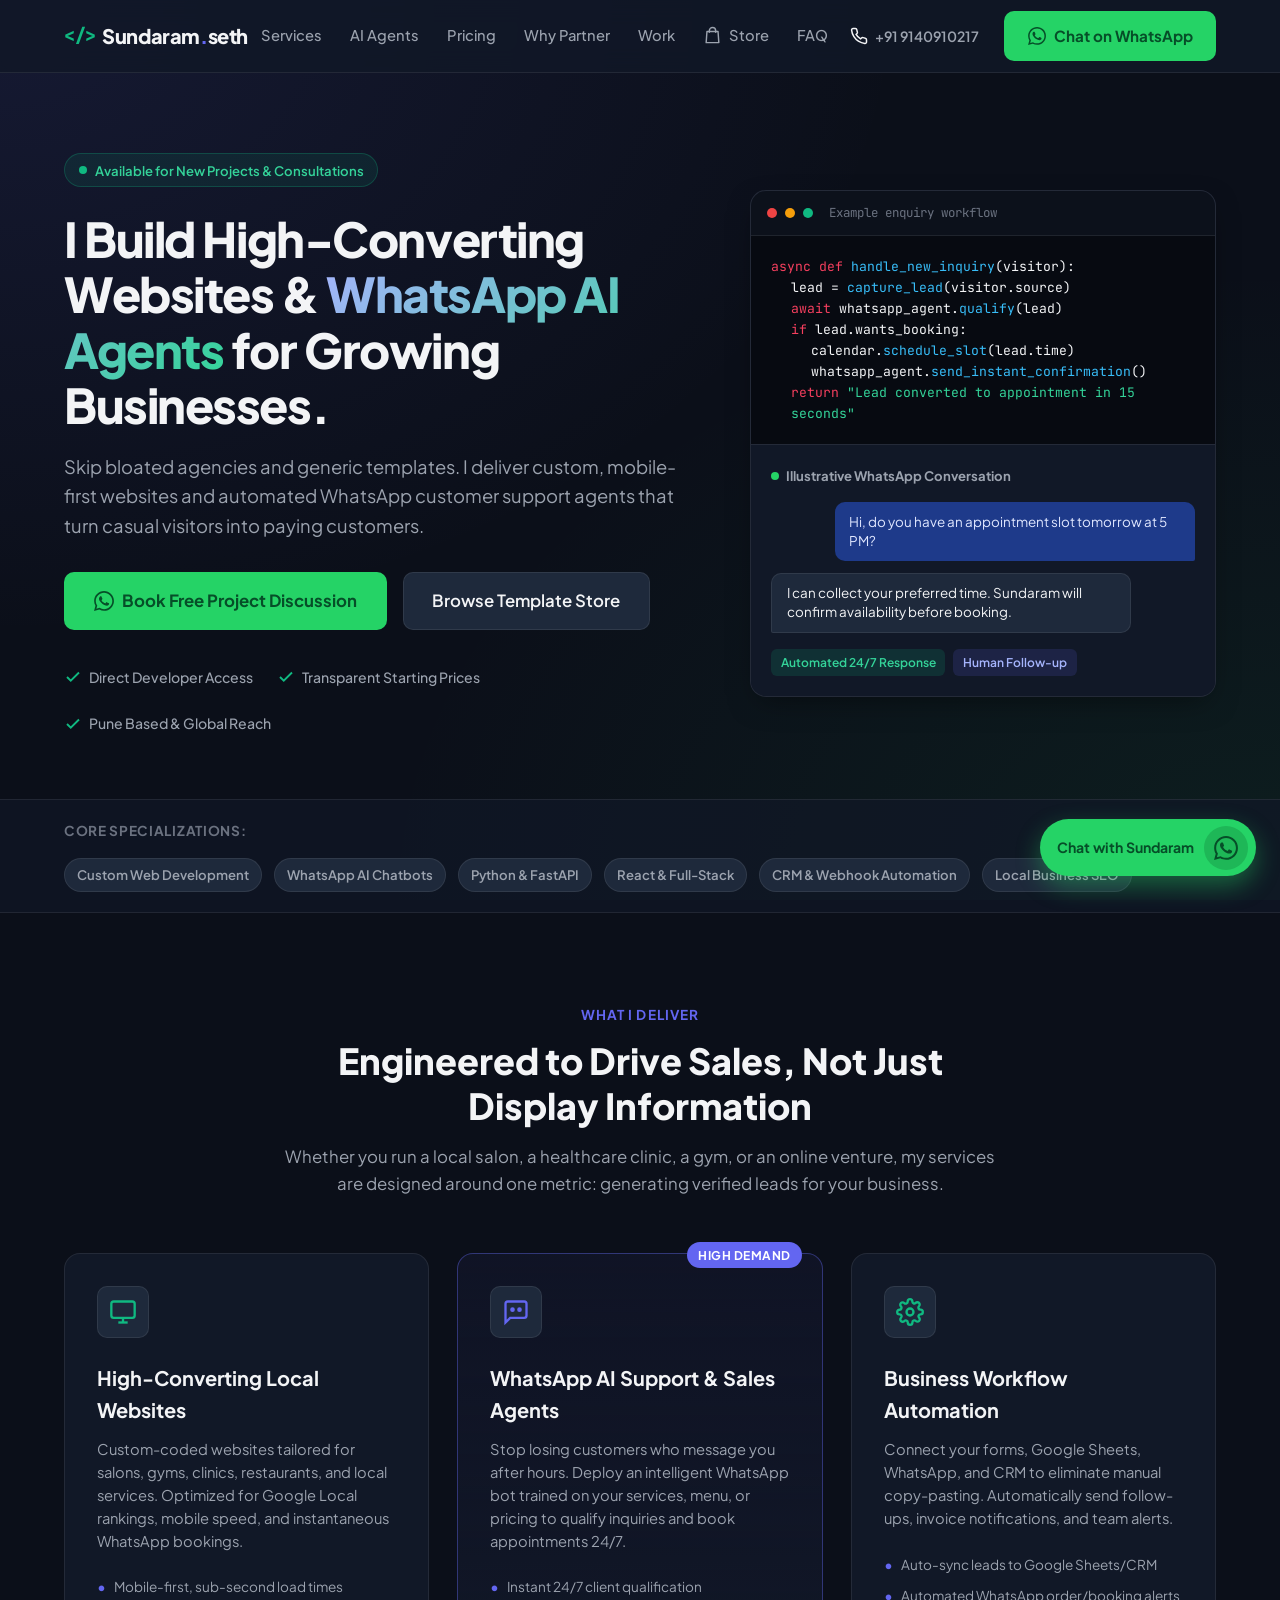
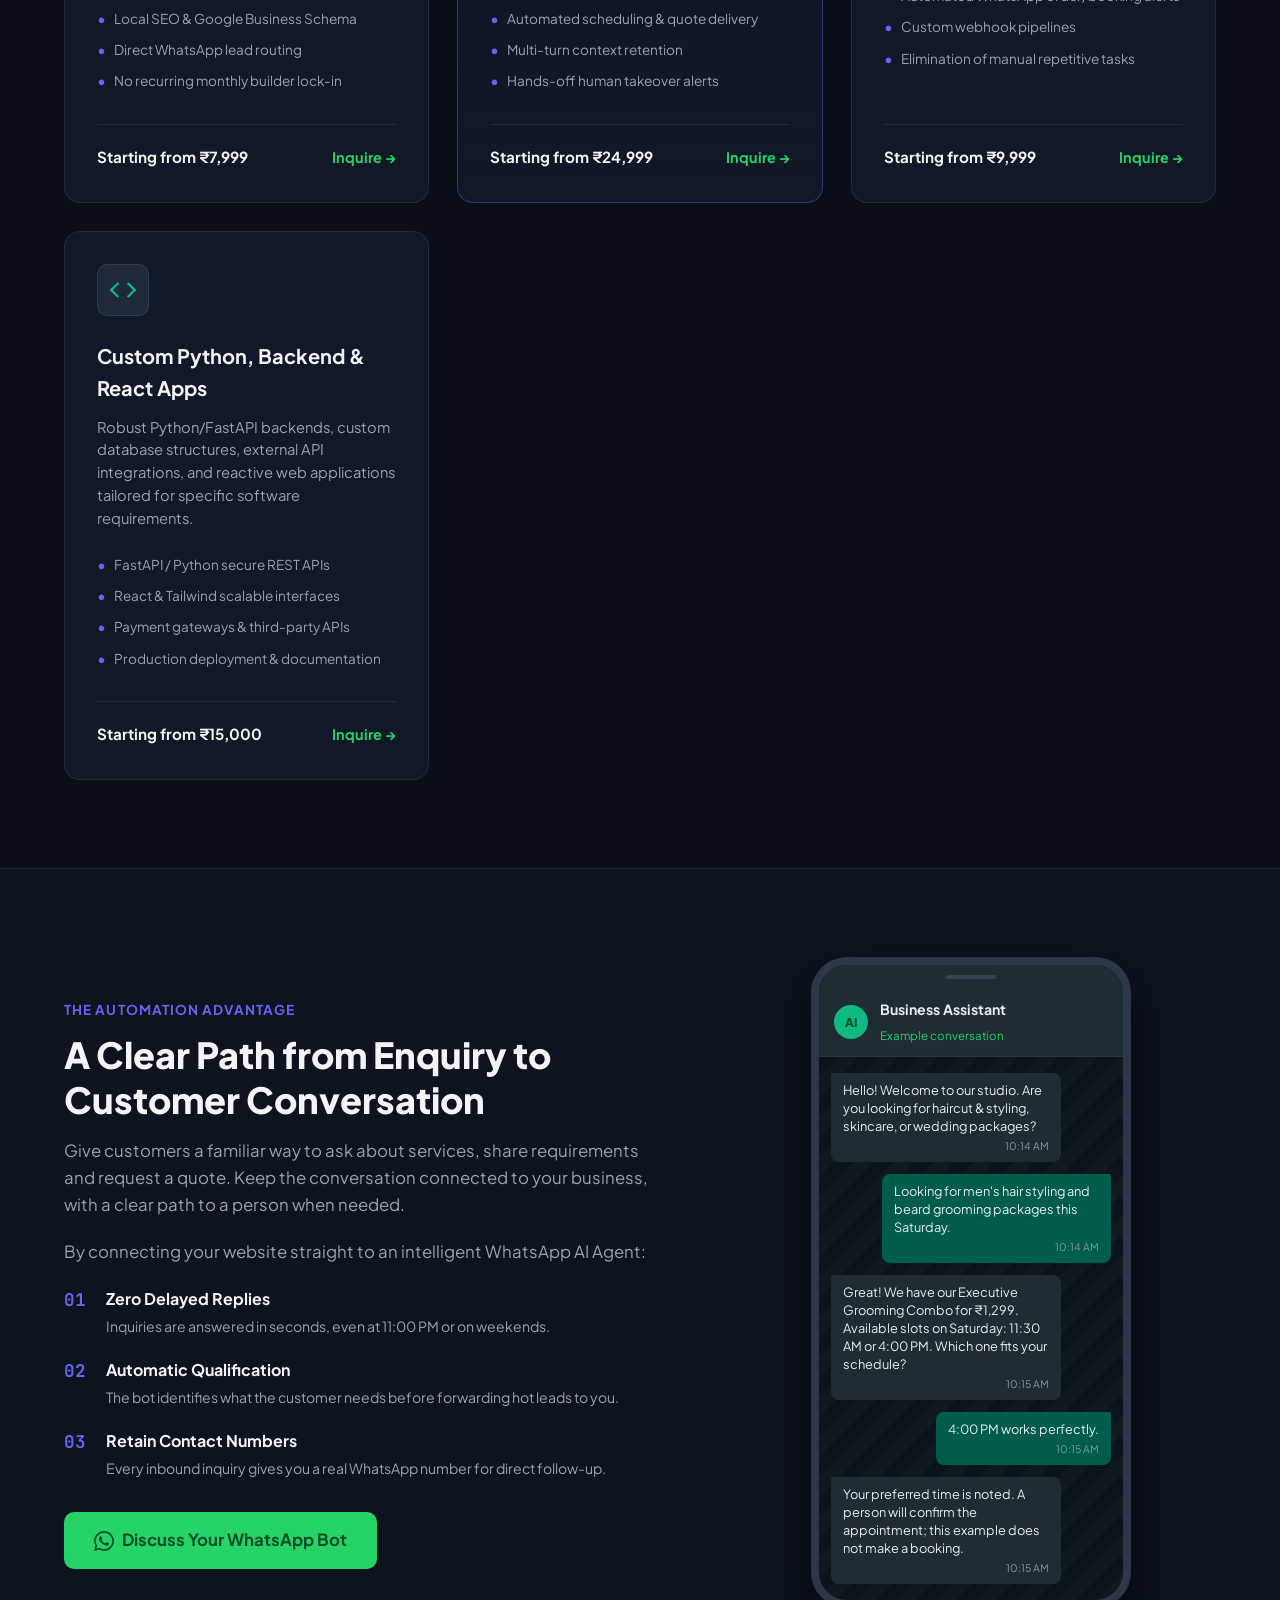
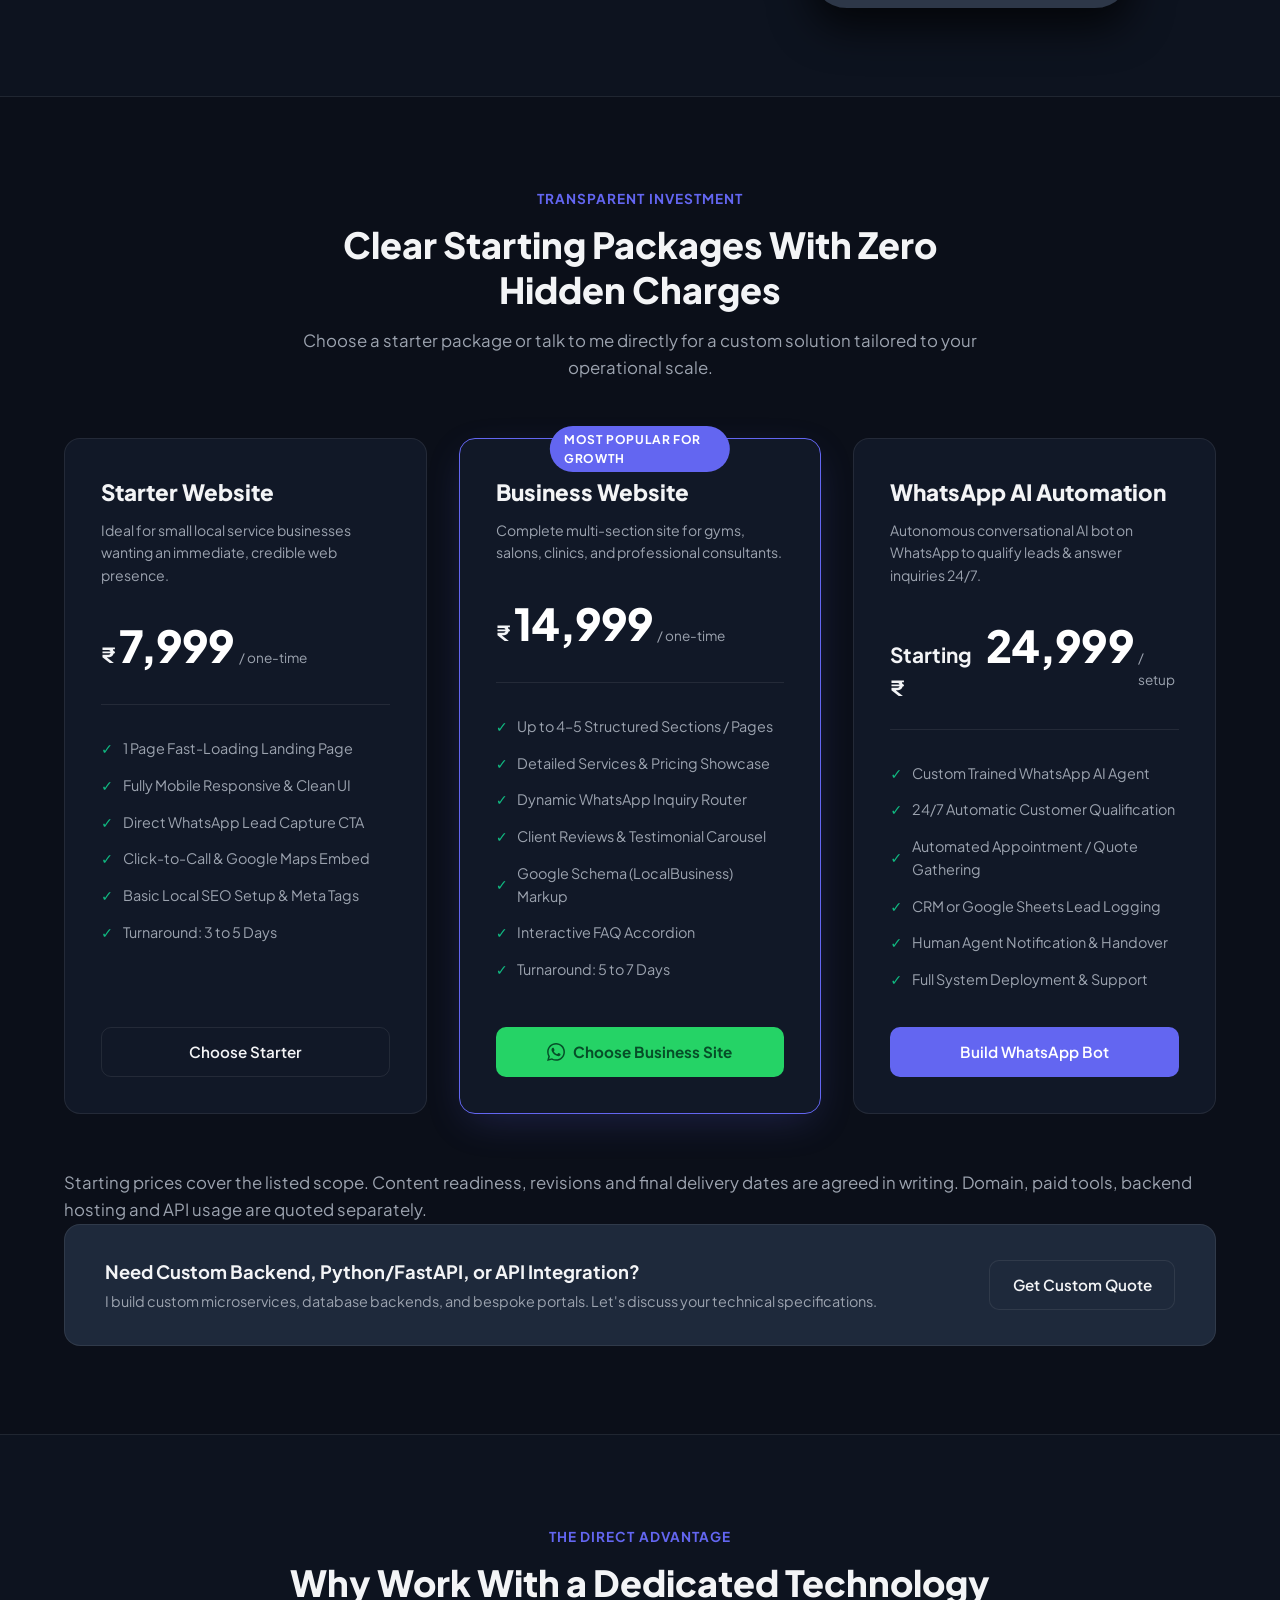
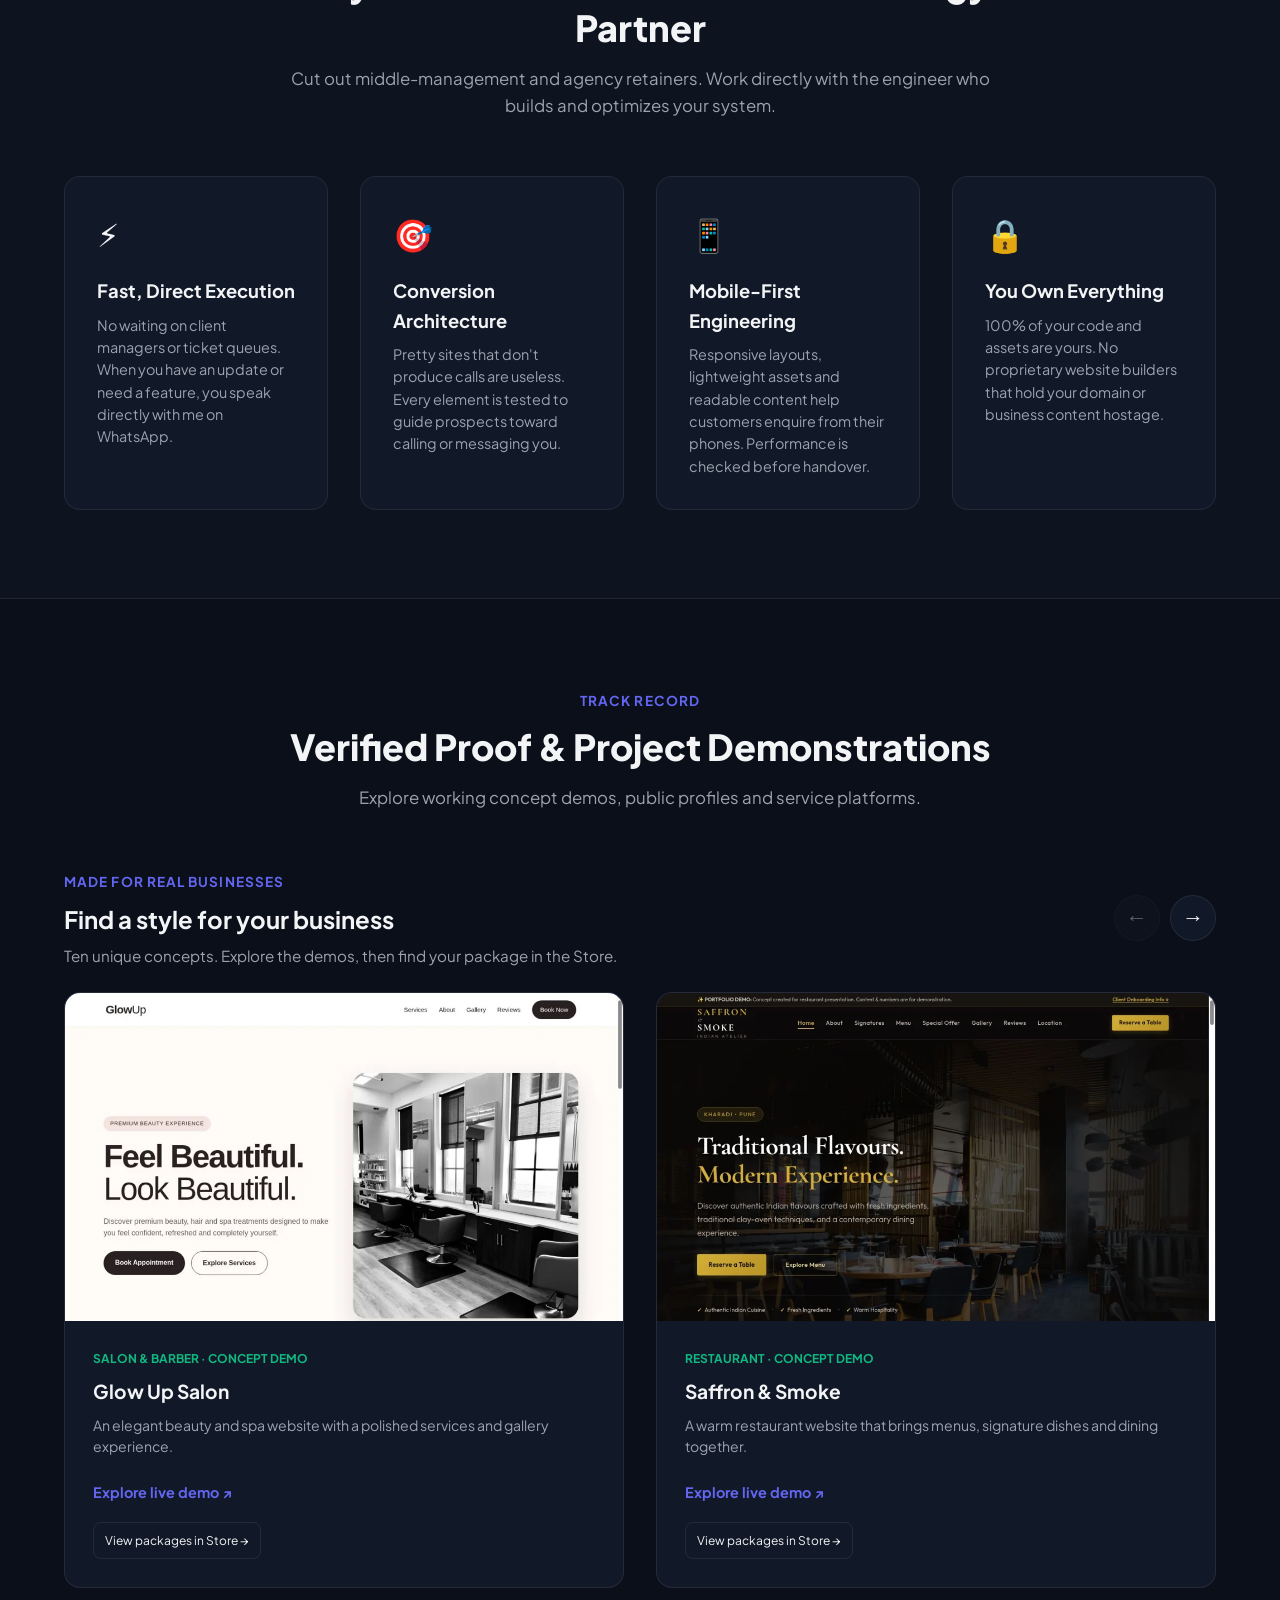
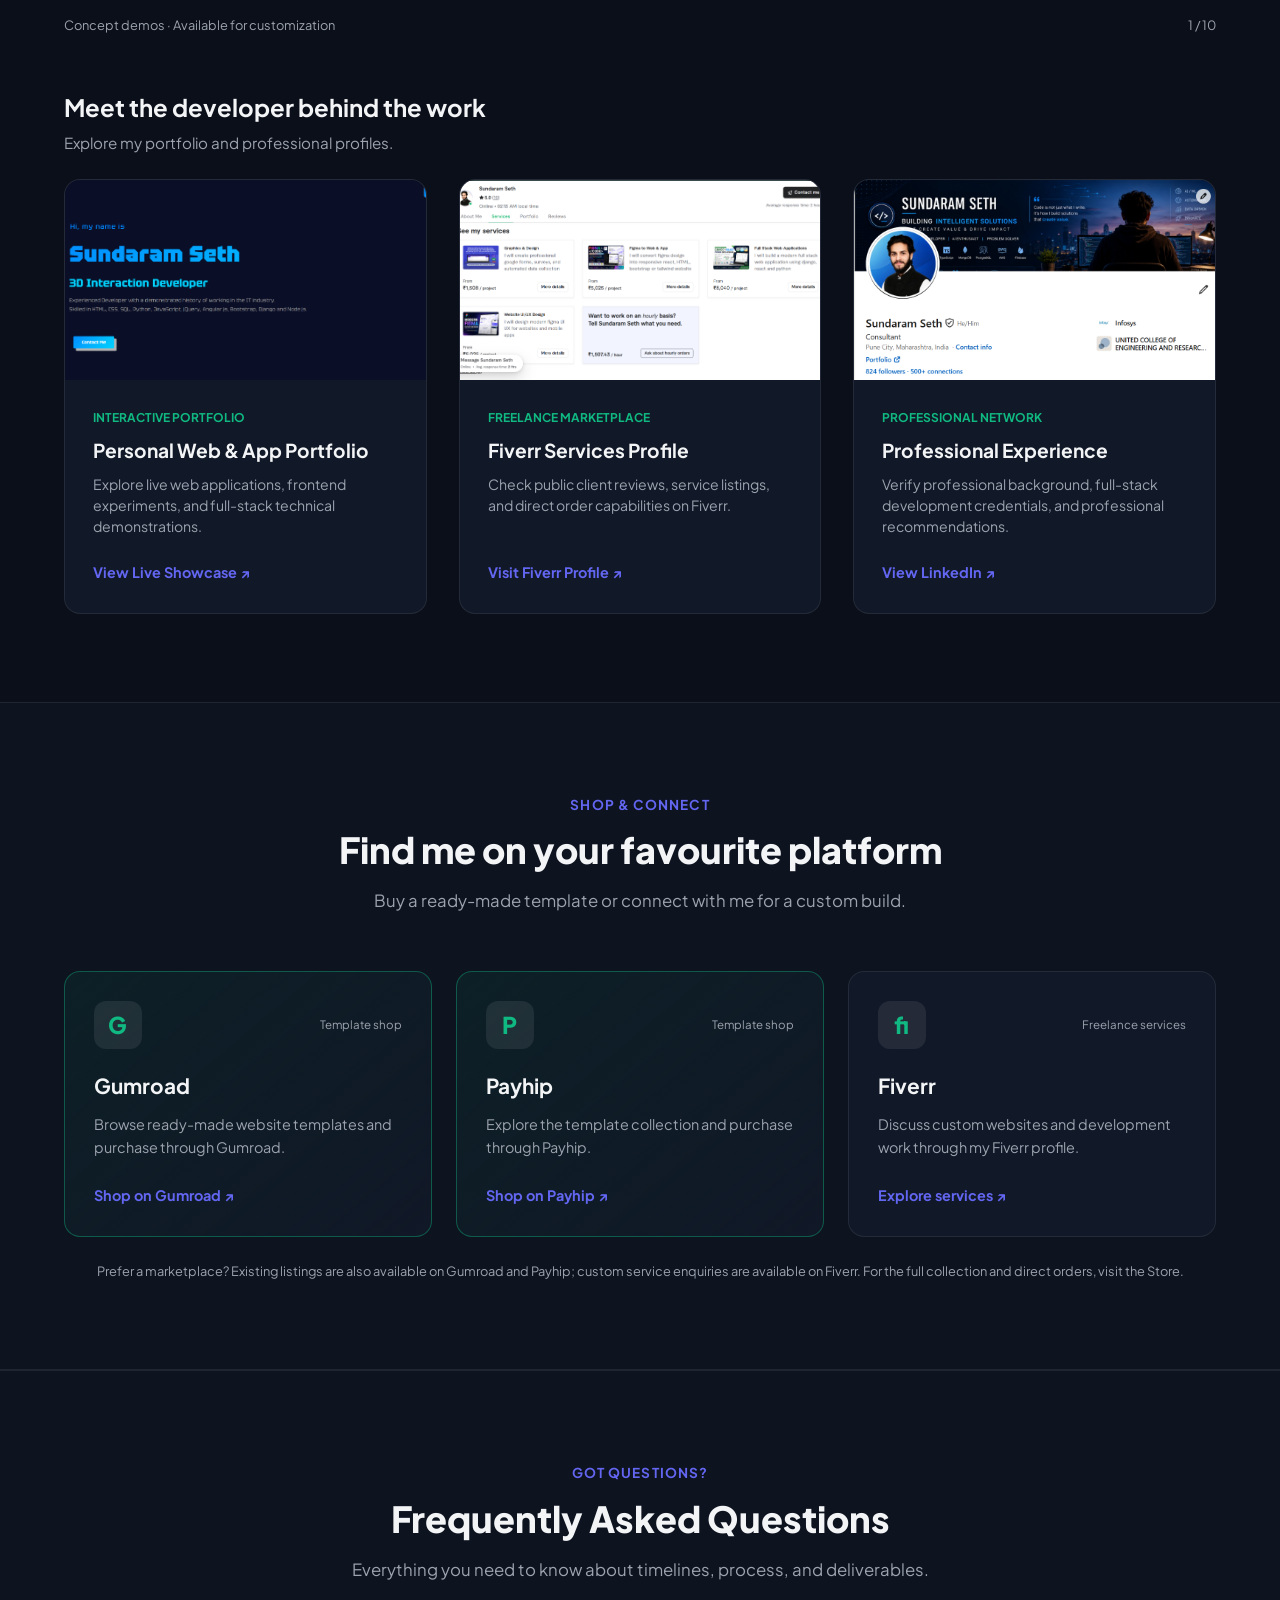
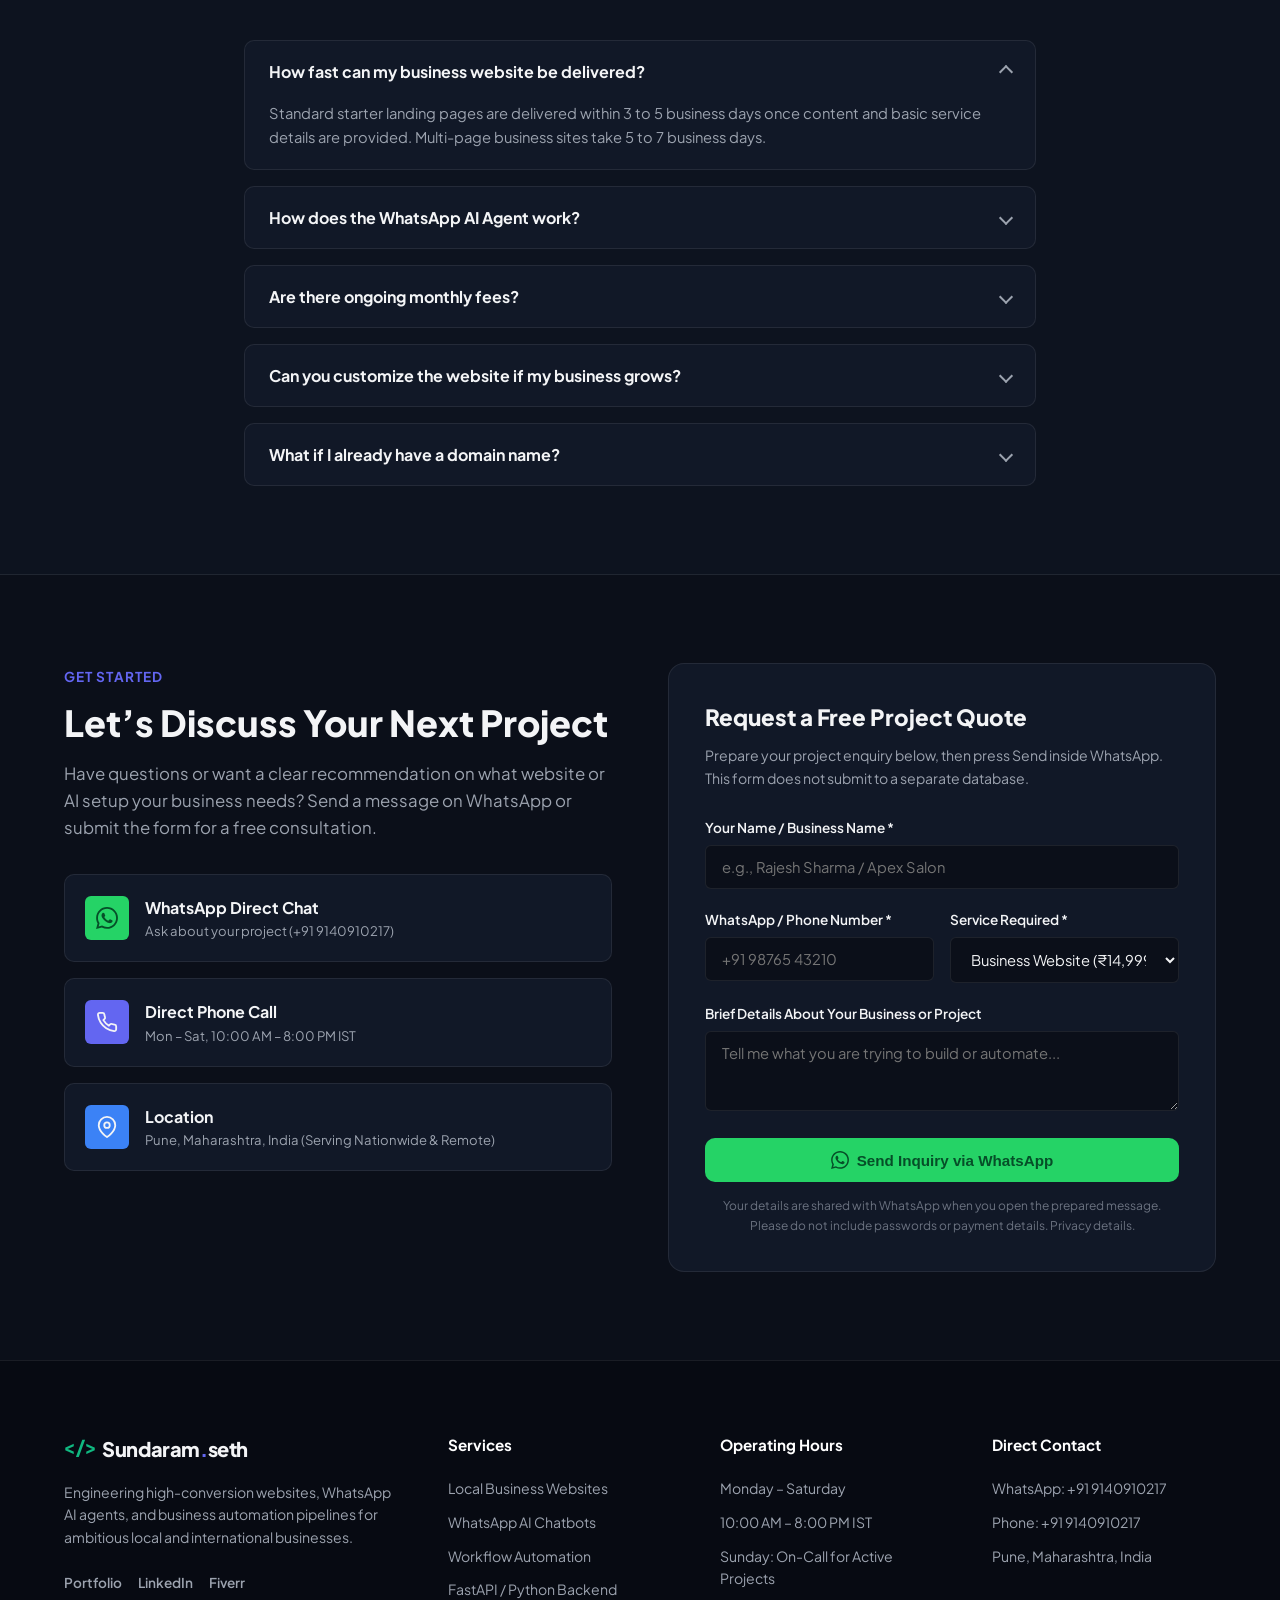
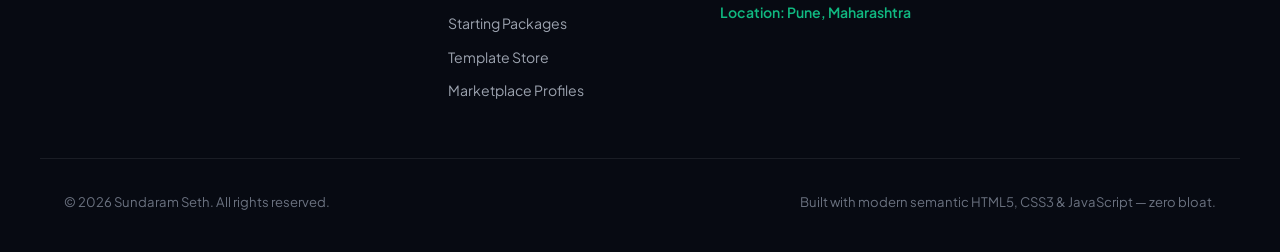
==== commit 4c14f3c2: "Remove duplicate homepage store and expand project showcase to 10 new-tab demos" ====
--- a/index.html
+++ b/index.html
@@ -565,7 +565,7 @@
           </p>
         </div>
 
-        <div class="project-showcase" role="region" aria-label="Website project showcase"><div class="project-toolbar"><div><span class="section-subtitle">Made for real businesses</span><h3>Find a style for your business</h3><p>Three unique concepts. Customized around your brand.</p></div><div class="project-controls"><button type="button" id="projectPrev" aria-label="Previous project" aria-controls="projectTrack">←</button><button type="button" id="projectNext" aria-label="Next project" aria-controls="projectTrack">→</button></div></div><div class="project-track" id="projectTrack" tabindex="0" aria-label="Project cards; swipe or use arrow keys"><article class="portfolio-card project-card"><div class="portfolio-media"><img src="img/project-salon.webp" alt="Glow Up Salon website preview" width="1000" height="685" loading="lazy"></div><div class="portfolio-details"><span class="portfolio-tag">Salon & beauty · Concept demo</span><h3>Glow Up Salon</h3><p>An elegant salon website with services, a gallery and a direct appointment enquiry.</p><a href="https://glowupsaloon.vercel.app/" target="_blank" rel="noopener noreferrer" class="portfolio-link">Explore live demo ↗</a><div class="template-shop-links" aria-label="Buy this template"><a href="https://sundaramseth.gumroad.com/l/skrtm" target="_blank" rel="noopener noreferrer">Buy on Gumroad ↗</a><a href="https://payhip.com/b/wHa1x" target="_blank" rel="noopener noreferrer">Buy on Payhip ↗</a></div></div></article><article class="portfolio-card project-card"><div class="portfolio-media"><img src="img/project-restaurant.webp" alt="Saffron & Smoke website preview" width="1000" height="685" loading="lazy"></div><div class="portfolio-details"><span class="portfolio-tag">Restaurant · Concept demo</span><h3>Saffron & Smoke</h3><p>A warm restaurant experience with menus, signature dishes and table enquiries.</p><a href="https://saffron-and-smoke-self.vercel.app/" target="_blank" rel="noopener noreferrer" class="portfolio-link">Explore live demo ↗</a><div class="template-shop-links" aria-label="Buy this template"><a href="https://sundaramseth.gumroad.com/l/gneyx" target="_blank" rel="noopener noreferrer">Buy on Gumroad ↗</a><a href="https://payhip.com/b/Jixzf" target="_blank" rel="noopener noreferrer">Buy on Payhip ↗</a></div></div></article><article class="portfolio-card project-card"><div class="portfolio-media"><img src="img/project-dental.webp" alt="SmileCraft Dental website preview" width="1000" height="685" loading="lazy"></div><div class="portfolio-details"><span class="portfolio-tag">Healthcare · Concept demo</span><h3>SmileCraft Dental</h3><p>A clear, reassuring clinic website with treatments and appointment enquiries.</p><a href="https://smilecraft-dental-studio-smoky.vercel.app/" target="_blank" rel="noopener noreferrer" class="portfolio-link">Explore live demo ↗</a><div class="template-shop-links" aria-label="Buy this template"><a href="https://sundaramseth.gumroad.com/l/qhclir" target="_blank" rel="noopener noreferrer">Buy on Gumroad ↗</a><a href="https://payhip.com/b/l7B8u" target="_blank" rel="noopener noreferrer">Buy on Payhip ↗</a></div></div></article></div><p class="project-caption">Concept demos · Available for customization <span id="projectPosition" aria-live="polite">1 / 3</span></p></div>
+        <div class="project-showcase" role="region" aria-label="Website project showcase"><div class="project-toolbar"><div><span class="section-subtitle">Made for real businesses</span><h3>Find a style for your business</h3><p>Ten unique concepts. Explore the demos, then find your package in the Store.</p></div><div class="project-controls"><button type="button" id="projectPrev" aria-label="Previous project" aria-controls="projectTrack">←</button><button type="button" id="projectNext" aria-label="Next project" aria-controls="projectTrack">→</button></div></div><div class="project-track" id="projectTrack" tabindex="0" aria-label="Project cards; swipe or use arrow keys"><article class="portfolio-card project-card"><div class="portfolio-media"><img src="img/project-salon.webp" alt="Glow Up Salon website preview" width="1000" height="685" loading="lazy"></div><div class="portfolio-details"><span class="portfolio-tag">Salon &amp; barber · Concept demo</span><h3>Glow Up Salon</h3><p>An elegant beauty and spa website with a polished services and gallery experience.</p><a href="https://glowupsaloon.vercel.app/" target="_blank" rel="noopener noreferrer" class="portfolio-link">Explore live demo ↗</a><div class="template-shop-links"><a href="/store">View packages in Store →</a></div></div></article><article class="portfolio-card project-card"><div class="portfolio-media"><img src="img/project-restaurant.webp" alt="Saffron &amp; Smoke website preview" width="1000" height="685" loading="lazy"></div><div class="portfolio-details"><span class="portfolio-tag">Restaurant · Concept demo</span><h3>Saffron &amp; Smoke</h3><p>A warm restaurant website that brings menus, signature dishes and dining together.</p><a href="https://saffron-and-smoke-self.vercel.app/" target="_blank" rel="noopener noreferrer" class="portfolio-link">Explore live demo ↗</a><div class="template-shop-links"><a href="/store">View packages in Store →</a></div></div></article><article class="portfolio-card project-card"><div class="portfolio-media"><img src="img/project-dental.webp" alt="SmileCraft Dental website preview" width="1000" height="685" loading="lazy"></div><div class="portfolio-details"><span class="portfolio-tag">Healthcare · Concept demo</span><h3>SmileCraft Dental</h3><p>A reassuring clinic website with a clear treatment menu and patient enquiry journey.</p><a href="https://smilecraft-dental-studio-smoky.vercel.app/" target="_blank" rel="noopener noreferrer" class="portfolio-link">Explore live demo ↗</a><div class="template-shop-links"><a href="/store">View packages in Store →</a></div></div></article><article class="portfolio-card project-card"><div class="portfolio-media"><img src="img/store/apex.webp" alt="APEX Car Detailing website preview" width="1000" height="685" loading="lazy"></div><div class="portfolio-details"><span class="portfolio-tag">Automotive · Concept demo</span><h3>APEX Car Detailing</h3><p>A bold, dark storefront for car care studios and premium detailing services.</p><a href="https://apex-auto-detailing-gamma.vercel.app/" target="_blank" rel="noopener noreferrer" class="portfolio-link">Explore live demo ↗</a><div class="template-shop-links"><a href="/store">View packages in Store →</a></div></div></article><article class="portfolio-card project-card"><div class="portfolio-media"><img src="img/store/nestcare.webp" alt="Nestcare Home Cleaning website preview" width="1000" height="685" loading="lazy"></div><div class="portfolio-details"><span class="portfolio-tag">Home services · Concept demo</span><h3>Nestcare Home Cleaning</h3><p>A fresh, welcoming website for home, upholstery and office cleaning businesses.</p><a href="https://nestcare-home-cleaning.vercel.app/" target="_blank" rel="noopener noreferrer" class="portfolio-link">Explore live demo ↗</a><div class="template-shop-links"><a href="/store">View packages in Store →</a></div></div></article><article class="portfolio-card project-card"><div class="portfolio-media"><img src="img/store/forma.webp" alt="Forma Interior Design website preview" width="1000" height="685" loading="lazy"></div><div class="portfolio-details"><span class="portfolio-tag">Interiors · Concept demo</span><h3>Forma Interior Design</h3><p>A warm editorial design for interior studios, designers and home renovation teams.</p><a href="https://forma-interior-studio-nine.vercel.app/" target="_blank" rel="noopener noreferrer" class="portfolio-link">Explore live demo ↗</a><div class="template-shop-links"><a href="/store">View packages in Store →</a></div></div></article><article class="portfolio-card project-card"><div class="portfolio-media"><img src="img/store/haven.webp" alt="Haven PG &amp; Hostel website preview" width="1000" height="685" loading="lazy"></div><div class="portfolio-details"><span class="portfolio-tag">PG &amp; hostel · Concept demo</span><h3>Haven PG &amp; Hostel</h3><p>A clear room showcase for PG owners, hostels and student living businesses.</p><a href="https://haven-pg-hostel.vercel.app/" target="_blank" rel="noopener noreferrer" class="portfolio-link">Explore live demo ↗</a><div class="template-shop-links"><a href="/store">View packages in Store →</a></div></div></article><article class="portfolio-card project-card"><div class="portfolio-media"><img src="img/store/aurelia.webp" alt="Aurelia Unisex Salon website preview" width="1000" height="685" loading="lazy"></div><div class="portfolio-details"><span class="portfolio-tag">Salon &amp; barber · Concept demo</span><h3>Aurelia Unisex Salon</h3><p>A premium salon concept for hair, beauty and unisex grooming businesses.</p><a href="https://aurelia-premium-salon.vercel.app/" target="_blank" rel="noopener noreferrer" class="portfolio-link">Explore live demo ↗</a><div class="template-shop-links"><a href="/store">View packages in Store →</a></div></div></article><article class="portfolio-card project-card"><div class="portfolio-media"><img src="img/store/iron-oak.webp" alt="Iron &amp; Oak Barbershop website preview" width="1000" height="685" loading="lazy"></div><div class="portfolio-details"><span class="portfolio-tag">Salon &amp; barber · Concept demo</span><h3>Iron &amp; Oak Barbershop</h3><p>A characterful barber website with a sharp service menu and direct enquiries.</p><a href="https://iron-and-oak-barbershop-alpha.vercel.app/" target="_blank" rel="noopener noreferrer" class="portfolio-link">Explore live demo ↗</a><div class="template-shop-links"><a href="/store">View packages in Store →</a></div></div></article><article class="portfolio-card project-card"><div class="portfolio-media"><img src="img/store/forge.webp" alt="Forge Gym &amp; Fitness website preview" width="1000" height="685" loading="lazy"></div><div class="portfolio-details"><span class="portfolio-tag">Fitness · Concept demo</span><h3>Forge Gym &amp; Fitness</h3><p>An energetic fitness website for gyms, personal trainers and training studios.</p><a href="https://forge-gym-fitness.vercel.app/" target="_blank" rel="noopener noreferrer" class="portfolio-link">Explore live demo ↗</a><div class="template-shop-links"><a href="/store">View packages in Store →</a></div></div></article></div><p class="project-caption">Concept demos · Available for customization <span id="projectPosition" aria-live="polite">1 / 10</span></p></div>
         <div class="profile-heading"><h3>Meet the developer behind the work</h3><p>Explore my portfolio and professional profiles.</p></div>
         <div class="portfolio-grid">
           <div class="portfolio-card">
@@ -614,43 +614,7 @@
     </section>
 
 
-    <!-- Direct template store: prices and product-specific WhatsApp enquiries -->
-    <section class="section template-store" id="store" aria-labelledby="templateStoreTitle">
-      <div class="container">
-        <div class="store-intro"><div><span class="section-subtitle">Sundaram Seth Agency / Store</span><h2 id="templateStoreTitle">Your business.<br><span>A website to match.</span></h2><p>Find your style, try the live demo and buy directly with Sundaram on WhatsApp.</p><a class="store-full-link" href="/store.html"><svg class="store-bag-icon" viewBox="0 0 24 24" width="19" height="19" fill="none" stroke="currentColor" stroke-width="1.8" stroke-linecap="round" stroke-linejoin="round" aria-hidden="true"><path d="M5 7h14l1 14H4L5 7Z"/><path d="M8 8V6a4 4 0 0 1 8 0v2"/></svg><span>Open the full Store ↗</span></a></div><div class="store-stamp"><strong>10</strong><span>business-ready concepts<br>made to become yours</span></div></div>
-        <div class="store-promise"><span>Responsive layouts</span><span>Editable source code</span><span>Direct developer support</span></div>
-        <div class="store-package-bar"><fieldset class="store-package-choice"><legend>Choose your package</legend><label><input type="radio" name="storePackage" value="setup" checked><span>Business setup</span></label><label><input type="radio" name="storePackage" value="source"><span>Source template · ₹1,499</span></label></fieldset><p id="storePackageNote">Business setup: your logo, colours, supplied content, WhatsApp contact and launch assistance. Prices start at the amounts shown.</p></div>
-        <div class="store-toolbar"><div class="store-search"><label for="storeSearch">Find your template</label><input id="storeSearch" type="search" placeholder="Search salon, cleaning, gym…" autocomplete="off" aria-controls="templateGrid"></div><div class="store-sort"><label for="storeSort">Sort by</label><select id="storeSort" aria-controls="templateGrid"><option value="featured">Featured</option><option value="price-low">Price: low to high</option><option value="price-high">Price: high to low</option><option value="name">Name: A–Z</option></select></div></div>
-        <div class="store-filters" role="group" aria-label="Filter templates by category"><button type="button" data-store-filter="all" aria-pressed="true" aria-controls="templateGrid">All templates</button><button type="button" data-store-filter="Automotive" aria-pressed="false" aria-controls="templateGrid">Automotive</button><button type="button" data-store-filter="Home services" aria-pressed="false" aria-controls="templateGrid">Home services</button><button type="button" data-store-filter="Interiors" aria-pressed="false" aria-controls="templateGrid">Interiors</button><button type="button" data-store-filter="PG &amp; hostel" aria-pressed="false" aria-controls="templateGrid">PG &amp; hostel</button><button type="button" data-store-filter="Salon &amp; barber" aria-pressed="false" aria-controls="templateGrid">Salon &amp; barber</button><button type="button" data-store-filter="Fitness" aria-pressed="false" aria-controls="templateGrid">Fitness</button><button type="button" data-store-filter="Restaurant" aria-pressed="false" aria-controls="templateGrid">Restaurant</button><button type="button" data-store-filter="Healthcare" aria-pressed="false" aria-controls="templateGrid">Healthcare</button></div>
-        <p class="store-results" id="storeResults" role="status" aria-live="polite">Showing 10 templates · Business setup</p>
-        <div class="template-grid" id="templateGrid"><article class="template-product" data-product-id="apex" data-category="Automotive" data-price="6499">
- <a class="template-preview" href="https://apex-auto-detailing-gamma.vercel.app/" target="_blank" rel="noopener noreferrer" aria-label="View APEX Car Detailing live demo"><span class="preview-browser" aria-hidden="true"><i></i><i></i><i></i><span>apex.demo</span></span><img src="img/store/apex.webp" alt="APEX Car Detailing website preview" width="1000" height="685" loading="lazy"><span class="preview-open">Explore live demo ↗</span></a>
- <div class="template-body"><span class="template-category">Automotive</span><h3>APEX Car Detailing</h3><p class="template-description">A bold, dark storefront for car care studios and premium detailing services.</p><ul class="template-features"><li>Service packages</li><li>Vehicle enquiry</li><li>WhatsApp quote requests</li></ul><div class="template-price"><span data-price-prefix>From</span> <strong data-product-price>₹6,499</strong><small data-price-suffix>one-time setup</small></div><p class="template-package" data-package-copy>Branding, content updates & launch assistance.</p><div class="template-actions"><a class="template-buy" href="https://wa.me/919140910217?text=Hi%20Sundaram%2C%20I%20want%20to%20buy%20APEX%20Car%20Detailing%20from%20your%20agency%20Store.%0AProduct%20ID%3A%20apex%0APackage%3A%20Customized%20business%20setup%0AListed%20price%3A%20From%20%E2%82%B96%2C499%0ADemo%3A%20https%3A//apex-auto-detailing-gamma.vercel.app/%0APlease%20confirm%20the%20scope%2C%20final%20total%2C%20payment%20instructions%20and%20delivery%20timeline.%0AMy%20business%20name%3A%0AMy%20city%3A%0ACustomization%20needed%3A" target="_blank" rel="noopener noreferrer" aria-label="Buy APEX Car Detailing on WhatsApp">Buy on WhatsApp ↗</a><a class="template-demo" href="https://apex-auto-detailing-gamma.vercel.app/" target="_blank" rel="noopener noreferrer" aria-label="Live demo of APEX Car Detailing">Live demo ↗</a></div></div></article><article class="template-product" data-product-id="nestcare" data-category="Home services" data-price="5999">
- <a class="template-preview" href="https://nestcare-home-cleaning.vercel.app/" target="_blank" rel="noopener noreferrer" aria-label="View Nestcare Home Cleaning live demo"><span class="preview-browser" aria-hidden="true"><i></i><i></i><i></i><span>nestcare.demo</span></span><img src="img/store/nestcare.webp" alt="Nestcare Home Cleaning website preview" width="1000" height="685" loading="lazy"><span class="preview-open">Explore live demo ↗</span></a>
- <div class="template-body"><span class="template-category">Home services</span><h3>Nestcare Home Cleaning</h3><p class="template-description">A fresh, welcoming website for home, upholstery and office cleaning businesses.</p><ul class="template-features"><li>Cleaning services</li><li>Property details</li><li>WhatsApp quote requests</li></ul><div class="template-price"><span data-price-prefix>From</span> <strong data-product-price>₹5,999</strong><small data-price-suffix>one-time setup</small></div><p class="template-package" data-package-copy>Branding, content updates & launch assistance.</p><div class="template-actions"><a class="template-buy" href="https://wa.me/919140910217?text=Hi%20Sundaram%2C%20I%20want%20to%20buy%20Nestcare%20Home%20Cleaning%20from%20your%20agency%20Store.%0AProduct%20ID%3A%20nestcare%0APackage%3A%20Customized%20business%20setup%0AListed%20price%3A%20From%20%E2%82%B95%2C999%0ADemo%3A%20https%3A//nestcare-home-cleaning.vercel.app/%0APlease%20confirm%20the%20scope%2C%20final%20total%2C%20payment%20instructions%20and%20delivery%20timeline.%0AMy%20business%20name%3A%0AMy%20city%3A%0ACustomization%20needed%3A" target="_blank" rel="noopener noreferrer" aria-label="Buy Nestcare Home Cleaning on WhatsApp">Buy on WhatsApp ↗</a><a class="template-demo" href="https://nestcare-home-cleaning.vercel.app/" target="_blank" rel="noopener noreferrer" aria-label="Live demo of Nestcare Home Cleaning">Live demo ↗</a></div></div></article><article class="template-product" data-product-id="forma" data-category="Interiors" data-price="8999">
- <a class="template-preview" href="https://forma-interior-studio-nine.vercel.app/" target="_blank" rel="noopener noreferrer" aria-label="View Forma Interior Design live demo"><span class="preview-browser" aria-hidden="true"><i></i><i></i><i></i><span>forma.demo</span></span><img src="img/store/forma.webp" alt="Forma Interior Design website preview" width="1000" height="685" loading="lazy"><span class="preview-open">Explore live demo ↗</span></a>
- <div class="template-body"><span class="template-category">Interiors</span><h3>Forma Interior Design</h3><p class="template-description">A warm editorial design for interior studios, designers and home renovation teams.</p><ul class="template-features"><li>Inspiration gallery</li><li>Design services</li><li>Consultation enquiries</li></ul><div class="template-price"><span data-price-prefix>From</span> <strong data-product-price>₹8,999</strong><small data-price-suffix>one-time setup</small></div><p class="template-package" data-package-copy>Branding, content updates & launch assistance.</p><div class="template-actions"><a class="template-buy" href="https://wa.me/919140910217?text=Hi%20Sundaram%2C%20I%20want%20to%20buy%20Forma%20Interior%20Design%20from%20your%20agency%20Store.%0AProduct%20ID%3A%20forma%0APackage%3A%20Customized%20business%20setup%0AListed%20price%3A%20From%20%E2%82%B98%2C999%0ADemo%3A%20https%3A//forma-interior-studio-nine.vercel.app/%0APlease%20confirm%20the%20scope%2C%20final%20total%2C%20payment%20instructions%20and%20delivery%20timeline.%0AMy%20business%20name%3A%0AMy%20city%3A%0ACustomization%20needed%3A" target="_blank" rel="noopener noreferrer" aria-label="Buy Forma Interior Design on WhatsApp">Buy on WhatsApp ↗</a><a class="template-demo" href="https://forma-interior-studio-nine.vercel.app/" target="_blank" rel="noopener noreferrer" aria-label="Live demo of Forma Interior Design">Live demo ↗</a></div></div></article><article class="template-product" data-product-id="haven" data-category="PG &amp; hostel" data-price="5999">
- <a class="template-preview" href="https://haven-pg-hostel.vercel.app/" target="_blank" rel="noopener noreferrer" aria-label="View Haven PG &amp; Hostel live demo"><span class="preview-browser" aria-hidden="true"><i></i><i></i><i></i><span>haven.demo</span></span><img src="img/store/haven.webp" alt="Haven PG &amp; Hostel website preview" width="1000" height="685" loading="lazy"><span class="preview-open">Explore live demo ↗</span></a>
- <div class="template-body"><span class="template-category">PG &amp; hostel</span><h3>Haven PG &amp; Hostel</h3><p class="template-description">A clear room showcase for PG owners, hostels and student living businesses.</p><ul class="template-features"><li>Sharing &amp; rent plans</li><li>Room gallery</li><li>Property visit enquiries</li></ul><div class="template-price"><span data-price-prefix>From</span> <strong data-product-price>₹5,999</strong><small data-price-suffix>one-time setup</small></div><p class="template-package" data-package-copy>Branding, content updates & launch assistance.</p><div class="template-actions"><a class="template-buy" href="https://wa.me/919140910217?text=Hi%20Sundaram%2C%20I%20want%20to%20buy%20Haven%20PG%20%26%20Hostel%20from%20your%20agency%20Store.%0AProduct%20ID%3A%20haven%0APackage%3A%20Customized%20business%20setup%0AListed%20price%3A%20From%20%E2%82%B95%2C999%0ADemo%3A%20https%3A//haven-pg-hostel.vercel.app/%0APlease%20confirm%20the%20scope%2C%20final%20total%2C%20payment%20instructions%20and%20delivery%20timeline.%0AMy%20business%20name%3A%0AMy%20city%3A%0ACustomization%20needed%3A" target="_blank" rel="noopener noreferrer" aria-label="Buy Haven PG &amp; Hostel on WhatsApp">Buy on WhatsApp ↗</a><a class="template-demo" href="https://haven-pg-hostel.vercel.app/" target="_blank" rel="noopener noreferrer" aria-label="Live demo of Haven PG &amp; Hostel">Live demo ↗</a></div></div></article><article class="template-product" data-product-id="aurelia" data-category="Salon &amp; barber" data-price="5999">
- <a class="template-preview" href="https://aurelia-premium-salon.vercel.app/" target="_blank" rel="noopener noreferrer" aria-label="View Aurelia Unisex Salon live demo"><span class="preview-browser" aria-hidden="true"><i></i><i></i><i></i><span>aurelia.demo</span></span><img src="img/store/aurelia.webp" alt="Aurelia Unisex Salon website preview" width="1000" height="685" loading="lazy"><span class="preview-open">Explore live demo ↗</span></a>
- <div class="template-body"><span class="template-category">Salon &amp; barber</span><h3>Aurelia Unisex Salon</h3><p class="template-description">A premium salon concept for hair, beauty and unisex grooming businesses.</p><ul class="template-features"><li>Salon service menu</li><li>Premium visual style</li><li>Appointment enquiry setup</li></ul><div class="template-price"><span data-price-prefix>From</span> <strong data-product-price>₹5,999</strong><small data-price-suffix>one-time setup</small></div><p class="template-package" data-package-copy>Branding, content updates & launch assistance.</p><div class="template-actions"><a class="template-buy" href="https://wa.me/919140910217?text=Hi%20Sundaram%2C%20I%20want%20to%20buy%20Aurelia%20Unisex%20Salon%20from%20your%20agency%20Store.%0AProduct%20ID%3A%20aurelia%0APackage%3A%20Customized%20business%20setup%0AListed%20price%3A%20From%20%E2%82%B95%2C999%0ADemo%3A%20https%3A//aurelia-premium-salon.vercel.app/%0APlease%20confirm%20the%20scope%2C%20final%20total%2C%20payment%20instructions%20and%20delivery%20timeline.%0AMy%20business%20name%3A%0AMy%20city%3A%0ACustomization%20needed%3A" target="_blank" rel="noopener noreferrer" aria-label="Buy Aurelia Unisex Salon on WhatsApp">Buy on WhatsApp ↗</a><a class="template-demo" href="https://aurelia-premium-salon.vercel.app/" target="_blank" rel="noopener noreferrer" aria-label="Live demo of Aurelia Unisex Salon">Live demo ↗</a></div></div></article><article class="template-product" data-product-id="iron-oak" data-category="Salon &amp; barber" data-price="5499">
- <a class="template-preview" href="https://iron-and-oak-barbershop-alpha.vercel.app/" target="_blank" rel="noopener noreferrer" aria-label="View Iron &amp; Oak Barbershop live demo"><span class="preview-browser" aria-hidden="true"><i></i><i></i><i></i><span>iron-oak.demo</span></span><img src="img/store/iron-oak.webp" alt="Iron &amp; Oak Barbershop website preview" width="1000" height="685" loading="lazy"><span class="preview-open">Explore live demo ↗</span></a>
- <div class="template-body"><span class="template-category">Salon &amp; barber</span><h3>Iron &amp; Oak Barbershop</h3><p class="template-description">A characterful barber website with a sharp service menu and direct enquiries.</p><ul class="template-features"><li>Grooming packages</li><li>Barber showcase</li><li>WhatsApp appointments</li></ul><div class="template-price"><span data-price-prefix>From</span> <strong data-product-price>₹5,499</strong><small data-price-suffix>one-time setup</small></div><p class="template-package" data-package-copy>Branding, content updates & launch assistance.</p><div class="template-actions"><a class="template-buy" href="https://wa.me/919140910217?text=Hi%20Sundaram%2C%20I%20want%20to%20buy%20Iron%20%26%20Oak%20Barbershop%20from%20your%20agency%20Store.%0AProduct%20ID%3A%20iron-oak%0APackage%3A%20Customized%20business%20setup%0AListed%20price%3A%20From%20%E2%82%B95%2C499%0ADemo%3A%20https%3A//iron-and-oak-barbershop-alpha.vercel.app/%0APlease%20confirm%20the%20scope%2C%20final%20total%2C%20payment%20instructions%20and%20delivery%20timeline.%0AMy%20business%20name%3A%0AMy%20city%3A%0ACustomization%20needed%3A" target="_blank" rel="noopener noreferrer" aria-label="Buy Iron &amp; Oak Barbershop on WhatsApp">Buy on WhatsApp ↗</a><a class="template-demo" href="https://iron-and-oak-barbershop-alpha.vercel.app/" target="_blank" rel="noopener noreferrer" aria-label="Live demo of Iron &amp; Oak Barbershop">Live demo ↗</a></div></div></article><article class="template-product" data-product-id="forge" data-category="Fitness" data-price="6999">
- <a class="template-preview" href="https://forge-gym-fitness.vercel.app/" target="_blank" rel="noopener noreferrer" aria-label="View Forge Gym &amp; Fitness live demo"><span class="preview-browser" aria-hidden="true"><i></i><i></i><i></i><span>forge.demo</span></span><img src="img/store/forge.webp" alt="Forge Gym &amp; Fitness website preview" width="1000" height="685" loading="lazy"><span class="preview-open">Explore live demo ↗</span></a>
- <div class="template-body"><span class="template-category">Fitness</span><h3>Forge Gym &amp; Fitness</h3><p class="template-description">An energetic fitness website for gyms, personal trainers and training studios.</p><ul class="template-features"><li>Membership plans</li><li>Class schedule</li><li>Trial session enquiries</li></ul><div class="template-price"><span data-price-prefix>From</span> <strong data-product-price>₹6,999</strong><small data-price-suffix>one-time setup</small></div><p class="template-package" data-package-copy>Branding, content updates & launch assistance.</p><div class="template-actions"><a class="template-buy" href="https://wa.me/919140910217?text=Hi%20Sundaram%2C%20I%20want%20to%20buy%20Forge%20Gym%20%26%20Fitness%20from%20your%20agency%20Store.%0AProduct%20ID%3A%20forge%0APackage%3A%20Customized%20business%20setup%0AListed%20price%3A%20From%20%E2%82%B96%2C999%0ADemo%3A%20https%3A//forge-gym-fitness.vercel.app/%0APlease%20confirm%20the%20scope%2C%20final%20total%2C%20payment%20instructions%20and%20delivery%20timeline.%0AMy%20business%20name%3A%0AMy%20city%3A%0ACustomization%20needed%3A" target="_blank" rel="noopener noreferrer" aria-label="Buy Forge Gym &amp; Fitness on WhatsApp">Buy on WhatsApp ↗</a><a class="template-demo" href="https://forge-gym-fitness.vercel.app/" target="_blank" rel="noopener noreferrer" aria-label="Live demo of Forge Gym &amp; Fitness">Live demo ↗</a></div></div></article><article class="template-product" data-product-id="glow-up" data-category="Salon &amp; barber" data-price="5500">
- <a class="template-preview" href="https://glowupsaloon.vercel.app/" target="_blank" rel="noopener noreferrer" aria-label="View Glow Up Salon live demo"><span class="preview-browser" aria-hidden="true"><i></i><i></i><i></i><span>glow-up.demo</span></span><img src="img/project-salon.webp" alt="Glow Up Salon website preview" width="1000" height="685" loading="lazy"><span class="preview-open">Explore live demo ↗</span></a>
- <div class="template-body"><span class="template-category">Salon &amp; barber</span><h3>Glow Up Salon</h3><p class="template-description">An elegant beauty and spa website with a polished services and gallery experience.</p><ul class="template-features"><li>Beauty services</li><li>Photo gallery</li><li>Appointment enquiries</li></ul><div class="template-price"><span data-price-prefix>From</span> <strong data-product-price>₹5,500</strong><small data-price-suffix>one-time setup</small></div><p class="template-package" data-package-copy>Branding, content updates & launch assistance.</p><div class="template-actions"><a class="template-buy" href="https://wa.me/919140910217?text=Hi%20Sundaram%2C%20I%20want%20to%20buy%20Glow%20Up%20Salon%20from%20your%20agency%20Store.%0AProduct%20ID%3A%20glow-up%0APackage%3A%20Customized%20business%20setup%0AListed%20price%3A%20From%20%E2%82%B95%2C500%0ADemo%3A%20https%3A//glowupsaloon.vercel.app/%0APlease%20confirm%20the%20scope%2C%20final%20total%2C%20payment%20instructions%20and%20delivery%20timeline.%0AMy%20business%20name%3A%0AMy%20city%3A%0ACustomization%20needed%3A" target="_blank" rel="noopener noreferrer" aria-label="Buy Glow Up Salon on WhatsApp">Buy on WhatsApp ↗</a><a class="template-demo" href="https://glowupsaloon.vercel.app/" target="_blank" rel="noopener noreferrer" aria-label="Live demo of Glow Up Salon">Live demo ↗</a></div></div></article><article class="template-product" data-product-id="saffron-smoke" data-category="Restaurant" data-price="8999">
- <a class="template-preview" href="https://saffron-and-smoke-self.vercel.app/" target="_blank" rel="noopener noreferrer" aria-label="View Saffron &amp; Smoke live demo"><span class="preview-browser" aria-hidden="true"><i></i><i></i><i></i><span>saffron-smoke.demo</span></span><img src="img/project-restaurant.webp" alt="Saffron &amp; Smoke website preview" width="1000" height="685" loading="lazy"><span class="preview-open">Explore live demo ↗</span></a>
- <div class="template-body"><span class="template-category">Restaurant</span><h3>Saffron &amp; Smoke</h3><p class="template-description">A warm restaurant website that brings menus, signature dishes and dining together.</p><ul class="template-features"><li>Food &amp; menu showcase</li><li>Restaurant details</li><li>Table enquiries</li></ul><div class="template-price"><span data-price-prefix>From</span> <strong data-product-price>₹8,999</strong><small data-price-suffix>one-time setup</small></div><p class="template-package" data-package-copy>Branding, content updates & launch assistance.</p><div class="template-actions"><a class="template-buy" href="https://wa.me/919140910217?text=Hi%20Sundaram%2C%20I%20want%20to%20buy%20Saffron%20%26%20Smoke%20from%20your%20agency%20Store.%0AProduct%20ID%3A%20saffron-smoke%0APackage%3A%20Customized%20business%20setup%0AListed%20price%3A%20From%20%E2%82%B98%2C999%0ADemo%3A%20https%3A//saffron-and-smoke-self.vercel.app/%0APlease%20confirm%20the%20scope%2C%20final%20total%2C%20payment%20instructions%20and%20delivery%20timeline.%0AMy%20business%20name%3A%0AMy%20city%3A%0ACustomization%20needed%3A" target="_blank" rel="noopener noreferrer" aria-label="Buy Saffron &amp; Smoke on WhatsApp">Buy on WhatsApp ↗</a><a class="template-demo" href="https://saffron-and-smoke-self.vercel.app/" target="_blank" rel="noopener noreferrer" aria-label="Live demo of Saffron &amp; Smoke">Live demo ↗</a></div></div></article><article class="template-product" data-product-id="smilecraft" data-category="Healthcare" data-price="9999">
- <a class="template-preview" href="https://smilecraft-dental-studio-smoky.vercel.app/" target="_blank" rel="noopener noreferrer" aria-label="View SmileCraft Dental live demo"><span class="preview-browser" aria-hidden="true"><i></i><i></i><i></i><span>smilecraft.demo</span></span><img src="img/project-dental.webp" alt="SmileCraft Dental website preview" width="1000" height="685" loading="lazy"><span class="preview-open">Explore live demo ↗</span></a>
- <div class="template-body"><span class="template-category">Healthcare</span><h3>SmileCraft Dental</h3><p class="template-description">A reassuring clinic website with a clear treatment menu and patient enquiry journey.</p><ul class="template-features"><li>Treatment showcase</li><li>Clinic information</li><li>Appointment enquiries</li></ul><div class="template-price"><span data-price-prefix>From</span> <strong data-product-price>₹9,999</strong><small data-price-suffix>one-time setup</small></div><p class="template-package" data-package-copy>Branding, content updates & launch assistance.</p><div class="template-actions"><a class="template-buy" href="https://wa.me/919140910217?text=Hi%20Sundaram%2C%20I%20want%20to%20buy%20SmileCraft%20Dental%20from%20your%20agency%20Store.%0AProduct%20ID%3A%20smilecraft%0APackage%3A%20Customized%20business%20setup%0AListed%20price%3A%20From%20%E2%82%B99%2C999%0ADemo%3A%20https%3A//smilecraft-dental-studio-smoky.vercel.app/%0APlease%20confirm%20the%20scope%2C%20final%20total%2C%20payment%20instructions%20and%20delivery%20timeline.%0AMy%20business%20name%3A%0AMy%20city%3A%0ACustomization%20needed%3A" target="_blank" rel="noopener noreferrer" aria-label="Buy SmileCraft Dental on WhatsApp">Buy on WhatsApp ↗</a><a class="template-demo" href="https://smilecraft-dental-studio-smoky.vercel.app/" target="_blank" rel="noopener noreferrer" aria-label="Live demo of SmileCraft Dental">Live demo ↗</a></div></div></article></div>
-        <div class="store-empty" id="storeEmpty" hidden><h3>No templates match yet.</h3><p>Try a different search or browse the full collection.</p><button type="button" id="storeReset">Show all templates</button></div>
-        <div class="store-order-info"><div><span class="section-subtitle">A simple way to get started</span><h3>Pick it. Discuss it.<br>Make it yours.</h3></div><ol><li><strong>01 / Choose a design</strong><span>Open the live demo and select business setup or source template.</span></li><li><strong>02 / Message on WhatsApp</strong><span>Your template, selected package and listed price are filled in. Add your requirements and press Send.</span></li><li><strong>03 / Confirm & get your website</strong><span>Agree the final scope, total, payment and delivery date with Sundaram. Then customization or file handover begins.</span></li></ol></div>
-        <div class="store-terms"><p><strong>What your price covers:</strong> Business setup adapts the selected one-page design with your supplied branding, text, images and contact details, plus launch assistance. Source template is the existing editable code for one business website; customization, installation and resale rights are not included.</p><p>Domain registration, paid hosting, licensed assets, extra pages, payment gateways, backends and AI automation cost extra when required. Final scope, revisions, applicable taxes and total are confirmed before payment. Demo photos and business details are illustrative. Orders and delivery are handled personally on WhatsApp; this page does not collect payments or send files automatically.</p></div>
-      </div>
-    </section>
-
-<section class="section section-dark" id="stores"><div class="container"><div class="section-header"><span class="section-subtitle">Shop & connect</span><h2 class="section-title">Find me on your favourite platform</h2><p class="section-description">Buy a ready-made template or connect with me for a custom build.</p></div><div class="store-grid"><article class="store-card featured"><div class="store-top"><span class="store-mark" aria-hidden="true">G</span><span class="store-type">Template shop</span></div><h3>Gumroad</h3><p>Browse ready-made website templates and purchase through Gumroad.</p><a class="portfolio-link" href="https://sundaramseth.gumroad.com/" target="_blank" rel="noopener noreferrer">Shop on Gumroad ↗</a></article><article class="store-card featured"><div class="store-top"><span class="store-mark" aria-hidden="true">P</span><span class="store-type">Template shop</span></div><h3>Payhip</h3><p>Explore the template collection and purchase through Payhip.</p><a class="portfolio-link" href="https://payhip.com/SundaramSeth" target="_blank" rel="noopener noreferrer">Shop on Payhip ↗</a></article><article class="store-card "><div class="store-top"><span class="store-mark" aria-hidden="true">fi</span><span class="store-type">Freelance services</span></div><h3>Fiverr</h3><p>Discuss custom websites and development work through my Fiverr profile.</p><a class="portfolio-link" href="https://www.fiverr.com/sundaramseth755?public_mode=true" target="_blank" rel="noopener noreferrer">Explore services ↗</a></article></div><p class="store-note">Prefer a marketplace? Existing listings are also available on Gumroad and Payhip; custom service enquiries are available on Fiverr. For the full collection and direct orders, use the Store above.</p></div></section>
+<section class="section section-dark" id="stores"><div class="container"><div class="section-header"><span class="section-subtitle">Shop & connect</span><h2 class="section-title">Find me on your favourite platform</h2><p class="section-description">Buy a ready-made template or connect with me for a custom build.</p></div><div class="store-grid"><article class="store-card featured"><div class="store-top"><span class="store-mark" aria-hidden="true">G</span><span class="store-type">Template shop</span></div><h3>Gumroad</h3><p>Browse ready-made website templates and purchase through Gumroad.</p><a class="portfolio-link" href="https://sundaramseth.gumroad.com/" target="_blank" rel="noopener noreferrer">Shop on Gumroad ↗</a></article><article class="store-card featured"><div class="store-top"><span class="store-mark" aria-hidden="true">P</span><span class="store-type">Template shop</span></div><h3>Payhip</h3><p>Explore the template collection and purchase through Payhip.</p><a class="portfolio-link" href="https://payhip.com/SundaramSeth" target="_blank" rel="noopener noreferrer">Shop on Payhip ↗</a></article><article class="store-card "><div class="store-top"><span class="store-mark" aria-hidden="true">fi</span><span class="store-type">Freelance services</span></div><h3>Fiverr</h3><p>Discuss custom websites and development work through my Fiverr profile.</p><a class="portfolio-link" href="https://www.fiverr.com/sundaramseth755?public_mode=true" target="_blank" rel="noopener noreferrer">Explore services ↗</a></article></div><p class="store-note">Prefer a marketplace? Existing listings are also available on Gumroad and Payhip; custom service enquiries are available on Fiverr. For the full collection and direct orders, <a href="/store">visit the Store</a>.</p></div></section>
     <!-- FAQ Accordion -->
     <section class="section section-dark" id="faq">
       <div class="container max-w-md">
@@ -879,7 +843,6 @@
   <!-- Scripts -->
   <script src="js/config.js"></script>
   <script src="js/app.js"></script>
-  <script src="js/store.js"></script>
 </body>
 </html>
 
